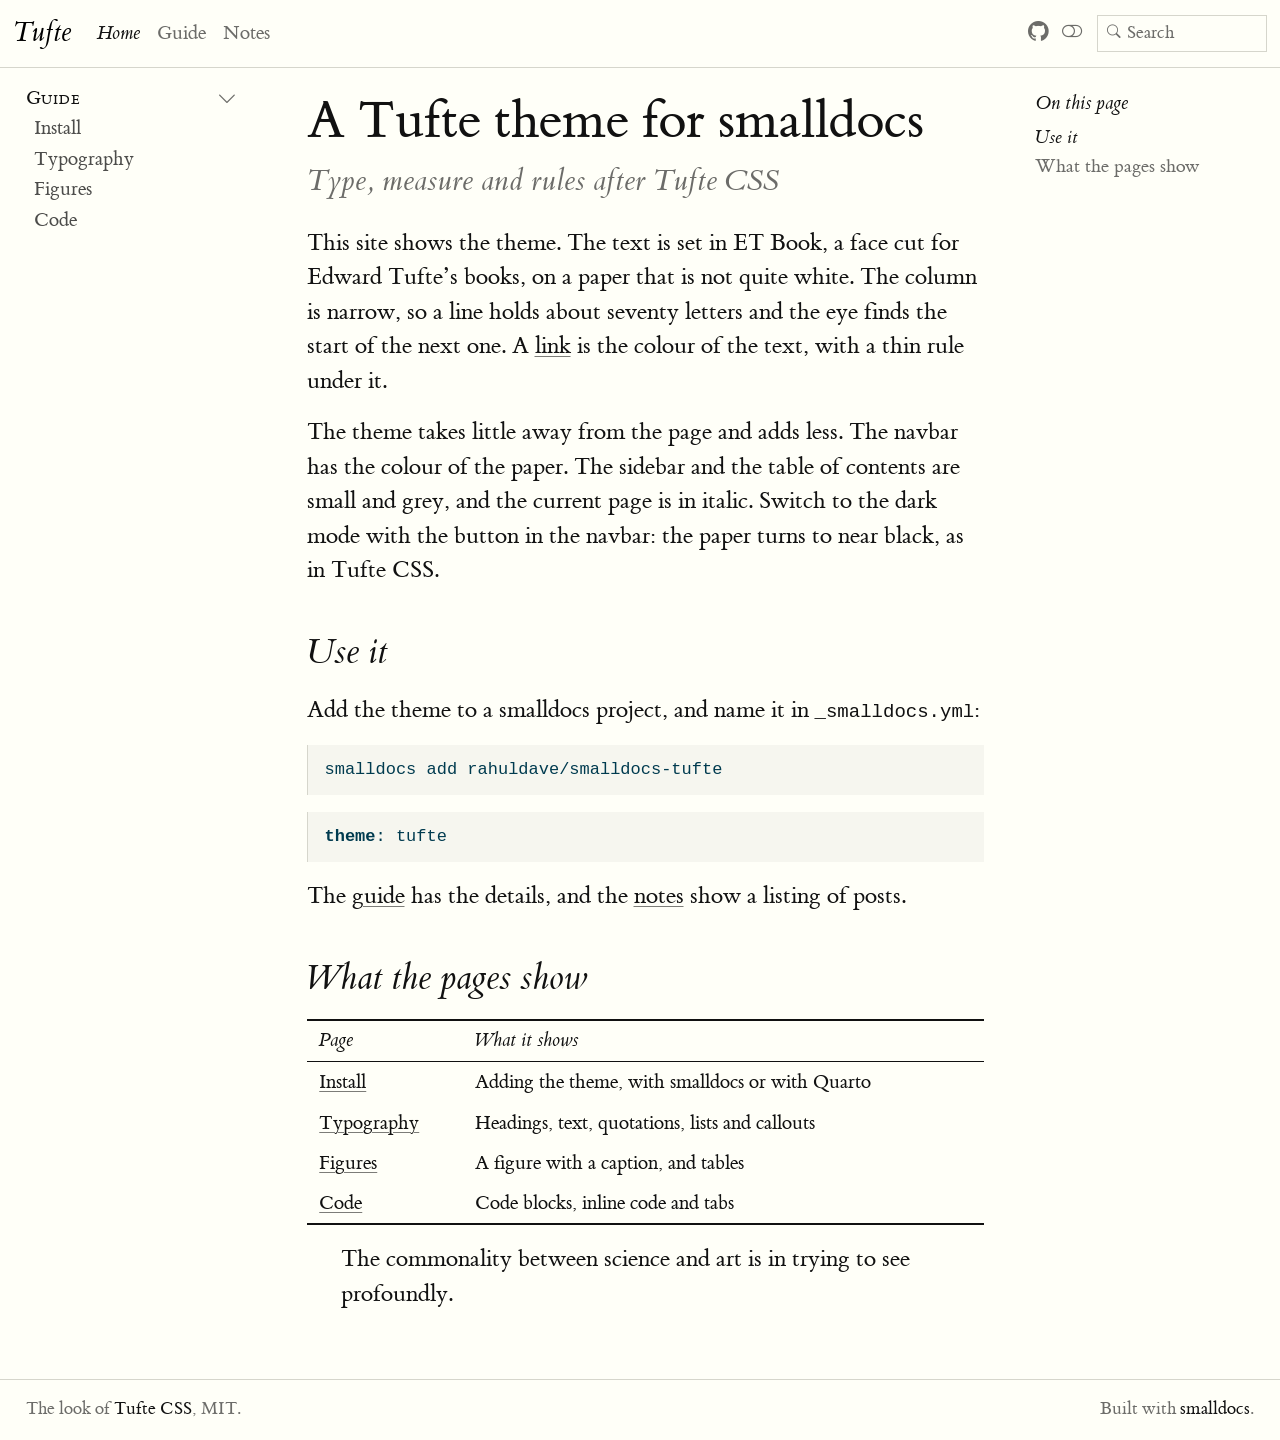
==== index.html @ 2384dd83 "Built site" ====
<!doctype html><html lang="en"><head><meta charset="utf-8"><meta name="generator" content="smalldocs-0.1.5"><meta name="viewport" content="width=device-width, initial-scale=1.0, user-scalable=yes"><meta name="description" content="A demo of the smalldocs-tufte theme"><title>A Tufte theme for smalldocs – Tufte</title><link rel="icon" href="site_libs/themes/tufte/logo.svg"><link rel="stylesheet" href="site_libs/themes/tufte/tufte.css" data-mode="light" class="quarto-color-scheme" id="quarto-bootstrap-light" media="not all and (prefers-color-scheme: dark)"><link rel="stylesheet" href="site_libs/themes/tufte/tufte-dark.css" data-mode="dark" class="quarto-color-scheme quarto-color-alternate" id="quarto-bootstrap-dark" media="(prefers-color-scheme: dark)"><link rel="stylesheet" href="site_libs/bootstrap-icons/bootstrap-icons.min.css"><link rel="stylesheet" href="site_libs/smalldocs.css"><meta name="smalldocs:offset" content="./"><script src="site_libs/bootstrap/bootstrap.bundle.min.js"></script><script src="site_libs/fuse/fuse.min.js"></script><script src="site_libs/smalldocs.js" defer></script><script>(function(){var d=document.documentElement,s=null;try{s=localStorage.getItem('smalldocs-scheme')}catch(e){}var alt=s?s==='alternate':!!(window.matchMedia&&matchMedia('(prefers-color-scheme: dark)').matches);var ls=document.querySelectorAll('link.quarto-color-scheme');if(alt)d.dataset.scheme='alternate';if(s)ls.forEach(function(l){var on=l.classList.contains('quarto-color-alternate')===alt;if(on)l.setAttribute('blocking','render');l.media=on?'all':'not all'});var on=ls[alt?1:0];if(on&&on.dataset.mode==='dark')d.classList.add('quarto-dark')})();</script></head><body class="nav-sidebar floating nav-fixed"><header id="quarto-header" class="headroom sticky-top"><nav class="navbar navbar-expand-lg sd-navbar-default"><div class="navbar-container container-fluid"><div class="navbar-brand-container mx-auto"><a class="navbar-brand" href="index.html"><span class="navbar-title">Tufte</span></a></div><button class="navbar-toggler" type="button" data-bs-toggle="collapse" data-bs-target="#navbarCollapse" aria-controls="navbarCollapse" aria-expanded="false" aria-label="Toggle navigation"><span class="navbar-toggler-icon"></span></button><div class="collapse navbar-collapse" id="navbarCollapse"><ul class="navbar-nav navbar-nav-scroll me-auto"><li class="nav-item"><a class="nav-link active" href="index.html" aria-current="page"><span class="menu-text">Home</span></a></li><li class="nav-item"><a class="nav-link" href="guide/install.html"><span class="menu-text">Guide</span></a></li><li class="nav-item"><a class="nav-link" href="notes/index.html"><span class="menu-text">Notes</span></a></li></ul><ul class="navbar-nav navbar-nav-scroll ms-auto"><li class="nav-item compact"><a class="nav-link" href="https://github.com/rahuldave/smalldocs-tufte" aria-label="github"><i class="bi bi-github" role="img"></i></a></li><li class="nav-item compact"><a class="quarto-color-scheme-toggle nav-link" href="" title="Toggle dark mode" onclick="window.smalldocsToggleScheme(); return false;"><i class="bi"></i></a></li></ul><div class="quarto-navbar-tools"><div class="smalldocs-search" id="quarto-search"><i class="bi bi-search" aria-hidden="true"></i><input type="search" class="form-control form-control-sm" placeholder="Search" aria-label="Search" autocomplete="off"><div class="smalldocs-search-results dropdown-menu"></div></div></div></div></div></nav><nav class="quarto-secondary-nav"><div class="container-fluid d-flex"><button type="button" class="quarto-btn-toggle btn" aria-controls="quarto-sidebar" aria-label="Toggle sidebar navigation"><i class="bi bi-layout-text-sidebar-reverse"></i></button></div></nav></header><div id="quarto-content" class="quarto-container page-columns page-rows-contents page-layout-article has-sidebar has-margin"><nav id="quarto-sidebar" class="sidebar collapse collapse-horizontal quarto-sidebar-collapse-item sidebar-navigation floating overflow-auto"><div class="sidebar-menu-container"><ul class="list-unstyled mt-1"><li class="sidebar-item sidebar-item-section"><div class="sidebar-item-container"><a class="sidebar-item-text sidebar-link text-start" data-bs-toggle="collapse" data-bs-target="#quarto-sidebar-section-1" role="navigation" aria-expanded="true"><span class="menu-text">Guide</span></a><a class="sidebar-item-toggle text-start" data-bs-toggle="collapse" data-bs-target="#quarto-sidebar-section-1" role="navigation" aria-expanded="true" aria-label="Toggle section"><i class="bi bi-chevron-right ms-2"></i></a></div><ul id="quarto-sidebar-section-1" class="collapse list-unstyled sidebar-section depth1 show"><li class="sidebar-item"><div class="sidebar-item-container"><a href="guide/install.html" class="sidebar-item-text sidebar-link"><span class="menu-text">Install</span></a></div></li><li class="sidebar-item"><div class="sidebar-item-container"><a href="guide/typography.html" class="sidebar-item-text sidebar-link"><span class="menu-text">Typography</span></a></div></li><li class="sidebar-item"><div class="sidebar-item-container"><a href="guide/figures.html" class="sidebar-item-text sidebar-link"><span class="menu-text">Figures</span></a></div></li><li class="sidebar-item"><div class="sidebar-item-container"><a href="guide/code.html" class="sidebar-item-text sidebar-link"><span class="menu-text">Code</span></a></div></li></ul></li></ul></div></nav><div id="quarto-sidebar-glass" class="quarto-sidebar-collapse-item"></div><div id="quarto-margin-sidebar" class="sidebar margin-sidebar"><nav id="TOC" role="doc-toc" class="toc-active"><h2 id="toc-title">On this page</h2><ul><li><a href="#use-it" id="toc-use-it" class="nav-link" data-scroll-target="#use-it">Use it</a></li><li><a href="#what-the-pages-show" id="toc-what-the-pages-show" class="nav-link" data-scroll-target="#what-the-pages-show">What the pages show</a></li></ul></nav></div><main class="content" id="quarto-document-content"><header id="title-block-header" class="quarto-title-block default"><div class="quarto-title"><h1 class="title">A Tufte theme for smalldocs</h1><p class="subtitle lead">Type, measure and rules after Tufte CSS</p></div><div class="quarto-title-meta"></div></header><p>This site shows the theme. The text is set in ET Book, a face cut for Edward
Tufte’s books, on a paper that is not quite white. The column is narrow, so a
line holds about seventy letters and the eye finds the start of the next one.
A <a href="https://edwardtufte.github.io/tufte-css/">link</a> is the colour of the text,
with a thin rule under it.</p>
<p>The theme takes little away from the page and adds less. The navbar has the
colour of the paper. The sidebar and the table of contents are small and grey,
and the current page is in italic. Switch to the dark mode with the button in
the navbar: the paper turns to near black, as in Tufte CSS.</p>
<section id="use-it" class="level2">
<h2 class="anchored" data-anchor-id="use-it">Use it</h2>
<p>Add the theme to a smalldocs project, and name it in <code>_smalldocs.yml</code>:</p>
<div class="code-copy-outer-scaffold"><div class="sourceCode" id="cb1"><pre class="sourceCode sh code-with-copy"><code class="sourceCode sh">smalldocs add rahuldave/smalldocs-tufte</code></pre></div><button title="Copy to Clipboard" class="code-copy-button"><i class="bi"></i></button></div>
<div class="code-copy-outer-scaffold"><div class="sourceCode" id="cb2"><pre class="sourceCode yaml code-with-copy"><code class="sourceCode yaml"><span class="kw">theme</span>: tufte</code></pre></div><button title="Copy to Clipboard" class="code-copy-button"><i class="bi"></i></button></div>
<p>The <a href="guide/install.html">guide</a> has the details, and the
<a href="notes/index.html">notes</a> show a listing of posts.</p>
</section>
<section id="what-the-pages-show" class="level2">
<h2 class="anchored" data-anchor-id="what-the-pages-show">What the pages show</h2>
<div class="sd-table">
<table class="caption-top table">
<thead>
<tr>
<th style="text-align:left">Page</th>
<th style="text-align:left">What it shows</th>
</tr>
</thead>
<tbody>
<tr>
<td style="text-align:left"><a href="guide/install.html">Install</a></td>
<td style="text-align:left">Adding the theme, with smalldocs or with Quarto</td>
</tr>
<tr>
<td style="text-align:left"><a href="guide/typography.html">Typography</a></td>
<td style="text-align:left">Headings, text, quotations, lists and callouts</td>
</tr>
<tr>
<td style="text-align:left"><a href="guide/figures.html">Figures</a></td>
<td style="text-align:left">A figure with a caption, and tables</td>
</tr>
<tr>
<td style="text-align:left"><a href="guide/code.html">Code</a></td>
<td style="text-align:left">Code blocks, inline code and tabs</td>
</tr>
</tbody>
</table>
</div>
<blockquote>
<p>The commonality between science and art is in trying to see profoundly.</p>
</blockquote>
</section>
</main></div><footer class="footer"><div class="nav-footer"><div class="nav-footer-left">The look of <a href="https://edwardtufte.github.io/tufte-css/">Tufte CSS</a>, MIT.</div><div class="nav-footer-center"></div><div class="nav-footer-right">Built with <a href="https://github.com/rahuldave/smalldocs">smalldocs</a>.</div></div></footer></body></html>
---- site_libs/themes/tufte/tufte.css ----
@charset "UTF-8";/*!
 * Bootstrap  v5.3.8 (https://getbootstrap.com/)
 * Copyright 2011-2025 The Bootstrap Authors
 * Licensed under MIT (https://github.com/twbs/bootstrap/blob/main/LICENSE)
 */:root,[data-bs-theme=light]{--bs-blue:#0d6efd;--bs-indigo:#6610f2;--bs-purple:#6f42c1;--bs-pink:#d63384;--bs-red:#dc3545;--bs-orange:#fd7e14;--bs-yellow:#ffc107;--bs-green:#198754;--bs-teal:#20c997;--bs-cyan:#0dcaf0;--bs-black:#000;--bs-white:#fff;--bs-gray:#6c757d;--bs-gray-dark:#343a40;--bs-gray-100:#f8f9fa;--bs-gray-200:#e9ecef;--bs-gray-300:#dee2e6;--bs-gray-400:#ced4da;--bs-gray-500:#adb5bd;--bs-gray-600:#6c757d;--bs-gray-700:#495057;--bs-gray-800:#343a40;--bs-gray-900:#212529;--bs-primary:#0d6efd;--bs-secondary:#6c757d;--bs-success:#198754;--bs-info:#0dcaf0;--bs-warning:#ffc107;--bs-danger:#dc3545;--bs-light:#f8f9fa;--bs-dark:#212529;--bs-primary-rgb:13,110,253;--bs-secondary-rgb:108,117,125;--bs-success-rgb:25,135,84;--bs-info-rgb:13,202,240;--bs-warning-rgb:255,193,7;--bs-danger-rgb:220,53,69;--bs-light-rgb:248,249,250;--bs-dark-rgb:33,37,41;--bs-primary-text-emphasis:#052c65;--bs-secondary-text-emphasis:#2b2f32;--bs-success-text-emphasis:#0a3622;--bs-info-text-emphasis:#055160;--bs-warning-text-emphasis:#664d03;--bs-danger-text-emphasis:#58151c;--bs-light-text-emphasis:#495057;--bs-dark-text-emphasis:#495057;--bs-primary-bg-subtle:#cfe2ff;--bs-secondary-bg-subtle:#e2e3e5;--bs-success-bg-subtle:#d1e7dd;--bs-info-bg-subtle:#cff4fc;--bs-warning-bg-subtle:#fff3cd;--bs-danger-bg-subtle:#f8d7da;--bs-light-bg-subtle:#fcfcfd;--bs-dark-bg-subtle:#ced4da;--bs-primary-border-subtle:#9ec5fe;--bs-secondary-border-subtle:#c4c8cb;--bs-success-border-subtle:#a3cfbb;--bs-info-border-subtle:#9eeaf9;--bs-warning-border-subtle:#ffe69c;--bs-danger-border-subtle:#f1aeb5;--bs-light-border-subtle:#e9ecef;--bs-dark-border-subtle:#adb5bd;--bs-white-rgb:255,255,255;--bs-black-rgb:0,0,0;--bs-font-sans-serif:system-ui,-apple-system,"Segoe UI",Roboto,"Helvetica Neue","Noto Sans","Liberation Sans",Arial,sans-serif,"Apple Color Emoji","Segoe UI Emoji","Segoe UI Symbol","Noto Color Emoji";--bs-font-monospace:SFMono-Regular,Menlo,Monaco,Consolas,"Liberation Mono","Courier New",monospace;--bs-gradient:linear-gradient(180deg, rgba(255, 255, 255, 0.15), rgba(255, 255, 255, 0));--bs-body-font-family:var(--bs-font-sans-serif);--bs-body-font-size:1rem;--bs-body-font-weight:400;--bs-body-line-height:1.5;--bs-body-color:#212529;--bs-body-color-rgb:33,37,41;--bs-body-bg:#fff;--bs-body-bg-rgb:255,255,255;--bs-emphasis-color:#000;--bs-emphasis-color-rgb:0,0,0;--bs-secondary-color:rgba(33, 37, 41, 0.75);--bs-secondary-color-rgb:33,37,41;--bs-secondary-bg:#e9ecef;--bs-secondary-bg-rgb:233,236,239;--bs-tertiary-color:rgba(33, 37, 41, 0.5);--bs-tertiary-color-rgb:33,37,41;--bs-tertiary-bg:#f8f9fa;--bs-tertiary-bg-rgb:248,249,250;--bs-heading-color:inherit;--bs-link-color:#0d6efd;--bs-link-color-rgb:13,110,253;--bs-link-decoration:underline;--bs-link-hover-color:#0a58ca;--bs-link-hover-color-rgb:10,88,202;--bs-code-color:#d63384;--bs-highlight-color:#212529;--bs-highlight-bg:#fff3cd;--bs-border-width:1px;--bs-border-style:solid;--bs-border-color:#dee2e6;--bs-border-color-translucent:rgba(0, 0, 0, 0.175);--bs-border-radius:0.375rem;--bs-border-radius-sm:0.25rem;--bs-border-radius-lg:0.5rem;--bs-border-radius-xl:1rem;--bs-border-radius-xxl:2rem;--bs-border-radius-2xl:var(--bs-border-radius-xxl);--bs-border-radius-pill:50rem;--bs-box-shadow:0 0.5rem 1rem rgba(0, 0, 0, 0.15);--bs-box-shadow-sm:0 0.125rem 0.25rem rgba(0, 0, 0, 0.075);--bs-box-shadow-lg:0 1rem 3rem rgba(0, 0, 0, 0.175);--bs-box-shadow-inset:inset 0 1px 2px rgba(0, 0, 0, 0.075);--bs-focus-ring-width:0.25rem;--bs-focus-ring-opacity:0.25;--bs-focus-ring-color:rgba(13, 110, 253, 0.25);--bs-form-valid-color:#198754;--bs-form-valid-border-color:#198754;--bs-form-invalid-color:#dc3545;--bs-form-invalid-border-color:#dc3545}[data-bs-theme=dark]{color-scheme:dark;--bs-body-color:#dee2e6;--bs-body-color-rgb:222,226,230;--bs-body-bg:#212529;--bs-body-bg-rgb:33,37,41;--bs-emphasis-color:#fff;--bs-emphasis-color-rgb:255,255,255;--bs-secondary-color:rgba(222, 226, 230, 0.75);--bs-secondary-color-rgb:222,226,230;--bs-secondary-bg:#343a40;--bs-secondary-bg-rgb:52,58,64;--bs-tertiary-color:rgba(222, 226, 230, 0.5);--bs-tertiary-color-rgb:222,226,230;--bs-tertiary-bg:#2b3035;--bs-tertiary-bg-rgb:43,48,53;--bs-primary-text-emphasis:#6ea8fe;--bs-secondary-text-emphasis:#a7acb1;--bs-success-text-emphasis:#75b798;--bs-info-text-emphasis:#6edff6;--bs-warning-text-emphasis:#ffda6a;--bs-danger-text-emphasis:#ea868f;--bs-light-text-emphasis:#f8f9fa;--bs-dark-text-emphasis:#dee2e6;--bs-primary-bg-subtle:#031633;--bs-secondary-bg-subtle:#161719;--bs-success-bg-subtle:#051b11;--bs-info-bg-subtle:#032830;--bs-warning-bg-subtle:#332701;--bs-danger-bg-subtle:#2c0b0e;--bs-light-bg-subtle:#343a40;--bs-dark-bg-subtle:#1a1d20;--bs-primary-border-subtle:#084298;--bs-secondary-border-subtle:#41464b;--bs-success-border-subtle:#0f5132;--bs-info-border-subtle:#087990;--bs-warning-border-subtle:#997404;--bs-danger-border-subtle:#842029;--bs-light-border-subtle:#495057;--bs-dark-border-subtle:#343a40;--bs-heading-color:inherit;--bs-link-color:#6ea8fe;--bs-link-hover-color:#8bb9fe;--bs-link-color-rgb:110,168,254;--bs-link-hover-color-rgb:139,185,254;--bs-code-color:#e685b5;--bs-highlight-color:#dee2e6;--bs-highlight-bg:#664d03;--bs-border-color:#495057;--bs-border-color-translucent:rgba(255, 255, 255, 0.15);--bs-form-valid-color:#75b798;--bs-form-valid-border-color:#75b798;--bs-form-invalid-color:#ea868f;--bs-form-invalid-border-color:#ea868f}*,::after,::before{box-sizing:border-box}@media (prefers-reduced-motion:no-preference){:root{scroll-behavior:smooth}}body{margin:0;font-family:var(--bs-body-font-family);font-size:var(--bs-body-font-size);font-weight:var(--bs-body-font-weight);line-height:var(--bs-body-line-height);color:var(--bs-body-color);text-align:var(--bs-body-text-align);background-color:var(--bs-body-bg);-webkit-text-size-adjust:100%;-webkit-tap-highlight-color:transparent}hr{margin:1rem 0;color:inherit;border:0;border-top:var(--bs-border-width) solid;opacity:.25}.h1,.h2,.h3,.h4,.h5,.h6,h1,h2,h3,h4,h5,h6{margin-top:0;margin-bottom:.5rem;font-weight:500;line-height:1.2;color:var(--bs-heading-color)}.h1,h1{font-size:calc(1.375rem + 1.5vw)}@media (min-width:1200px){.h1,h1{font-size:2.5rem}}.h2,h2{font-size:calc(1.325rem + .9vw)}@media (min-width:1200px){.h2,h2{font-size:2rem}}.h3,h3{font-size:calc(1.3rem + .6vw)}@media (min-width:1200px){.h3,h3{font-size:1.75rem}}.h4,h4{font-size:calc(1.275rem + .3vw)}@media (min-width:1200px){.h4,h4{font-size:1.5rem}}.h5,h5{font-size:1.25rem}.h6,h6{font-size:1rem}p{margin-top:0;margin-bottom:1rem}abbr[title]{-webkit-text-decoration:underline dotted;text-decoration:underline dotted;cursor:help;-webkit-text-decoration-skip-ink:none;text-decoration-skip-ink:none}address{margin-bottom:1rem;font-style:normal;line-height:inherit}ol,ul{padding-left:2rem}dl,ol,ul{margin-top:0;margin-bottom:1rem}ol ol,ol ul,ul ol,ul ul{margin-bottom:0}dt{font-weight:700}dd{margin-bottom:.5rem;margin-left:0}blockquote{margin:0 0 1rem}b,strong{font-weight:bolder}.small,small{font-size:.875em}.mark,mark{padding:.1875em;color:var(--bs-highlight-color);background-color:var(--bs-highlight-bg)}sub,sup{position:relative;font-size:.75em;line-height:0;vertical-align:baseline}sub{bottom:-.25em}sup{top:-.5em}a{color:rgba(var(--bs-link-color-rgb),var(--bs-link-opacity,1));text-decoration:underline}a:hover{--bs-link-color-rgb:var(--bs-link-hover-color-rgb)}a:not([href]):not([class]),a:not([href]):not([class]):hover{color:inherit;text-decoration:none}code,kbd,pre,samp{font-family:var(--bs-font-monospace);font-size:1em}pre{display:block;margin-top:0;margin-bottom:1rem;overflow:auto;font-size:.875em}pre code{font-size:inherit;color:inherit;word-break:normal}code{font-size:.875em;color:var(--bs-code-color);word-wrap:break-word}a>code{color:inherit}kbd{padding:.1875rem .375rem;font-size:.875em;color:var(--bs-body-bg);background-color:var(--bs-body-color);border-radius:.25rem}kbd kbd{padding:0;font-size:1em}figure{margin:0 0 1rem}img,svg{vertical-align:middle}table{caption-side:bottom;border-collapse:collapse}caption{padding-top:.5rem;padding-bottom:.5rem;color:var(--bs-secondary-color);text-align:left}th{text-align:inherit;text-align:-webkit-match-parent}tbody,td,tfoot,th,thead,tr{border-color:inherit;border-style:solid;border-width:0}label{display:inline-block}button{border-radius:0}button:focus:not(:focus-visible){outline:0}button,input,optgroup,select,textarea{margin:0;font-family:inherit;font-size:inherit;line-height:inherit}button,select{text-transform:none}[role=button]{cursor:pointer}select{word-wrap:normal}select:disabled{opacity:1}[list]:not([type=date]):not([type=datetime-local]):not([type=month]):not([type=week]):not([type=time])::-webkit-calendar-picker-indicator{display:none!important}[type=button],[type=reset],[type=submit],button{-webkit-appearance:button}[type=button]:not(:disabled),[type=reset]:not(:disabled),[type=submit]:not(:disabled),button:not(:disabled){cursor:pointer}::-moz-focus-inner{padding:0;border-style:none}textarea{resize:vertical}fieldset{min-width:0;padding:0;margin:0;border:0}legend{float:left;width:100%;padding:0;margin-bottom:.5rem;line-height:inherit;font-size:calc(1.275rem + .3vw)}@media (min-width:1200px){legend{font-size:1.5rem}}legend+*{clear:left}::-webkit-datetime-edit-day-field,::-webkit-datetime-edit-fields-wrapper,::-webkit-datetime-edit-hour-field,::-webkit-datetime-edit-minute,::-webkit-datetime-edit-month-field,::-webkit-datetime-edit-text,::-webkit-datetime-edit-year-field{padding:0}::-webkit-inner-spin-button{height:auto}[type=search]{-webkit-appearance:textfield;outline-offset:-2px}[type=search]::-webkit-search-cancel-button{cursor:pointer;filter:grayscale(1)}::-webkit-search-decoration{-webkit-appearance:none}::-webkit-color-swatch-wrapper{padding:0}::-webkit-file-upload-button{font:inherit;-webkit-appearance:button}::file-selector-button{font:inherit;-webkit-appearance:button}output{display:inline-block}iframe{border:0}summary{display:list-item;cursor:pointer}progress{vertical-align:baseline}[hidden]{display:none!important}.lead{font-size:1.25rem;font-weight:300}.display-1{font-weight:300;line-height:1.2;font-size:calc(1.625rem + 4.5vw)}@media (min-width:1200px){.display-1{font-size:5rem}}.display-2{font-weight:300;line-height:1.2;font-size:calc(1.575rem + 3.9vw)}@media (min-width:1200px){.display-2{font-size:4.5rem}}.display-3{font-weight:300;line-height:1.2;font-size:calc(1.525rem + 3.3vw)}@media (min-width:1200px){.display-3{font-size:4rem}}.display-4{font-weight:300;line-height:1.2;font-size:calc(1.475rem + 2.7vw)}@media (min-width:1200px){.display-4{font-size:3.5rem}}.display-5{font-weight:300;line-height:1.2;font-size:calc(1.425rem + 2.1vw)}@media (min-width:1200px){.display-5{font-size:3rem}}.display-6{font-weight:300;line-height:1.2;font-size:calc(1.375rem + 1.5vw)}@media (min-width:1200px){.display-6{font-size:2.5rem}}.list-unstyled{padding-left:0;list-style:none}.list-inline{padding-left:0;list-style:none}.list-inline-item{display:inline-block}.list-inline-item:not(:last-child){margin-right:.5rem}.initialism{font-size:.875em;text-transform:uppercase}.blockquote{margin-bottom:1rem;font-size:1.25rem}.blockquote>:last-child{margin-bottom:0}.blockquote-footer{margin-top:-1rem;margin-bottom:1rem;font-size:.875em;color:#6c757d}.blockquote-footer::before{content:"— "}.img-fluid{max-width:100%;height:auto}.img-thumbnail{padding:.25rem;background-color:var(--bs-body-bg);border:var(--bs-border-width) solid var(--bs-border-color);border-radius:var(--bs-border-radius);max-width:100%;height:auto}.figure{display:inline-block}.figure-img{margin-bottom:.5rem;line-height:1}.figure-caption{font-size:.875em;color:var(--bs-secondary-color)}.container,.container-fluid,.container-lg,.container-md,.container-sm,.container-xl,.container-xxl{--bs-gutter-x:1.5rem;--bs-gutter-y:0;width:100%;padding-right:calc(var(--bs-gutter-x) * .5);padding-left:calc(var(--bs-gutter-x) * .5);margin-right:auto;margin-left:auto}@media (min-width:576px){.container,.container-sm{max-width:540px}}@media (min-width:768px){.container,.container-md,.container-sm{max-width:720px}}@media (min-width:992px){.container,.container-lg,.container-md,.container-sm{max-width:960px}}@media (min-width:1200px){.container,.container-lg,.container-md,.container-sm,.container-xl{max-width:1140px}}@media (min-width:1400px){.container,.container-lg,.container-md,.container-sm,.container-xl,.container-xxl{max-width:1320px}}:root{--bs-breakpoint-xs:0;--bs-breakpoint-sm:576px;--bs-breakpoint-md:768px;--bs-breakpoint-lg:992px;--bs-breakpoint-xl:1200px;--bs-breakpoint-xxl:1400px}.row{--bs-gutter-x:1.5rem;--bs-gutter-y:0;display:flex;flex-wrap:wrap;margin-top:calc(-1 * var(--bs-gutter-y));margin-right:calc(-.5 * var(--bs-gutter-x));margin-left:calc(-.5 * var(--bs-gutter-x))}.row>*{flex-shrink:0;width:100%;max-width:100%;padding-right:calc(var(--bs-gutter-x) * .5);padding-left:calc(var(--bs-gutter-x) * .5);margin-top:var(--bs-gutter-y)}.col{flex:1 0 0}.row-cols-auto>*{flex:0 0 auto;width:auto}.row-cols-1>*{flex:0 0 auto;width:100%}.row-cols-2>*{flex:0 0 auto;width:50%}.row-cols-3>*{flex:0 0 auto;width:33.33333333%}.row-cols-4>*{flex:0 0 auto;width:25%}.row-cols-5>*{flex:0 0 auto;width:20%}.row-cols-6>*{flex:0 0 auto;width:16.66666667%}.col-auto{flex:0 0 auto;width:auto}.col-1{flex:0 0 auto;width:8.33333333%}.col-2{flex:0 0 auto;width:16.66666667%}.col-3{flex:0 0 auto;width:25%}.col-4{flex:0 0 auto;width:33.33333333%}.col-5{flex:0 0 auto;width:41.66666667%}.col-6{flex:0 0 auto;width:50%}.col-7{flex:0 0 auto;width:58.33333333%}.col-8{flex:0 0 auto;width:66.66666667%}.col-9{flex:0 0 auto;width:75%}.col-10{flex:0 0 auto;width:83.33333333%}.col-11{flex:0 0 auto;width:91.66666667%}.col-12{flex:0 0 auto;width:100%}.offset-1{margin-left:8.33333333%}.offset-2{margin-left:16.66666667%}.offset-3{margin-left:25%}.offset-4{margin-left:33.33333333%}.offset-5{margin-left:41.66666667%}.offset-6{margin-left:50%}.offset-7{margin-left:58.33333333%}.offset-8{margin-left:66.66666667%}.offset-9{margin-left:75%}.offset-10{margin-left:83.33333333%}.offset-11{margin-left:91.66666667%}.g-0,.gx-0{--bs-gutter-x:0}.g-0,.gy-0{--bs-gutter-y:0}.g-1,.gx-1{--bs-gutter-x:0.25rem}.g-1,.gy-1{--bs-gutter-y:0.25rem}.g-2,.gx-2{--bs-gutter-x:0.5rem}.g-2,.gy-2{--bs-gutter-y:0.5rem}.g-3,.gx-3{--bs-gutter-x:1rem}.g-3,.gy-3{--bs-gutter-y:1rem}.g-4,.gx-4{--bs-gutter-x:1.5rem}.g-4,.gy-4{--bs-gutter-y:1.5rem}.g-5,.gx-5{--bs-gutter-x:3rem}.g-5,.gy-5{--bs-gutter-y:3rem}@media (min-width:576px){.col-sm{flex:1 0 0}.row-cols-sm-auto>*{flex:0 0 auto;width:auto}.row-cols-sm-1>*{flex:0 0 auto;width:100%}.row-cols-sm-2>*{flex:0 0 auto;width:50%}.row-cols-sm-3>*{flex:0 0 auto;width:33.33333333%}.row-cols-sm-4>*{flex:0 0 auto;width:25%}.row-cols-sm-5>*{flex:0 0 auto;width:20%}.row-cols-sm-6>*{flex:0 0 auto;width:16.66666667%}.col-sm-auto{flex:0 0 auto;width:auto}.col-sm-1{flex:0 0 auto;width:8.33333333%}.col-sm-2{flex:0 0 auto;width:16.66666667%}.col-sm-3{flex:0 0 auto;width:25%}.col-sm-4{flex:0 0 auto;width:33.33333333%}.col-sm-5{flex:0 0 auto;width:41.66666667%}.col-sm-6{flex:0 0 auto;width:50%}.col-sm-7{flex:0 0 auto;width:58.33333333%}.col-sm-8{flex:0 0 auto;width:66.66666667%}.col-sm-9{flex:0 0 auto;width:75%}.col-sm-10{flex:0 0 auto;width:83.33333333%}.col-sm-11{flex:0 0 auto;width:91.66666667%}.col-sm-12{flex:0 0 auto;width:100%}.offset-sm-0{margin-left:0}.offset-sm-1{margin-left:8.33333333%}.offset-sm-2{margin-left:16.66666667%}.offset-sm-3{margin-left:25%}.offset-sm-4{margin-left:33.33333333%}.offset-sm-5{margin-left:41.66666667%}.offset-sm-6{margin-left:50%}.offset-sm-7{margin-left:58.33333333%}.offset-sm-8{margin-left:66.66666667%}.offset-sm-9{margin-left:75%}.offset-sm-10{margin-left:83.33333333%}.offset-sm-11{margin-left:91.66666667%}.g-sm-0,.gx-sm-0{--bs-gutter-x:0}.g-sm-0,.gy-sm-0{--bs-gutter-y:0}.g-sm-1,.gx-sm-1{--bs-gutter-x:0.25rem}.g-sm-1,.gy-sm-1{--bs-gutter-y:0.25rem}.g-sm-2,.gx-sm-2{--bs-gutter-x:0.5rem}.g-sm-2,.gy-sm-2{--bs-gutter-y:0.5rem}.g-sm-3,.gx-sm-3{--bs-gutter-x:1rem}.g-sm-3,.gy-sm-3{--bs-gutter-y:1rem}.g-sm-4,.gx-sm-4{--bs-gutter-x:1.5rem}.g-sm-4,.gy-sm-4{--bs-gutter-y:1.5rem}.g-sm-5,.gx-sm-5{--bs-gutter-x:3rem}.g-sm-5,.gy-sm-5{--bs-gutter-y:3rem}}@media (min-width:768px){.col-md{flex:1 0 0}.row-cols-md-auto>*{flex:0 0 auto;width:auto}.row-cols-md-1>*{flex:0 0 auto;width:100%}.row-cols-md-2>*{flex:0 0 auto;width:50%}.row-cols-md-3>*{flex:0 0 auto;width:33.33333333%}.row-cols-md-4>*{flex:0 0 auto;width:25%}.row-cols-md-5>*{flex:0 0 auto;width:20%}.row-cols-md-6>*{flex:0 0 auto;width:16.66666667%}.col-md-auto{flex:0 0 auto;width:auto}.col-md-1{flex:0 0 auto;width:8.33333333%}.col-md-2{flex:0 0 auto;width:16.66666667%}.col-md-3{flex:0 0 auto;width:25%}.col-md-4{flex:0 0 auto;width:33.33333333%}.col-md-5{flex:0 0 auto;width:41.66666667%}.col-md-6{flex:0 0 auto;width:50%}.col-md-7{flex:0 0 auto;width:58.33333333%}.col-md-8{flex:0 0 auto;width:66.66666667%}.col-md-9{flex:0 0 auto;width:75%}.col-md-10{flex:0 0 auto;width:83.33333333%}.col-md-11{flex:0 0 auto;width:91.66666667%}.col-md-12{flex:0 0 auto;width:100%}.offset-md-0{margin-left:0}.offset-md-1{margin-left:8.33333333%}.offset-md-2{margin-left:16.66666667%}.offset-md-3{margin-left:25%}.offset-md-4{margin-left:33.33333333%}.offset-md-5{margin-left:41.66666667%}.offset-md-6{margin-left:50%}.offset-md-7{margin-left:58.33333333%}.offset-md-8{margin-left:66.66666667%}.offset-md-9{margin-left:75%}.offset-md-10{margin-left:83.33333333%}.offset-md-11{margin-left:91.66666667%}.g-md-0,.gx-md-0{--bs-gutter-x:0}.g-md-0,.gy-md-0{--bs-gutter-y:0}.g-md-1,.gx-md-1{--bs-gutter-x:0.25rem}.g-md-1,.gy-md-1{--bs-gutter-y:0.25rem}.g-md-2,.gx-md-2{--bs-gutter-x:0.5rem}.g-md-2,.gy-md-2{--bs-gutter-y:0.5rem}.g-md-3,.gx-md-3{--bs-gutter-x:1rem}.g-md-3,.gy-md-3{--bs-gutter-y:1rem}.g-md-4,.gx-md-4{--bs-gutter-x:1.5rem}.g-md-4,.gy-md-4{--bs-gutter-y:1.5rem}.g-md-5,.gx-md-5{--bs-gutter-x:3rem}.g-md-5,.gy-md-5{--bs-gutter-y:3rem}}@media (min-width:992px){.col-lg{flex:1 0 0}.row-cols-lg-auto>*{flex:0 0 auto;width:auto}.row-cols-lg-1>*{flex:0 0 auto;width:100%}.row-cols-lg-2>*{flex:0 0 auto;width:50%}.row-cols-lg-3>*{flex:0 0 auto;width:33.33333333%}.row-cols-lg-4>*{flex:0 0 auto;width:25%}.row-cols-lg-5>*{flex:0 0 auto;width:20%}.row-cols-lg-6>*{flex:0 0 auto;width:16.66666667%}.col-lg-auto{flex:0 0 auto;width:auto}.col-lg-1{flex:0 0 auto;width:8.33333333%}.col-lg-2{flex:0 0 auto;width:16.66666667%}.col-lg-3{flex:0 0 auto;width:25%}.col-lg-4{flex:0 0 auto;width:33.33333333%}.col-lg-5{flex:0 0 auto;width:41.66666667%}.col-lg-6{flex:0 0 auto;width:50%}.col-lg-7{flex:0 0 auto;width:58.33333333%}.col-lg-8{flex:0 0 auto;width:66.66666667%}.col-lg-9{flex:0 0 auto;width:75%}.col-lg-10{flex:0 0 auto;width:83.33333333%}.col-lg-11{flex:0 0 auto;width:91.66666667%}.col-lg-12{flex:0 0 auto;width:100%}.offset-lg-0{margin-left:0}.offset-lg-1{margin-left:8.33333333%}.offset-lg-2{margin-left:16.66666667%}.offset-lg-3{margin-left:25%}.offset-lg-4{margin-left:33.33333333%}.offset-lg-5{margin-left:41.66666667%}.offset-lg-6{margin-left:50%}.offset-lg-7{margin-left:58.33333333%}.offset-lg-8{margin-left:66.66666667%}.offset-lg-9{margin-left:75%}.offset-lg-10{margin-left:83.33333333%}.offset-lg-11{margin-left:91.66666667%}.g-lg-0,.gx-lg-0{--bs-gutter-x:0}.g-lg-0,.gy-lg-0{--bs-gutter-y:0}.g-lg-1,.gx-lg-1{--bs-gutter-x:0.25rem}.g-lg-1,.gy-lg-1{--bs-gutter-y:0.25rem}.g-lg-2,.gx-lg-2{--bs-gutter-x:0.5rem}.g-lg-2,.gy-lg-2{--bs-gutter-y:0.5rem}.g-lg-3,.gx-lg-3{--bs-gutter-x:1rem}.g-lg-3,.gy-lg-3{--bs-gutter-y:1rem}.g-lg-4,.gx-lg-4{--bs-gutter-x:1.5rem}.g-lg-4,.gy-lg-4{--bs-gutter-y:1.5rem}.g-lg-5,.gx-lg-5{--bs-gutter-x:3rem}.g-lg-5,.gy-lg-5{--bs-gutter-y:3rem}}@media (min-width:1200px){.col-xl{flex:1 0 0}.row-cols-xl-auto>*{flex:0 0 auto;width:auto}.row-cols-xl-1>*{flex:0 0 auto;width:100%}.row-cols-xl-2>*{flex:0 0 auto;width:50%}.row-cols-xl-3>*{flex:0 0 auto;width:33.33333333%}.row-cols-xl-4>*{flex:0 0 auto;width:25%}.row-cols-xl-5>*{flex:0 0 auto;width:20%}.row-cols-xl-6>*{flex:0 0 auto;width:16.66666667%}.col-xl-auto{flex:0 0 auto;width:auto}.col-xl-1{flex:0 0 auto;width:8.33333333%}.col-xl-2{flex:0 0 auto;width:16.66666667%}.col-xl-3{flex:0 0 auto;width:25%}.col-xl-4{flex:0 0 auto;width:33.33333333%}.col-xl-5{flex:0 0 auto;width:41.66666667%}.col-xl-6{flex:0 0 auto;width:50%}.col-xl-7{flex:0 0 auto;width:58.33333333%}.col-xl-8{flex:0 0 auto;width:66.66666667%}.col-xl-9{flex:0 0 auto;width:75%}.col-xl-10{flex:0 0 auto;width:83.33333333%}.col-xl-11{flex:0 0 auto;width:91.66666667%}.col-xl-12{flex:0 0 auto;width:100%}.offset-xl-0{margin-left:0}.offset-xl-1{margin-left:8.33333333%}.offset-xl-2{margin-left:16.66666667%}.offset-xl-3{margin-left:25%}.offset-xl-4{margin-left:33.33333333%}.offset-xl-5{margin-left:41.66666667%}.offset-xl-6{margin-left:50%}.offset-xl-7{margin-left:58.33333333%}.offset-xl-8{margin-left:66.66666667%}.offset-xl-9{margin-left:75%}.offset-xl-10{margin-left:83.33333333%}.offset-xl-11{margin-left:91.66666667%}.g-xl-0,.gx-xl-0{--bs-gutter-x:0}.g-xl-0,.gy-xl-0{--bs-gutter-y:0}.g-xl-1,.gx-xl-1{--bs-gutter-x:0.25rem}.g-xl-1,.gy-xl-1{--bs-gutter-y:0.25rem}.g-xl-2,.gx-xl-2{--bs-gutter-x:0.5rem}.g-xl-2,.gy-xl-2{--bs-gutter-y:0.5rem}.g-xl-3,.gx-xl-3{--bs-gutter-x:1rem}.g-xl-3,.gy-xl-3{--bs-gutter-y:1rem}.g-xl-4,.gx-xl-4{--bs-gutter-x:1.5rem}.g-xl-4,.gy-xl-4{--bs-gutter-y:1.5rem}.g-xl-5,.gx-xl-5{--bs-gutter-x:3rem}.g-xl-5,.gy-xl-5{--bs-gutter-y:3rem}}@media (min-width:1400px){.col-xxl{flex:1 0 0}.row-cols-xxl-auto>*{flex:0 0 auto;width:auto}.row-cols-xxl-1>*{flex:0 0 auto;width:100%}.row-cols-xxl-2>*{flex:0 0 auto;width:50%}.row-cols-xxl-3>*{flex:0 0 auto;width:33.33333333%}.row-cols-xxl-4>*{flex:0 0 auto;width:25%}.row-cols-xxl-5>*{flex:0 0 auto;width:20%}.row-cols-xxl-6>*{flex:0 0 auto;width:16.66666667%}.col-xxl-auto{flex:0 0 auto;width:auto}.col-xxl-1{flex:0 0 auto;width:8.33333333%}.col-xxl-2{flex:0 0 auto;width:16.66666667%}.col-xxl-3{flex:0 0 auto;width:25%}.col-xxl-4{flex:0 0 auto;width:33.33333333%}.col-xxl-5{flex:0 0 auto;width:41.66666667%}.col-xxl-6{flex:0 0 auto;width:50%}.col-xxl-7{flex:0 0 auto;width:58.33333333%}.col-xxl-8{flex:0 0 auto;width:66.66666667%}.col-xxl-9{flex:0 0 auto;width:75%}.col-xxl-10{flex:0 0 auto;width:83.33333333%}.col-xxl-11{flex:0 0 auto;width:91.66666667%}.col-xxl-12{flex:0 0 auto;width:100%}.offset-xxl-0{margin-left:0}.offset-xxl-1{margin-left:8.33333333%}.offset-xxl-2{margin-left:16.66666667%}.offset-xxl-3{margin-left:25%}.offset-xxl-4{margin-left:33.33333333%}.offset-xxl-5{margin-left:41.66666667%}.offset-xxl-6{margin-left:50%}.offset-xxl-7{margin-left:58.33333333%}.offset-xxl-8{margin-left:66.66666667%}.offset-xxl-9{margin-left:75%}.offset-xxl-10{margin-left:83.33333333%}.offset-xxl-11{margin-left:91.66666667%}.g-xxl-0,.gx-xxl-0{--bs-gutter-x:0}.g-xxl-0,.gy-xxl-0{--bs-gutter-y:0}.g-xxl-1,.gx-xxl-1{--bs-gutter-x:0.25rem}.g-xxl-1,.gy-xxl-1{--bs-gutter-y:0.25rem}.g-xxl-2,.gx-xxl-2{--bs-gutter-x:0.5rem}.g-xxl-2,.gy-xxl-2{--bs-gutter-y:0.5rem}.g-xxl-3,.gx-xxl-3{--bs-gutter-x:1rem}.g-xxl-3,.gy-xxl-3{--bs-gutter-y:1rem}.g-xxl-4,.gx-xxl-4{--bs-gutter-x:1.5rem}.g-xxl-4,.gy-xxl-4{--bs-gutter-y:1.5rem}.g-xxl-5,.gx-xxl-5{--bs-gutter-x:3rem}.g-xxl-5,.gy-xxl-5{--bs-gutter-y:3rem}}.table{--bs-table-color-type:initial;--bs-table-bg-type:initial;--bs-table-color-state:initial;--bs-table-bg-state:initial;--bs-table-color:var(--bs-emphasis-color);--bs-table-bg:var(--bs-body-bg);--bs-table-border-color:var(--bs-border-color);--bs-table-accent-bg:transparent;--bs-table-striped-color:var(--bs-emphasis-color);--bs-table-striped-bg:rgba(var(--bs-emphasis-color-rgb), 0.05);--bs-table-active-color:var(--bs-emphasis-color);--bs-table-active-bg:rgba(var(--bs-emphasis-color-rgb), 0.1);--bs-table-hover-color:var(--bs-emphasis-color);--bs-table-hover-bg:rgba(var(--bs-emphasis-color-rgb), 0.075);width:100%;margin-bottom:1rem;vertical-align:top;border-color:var(--bs-table-border-color)}.table>:not(caption)>*>*{padding:.5rem .5rem;color:var(--bs-table-color-state,var(--bs-table-color-type,var(--bs-table-color)));background-color:var(--bs-table-bg);border-bottom-width:var(--bs-border-width);box-shadow:inset 0 0 0 9999px var(--bs-table-bg-state,var(--bs-table-bg-type,var(--bs-table-accent-bg)))}.table>tbody{vertical-align:inherit}.table>thead{vertical-align:bottom}.table-group-divider{border-top:calc(var(--bs-border-width) * 2) solid currentcolor}.caption-top{caption-side:top}.table-sm>:not(caption)>*>*{padding:.25rem .25rem}.table-bordered>:not(caption)>*{border-width:var(--bs-border-width) 0}.table-bordered>:not(caption)>*>*{border-width:0 var(--bs-border-width)}.table-borderless>:not(caption)>*>*{border-bottom-width:0}.table-borderless>:not(:first-child){border-top-width:0}.table-striped>tbody>tr:nth-of-type(odd)>*{--bs-table-color-type:var(--bs-table-striped-color);--bs-table-bg-type:var(--bs-table-striped-bg)}.table-striped-columns>:not(caption)>tr>:nth-child(2n){--bs-table-color-type:var(--bs-table-striped-color);--bs-table-bg-type:var(--bs-table-striped-bg)}.table-active{--bs-table-color-state:var(--bs-table-active-color);--bs-table-bg-state:var(--bs-table-active-bg)}.table-hover>tbody>tr:hover>*{--bs-table-color-state:var(--bs-table-hover-color);--bs-table-bg-state:var(--bs-table-hover-bg)}.table-primary{--bs-table-color:#000;--bs-table-bg:#cfe2ff;--bs-table-border-color:#a6b5cc;--bs-table-striped-bg:#c5d7f2;--bs-table-striped-color:#000;--bs-table-active-bg:#bacbe6;--bs-table-active-color:#000;--bs-table-hover-bg:#bfd1ec;--bs-table-hover-color:#000;color:var(--bs-table-color);border-color:var(--bs-table-border-color)}.table-secondary{--bs-table-color:#000;--bs-table-bg:#e2e3e5;--bs-table-border-color:#b5b6b7;--bs-table-striped-bg:#d7d8da;--bs-table-striped-color:#000;--bs-table-active-bg:#cbccce;--bs-table-active-color:#000;--bs-table-hover-bg:#d1d2d4;--bs-table-hover-color:#000;color:var(--bs-table-color);border-color:var(--bs-table-border-color)}.table-success{--bs-table-color:#000;--bs-table-bg:#d1e7dd;--bs-table-border-color:#a7b9b1;--bs-table-striped-bg:#c7dbd2;--bs-table-striped-color:#000;--bs-table-active-bg:#bcd0c7;--bs-table-active-color:#000;--bs-table-hover-bg:#c1d6cc;--bs-table-hover-color:#000;color:var(--bs-table-color);border-color:var(--bs-table-border-color)}.table-info{--bs-table-color:#000;--bs-table-bg:#cff4fc;--bs-table-border-color:#a6c3ca;--bs-table-striped-bg:#c5e8ef;--bs-table-striped-color:#000;--bs-table-active-bg:#badce3;--bs-table-active-color:#000;--bs-table-hover-bg:#bfe2e9;--bs-table-hover-color:#000;color:var(--bs-table-color);border-color:var(--bs-table-border-color)}.table-warning{--bs-table-color:#000;--bs-table-bg:#fff3cd;--bs-table-border-color:#ccc2a4;--bs-table-striped-bg:#f2e7c3;--bs-table-striped-color:#000;--bs-table-active-bg:#e6dbb9;--bs-table-active-color:#000;--bs-table-hover-bg:#ece1be;--bs-table-hover-color:#000;color:var(--bs-table-color);border-color:var(--bs-table-border-color)}.table-danger{--bs-table-color:#000;--bs-table-bg:#f8d7da;--bs-table-border-color:#c6acae;--bs-table-striped-bg:#eccccf;--bs-table-striped-color:#000;--bs-table-active-bg:#dfc2c4;--bs-table-active-color:#000;--bs-table-hover-bg:#e5c7ca;--bs-table-hover-color:#000;color:var(--bs-table-color);border-color:var(--bs-table-border-color)}.table-light{--bs-table-color:#000;--bs-table-bg:#f8f9fa;--bs-table-border-color:#c6c7c8;--bs-table-striped-bg:#ecedee;--bs-table-striped-color:#000;--bs-table-active-bg:#dfe0e1;--bs-table-active-color:#000;--bs-table-hover-bg:#e5e6e7;--bs-table-hover-color:#000;color:var(--bs-table-color);border-color:var(--bs-table-border-color)}.table-dark{--bs-table-color:#fff;--bs-table-bg:#212529;--bs-table-border-color:#4d5154;--bs-table-striped-bg:#2c3034;--bs-table-striped-color:#fff;--bs-table-active-bg:#373b3e;--bs-table-active-color:#fff;--bs-table-hover-bg:#323539;--bs-table-hover-color:#fff;color:var(--bs-table-color);border-color:var(--bs-table-border-color)}.table-responsive{overflow-x:auto;-webkit-overflow-scrolling:touch}@media (max-width:575.98px){.table-responsive-sm{overflow-x:auto;-webkit-overflow-scrolling:touch}}@media (max-width:767.98px){.table-responsive-md{overflow-x:auto;-webkit-overflow-scrolling:touch}}@media (max-width:991.98px){.table-responsive-lg{overflow-x:auto;-webkit-overflow-scrolling:touch}}@media (max-width:1199.98px){.table-responsive-xl{overflow-x:auto;-webkit-overflow-scrolling:touch}}@media (max-width:1399.98px){.table-responsive-xxl{overflow-x:auto;-webkit-overflow-scrolling:touch}}.form-label{margin-bottom:.5rem}.col-form-label{padding-top:calc(.375rem + var(--bs-border-width));padding-bottom:calc(.375rem + var(--bs-border-width));margin-bottom:0;font-size:inherit;line-height:1.5}.col-form-label-lg{padding-top:calc(.5rem + var(--bs-border-width));padding-bottom:calc(.5rem + var(--bs-border-width));font-size:1.25rem}.col-form-label-sm{padding-top:calc(.25rem + var(--bs-border-width));padding-bottom:calc(.25rem + var(--bs-border-width));font-size:.875rem}.form-text{margin-top:.25rem;font-size:.875em;color:var(--bs-secondary-color)}.form-control{display:block;width:100%;padding:.375rem .75rem;font-size:1rem;font-weight:400;line-height:1.5;color:var(--bs-body-color);-webkit-appearance:none;-moz-appearance:none;appearance:none;background-color:var(--bs-body-bg);background-clip:padding-box;border:var(--bs-border-width) solid var(--bs-border-color);border-radius:var(--bs-border-radius);transition:border-color .15s ease-in-out,box-shadow .15s ease-in-out}@media (prefers-reduced-motion:reduce){.form-control{transition:none}}.form-control[type=file]{overflow:hidden}.form-control[type=file]:not(:disabled):not([readonly]){cursor:pointer}.form-control:focus{color:var(--bs-body-color);background-color:var(--bs-body-bg);border-color:#86b7fe;outline:0;box-shadow:0 0 0 .25rem rgba(13,110,253,.25)}.form-control::-webkit-date-and-time-value{min-width:85px;height:1.5em;margin:0}.form-control::-webkit-datetime-edit{display:block;padding:0}.form-control::placeholder{color:var(--bs-secondary-color);opacity:1}.form-control:disabled{background-color:var(--bs-secondary-bg);opacity:1}.form-control::-webkit-file-upload-button{padding:.375rem .75rem;margin:-.375rem -.75rem;-webkit-margin-end:.75rem;margin-inline-end:.75rem;color:var(--bs-body-color);background-color:var(--bs-tertiary-bg);pointer-events:none;border-color:inherit;border-style:solid;border-width:0;border-inline-end-width:var(--bs-border-width);border-radius:0;-webkit-transition:color .15s ease-in-out,background-color .15s ease-in-out,border-color .15s ease-in-out,box-shadow .15s ease-in-out;transition:color .15s ease-in-out,background-color .15s ease-in-out,border-color .15s ease-in-out,box-shadow .15s ease-in-out}.form-control::file-selector-button{padding:.375rem .75rem;margin:-.375rem -.75rem;-webkit-margin-end:.75rem;margin-inline-end:.75rem;color:var(--bs-body-color);background-color:var(--bs-tertiary-bg);pointer-events:none;border-color:inherit;border-style:solid;border-width:0;border-inline-end-width:var(--bs-border-width);border-radius:0;transition:color .15s ease-in-out,background-color .15s ease-in-out,border-color .15s ease-in-out,box-shadow .15s ease-in-out}@media (prefers-reduced-motion:reduce){.form-control::-webkit-file-upload-button{-webkit-transition:none;transition:none}.form-control::file-selector-button{transition:none}}.form-control:hover:not(:disabled):not([readonly])::-webkit-file-upload-button{background-color:var(--bs-secondary-bg)}.form-control:hover:not(:disabled):not([readonly])::file-selector-button{background-color:var(--bs-secondary-bg)}.form-control-plaintext{display:block;width:100%;padding:.375rem 0;margin-bottom:0;line-height:1.5;color:var(--bs-body-color);background-color:transparent;border:solid transparent;border-width:var(--bs-border-width) 0}.form-control-plaintext:focus{outline:0}.form-control-plaintext.form-control-lg,.form-control-plaintext.form-control-sm{padding-right:0;padding-left:0}.form-control-sm{min-height:calc(1.5em + .5rem + calc(var(--bs-border-width) * 2));padding:.25rem .5rem;font-size:.875rem;border-radius:var(--bs-border-radius-sm)}.form-control-sm::-webkit-file-upload-button{padding:.25rem .5rem;margin:-.25rem -.5rem;-webkit-margin-end:.5rem;margin-inline-end:.5rem}.form-control-sm::file-selector-button{padding:.25rem .5rem;margin:-.25rem -.5rem;-webkit-margin-end:.5rem;margin-inline-end:.5rem}.form-control-lg{min-height:calc(1.5em + 1rem + calc(var(--bs-border-width) * 2));padding:.5rem 1rem;font-size:1.25rem;border-radius:var(--bs-border-radius-lg)}.form-control-lg::-webkit-file-upload-button{padding:.5rem 1rem;margin:-.5rem -1rem;-webkit-margin-end:1rem;margin-inline-end:1rem}.form-control-lg::file-selector-button{padding:.5rem 1rem;margin:-.5rem -1rem;-webkit-margin-end:1rem;margin-inline-end:1rem}textarea.form-control{min-height:calc(1.5em + .75rem + calc(var(--bs-border-width) * 2))}textarea.form-control-sm{min-height:calc(1.5em + .5rem + calc(var(--bs-border-width) * 2))}textarea.form-control-lg{min-height:calc(1.5em + 1rem + calc(var(--bs-border-width) * 2))}.form-control-color{width:3rem;height:calc(1.5em + .75rem + calc(var(--bs-border-width) * 2));padding:.375rem}.form-control-color:not(:disabled):not([readonly]){cursor:pointer}.form-control-color::-moz-color-swatch{border:0!important;border-radius:var(--bs-border-radius)}.form-control-color::-webkit-color-swatch{border:0!important;border-radius:var(--bs-border-radius)}.form-control-color.form-control-sm{height:calc(1.5em + .5rem + calc(var(--bs-border-width) * 2))}.form-control-color.form-control-lg{height:calc(1.5em + 1rem + calc(var(--bs-border-width) * 2))}.form-select{--bs-form-select-bg-img:url("data:image/svg+xml,%3csvg xmlns='http://www.w3.org/2000/svg' viewBox='0 0 16 16'%3e%3cpath fill='none' stroke='%23343a40' stroke-linecap='round' stroke-linejoin='round' stroke-width='2' d='m2 5 6 6 6-6'/%3e%3c/svg%3e");display:block;width:100%;padding:.375rem 2.25rem .375rem .75rem;font-size:1rem;font-weight:400;line-height:1.5;color:var(--bs-body-color);-webkit-appearance:none;-moz-appearance:none;appearance:none;background-color:var(--bs-body-bg);background-image:var(--bs-form-select-bg-img),var(--bs-form-select-bg-icon,none);background-repeat:no-repeat;background-position:right .75rem center;background-size:16px 12px;border:var(--bs-border-width) solid var(--bs-border-color);border-radius:var(--bs-border-radius);transition:border-color .15s ease-in-out,box-shadow .15s ease-in-out}@media (prefers-reduced-motion:reduce){.form-select{transition:none}}.form-select:focus{border-color:#86b7fe;outline:0;box-shadow:0 0 0 .25rem rgba(13,110,253,.25)}.form-select[multiple],.form-select[size]:not([size="1"]){padding-right:.75rem;background-image:none}.form-select:disabled{background-color:var(--bs-secondary-bg)}.form-select:-moz-focusring{color:transparent;text-shadow:0 0 0 var(--bs-body-color)}.form-select-sm{padding-top:.25rem;padding-bottom:.25rem;padding-left:.5rem;font-size:.875rem;border-radius:var(--bs-border-radius-sm)}.form-select-lg{padding-top:.5rem;padding-bottom:.5rem;padding-left:1rem;font-size:1.25rem;border-radius:var(--bs-border-radius-lg)}[data-bs-theme=dark] .form-select{--bs-form-select-bg-img:url("data:image/svg+xml,%3csvg xmlns='http://www.w3.org/2000/svg' viewBox='0 0 16 16'%3e%3cpath fill='none' stroke='%23dee2e6' stroke-linecap='round' stroke-linejoin='round' stroke-width='2' d='m2 5 6 6 6-6'/%3e%3c/svg%3e")}.form-check{display:block;min-height:1.5rem;padding-left:1.5em;margin-bottom:.125rem}.form-check .form-check-input{float:left;margin-left:-1.5em}.form-check-reverse{padding-right:1.5em;padding-left:0;text-align:right}.form-check-reverse .form-check-input{float:right;margin-right:-1.5em;margin-left:0}.form-check-input{--bs-form-check-bg:var(--bs-body-bg);flex-shrink:0;width:1em;height:1em;margin-top:.25em;vertical-align:top;-webkit-appearance:none;-moz-appearance:none;appearance:none;background-color:var(--bs-form-check-bg);background-image:var(--bs-form-check-bg-image);background-repeat:no-repeat;background-position:center;background-size:contain;border:var(--bs-border-width) solid var(--bs-border-color);-webkit-print-color-adjust:exact;color-adjust:exact;print-color-adjust:exact}.form-check-input[type=checkbox]{border-radius:.25em}.form-check-input[type=radio]{border-radius:50%}.form-check-input:active{filter:brightness(90%)}.form-check-input:focus{border-color:#86b7fe;outline:0;box-shadow:0 0 0 .25rem rgba(13,110,253,.25)}.form-check-input:checked{background-color:#0d6efd;border-color:#0d6efd}.form-check-input:checked[type=checkbox]{--bs-form-check-bg-image:url("data:image/svg+xml,%3csvg xmlns='http://www.w3.org/2000/svg' viewBox='0 0 20 20'%3e%3cpath fill='none' stroke='%23fff' stroke-linecap='round' stroke-linejoin='round' stroke-width='3' d='m6 10 3 3 6-6'/%3e%3c/svg%3e")}.form-check-input:checked[type=radio]{--bs-form-check-bg-image:url("data:image/svg+xml,%3csvg xmlns='http://www.w3.org/2000/svg' viewBox='-4 -4 8 8'%3e%3ccircle r='2' fill='%23fff'/%3e%3c/svg%3e")}.form-check-input[type=checkbox]:indeterminate{background-color:#0d6efd;border-color:#0d6efd;--bs-form-check-bg-image:url("data:image/svg+xml,%3csvg xmlns='http://www.w3.org/2000/svg' viewBox='0 0 20 20'%3e%3cpath fill='none' stroke='%23fff' stroke-linecap='round' stroke-linejoin='round' stroke-width='3' d='M6 10h8'/%3e%3c/svg%3e")}.form-check-input:disabled{pointer-events:none;filter:none;opacity:.5}.form-check-input:disabled~.form-check-label,.form-check-input[disabled]~.form-check-label{cursor:default;opacity:.5}.form-switch{padding-left:2.5em}.form-switch .form-check-input{--bs-form-switch-bg:url("data:image/svg+xml,%3csvg xmlns='http://www.w3.org/2000/svg' viewBox='-4 -4 8 8'%3e%3ccircle r='3' fill='rgba%280, 0, 0, 0.25%29'/%3e%3c/svg%3e");width:2em;margin-left:-2.5em;background-image:var(--bs-form-switch-bg);background-position:left center;border-radius:2em;transition:background-position .15s ease-in-out}@media (prefers-reduced-motion:reduce){.form-switch .form-check-input{transition:none}}.form-switch .form-check-input:focus{--bs-form-switch-bg:url("data:image/svg+xml,%3csvg xmlns='http://www.w3.org/2000/svg' viewBox='-4 -4 8 8'%3e%3ccircle r='3' fill='%2386b7fe'/%3e%3c/svg%3e")}.form-switch .form-check-input:checked{background-position:right center;--bs-form-switch-bg:url("data:image/svg+xml,%3csvg xmlns='http://www.w3.org/2000/svg' viewBox='-4 -4 8 8'%3e%3ccircle r='3' fill='%23fff'/%3e%3c/svg%3e")}.form-switch.form-check-reverse{padding-right:2.5em;padding-left:0}.form-switch.form-check-reverse .form-check-input{margin-right:-2.5em;margin-left:0}.form-check-inline{display:inline-block;margin-right:1rem}.btn-check{position:absolute;clip:rect(0,0,0,0);pointer-events:none}.btn-check:disabled+.btn,.btn-check[disabled]+.btn{pointer-events:none;filter:none;opacity:.65}[data-bs-theme=dark] .form-switch .form-check-input:not(:checked):not(:focus){--bs-form-switch-bg:url("data:image/svg+xml,%3csvg xmlns='http://www.w3.org/2000/svg' viewBox='-4 -4 8 8'%3e%3ccircle r='3' fill='rgba%28255, 255, 255, 0.25%29'/%3e%3c/svg%3e")}.form-range{width:100%;height:1.5rem;padding:0;-webkit-appearance:none;-moz-appearance:none;appearance:none;background-color:transparent}.form-range:focus{outline:0}.form-range:focus::-webkit-slider-thumb{box-shadow:0 0 0 1px #fff,0 0 0 .25rem rgba(13,110,253,.25)}.form-range:focus::-moz-range-thumb{box-shadow:0 0 0 1px #fff,0 0 0 .25rem rgba(13,110,253,.25)}.form-range::-moz-focus-outer{border:0}.form-range::-webkit-slider-thumb{width:1rem;height:1rem;margin-top:-.25rem;-webkit-appearance:none;appearance:none;background-color:#0d6efd;border:0;border-radius:1rem;-webkit-transition:background-color .15s ease-in-out,border-color .15s ease-in-out,box-shadow .15s ease-in-out;transition:background-color .15s ease-in-out,border-color .15s ease-in-out,box-shadow .15s ease-in-out}@media (prefers-reduced-motion:reduce){.form-range::-webkit-slider-thumb{-webkit-transition:none;transition:none}}.form-range::-webkit-slider-thumb:active{background-color:#b6d4fe}.form-range::-webkit-slider-runnable-track{width:100%;height:.5rem;color:transparent;cursor:pointer;background-color:var(--bs-secondary-bg);border-color:transparent;border-radius:1rem}.form-range::-moz-range-thumb{width:1rem;height:1rem;-moz-appearance:none;appearance:none;background-color:#0d6efd;border:0;border-radius:1rem;-moz-transition:background-color .15s ease-in-out,border-color .15s ease-in-out,box-shadow .15s ease-in-out;transition:background-color .15s ease-in-out,border-color .15s ease-in-out,box-shadow .15s ease-in-out}@media (prefers-reduced-motion:reduce){.form-range::-moz-range-thumb{-moz-transition:none;transition:none}}.form-range::-moz-range-thumb:active{background-color:#b6d4fe}.form-range::-moz-range-track{width:100%;height:.5rem;color:transparent;cursor:pointer;background-color:var(--bs-secondary-bg);border-color:transparent;border-radius:1rem}.form-range:disabled{pointer-events:none}.form-range:disabled::-webkit-slider-thumb{background-color:var(--bs-secondary-color)}.form-range:disabled::-moz-range-thumb{background-color:var(--bs-secondary-color)}.form-floating{position:relative}.form-floating>.form-control,.form-floating>.form-control-plaintext,.form-floating>.form-select{height:calc(3.5rem + calc(var(--bs-border-width) * 2));min-height:calc(3.5rem + calc(var(--bs-border-width) * 2));line-height:1.25}.form-floating>label{position:absolute;top:0;left:0;z-index:2;max-width:100%;height:100%;padding:1rem .75rem;overflow:hidden;color:rgba(var(--bs-body-color-rgb),.65);text-align:start;text-overflow:ellipsis;white-space:nowrap;pointer-events:none;border:var(--bs-border-width) solid transparent;transform-origin:0 0;transition:opacity .1s ease-in-out,transform .1s ease-in-out}@media (prefers-reduced-motion:reduce){.form-floating>label{transition:none}}.form-floating>.form-control,.form-floating>.form-control-plaintext{padding:1rem .75rem}.form-floating>.form-control-plaintext::placeholder,.form-floating>.form-control::placeholder{color:transparent}.form-floating>.form-control-plaintext:focus,.form-floating>.form-control-plaintext:not(:placeholder-shown),.form-floating>.form-control:focus,.form-floating>.form-control:not(:placeholder-shown){padding-top:1.625rem;padding-bottom:.625rem}.form-floating>.form-control-plaintext:-webkit-autofill,.form-floating>.form-control:-webkit-autofill{padding-top:1.625rem;padding-bottom:.625rem}.form-floating>.form-select{padding-top:1.625rem;padding-bottom:.625rem;padding-left:.75rem}.form-floating>.form-control-plaintext~label,.form-floating>.form-control:focus~label,.form-floating>.form-control:not(:placeholder-shown)~label,.form-floating>.form-select~label{transform:scale(.85) translateY(-.5rem) translateX(.15rem)}.form-floating>.form-control:-webkit-autofill~label{transform:scale(.85) translateY(-.5rem) translateX(.15rem)}.form-floating>textarea:focus~label::after,.form-floating>textarea:not(:placeholder-shown)~label::after{position:absolute;inset:1rem 0.375rem;z-index:-1;height:1.5em;content:"";background-color:var(--bs-body-bg);border-radius:var(--bs-border-radius)}.form-floating>textarea:disabled~label::after{background-color:var(--bs-secondary-bg)}.form-floating>.form-control-plaintext~label{border-width:var(--bs-border-width) 0}.form-floating>.form-control:disabled~label,.form-floating>:disabled~label{color:#6c757d}.input-group{position:relative;display:flex;flex-wrap:wrap;align-items:stretch;width:100%}.input-group>.form-control,.input-group>.form-floating,.input-group>.form-select{position:relative;flex:1 1 auto;width:1%;min-width:0}.input-group>.form-control:focus,.input-group>.form-floating:focus-within,.input-group>.form-select:focus{z-index:5}.input-group .btn{position:relative;z-index:2}.input-group .btn:focus{z-index:5}.input-group-text{display:flex;align-items:center;padding:.375rem .75rem;font-size:1rem;font-weight:400;line-height:1.5;color:var(--bs-body-color);text-align:center;white-space:nowrap;background-color:var(--bs-tertiary-bg);border:var(--bs-border-width) solid var(--bs-border-color);border-radius:var(--bs-border-radius)}.input-group-lg>.btn,.input-group-lg>.form-control,.input-group-lg>.form-select,.input-group-lg>.input-group-text{padding:.5rem 1rem;font-size:1.25rem;border-radius:var(--bs-border-radius-lg)}.input-group-sm>.btn,.input-group-sm>.form-control,.input-group-sm>.form-select,.input-group-sm>.input-group-text{padding:.25rem .5rem;font-size:.875rem;border-radius:var(--bs-border-radius-sm)}.input-group-lg>.form-select,.input-group-sm>.form-select{padding-right:3rem}.input-group:not(.has-validation)>.dropdown-toggle:nth-last-child(n+3),.input-group:not(.has-validation)>.form-floating:not(:last-child)>.form-control,.input-group:not(.has-validation)>.form-floating:not(:last-child)>.form-select,.input-group:not(.has-validation)>:not(:last-child):not(.dropdown-toggle):not(.dropdown-menu):not(.form-floating){border-top-right-radius:0;border-bottom-right-radius:0}.input-group.has-validation>.dropdown-toggle:nth-last-child(n+4),.input-group.has-validation>.form-floating:nth-last-child(n+3)>.form-control,.input-group.has-validation>.form-floating:nth-last-child(n+3)>.form-select,.input-group.has-validation>:nth-last-child(n+3):not(.dropdown-toggle):not(.dropdown-menu):not(.form-floating){border-top-right-radius:0;border-bottom-right-radius:0}.input-group>:not(:first-child):not(.dropdown-menu):not(.valid-tooltip):not(.valid-feedback):not(.invalid-tooltip):not(.invalid-feedback){margin-left:calc(-1 * var(--bs-border-width));border-top-left-radius:0;border-bottom-left-radius:0}.input-group>.form-floating:not(:first-child)>.form-control,.input-group>.form-floating:not(:first-child)>.form-select{border-top-left-radius:0;border-bottom-left-radius:0}.valid-feedback{display:none;width:100%;margin-top:.25rem;font-size:.875em;color:var(--bs-form-valid-color)}.valid-tooltip{position:absolute;top:100%;z-index:5;display:none;max-width:100%;padding:.25rem .5rem;margin-top:.1rem;font-size:.875rem;color:#fff;background-color:var(--bs-success);border-radius:var(--bs-border-radius)}.is-valid~.valid-feedback,.is-valid~.valid-tooltip,.was-validated :valid~.valid-feedback,.was-validated :valid~.valid-tooltip{display:block}.form-control.is-valid,.was-validated .form-control:valid{border-color:var(--bs-form-valid-border-color);padding-right:calc(1.5em + .75rem);background-image:url("data:image/svg+xml,%3csvg xmlns='http://www.w3.org/2000/svg' viewBox='0 0 8 8'%3e%3cpath fill='%23198754' d='M2.3 6.73.6 4.53c-.4-1.04.46-1.4 1.1-.8l1.1 1.4 3.4-3.8c.6-.63 1.6-.27 1.2.7l-4 4.6c-.43.5-.8.4-1.1.1'/%3e%3c/svg%3e");background-repeat:no-repeat;background-position:right calc(.375em + .1875rem) center;background-size:calc(.75em + .375rem) calc(.75em + .375rem)}.form-control.is-valid:focus,.was-validated .form-control:valid:focus{border-color:var(--bs-form-valid-border-color);box-shadow:0 0 0 .25rem rgba(var(--bs-success-rgb),.25)}.was-validated textarea.form-control:valid,textarea.form-control.is-valid{padding-right:calc(1.5em + .75rem);background-position:top calc(.375em + .1875rem) right calc(.375em + .1875rem)}.form-select.is-valid,.was-validated .form-select:valid{border-color:var(--bs-form-valid-border-color)}.form-select.is-valid:not([multiple]):not([size]),.form-select.is-valid:not([multiple])[size="1"],.was-validated .form-select:valid:not([multiple]):not([size]),.was-validated .form-select:valid:not([multiple])[size="1"]{--bs-form-select-bg-icon:url("data:image/svg+xml,%3csvg xmlns='http://www.w3.org/2000/svg' viewBox='0 0 8 8'%3e%3cpath fill='%23198754' d='M2.3 6.73.6 4.53c-.4-1.04.46-1.4 1.1-.8l1.1 1.4 3.4-3.8c.6-.63 1.6-.27 1.2.7l-4 4.6c-.43.5-.8.4-1.1.1'/%3e%3c/svg%3e");padding-right:4.125rem;background-position:right .75rem center,center right 2.25rem;background-size:16px 12px,calc(.75em + .375rem) calc(.75em + .375rem)}.form-select.is-valid:focus,.was-validated .form-select:valid:focus{border-color:var(--bs-form-valid-border-color);box-shadow:0 0 0 .25rem rgba(var(--bs-success-rgb),.25)}.form-control-color.is-valid,.was-validated .form-control-color:valid{width:calc(3rem + calc(1.5em + .75rem))}.form-check-input.is-valid,.was-validated .form-check-input:valid{border-color:var(--bs-form-valid-border-color)}.form-check-input.is-valid:checked,.was-validated .form-check-input:valid:checked{background-color:var(--bs-form-valid-color)}.form-check-input.is-valid:focus,.was-validated .form-check-input:valid:focus{box-shadow:0 0 0 .25rem rgba(var(--bs-success-rgb),.25)}.form-check-input.is-valid~.form-check-label,.was-validated .form-check-input:valid~.form-check-label{color:var(--bs-form-valid-color)}.form-check-inline .form-check-input~.valid-feedback{margin-left:.5em}.input-group>.form-control:not(:focus).is-valid,.input-group>.form-floating:not(:focus-within).is-valid,.input-group>.form-select:not(:focus).is-valid,.was-validated .input-group>.form-control:not(:focus):valid,.was-validated .input-group>.form-floating:not(:focus-within):valid,.was-validated .input-group>.form-select:not(:focus):valid{z-index:3}.invalid-feedback{display:none;width:100%;margin-top:.25rem;font-size:.875em;color:var(--bs-form-invalid-color)}.invalid-tooltip{position:absolute;top:100%;z-index:5;display:none;max-width:100%;padding:.25rem .5rem;margin-top:.1rem;font-size:.875rem;color:#fff;background-color:var(--bs-danger);border-radius:var(--bs-border-radius)}.is-invalid~.invalid-feedback,.is-invalid~.invalid-tooltip,.was-validated :invalid~.invalid-feedback,.was-validated :invalid~.invalid-tooltip{display:block}.form-control.is-invalid,.was-validated .form-control:invalid{border-color:var(--bs-form-invalid-border-color);padding-right:calc(1.5em + .75rem);background-image:url("data:image/svg+xml,%3csvg xmlns='http://www.w3.org/2000/svg' viewBox='0 0 12 12' width='12' height='12' fill='none' stroke='%23dc3545'%3e%3ccircle cx='6' cy='6' r='4.5'/%3e%3cpath stroke-linejoin='round' d='M5.8 3.6h.4L6 6.5z'/%3e%3ccircle cx='6' cy='8.2' r='.6' fill='%23dc3545' stroke='none'/%3e%3c/svg%3e");background-repeat:no-repeat;background-position:right calc(.375em + .1875rem) center;background-size:calc(.75em + .375rem) calc(.75em + .375rem)}.form-control.is-invalid:focus,.was-validated .form-control:invalid:focus{border-color:var(--bs-form-invalid-border-color);box-shadow:0 0 0 .25rem rgba(var(--bs-danger-rgb),.25)}.was-validated textarea.form-control:invalid,textarea.form-control.is-invalid{padding-right:calc(1.5em + .75rem);background-position:top calc(.375em + .1875rem) right calc(.375em + .1875rem)}.form-select.is-invalid,.was-validated .form-select:invalid{border-color:var(--bs-form-invalid-border-color)}.form-select.is-invalid:not([multiple]):not([size]),.form-select.is-invalid:not([multiple])[size="1"],.was-validated .form-select:invalid:not([multiple]):not([size]),.was-validated .form-select:invalid:not([multiple])[size="1"]{--bs-form-select-bg-icon:url("data:image/svg+xml,%3csvg xmlns='http://www.w3.org/2000/svg' viewBox='0 0 12 12' width='12' height='12' fill='none' stroke='%23dc3545'%3e%3ccircle cx='6' cy='6' r='4.5'/%3e%3cpath stroke-linejoin='round' d='M5.8 3.6h.4L6 6.5z'/%3e%3ccircle cx='6' cy='8.2' r='.6' fill='%23dc3545' stroke='none'/%3e%3c/svg%3e");padding-right:4.125rem;background-position:right .75rem center,center right 2.25rem;background-size:16px 12px,calc(.75em + .375rem) calc(.75em + .375rem)}.form-select.is-invalid:focus,.was-validated .form-select:invalid:focus{border-color:var(--bs-form-invalid-border-color);box-shadow:0 0 0 .25rem rgba(var(--bs-danger-rgb),.25)}.form-control-color.is-invalid,.was-validated .form-control-color:invalid{width:calc(3rem + calc(1.5em + .75rem))}.form-check-input.is-invalid,.was-validated .form-check-input:invalid{border-color:var(--bs-form-invalid-border-color)}.form-check-input.is-invalid:checked,.was-validated .form-check-input:invalid:checked{background-color:var(--bs-form-invalid-color)}.form-check-input.is-invalid:focus,.was-validated .form-check-input:invalid:focus{box-shadow:0 0 0 .25rem rgba(var(--bs-danger-rgb),.25)}.form-check-input.is-invalid~.form-check-label,.was-validated .form-check-input:invalid~.form-check-label{color:var(--bs-form-invalid-color)}.form-check-inline .form-check-input~.invalid-feedback{margin-left:.5em}.input-group>.form-control:not(:focus).is-invalid,.input-group>.form-floating:not(:focus-within).is-invalid,.input-group>.form-select:not(:focus).is-invalid,.was-validated .input-group>.form-control:not(:focus):invalid,.was-validated .input-group>.form-floating:not(:focus-within):invalid,.was-validated .input-group>.form-select:not(:focus):invalid{z-index:4}.btn{--bs-btn-padding-x:0.75rem;--bs-btn-padding-y:0.375rem;--bs-btn-font-family: ;--bs-btn-font-size:1rem;--bs-btn-font-weight:400;--bs-btn-line-height:1.5;--bs-btn-color:var(--bs-body-color);--bs-btn-bg:transparent;--bs-btn-border-width:var(--bs-border-width);--bs-btn-border-color:transparent;--bs-btn-border-radius:var(--bs-border-radius);--bs-btn-hover-border-color:transparent;--bs-btn-box-shadow:inset 0 1px 0 rgba(255, 255, 255, 0.15),0 1px 1px rgba(0, 0, 0, 0.075);--bs-btn-disabled-opacity:0.65;--bs-btn-focus-box-shadow:0 0 0 0.25rem rgba(var(--bs-btn-focus-shadow-rgb), .5);display:inline-block;padding:var(--bs-btn-padding-y) var(--bs-btn-padding-x);font-family:var(--bs-btn-font-family);font-size:var(--bs-btn-font-size);font-weight:var(--bs-btn-font-weight);line-height:var(--bs-btn-line-height);color:var(--bs-btn-color);text-align:center;text-decoration:none;vertical-align:middle;cursor:pointer;-webkit-user-select:none;-moz-user-select:none;user-select:none;border:var(--bs-btn-border-width) solid var(--bs-btn-border-color);border-radius:var(--bs-btn-border-radius);background-color:var(--bs-btn-bg);transition:color .15s ease-in-out,background-color .15s ease-in-out,border-color .15s ease-in-out,box-shadow .15s ease-in-out}@media (prefers-reduced-motion:reduce){.btn{transition:none}}.btn:hover{color:var(--bs-btn-hover-color);background-color:var(--bs-btn-hover-bg);border-color:var(--bs-btn-hover-border-color)}.btn-check+.btn:hover{color:var(--bs-btn-color);background-color:var(--bs-btn-bg);border-color:var(--bs-btn-border-color)}.btn:focus-visible{color:var(--bs-btn-hover-color);background-color:var(--bs-btn-hover-bg);border-color:var(--bs-btn-hover-border-color);outline:0;box-shadow:var(--bs-btn-focus-box-shadow)}.btn-check:focus-visible+.btn{border-color:var(--bs-btn-hover-border-color);outline:0;box-shadow:var(--bs-btn-focus-box-shadow)}.btn-check:checked+.btn,.btn.active,.btn.show,.btn:first-child:active,:not(.btn-check)+.btn:active{color:var(--bs-btn-active-color);background-color:var(--bs-btn-active-bg);border-color:var(--bs-btn-active-border-color)}.btn-check:checked+.btn:focus-visible,.btn.active:focus-visible,.btn.show:focus-visible,.btn:first-child:active:focus-visible,:not(.btn-check)+.btn:active:focus-visible{box-shadow:var(--bs-btn-focus-box-shadow)}.btn-check:checked:focus-visible+.btn{box-shadow:var(--bs-btn-focus-box-shadow)}.btn.disabled,.btn:disabled,fieldset:disabled .btn{color:var(--bs-btn-disabled-color);pointer-events:none;background-color:var(--bs-btn-disabled-bg);border-color:var(--bs-btn-disabled-border-color);opacity:var(--bs-btn-disabled-opacity)}.btn-primary{--bs-btn-color:#fff;--bs-btn-bg:#0d6efd;--bs-btn-border-color:#0d6efd;--bs-btn-hover-color:#fff;--bs-btn-hover-bg:#0b5ed7;--bs-btn-hover-border-color:#0a58ca;--bs-btn-focus-shadow-rgb:49,132,253;--bs-btn-active-color:#fff;--bs-btn-active-bg:#0a58ca;--bs-btn-active-border-color:#0a53be;--bs-btn-active-shadow:inset 0 3px 5px rgba(0, 0, 0, 0.125);--bs-btn-disabled-color:#fff;--bs-btn-disabled-bg:#0d6efd;--bs-btn-disabled-border-color:#0d6efd}.btn-secondary{--bs-btn-color:#fff;--bs-btn-bg:#6c757d;--bs-btn-border-color:#6c757d;--bs-btn-hover-color:#fff;--bs-btn-hover-bg:#5c636a;--bs-btn-hover-border-color:#565e64;--bs-btn-focus-shadow-rgb:130,138,145;--bs-btn-active-color:#fff;--bs-btn-active-bg:#565e64;--bs-btn-active-border-color:#51585e;--bs-btn-active-shadow:inset 0 3px 5px rgba(0, 0, 0, 0.125);--bs-btn-disabled-color:#fff;--bs-btn-disabled-bg:#6c757d;--bs-btn-disabled-border-color:#6c757d}.btn-success{--bs-btn-color:#fff;--bs-btn-bg:#198754;--bs-btn-border-color:#198754;--bs-btn-hover-color:#fff;--bs-btn-hover-bg:#157347;--bs-btn-hover-border-color:#146c43;--bs-btn-focus-shadow-rgb:60,153,110;--bs-btn-active-color:#fff;--bs-btn-active-bg:#146c43;--bs-btn-active-border-color:#13653f;--bs-btn-active-shadow:inset 0 3px 5px rgba(0, 0, 0, 0.125);--bs-btn-disabled-color:#fff;--bs-btn-disabled-bg:#198754;--bs-btn-disabled-border-color:#198754}.btn-info{--bs-btn-color:#000;--bs-btn-bg:#0dcaf0;--bs-btn-border-color:#0dcaf0;--bs-btn-hover-color:#000;--bs-btn-hover-bg:#31d2f2;--bs-btn-hover-border-color:#25cff2;--bs-btn-focus-shadow-rgb:11,172,204;--bs-btn-active-color:#000;--bs-btn-active-bg:#3dd5f3;--bs-btn-active-border-color:#25cff2;--bs-btn-active-shadow:inset 0 3px 5px rgba(0, 0, 0, 0.125);--bs-btn-disabled-color:#000;--bs-btn-disabled-bg:#0dcaf0;--bs-btn-disabled-border-color:#0dcaf0}.btn-warning{--bs-btn-color:#000;--bs-btn-bg:#ffc107;--bs-btn-border-color:#ffc107;--bs-btn-hover-color:#000;--bs-btn-hover-bg:#ffca2c;--bs-btn-hover-border-color:#ffc720;--bs-btn-focus-shadow-rgb:217,164,6;--bs-btn-active-color:#000;--bs-btn-active-bg:#ffcd39;--bs-btn-active-border-color:#ffc720;--bs-btn-active-shadow:inset 0 3px 5px rgba(0, 0, 0, 0.125);--bs-btn-disabled-color:#000;--bs-btn-disabled-bg:#ffc107;--bs-btn-disabled-border-color:#ffc107}.btn-danger{--bs-btn-color:#fff;--bs-btn-bg:#dc3545;--bs-btn-border-color:#dc3545;--bs-btn-hover-color:#fff;--bs-btn-hover-bg:#bb2d3b;--bs-btn-hover-border-color:#b02a37;--bs-btn-focus-shadow-rgb:225,83,97;--bs-btn-active-color:#fff;--bs-btn-active-bg:#b02a37;--bs-btn-active-border-color:#a52834;--bs-btn-active-shadow:inset 0 3px 5px rgba(0, 0, 0, 0.125);--bs-btn-disabled-color:#fff;--bs-btn-disabled-bg:#dc3545;--bs-btn-disabled-border-color:#dc3545}.btn-light{--bs-btn-color:#000;--bs-btn-bg:#f8f9fa;--bs-btn-border-color:#f8f9fa;--bs-btn-hover-color:#000;--bs-btn-hover-bg:#d3d4d5;--bs-btn-hover-border-color:#c6c7c8;--bs-btn-focus-shadow-rgb:211,212,213;--bs-btn-active-color:#000;--bs-btn-active-bg:#c6c7c8;--bs-btn-active-border-color:#babbbc;--bs-btn-active-shadow:inset 0 3px 5px rgba(0, 0, 0, 0.125);--bs-btn-disabled-color:#000;--bs-btn-disabled-bg:#f8f9fa;--bs-btn-disabled-border-color:#f8f9fa}.btn-dark{--bs-btn-color:#fff;--bs-btn-bg:#212529;--bs-btn-border-color:#212529;--bs-btn-hover-color:#fff;--bs-btn-hover-bg:#424649;--bs-btn-hover-border-color:#373b3e;--bs-btn-focus-shadow-rgb:66,70,73;--bs-btn-active-color:#fff;--bs-btn-active-bg:#4d5154;--bs-btn-active-border-color:#373b3e;--bs-btn-active-shadow:inset 0 3px 5px rgba(0, 0, 0, 0.125);--bs-btn-disabled-color:#fff;--bs-btn-disabled-bg:#212529;--bs-btn-disabled-border-color:#212529}.btn-outline-primary{--bs-btn-color:#0d6efd;--bs-btn-border-color:#0d6efd;--bs-btn-hover-color:#fff;--bs-btn-hover-bg:#0d6efd;--bs-btn-hover-border-color:#0d6efd;--bs-btn-focus-shadow-rgb:13,110,253;--bs-btn-active-color:#fff;--bs-btn-active-bg:#0d6efd;--bs-btn-active-border-color:#0d6efd;--bs-btn-active-shadow:inset 0 3px 5px rgba(0, 0, 0, 0.125);--bs-btn-disabled-color:#0d6efd;--bs-btn-disabled-bg:transparent;--bs-btn-disabled-border-color:#0d6efd;--bs-gradient:none}.btn-outline-secondary{--bs-btn-color:#6c757d;--bs-btn-border-color:#6c757d;--bs-btn-hover-color:#fff;--bs-btn-hover-bg:#6c757d;--bs-btn-hover-border-color:#6c757d;--bs-btn-focus-shadow-rgb:108,117,125;--bs-btn-active-color:#fff;--bs-btn-active-bg:#6c757d;--bs-btn-active-border-color:#6c757d;--bs-btn-active-shadow:inset 0 3px 5px rgba(0, 0, 0, 0.125);--bs-btn-disabled-color:#6c757d;--bs-btn-disabled-bg:transparent;--bs-btn-disabled-border-color:#6c757d;--bs-gradient:none}.btn-outline-success{--bs-btn-color:#198754;--bs-btn-border-color:#198754;--bs-btn-hover-color:#fff;--bs-btn-hover-bg:#198754;--bs-btn-hover-border-color:#198754;--bs-btn-focus-shadow-rgb:25,135,84;--bs-btn-active-color:#fff;--bs-btn-active-bg:#198754;--bs-btn-active-border-color:#198754;--bs-btn-active-shadow:inset 0 3px 5px rgba(0, 0, 0, 0.125);--bs-btn-disabled-color:#198754;--bs-btn-disabled-bg:transparent;--bs-btn-disabled-border-color:#198754;--bs-gradient:none}.btn-outline-info{--bs-btn-color:#0dcaf0;--bs-btn-border-color:#0dcaf0;--bs-btn-hover-color:#000;--bs-btn-hover-bg:#0dcaf0;--bs-btn-hover-border-color:#0dcaf0;--bs-btn-focus-shadow-rgb:13,202,240;--bs-btn-active-color:#000;--bs-btn-active-bg:#0dcaf0;--bs-btn-active-border-color:#0dcaf0;--bs-btn-active-shadow:inset 0 3px 5px rgba(0, 0, 0, 0.125);--bs-btn-disabled-color:#0dcaf0;--bs-btn-disabled-bg:transparent;--bs-btn-disabled-border-color:#0dcaf0;--bs-gradient:none}.btn-outline-warning{--bs-btn-color:#ffc107;--bs-btn-border-color:#ffc107;--bs-btn-hover-color:#000;--bs-btn-hover-bg:#ffc107;--bs-btn-hover-border-color:#ffc107;--bs-btn-focus-shadow-rgb:255,193,7;--bs-btn-active-color:#000;--bs-btn-active-bg:#ffc107;--bs-btn-active-border-color:#ffc107;--bs-btn-active-shadow:inset 0 3px 5px rgba(0, 0, 0, 0.125);--bs-btn-disabled-color:#ffc107;--bs-btn-disabled-bg:transparent;--bs-btn-disabled-border-color:#ffc107;--bs-gradient:none}.btn-outline-danger{--bs-btn-color:#dc3545;--bs-btn-border-color:#dc3545;--bs-btn-hover-color:#fff;--bs-btn-hover-bg:#dc3545;--bs-btn-hover-border-color:#dc3545;--bs-btn-focus-shadow-rgb:220,53,69;--bs-btn-active-color:#fff;--bs-btn-active-bg:#dc3545;--bs-btn-active-border-color:#dc3545;--bs-btn-active-shadow:inset 0 3px 5px rgba(0, 0, 0, 0.125);--bs-btn-disabled-color:#dc3545;--bs-btn-disabled-bg:transparent;--bs-btn-disabled-border-color:#dc3545;--bs-gradient:none}.btn-outline-light{--bs-btn-color:#f8f9fa;--bs-btn-border-color:#f8f9fa;--bs-btn-hover-color:#000;--bs-btn-hover-bg:#f8f9fa;--bs-btn-hover-border-color:#f8f9fa;--bs-btn-focus-shadow-rgb:248,249,250;--bs-btn-active-color:#000;--bs-btn-active-bg:#f8f9fa;--bs-btn-active-border-color:#f8f9fa;--bs-btn-active-shadow:inset 0 3px 5px rgba(0, 0, 0, 0.125);--bs-btn-disabled-color:#f8f9fa;--bs-btn-disabled-bg:transparent;--bs-btn-disabled-border-color:#f8f9fa;--bs-gradient:none}.btn-outline-dark{--bs-btn-color:#212529;--bs-btn-border-color:#212529;--bs-btn-hover-color:#fff;--bs-btn-hover-bg:#212529;--bs-btn-hover-border-color:#212529;--bs-btn-focus-shadow-rgb:33,37,41;--bs-btn-active-color:#fff;--bs-btn-active-bg:#212529;--bs-btn-active-border-color:#212529;--bs-btn-active-shadow:inset 0 3px 5px rgba(0, 0, 0, 0.125);--bs-btn-disabled-color:#212529;--bs-btn-disabled-bg:transparent;--bs-btn-disabled-border-color:#212529;--bs-gradient:none}.btn-link{--bs-btn-font-weight:400;--bs-btn-color:var(--bs-link-color);--bs-btn-bg:transparent;--bs-btn-border-color:transparent;--bs-btn-hover-color:var(--bs-link-hover-color);--bs-btn-hover-border-color:transparent;--bs-btn-active-color:var(--bs-link-hover-color);--bs-btn-active-border-color:transparent;--bs-btn-disabled-color:#6c757d;--bs-btn-disabled-border-color:transparent;--bs-btn-box-shadow:0 0 0 #000;--bs-btn-focus-shadow-rgb:49,132,253;text-decoration:underline}.btn-link:focus-visible{color:var(--bs-btn-color)}.btn-link:hover{color:var(--bs-btn-hover-color)}.btn-group-lg>.btn,.btn-lg{--bs-btn-padding-y:0.5rem;--bs-btn-padding-x:1rem;--bs-btn-font-size:1.25rem;--bs-btn-border-radius:var(--bs-border-radius-lg)}.btn-group-sm>.btn,.btn-sm{--bs-btn-padding-y:0.25rem;--bs-btn-padding-x:0.5rem;--bs-btn-font-size:0.875rem;--bs-btn-border-radius:var(--bs-border-radius-sm)}.fade{transition:opacity .15s linear}@media (prefers-reduced-motion:reduce){.fade{transition:none}}.fade:not(.show){opacity:0}.collapse:not(.show){display:none}.collapsing{height:0;overflow:hidden;transition:height .35s ease}@media (prefers-reduced-motion:reduce){.collapsing{transition:none}}.collapsing.collapse-horizontal{width:0;height:auto;transition:width .35s ease}@media (prefers-reduced-motion:reduce){.collapsing.collapse-horizontal{transition:none}}.dropdown,.dropdown-center,.dropend,.dropstart,.dropup,.dropup-center{position:relative}.dropdown-toggle{white-space:nowrap}.dropdown-toggle::after{display:inline-block;margin-left:.255em;vertical-align:.255em;content:"";border-top:.3em solid;border-right:.3em solid transparent;border-bottom:0;border-left:.3em solid transparent}.dropdown-toggle:empty::after{margin-left:0}.dropdown-menu{--bs-dropdown-zindex:1000;--bs-dropdown-min-width:10rem;--bs-dropdown-padding-x:0;--bs-dropdown-padding-y:0.5rem;--bs-dropdown-spacer:0.125rem;--bs-dropdown-font-size:1rem;--bs-dropdown-color:var(--bs-body-color);--bs-dropdown-bg:var(--bs-body-bg);--bs-dropdown-border-color:var(--bs-border-color-translucent);--bs-dropdown-border-radius:var(--bs-border-radius);--bs-dropdown-border-width:var(--bs-border-width);--bs-dropdown-inner-border-radius:calc(var(--bs-border-radius) - var(--bs-border-width));--bs-dropdown-divider-bg:var(--bs-border-color-translucent);--bs-dropdown-divider-margin-y:0.5rem;--bs-dropdown-box-shadow:var(--bs-box-shadow);--bs-dropdown-link-color:var(--bs-body-color);--bs-dropdown-link-hover-color:var(--bs-body-color);--bs-dropdown-link-hover-bg:var(--bs-tertiary-bg);--bs-dropdown-link-active-color:#fff;--bs-dropdown-link-active-bg:#0d6efd;--bs-dropdown-link-disabled-color:var(--bs-tertiary-color);--bs-dropdown-item-padding-x:1rem;--bs-dropdown-item-padding-y:0.25rem;--bs-dropdown-header-color:#6c757d;--bs-dropdown-header-padding-x:1rem;--bs-dropdown-header-padding-y:0.5rem;position:absolute;z-index:var(--bs-dropdown-zindex);display:none;min-width:var(--bs-dropdown-min-width);padding:var(--bs-dropdown-padding-y) var(--bs-dropdown-padding-x);margin:0;font-size:var(--bs-dropdown-font-size);color:var(--bs-dropdown-color);text-align:left;list-style:none;background-color:var(--bs-dropdown-bg);background-clip:padding-box;border:var(--bs-dropdown-border-width) solid var(--bs-dropdown-border-color);border-radius:var(--bs-dropdown-border-radius)}.dropdown-menu[data-bs-popper]{top:100%;left:0;margin-top:var(--bs-dropdown-spacer)}.dropdown-menu-start{--bs-position:start}.dropdown-menu-start[data-bs-popper]{right:auto;left:0}.dropdown-menu-end{--bs-position:end}.dropdown-menu-end[data-bs-popper]{right:0;left:auto}@media (min-width:576px){.dropdown-menu-sm-start{--bs-position:start}.dropdown-menu-sm-start[data-bs-popper]{right:auto;left:0}.dropdown-menu-sm-end{--bs-position:end}.dropdown-menu-sm-end[data-bs-popper]{right:0;left:auto}}@media (min-width:768px){.dropdown-menu-md-start{--bs-position:start}.dropdown-menu-md-start[data-bs-popper]{right:auto;left:0}.dropdown-menu-md-end{--bs-position:end}.dropdown-menu-md-end[data-bs-popper]{right:0;left:auto}}@media (min-width:992px){.dropdown-menu-lg-start{--bs-position:start}.dropdown-menu-lg-start[data-bs-popper]{right:auto;left:0}.dropdown-menu-lg-end{--bs-position:end}.dropdown-menu-lg-end[data-bs-popper]{right:0;left:auto}}@media (min-width:1200px){.dropdown-menu-xl-start{--bs-position:start}.dropdown-menu-xl-start[data-bs-popper]{right:auto;left:0}.dropdown-menu-xl-end{--bs-position:end}.dropdown-menu-xl-end[data-bs-popper]{right:0;left:auto}}@media (min-width:1400px){.dropdown-menu-xxl-start{--bs-position:start}.dropdown-menu-xxl-start[data-bs-popper]{right:auto;left:0}.dropdown-menu-xxl-end{--bs-position:end}.dropdown-menu-xxl-end[data-bs-popper]{right:0;left:auto}}.dropup .dropdown-menu[data-bs-popper]{top:auto;bottom:100%;margin-top:0;margin-bottom:var(--bs-dropdown-spacer)}.dropup .dropdown-toggle::after{display:inline-block;margin-left:.255em;vertical-align:.255em;content:"";border-top:0;border-right:.3em solid transparent;border-bottom:.3em solid;border-left:.3em solid transparent}.dropup .dropdown-toggle:empty::after{margin-left:0}.dropend .dropdown-menu[data-bs-popper]{top:0;right:auto;left:100%;margin-top:0;margin-left:var(--bs-dropdown-spacer)}.dropend .dropdown-toggle::after{display:inline-block;margin-left:.255em;vertical-align:.255em;content:"";border-top:.3em solid transparent;border-right:0;border-bottom:.3em solid transparent;border-left:.3em solid}.dropend .dropdown-toggle:empty::after{margin-left:0}.dropend .dropdown-toggle::after{vertical-align:0}.dropstart .dropdown-menu[data-bs-popper]{top:0;right:100%;left:auto;margin-top:0;margin-right:var(--bs-dropdown-spacer)}.dropstart .dropdown-toggle::after{display:inline-block;margin-left:.255em;vertical-align:.255em;content:""}.dropstart .dropdown-toggle::after{display:none}.dropstart .dropdown-toggle::before{display:inline-block;margin-right:.255em;vertical-align:.255em;content:"";border-top:.3em solid transparent;border-right:.3em solid;border-bottom:.3em solid transparent}.dropstart .dropdown-toggle:empty::after{margin-left:0}.dropstart .dropdown-toggle::before{vertical-align:0}.dropdown-divider{height:0;margin:var(--bs-dropdown-divider-margin-y) 0;overflow:hidden;border-top:1px solid var(--bs-dropdown-divider-bg);opacity:1}.dropdown-item{display:block;width:100%;padding:var(--bs-dropdown-item-padding-y) var(--bs-dropdown-item-padding-x);clear:both;font-weight:400;color:var(--bs-dropdown-link-color);text-align:inherit;text-decoration:none;white-space:nowrap;background-color:transparent;border:0;border-radius:var(--bs-dropdown-item-border-radius,0)}.dropdown-item:focus,.dropdown-item:hover{color:var(--bs-dropdown-link-hover-color);background-color:var(--bs-dropdown-link-hover-bg)}.dropdown-item.active,.dropdown-item:active{color:var(--bs-dropdown-link-active-color);text-decoration:none;background-color:var(--bs-dropdown-link-active-bg)}.dropdown-item.disabled,.dropdown-item:disabled{color:var(--bs-dropdown-link-disabled-color);pointer-events:none;background-color:transparent}.dropdown-menu.show{display:block}.dropdown-header{display:block;padding:var(--bs-dropdown-header-padding-y) var(--bs-dropdown-header-padding-x);margin-bottom:0;font-size:.875rem;color:var(--bs-dropdown-header-color);white-space:nowrap}.dropdown-item-text{display:block;padding:var(--bs-dropdown-item-padding-y) var(--bs-dropdown-item-padding-x);color:var(--bs-dropdown-link-color)}.dropdown-menu-dark{--bs-dropdown-color:#dee2e6;--bs-dropdown-bg:#343a40;--bs-dropdown-border-color:var(--bs-border-color-translucent);--bs-dropdown-box-shadow: ;--bs-dropdown-link-color:#dee2e6;--bs-dropdown-link-hover-color:#fff;--bs-dropdown-divider-bg:var(--bs-border-color-translucent);--bs-dropdown-link-hover-bg:rgba(255, 255, 255, 0.15);--bs-dropdown-link-active-color:#fff;--bs-dropdown-link-active-bg:#0d6efd;--bs-dropdown-link-disabled-color:#adb5bd;--bs-dropdown-header-color:#adb5bd}.btn-group,.btn-group-vertical{position:relative;display:inline-flex;vertical-align:middle}.btn-group-vertical>.btn,.btn-group>.btn{position:relative;flex:1 1 auto}.btn-group-vertical>.btn-check:checked+.btn,.btn-group-vertical>.btn-check:focus+.btn,.btn-group-vertical>.btn.active,.btn-group-vertical>.btn:active,.btn-group-vertical>.btn:focus,.btn-group-vertical>.btn:hover,.btn-group>.btn-check:checked+.btn,.btn-group>.btn-check:focus+.btn,.btn-group>.btn.active,.btn-group>.btn:active,.btn-group>.btn:focus,.btn-group>.btn:hover{z-index:1}.btn-toolbar{display:flex;flex-wrap:wrap;justify-content:flex-start}.btn-toolbar .input-group{width:auto}.btn-group{border-radius:var(--bs-border-radius)}.btn-group>.btn-group:not(:first-child),.btn-group>:not(.btn-check:first-child)+.btn{margin-left:calc(-1 * var(--bs-border-width))}.btn-group>.btn-group:not(:last-child)>.btn,.btn-group>.btn.dropdown-toggle-split:first-child,.btn-group>.btn:not(:last-child):not(.dropdown-toggle){border-top-right-radius:0;border-bottom-right-radius:0}.btn-group>.btn-group:not(:first-child)>.btn,.btn-group>.btn:nth-child(n+3),.btn-group>:not(.btn-check)+.btn{border-top-left-radius:0;border-bottom-left-radius:0}.dropdown-toggle-split{padding-right:.5625rem;padding-left:.5625rem}.dropdown-toggle-split::after,.dropend .dropdown-toggle-split::after,.dropup .dropdown-toggle-split::after{margin-left:0}.dropstart .dropdown-toggle-split::before{margin-right:0}.btn-group-sm>.btn+.dropdown-toggle-split,.btn-sm+.dropdown-toggle-split{padding-right:.375rem;padding-left:.375rem}.btn-group-lg>.btn+.dropdown-toggle-split,.btn-lg+.dropdown-toggle-split{padding-right:.75rem;padding-left:.75rem}.btn-group-vertical{flex-direction:column;align-items:flex-start;justify-content:center}.btn-group-vertical>.btn,.btn-group-vertical>.btn-group{width:100%}.btn-group-vertical>.btn-group:not(:first-child),.btn-group-vertical>.btn:not(:first-child){margin-top:calc(-1 * var(--bs-border-width))}.btn-group-vertical>.btn-group:not(:last-child)>.btn,.btn-group-vertical>.btn:not(:last-child):not(.dropdown-toggle){border-bottom-right-radius:0;border-bottom-left-radius:0}.btn-group-vertical>.btn-group:not(:first-child)>.btn,.btn-group-vertical>.btn:nth-child(n+3),.btn-group-vertical>:not(.btn-check)+.btn{border-top-left-radius:0;border-top-right-radius:0}.nav{--bs-nav-link-padding-x:1rem;--bs-nav-link-padding-y:0.5rem;--bs-nav-link-font-weight: ;--bs-nav-link-color:var(--bs-link-color);--bs-nav-link-hover-color:var(--bs-link-hover-color);--bs-nav-link-disabled-color:var(--bs-secondary-color);display:flex;flex-wrap:wrap;padding-left:0;margin-bottom:0;list-style:none}.nav-link{display:block;padding:var(--bs-nav-link-padding-y) var(--bs-nav-link-padding-x);font-size:var(--bs-nav-link-font-size);font-weight:var(--bs-nav-link-font-weight);color:var(--bs-nav-link-color);text-decoration:none;background:0 0;border:0;transition:color .15s ease-in-out,background-color .15s ease-in-out,border-color .15s ease-in-out}@media (prefers-reduced-motion:reduce){.nav-link{transition:none}}.nav-link:focus,.nav-link:hover{color:var(--bs-nav-link-hover-color)}.nav-link:focus-visible{outline:0;box-shadow:0 0 0 .25rem rgba(13,110,253,.25)}.nav-link.disabled,.nav-link:disabled{color:var(--bs-nav-link-disabled-color);pointer-events:none;cursor:default}.nav-tabs{--bs-nav-tabs-border-width:var(--bs-border-width);--bs-nav-tabs-border-color:var(--bs-border-color);--bs-nav-tabs-border-radius:var(--bs-border-radius);--bs-nav-tabs-link-hover-border-color:var(--bs-secondary-bg) var(--bs-secondary-bg) var(--bs-border-color);--bs-nav-tabs-link-active-color:var(--bs-emphasis-color);--bs-nav-tabs-link-active-bg:var(--bs-body-bg);--bs-nav-tabs-link-active-border-color:var(--bs-border-color) var(--bs-border-color) var(--bs-body-bg);border-bottom:var(--bs-nav-tabs-border-width) solid var(--bs-nav-tabs-border-color)}.nav-tabs .nav-link{margin-bottom:calc(-1 * var(--bs-nav-tabs-border-width));border:var(--bs-nav-tabs-border-width) solid transparent;border-top-left-radius:var(--bs-nav-tabs-border-radius);border-top-right-radius:var(--bs-nav-tabs-border-radius)}.nav-tabs .nav-link:focus,.nav-tabs .nav-link:hover{isolation:isolate;border-color:var(--bs-nav-tabs-link-hover-border-color)}.nav-tabs .nav-item.show .nav-link,.nav-tabs .nav-link.active{color:var(--bs-nav-tabs-link-active-color);background-color:var(--bs-nav-tabs-link-active-bg);border-color:var(--bs-nav-tabs-link-active-border-color)}.nav-tabs .dropdown-menu{margin-top:calc(-1 * var(--bs-nav-tabs-border-width));border-top-left-radius:0;border-top-right-radius:0}.nav-pills{--bs-nav-pills-border-radius:var(--bs-border-radius);--bs-nav-pills-link-active-color:#fff;--bs-nav-pills-link-active-bg:#0d6efd}.nav-pills .nav-link{border-radius:var(--bs-nav-pills-border-radius)}.nav-pills .nav-link.active,.nav-pills .show>.nav-link{color:var(--bs-nav-pills-link-active-color);background-color:var(--bs-nav-pills-link-active-bg)}.nav-underline{--bs-nav-underline-gap:1rem;--bs-nav-underline-border-width:0.125rem;--bs-nav-underline-link-active-color:var(--bs-emphasis-color);gap:var(--bs-nav-underline-gap)}.nav-underline .nav-link{padding-right:0;padding-left:0;border-bottom:var(--bs-nav-underline-border-width) solid transparent}.nav-underline .nav-link:focus,.nav-underline .nav-link:hover{border-bottom-color:currentcolor}.nav-underline .nav-link.active,.nav-underline .show>.nav-link{font-weight:700;color:var(--bs-nav-underline-link-active-color);border-bottom-color:currentcolor}.nav-fill .nav-item,.nav-fill>.nav-link{flex:1 1 auto;text-align:center}.nav-justified .nav-item,.nav-justified>.nav-link{flex-grow:1;flex-basis:0;text-align:center}.nav-fill .nav-item .nav-link,.nav-justified .nav-item .nav-link{width:100%}.tab-content>.tab-pane{display:none}.tab-content>.active{display:block}.navbar{--bs-navbar-padding-x:0;--bs-navbar-padding-y:0.5rem;--bs-navbar-color:rgba(var(--bs-emphasis-color-rgb), 0.65);--bs-navbar-hover-color:rgba(var(--bs-emphasis-color-rgb), 0.8);--bs-navbar-disabled-color:rgba(var(--bs-emphasis-color-rgb), 0.3);--bs-navbar-active-color:rgba(var(--bs-emphasis-color-rgb), 1);--bs-navbar-brand-padding-y:0.3125rem;--bs-navbar-brand-margin-end:1rem;--bs-navbar-brand-font-size:1.25rem;--bs-navbar-brand-color:rgba(var(--bs-emphasis-color-rgb), 1);--bs-navbar-brand-hover-color:rgba(var(--bs-emphasis-color-rgb), 1);--bs-navbar-nav-link-padding-x:0.5rem;--bs-navbar-toggler-padding-y:0.25rem;--bs-navbar-toggler-padding-x:0.75rem;--bs-navbar-toggler-font-size:1.25rem;--bs-navbar-toggler-icon-bg:url("data:image/svg+xml,%3csvg xmlns='http://www.w3.org/2000/svg' viewBox='0 0 30 30'%3e%3cpath stroke='rgba%2833, 37, 41, 0.75%29' stroke-linecap='round' stroke-miterlimit='10' stroke-width='2' d='M4 7h22M4 15h22M4 23h22'/%3e%3c/svg%3e");--bs-navbar-toggler-border-color:rgba(var(--bs-emphasis-color-rgb), 0.15);--bs-navbar-toggler-border-radius:var(--bs-border-radius);--bs-navbar-toggler-focus-width:0.25rem;--bs-navbar-toggler-transition:box-shadow 0.15s ease-in-out;position:relative;display:flex;flex-wrap:wrap;align-items:center;justify-content:space-between;padding:var(--bs-navbar-padding-y) var(--bs-navbar-padding-x)}.navbar>.container,.navbar>.container-fluid,.navbar>.container-lg,.navbar>.container-md,.navbar>.container-sm,.navbar>.container-xl,.navbar>.container-xxl{display:flex;flex-wrap:inherit;align-items:center;justify-content:space-between}.navbar-brand{padding-top:var(--bs-navbar-brand-padding-y);padding-bottom:var(--bs-navbar-brand-padding-y);margin-right:var(--bs-navbar-brand-margin-end);font-size:var(--bs-navbar-brand-font-size);color:var(--bs-navbar-brand-color);text-decoration:none;white-space:nowrap}.navbar-brand:focus,.navbar-brand:hover{color:var(--bs-navbar-brand-hover-color)}.navbar-nav{--bs-nav-link-padding-x:0;--bs-nav-link-padding-y:0.5rem;--bs-nav-link-font-weight: ;--bs-nav-link-color:var(--bs-navbar-color);--bs-nav-link-hover-color:var(--bs-navbar-hover-color);--bs-nav-link-disabled-color:var(--bs-navbar-disabled-color);display:flex;flex-direction:column;padding-left:0;margin-bottom:0;list-style:none}.navbar-nav .nav-link.active,.navbar-nav .nav-link.show{color:var(--bs-navbar-active-color)}.navbar-nav .dropdown-menu{position:static}.navbar-text{padding-top:.5rem;padding-bottom:.5rem;color:var(--bs-navbar-color)}.navbar-text a,.navbar-text a:focus,.navbar-text a:hover{color:var(--bs-navbar-active-color)}.navbar-collapse{flex-grow:1;flex-basis:100%;align-items:center}.navbar-toggler{padding:var(--bs-navbar-toggler-padding-y) var(--bs-navbar-toggler-padding-x);font-size:var(--bs-navbar-toggler-font-size);line-height:1;color:var(--bs-navbar-color);background-color:transparent;border:var(--bs-border-width) solid var(--bs-navbar-toggler-border-color);border-radius:var(--bs-navbar-toggler-border-radius);transition:var(--bs-navbar-toggler-transition)}@media (prefers-reduced-motion:reduce){.navbar-toggler{transition:none}}.navbar-toggler:hover{text-decoration:none}.navbar-toggler:focus{text-decoration:none;outline:0;box-shadow:0 0 0 var(--bs-navbar-toggler-focus-width)}.navbar-toggler-icon{display:inline-block;width:1.5em;height:1.5em;vertical-align:middle;background-image:var(--bs-navbar-toggler-icon-bg);background-repeat:no-repeat;background-position:center;background-size:100%}.navbar-nav-scroll{max-height:var(--bs-scroll-height,75vh);overflow-y:auto}@media (min-width:576px){.navbar-expand-sm{flex-wrap:nowrap;justify-content:flex-start}.navbar-expand-sm .navbar-nav{flex-direction:row}.navbar-expand-sm .navbar-nav .dropdown-menu{position:absolute}.navbar-expand-sm .navbar-nav .nav-link{padding-right:var(--bs-navbar-nav-link-padding-x);padding-left:var(--bs-navbar-nav-link-padding-x)}.navbar-expand-sm .navbar-nav-scroll{overflow:visible}.navbar-expand-sm .navbar-collapse{display:flex!important;flex-basis:auto}.navbar-expand-sm .navbar-toggler{display:none}.navbar-expand-sm .offcanvas{position:static;z-index:auto;flex-grow:1;width:auto!important;height:auto!important;visibility:visible!important;background-color:transparent!important;border:0!important;transform:none!important;transition:none}.navbar-expand-sm .offcanvas .offcanvas-header{display:none}.navbar-expand-sm .offcanvas .offcanvas-body{display:flex;flex-grow:0;padding:0;overflow-y:visible}}@media (min-width:768px){.navbar-expand-md{flex-wrap:nowrap;justify-content:flex-start}.navbar-expand-md .navbar-nav{flex-direction:row}.navbar-expand-md .navbar-nav .dropdown-menu{position:absolute}.navbar-expand-md .navbar-nav .nav-link{padding-right:var(--bs-navbar-nav-link-padding-x);padding-left:var(--bs-navbar-nav-link-padding-x)}.navbar-expand-md .navbar-nav-scroll{overflow:visible}.navbar-expand-md .navbar-collapse{display:flex!important;flex-basis:auto}.navbar-expand-md .navbar-toggler{display:none}.navbar-expand-md .offcanvas{position:static;z-index:auto;flex-grow:1;width:auto!important;height:auto!important;visibility:visible!important;background-color:transparent!important;border:0!important;transform:none!important;transition:none}.navbar-expand-md .offcanvas .offcanvas-header{display:none}.navbar-expand-md .offcanvas .offcanvas-body{display:flex;flex-grow:0;padding:0;overflow-y:visible}}@media (min-width:992px){.navbar-expand-lg{flex-wrap:nowrap;justify-content:flex-start}.navbar-expand-lg .navbar-nav{flex-direction:row}.navbar-expand-lg .navbar-nav .dropdown-menu{position:absolute}.navbar-expand-lg .navbar-nav .nav-link{padding-right:var(--bs-navbar-nav-link-padding-x);padding-left:var(--bs-navbar-nav-link-padding-x)}.navbar-expand-lg .navbar-nav-scroll{overflow:visible}.navbar-expand-lg .navbar-collapse{display:flex!important;flex-basis:auto}.navbar-expand-lg .navbar-toggler{display:none}.navbar-expand-lg .offcanvas{position:static;z-index:auto;flex-grow:1;width:auto!important;height:auto!important;visibility:visible!important;background-color:transparent!important;border:0!important;transform:none!important;transition:none}.navbar-expand-lg .offcanvas .offcanvas-header{display:none}.navbar-expand-lg .offcanvas .offcanvas-body{display:flex;flex-grow:0;padding:0;overflow-y:visible}}@media (min-width:1200px){.navbar-expand-xl{flex-wrap:nowrap;justify-content:flex-start}.navbar-expand-xl .navbar-nav{flex-direction:row}.navbar-expand-xl .navbar-nav .dropdown-menu{position:absolute}.navbar-expand-xl .navbar-nav .nav-link{padding-right:var(--bs-navbar-nav-link-padding-x);padding-left:var(--bs-navbar-nav-link-padding-x)}.navbar-expand-xl .navbar-nav-scroll{overflow:visible}.navbar-expand-xl .navbar-collapse{display:flex!important;flex-basis:auto}.navbar-expand-xl .navbar-toggler{display:none}.navbar-expand-xl .offcanvas{position:static;z-index:auto;flex-grow:1;width:auto!important;height:auto!important;visibility:visible!important;background-color:transparent!important;border:0!important;transform:none!important;transition:none}.navbar-expand-xl .offcanvas .offcanvas-header{display:none}.navbar-expand-xl .offcanvas .offcanvas-body{display:flex;flex-grow:0;padding:0;overflow-y:visible}}@media (min-width:1400px){.navbar-expand-xxl{flex-wrap:nowrap;justify-content:flex-start}.navbar-expand-xxl .navbar-nav{flex-direction:row}.navbar-expand-xxl .navbar-nav .dropdown-menu{position:absolute}.navbar-expand-xxl .navbar-nav .nav-link{padding-right:var(--bs-navbar-nav-link-padding-x);padding-left:var(--bs-navbar-nav-link-padding-x)}.navbar-expand-xxl .navbar-nav-scroll{overflow:visible}.navbar-expand-xxl .navbar-collapse{display:flex!important;flex-basis:auto}.navbar-expand-xxl .navbar-toggler{display:none}.navbar-expand-xxl .offcanvas{position:static;z-index:auto;flex-grow:1;width:auto!important;height:auto!important;visibility:visible!important;background-color:transparent!important;border:0!important;transform:none!important;transition:none}.navbar-expand-xxl .offcanvas .offcanvas-header{display:none}.navbar-expand-xxl .offcanvas .offcanvas-body{display:flex;flex-grow:0;padding:0;overflow-y:visible}}.navbar-expand{flex-wrap:nowrap;justify-content:flex-start}.navbar-expand .navbar-nav{flex-direction:row}.navbar-expand .navbar-nav .dropdown-menu{position:absolute}.navbar-expand .navbar-nav .nav-link{padding-right:var(--bs-navbar-nav-link-padding-x);padding-left:var(--bs-navbar-nav-link-padding-x)}.navbar-expand .navbar-nav-scroll{overflow:visible}.navbar-expand .navbar-collapse{display:flex!important;flex-basis:auto}.navbar-expand .navbar-toggler{display:none}.navbar-expand .offcanvas{position:static;z-index:auto;flex-grow:1;width:auto!important;height:auto!important;visibility:visible!important;background-color:transparent!important;border:0!important;transform:none!important;transition:none}.navbar-expand .offcanvas .offcanvas-header{display:none}.navbar-expand .offcanvas .offcanvas-body{display:flex;flex-grow:0;padding:0;overflow-y:visible}.navbar-dark,.navbar[data-bs-theme=dark]{--bs-navbar-color:rgba(255, 255, 255, 0.55);--bs-navbar-hover-color:rgba(255, 255, 255, 0.75);--bs-navbar-disabled-color:rgba(255, 255, 255, 0.25);--bs-navbar-active-color:#fff;--bs-navbar-brand-color:#fff;--bs-navbar-brand-hover-color:#fff;--bs-navbar-toggler-border-color:rgba(255, 255, 255, 0.1);--bs-navbar-toggler-icon-bg:url("data:image/svg+xml,%3csvg xmlns='http://www.w3.org/2000/svg' viewBox='0 0 30 30'%3e%3cpath stroke='rgba%28255, 255, 255, 0.55%29' stroke-linecap='round' stroke-miterlimit='10' stroke-width='2' d='M4 7h22M4 15h22M4 23h22'/%3e%3c/svg%3e")}[data-bs-theme=dark] .navbar-toggler-icon{--bs-navbar-toggler-icon-bg:url("data:image/svg+xml,%3csvg xmlns='http://www.w3.org/2000/svg' viewBox='0 0 30 30'%3e%3cpath stroke='rgba%28255, 255, 255, 0.55%29' stroke-linecap='round' stroke-miterlimit='10' stroke-width='2' d='M4 7h22M4 15h22M4 23h22'/%3e%3c/svg%3e")}.card{--bs-card-spacer-y:1rem;--bs-card-spacer-x:1rem;--bs-card-title-spacer-y:0.5rem;--bs-card-title-color: ;--bs-card-subtitle-color: ;--bs-card-border-width:var(--bs-border-width);--bs-card-border-color:var(--bs-border-color-translucent);--bs-card-border-radius:var(--bs-border-radius);--bs-card-box-shadow: ;--bs-card-inner-border-radius:calc(var(--bs-border-radius) - (var(--bs-border-width)));--bs-card-cap-padding-y:0.5rem;--bs-card-cap-padding-x:1rem;--bs-card-cap-bg:rgba(var(--bs-body-color-rgb), 0.03);--bs-card-cap-color: ;--bs-card-height: ;--bs-card-color: ;--bs-card-bg:var(--bs-body-bg);--bs-card-img-overlay-padding:1rem;--bs-card-group-margin:0.75rem;position:relative;display:flex;flex-direction:column;min-width:0;height:var(--bs-card-height);color:var(--bs-body-color);word-wrap:break-word;background-color:var(--bs-card-bg);background-clip:border-box;border:var(--bs-card-border-width) solid var(--bs-card-border-color);border-radius:var(--bs-card-border-radius)}.card>hr{margin-right:0;margin-left:0}.card>.list-group{border-top:inherit;border-bottom:inherit}.card>.list-group:first-child{border-top-width:0;border-top-left-radius:var(--bs-card-inner-border-radius);border-top-right-radius:var(--bs-card-inner-border-radius)}.card>.list-group:last-child{border-bottom-width:0;border-bottom-right-radius:var(--bs-card-inner-border-radius);border-bottom-left-radius:var(--bs-card-inner-border-radius)}.card>.card-header+.list-group,.card>.list-group+.card-footer{border-top:0}.card-body{flex:1 1 auto;padding:var(--bs-card-spacer-y) var(--bs-card-spacer-x);color:var(--bs-card-color)}.card-title{margin-bottom:var(--bs-card-title-spacer-y);color:var(--bs-card-title-color)}.card-subtitle{margin-top:calc(-.5 * var(--bs-card-title-spacer-y));margin-bottom:0;color:var(--bs-card-subtitle-color)}.card-text:last-child{margin-bottom:0}.card-link+.card-link{margin-left:var(--bs-card-spacer-x)}.card-header{padding:var(--bs-card-cap-padding-y) var(--bs-card-cap-padding-x);margin-bottom:0;color:var(--bs-card-cap-color);background-color:var(--bs-card-cap-bg);border-bottom:var(--bs-card-border-width) solid var(--bs-card-border-color)}.card-header:first-child{border-radius:var(--bs-card-inner-border-radius) var(--bs-card-inner-border-radius) 0 0}.card-footer{padding:var(--bs-card-cap-padding-y) var(--bs-card-cap-padding-x);color:var(--bs-card-cap-color);background-color:var(--bs-card-cap-bg);border-top:var(--bs-card-border-width) solid var(--bs-card-border-color)}.card-footer:last-child{border-radius:0 0 var(--bs-card-inner-border-radius) var(--bs-card-inner-border-radius)}.card-header-tabs{margin-right:calc(-.5 * var(--bs-card-cap-padding-x));margin-bottom:calc(-1 * var(--bs-card-cap-padding-y));margin-left:calc(-.5 * var(--bs-card-cap-padding-x));border-bottom:0}.card-header-tabs .nav-link.active{background-color:var(--bs-card-bg);border-bottom-color:var(--bs-card-bg)}.card-header-pills{margin-right:calc(-.5 * var(--bs-card-cap-padding-x));margin-left:calc(-.5 * var(--bs-card-cap-padding-x))}.card-img-overlay{position:absolute;top:0;right:0;bottom:0;left:0;padding:var(--bs-card-img-overlay-padding);border-radius:var(--bs-card-inner-border-radius)}.card-img,.card-img-bottom,.card-img-top{width:100%}.card-img,.card-img-top{border-top-left-radius:var(--bs-card-inner-border-radius);border-top-right-radius:var(--bs-card-inner-border-radius)}.card-img,.card-img-bottom{border-bottom-right-radius:var(--bs-card-inner-border-radius);border-bottom-left-radius:var(--bs-card-inner-border-radius)}.card-group>.card{margin-bottom:var(--bs-card-group-margin)}@media (min-width:576px){.card-group{display:flex;flex-flow:row wrap}.card-group>.card{flex:1 0 0;margin-bottom:0}.card-group>.card+.card{margin-left:0;border-left:0}.card-group>.card:not(:last-child){border-top-right-radius:0;border-bottom-right-radius:0}.card-group>.card:not(:last-child)>.card-header,.card-group>.card:not(:last-child)>.card-img-top{border-top-right-radius:0}.card-group>.card:not(:last-child)>.card-footer,.card-group>.card:not(:last-child)>.card-img-bottom{border-bottom-right-radius:0}.card-group>.card:not(:first-child){border-top-left-radius:0;border-bottom-left-radius:0}.card-group>.card:not(:first-child)>.card-header,.card-group>.card:not(:first-child)>.card-img-top{border-top-left-radius:0}.card-group>.card:not(:first-child)>.card-footer,.card-group>.card:not(:first-child)>.card-img-bottom{border-bottom-left-radius:0}}.accordion{--bs-accordion-color:var(--bs-body-color);--bs-accordion-bg:var(--bs-body-bg);--bs-accordion-transition:color 0.15s ease-in-out,background-color 0.15s ease-in-out,border-color 0.15s ease-in-out,box-shadow 0.15s ease-in-out,border-radius 0.15s ease;--bs-accordion-border-color:var(--bs-border-color);--bs-accordion-border-width:var(--bs-border-width);--bs-accordion-border-radius:var(--bs-border-radius);--bs-accordion-inner-border-radius:calc(var(--bs-border-radius) - (var(--bs-border-width)));--bs-accordion-btn-padding-x:1.25rem;--bs-accordion-btn-padding-y:1rem;--bs-accordion-btn-color:var(--bs-body-color);--bs-accordion-btn-bg:var(--bs-accordion-bg);--bs-accordion-btn-icon:url("data:image/svg+xml,%3csvg xmlns='http://www.w3.org/2000/svg' viewBox='0 0 16 16' fill='none' stroke='%23212529' stroke-linecap='round' stroke-linejoin='round'%3e%3cpath d='m2 5 6 6 6-6'/%3e%3c/svg%3e");--bs-accordion-btn-icon-width:1.25rem;--bs-accordion-btn-icon-transform:rotate(-180deg);--bs-accordion-btn-icon-transition:transform 0.2s ease-in-out;--bs-accordion-btn-active-icon:url("data:image/svg+xml,%3csvg xmlns='http://www.w3.org/2000/svg' viewBox='0 0 16 16' fill='none' stroke='%23052c65' stroke-linecap='round' stroke-linejoin='round'%3e%3cpath d='m2 5 6 6 6-6'/%3e%3c/svg%3e");--bs-accordion-btn-focus-box-shadow:0 0 0 0.25rem rgba(13, 110, 253, 0.25);--bs-accordion-body-padding-x:1.25rem;--bs-accordion-body-padding-y:1rem;--bs-accordion-active-color:var(--bs-primary-text-emphasis);--bs-accordion-active-bg:var(--bs-primary-bg-subtle)}.accordion-button{position:relative;display:flex;align-items:center;width:100%;padding:var(--bs-accordion-btn-padding-y) var(--bs-accordion-btn-padding-x);font-size:1rem;color:var(--bs-accordion-btn-color);text-align:left;background-color:var(--bs-accordion-btn-bg);border:0;border-radius:0;overflow-anchor:none;transition:var(--bs-accordion-transition)}@media (prefers-reduced-motion:reduce){.accordion-button{transition:none}}.accordion-button:not(.collapsed){color:var(--bs-accordion-active-color);background-color:var(--bs-accordion-active-bg);box-shadow:inset 0 calc(-1 * var(--bs-accordion-border-width)) 0 var(--bs-accordion-border-color)}.accordion-button:not(.collapsed)::after{background-image:var(--bs-accordion-btn-active-icon);transform:var(--bs-accordion-btn-icon-transform)}.accordion-button::after{flex-shrink:0;width:var(--bs-accordion-btn-icon-width);height:var(--bs-accordion-btn-icon-width);margin-left:auto;content:"";background-image:var(--bs-accordion-btn-icon);background-repeat:no-repeat;background-size:var(--bs-accordion-btn-icon-width);transition:var(--bs-accordion-btn-icon-transition)}@media (prefers-reduced-motion:reduce){.accordion-button::after{transition:none}}.accordion-button:hover{z-index:2}.accordion-button:focus{z-index:3;outline:0;box-shadow:var(--bs-accordion-btn-focus-box-shadow)}.accordion-header{margin-bottom:0}.accordion-item{color:var(--bs-accordion-color);background-color:var(--bs-accordion-bg);border:var(--bs-accordion-border-width) solid var(--bs-accordion-border-color)}.accordion-item:first-of-type{border-top-left-radius:var(--bs-accordion-border-radius);border-top-right-radius:var(--bs-accordion-border-radius)}.accordion-item:first-of-type>.accordion-header .accordion-button{border-top-left-radius:var(--bs-accordion-inner-border-radius);border-top-right-radius:var(--bs-accordion-inner-border-radius)}.accordion-item:not(:first-of-type){border-top:0}.accordion-item:last-of-type{border-bottom-right-radius:var(--bs-accordion-border-radius);border-bottom-left-radius:var(--bs-accordion-border-radius)}.accordion-item:last-of-type>.accordion-header .accordion-button.collapsed{border-bottom-right-radius:var(--bs-accordion-inner-border-radius);border-bottom-left-radius:var(--bs-accordion-inner-border-radius)}.accordion-item:last-of-type>.accordion-collapse{border-bottom-right-radius:var(--bs-accordion-border-radius);border-bottom-left-radius:var(--bs-accordion-border-radius)}.accordion-body{padding:var(--bs-accordion-body-padding-y) var(--bs-accordion-body-padding-x)}.accordion-flush>.accordion-item{border-right:0;border-left:0;border-radius:0}.accordion-flush>.accordion-item:first-child{border-top:0}.accordion-flush>.accordion-item:last-child{border-bottom:0}.accordion-flush>.accordion-item>.accordion-collapse,.accordion-flush>.accordion-item>.accordion-header .accordion-button,.accordion-flush>.accordion-item>.accordion-header .accordion-button.collapsed{border-radius:0}[data-bs-theme=dark] .accordion-button::after{--bs-accordion-btn-icon:url("data:image/svg+xml,%3csvg xmlns='http://www.w3.org/2000/svg' viewBox='0 0 16 16' fill='%236ea8fe'%3e%3cpath fill-rule='evenodd' d='M1.646 4.646a.5.5 0 0 1 .708 0L8 10.293l5.646-5.647a.5.5 0 0 1 .708.708l-6 6a.5.5 0 0 1-.708 0l-6-6a.5.5 0 0 1 0-.708'/%3e%3c/svg%3e");--bs-accordion-btn-active-icon:url("data:image/svg+xml,%3csvg xmlns='http://www.w3.org/2000/svg' viewBox='0 0 16 16' fill='%236ea8fe'%3e%3cpath fill-rule='evenodd' d='M1.646 4.646a.5.5 0 0 1 .708 0L8 10.293l5.646-5.647a.5.5 0 0 1 .708.708l-6 6a.5.5 0 0 1-.708 0l-6-6a.5.5 0 0 1 0-.708'/%3e%3c/svg%3e")}.breadcrumb{--bs-breadcrumb-padding-x:0;--bs-breadcrumb-padding-y:0;--bs-breadcrumb-margin-bottom:1rem;--bs-breadcrumb-bg: ;--bs-breadcrumb-border-radius: ;--bs-breadcrumb-divider-color:var(--bs-secondary-color);--bs-breadcrumb-item-padding-x:0.5rem;--bs-breadcrumb-item-active-color:var(--bs-secondary-color);display:flex;flex-wrap:wrap;padding:var(--bs-breadcrumb-padding-y) var(--bs-breadcrumb-padding-x);margin-bottom:var(--bs-breadcrumb-margin-bottom);font-size:var(--bs-breadcrumb-font-size);list-style:none;background-color:var(--bs-breadcrumb-bg);border-radius:var(--bs-breadcrumb-border-radius)}.breadcrumb-item+.breadcrumb-item{padding-left:var(--bs-breadcrumb-item-padding-x)}.breadcrumb-item+.breadcrumb-item::before{float:left;padding-right:var(--bs-breadcrumb-item-padding-x);color:var(--bs-breadcrumb-divider-color);content:var(--bs-breadcrumb-divider, "/")}.breadcrumb-item.active{color:var(--bs-breadcrumb-item-active-color)}.pagination{--bs-pagination-padding-x:0.75rem;--bs-pagination-padding-y:0.375rem;--bs-pagination-font-size:1rem;--bs-pagination-color:var(--bs-link-color);--bs-pagination-bg:var(--bs-body-bg);--bs-pagination-border-width:var(--bs-border-width);--bs-pagination-border-color:var(--bs-border-color);--bs-pagination-border-radius:var(--bs-border-radius);--bs-pagination-hover-color:var(--bs-link-hover-color);--bs-pagination-hover-bg:var(--bs-tertiary-bg);--bs-pagination-hover-border-color:var(--bs-border-color);--bs-pagination-focus-color:var(--bs-link-hover-color);--bs-pagination-focus-bg:var(--bs-secondary-bg);--bs-pagination-focus-box-shadow:0 0 0 0.25rem rgba(13, 110, 253, 0.25);--bs-pagination-active-color:#fff;--bs-pagination-active-bg:#0d6efd;--bs-pagination-active-border-color:#0d6efd;--bs-pagination-disabled-color:var(--bs-secondary-color);--bs-pagination-disabled-bg:var(--bs-secondary-bg);--bs-pagination-disabled-border-color:var(--bs-border-color);display:flex;padding-left:0;list-style:none}.page-link{position:relative;display:block;padding:var(--bs-pagination-padding-y) var(--bs-pagination-padding-x);font-size:var(--bs-pagination-font-size);color:var(--bs-pagination-color);text-decoration:none;background-color:var(--bs-pagination-bg);border:var(--bs-pagination-border-width) solid var(--bs-pagination-border-color);transition:color .15s ease-in-out,background-color .15s ease-in-out,border-color .15s ease-in-out,box-shadow .15s ease-in-out}@media (prefers-reduced-motion:reduce){.page-link{transition:none}}.page-link:hover{z-index:2;color:var(--bs-pagination-hover-color);background-color:var(--bs-pagination-hover-bg);border-color:var(--bs-pagination-hover-border-color)}.page-link:focus{z-index:3;color:var(--bs-pagination-focus-color);background-color:var(--bs-pagination-focus-bg);outline:0;box-shadow:var(--bs-pagination-focus-box-shadow)}.active>.page-link,.page-link.active{z-index:3;color:var(--bs-pagination-active-color);background-color:var(--bs-pagination-active-bg);border-color:var(--bs-pagination-active-border-color)}.disabled>.page-link,.page-link.disabled{color:var(--bs-pagination-disabled-color);pointer-events:none;background-color:var(--bs-pagination-disabled-bg);border-color:var(--bs-pagination-disabled-border-color)}.page-item:not(:first-child) .page-link{margin-left:calc(-1 * var(--bs-border-width))}.page-item:first-child .page-link{border-top-left-radius:var(--bs-pagination-border-radius);border-bottom-left-radius:var(--bs-pagination-border-radius)}.page-item:last-child .page-link{border-top-right-radius:var(--bs-pagination-border-radius);border-bottom-right-radius:var(--bs-pagination-border-radius)}.pagination-lg{--bs-pagination-padding-x:1.5rem;--bs-pagination-padding-y:0.75rem;--bs-pagination-font-size:1.25rem;--bs-pagination-border-radius:var(--bs-border-radius-lg)}.pagination-sm{--bs-pagination-padding-x:0.5rem;--bs-pagination-padding-y:0.25rem;--bs-pagination-font-size:0.875rem;--bs-pagination-border-radius:var(--bs-border-radius-sm)}.badge{--bs-badge-padding-x:0.65em;--bs-badge-padding-y:0.35em;--bs-badge-font-size:0.75em;--bs-badge-font-weight:700;--bs-badge-color:#fff;--bs-badge-border-radius:var(--bs-border-radius);display:inline-block;padding:var(--bs-badge-padding-y) var(--bs-badge-padding-x);font-size:var(--bs-badge-font-size);font-weight:var(--bs-badge-font-weight);line-height:1;color:var(--bs-badge-color);text-align:center;white-space:nowrap;vertical-align:baseline;border-radius:var(--bs-badge-border-radius)}.badge:empty{display:none}.btn .badge{position:relative;top:-1px}.alert{--bs-alert-bg:transparent;--bs-alert-padding-x:1rem;--bs-alert-padding-y:1rem;--bs-alert-margin-bottom:1rem;--bs-alert-color:inherit;--bs-alert-border-color:transparent;--bs-alert-border:var(--bs-border-width) solid var(--bs-alert-border-color);--bs-alert-border-radius:var(--bs-border-radius);--bs-alert-link-color:inherit;position:relative;padding:var(--bs-alert-padding-y) var(--bs-alert-padding-x);margin-bottom:var(--bs-alert-margin-bottom);color:var(--bs-alert-color);background-color:var(--bs-alert-bg);border:var(--bs-alert-border);border-radius:var(--bs-alert-border-radius)}.alert-heading{color:inherit}.alert-link{font-weight:700;color:var(--bs-alert-link-color)}.alert-dismissible{padding-right:3rem}.alert-dismissible .btn-close{position:absolute;top:0;right:0;z-index:2;padding:1.25rem 1rem}.alert-primary{--bs-alert-color:var(--bs-primary-text-emphasis);--bs-alert-bg:var(--bs-primary-bg-subtle);--bs-alert-border-color:var(--bs-primary-border-subtle);--bs-alert-link-color:var(--bs-primary-text-emphasis)}.alert-secondary{--bs-alert-color:var(--bs-secondary-text-emphasis);--bs-alert-bg:var(--bs-secondary-bg-subtle);--bs-alert-border-color:var(--bs-secondary-border-subtle);--bs-alert-link-color:var(--bs-secondary-text-emphasis)}.alert-success{--bs-alert-color:var(--bs-success-text-emphasis);--bs-alert-bg:var(--bs-success-bg-subtle);--bs-alert-border-color:var(--bs-success-border-subtle);--bs-alert-link-color:var(--bs-success-text-emphasis)}.alert-info{--bs-alert-color:var(--bs-info-text-emphasis);--bs-alert-bg:var(--bs-info-bg-subtle);--bs-alert-border-color:var(--bs-info-border-subtle);--bs-alert-link-color:var(--bs-info-text-emphasis)}.alert-warning{--bs-alert-color:var(--bs-warning-text-emphasis);--bs-alert-bg:var(--bs-warning-bg-subtle);--bs-alert-border-color:var(--bs-warning-border-subtle);--bs-alert-link-color:var(--bs-warning-text-emphasis)}.alert-danger{--bs-alert-color:var(--bs-danger-text-emphasis);--bs-alert-bg:var(--bs-danger-bg-subtle);--bs-alert-border-color:var(--bs-danger-border-subtle);--bs-alert-link-color:var(--bs-danger-text-emphasis)}.alert-light{--bs-alert-color:var(--bs-light-text-emphasis);--bs-alert-bg:var(--bs-light-bg-subtle);--bs-alert-border-color:var(--bs-light-border-subtle);--bs-alert-link-color:var(--bs-light-text-emphasis)}.alert-dark{--bs-alert-color:var(--bs-dark-text-emphasis);--bs-alert-bg:var(--bs-dark-bg-subtle);--bs-alert-border-color:var(--bs-dark-border-subtle);--bs-alert-link-color:var(--bs-dark-text-emphasis)}@keyframes progress-bar-stripes{0%{background-position-x:var(--bs-progress-height)}}.progress,.progress-stacked{--bs-progress-height:1rem;--bs-progress-font-size:0.75rem;--bs-progress-bg:var(--bs-secondary-bg);--bs-progress-border-radius:var(--bs-border-radius);--bs-progress-box-shadow:var(--bs-box-shadow-inset);--bs-progress-bar-color:#fff;--bs-progress-bar-bg:#0d6efd;--bs-progress-bar-transition:width 0.6s ease;display:flex;height:var(--bs-progress-height);overflow:hidden;font-size:var(--bs-progress-font-size);background-color:var(--bs-progress-bg);border-radius:var(--bs-progress-border-radius)}.progress-bar{display:flex;flex-direction:column;justify-content:center;overflow:hidden;color:var(--bs-progress-bar-color);text-align:center;white-space:nowrap;background-color:var(--bs-progress-bar-bg);transition:var(--bs-progress-bar-transition)}@media (prefers-reduced-motion:reduce){.progress-bar{transition:none}}.progress-bar-striped{background-image:linear-gradient(45deg,rgba(255,255,255,.15) 25%,transparent 25%,transparent 50%,rgba(255,255,255,.15) 50%,rgba(255,255,255,.15) 75%,transparent 75%,transparent);background-size:var(--bs-progress-height) var(--bs-progress-height)}.progress-stacked>.progress{overflow:visible}.progress-stacked>.progress>.progress-bar{width:100%}.progress-bar-animated{animation:1s linear infinite progress-bar-stripes}@media (prefers-reduced-motion:reduce){.progress-bar-animated{animation:none}}.list-group{--bs-list-group-color:var(--bs-body-color);--bs-list-group-bg:var(--bs-body-bg);--bs-list-group-border-color:var(--bs-border-color);--bs-list-group-border-width:var(--bs-border-width);--bs-list-group-border-radius:var(--bs-border-radius);--bs-list-group-item-padding-x:1rem;--bs-list-group-item-padding-y:0.5rem;--bs-list-group-action-color:var(--bs-secondary-color);--bs-list-group-action-hover-color:var(--bs-emphasis-color);--bs-list-group-action-hover-bg:var(--bs-tertiary-bg);--bs-list-group-action-active-color:var(--bs-body-color);--bs-list-group-action-active-bg:var(--bs-secondary-bg);--bs-list-group-disabled-color:var(--bs-secondary-color);--bs-list-group-disabled-bg:var(--bs-body-bg);--bs-list-group-active-color:#fff;--bs-list-group-active-bg:#0d6efd;--bs-list-group-active-border-color:#0d6efd;display:flex;flex-direction:column;padding-left:0;margin-bottom:0;border-radius:var(--bs-list-group-border-radius)}.list-group-numbered{list-style-type:none;counter-reset:section}.list-group-numbered>.list-group-item::before{content:counters(section, ".") ". ";counter-increment:section}.list-group-item{position:relative;display:block;padding:var(--bs-list-group-item-padding-y) var(--bs-list-group-item-padding-x);color:var(--bs-list-group-color);text-decoration:none;background-color:var(--bs-list-group-bg);border:var(--bs-list-group-border-width) solid var(--bs-list-group-border-color)}.list-group-item:first-child{border-top-left-radius:inherit;border-top-right-radius:inherit}.list-group-item:last-child{border-bottom-right-radius:inherit;border-bottom-left-radius:inherit}.list-group-item.disabled,.list-group-item:disabled{color:var(--bs-list-group-disabled-color);pointer-events:none;background-color:var(--bs-list-group-disabled-bg)}.list-group-item.active{z-index:2;color:var(--bs-list-group-active-color);background-color:var(--bs-list-group-active-bg);border-color:var(--bs-list-group-active-border-color)}.list-group-item+.list-group-item{border-top-width:0}.list-group-item+.list-group-item.active{margin-top:calc(-1 * var(--bs-list-group-border-width));border-top-width:var(--bs-list-group-border-width)}.list-group-item-action{width:100%;color:var(--bs-list-group-action-color);text-align:inherit}.list-group-item-action:not(.active):focus,.list-group-item-action:not(.active):hover{z-index:1;color:var(--bs-list-group-action-hover-color);text-decoration:none;background-color:var(--bs-list-group-action-hover-bg)}.list-group-item-action:not(.active):active{color:var(--bs-list-group-action-active-color);background-color:var(--bs-list-group-action-active-bg)}.list-group-horizontal{flex-direction:row}.list-group-horizontal>.list-group-item:first-child:not(:last-child){border-bottom-left-radius:var(--bs-list-group-border-radius);border-top-right-radius:0}.list-group-horizontal>.list-group-item:last-child:not(:first-child){border-top-right-radius:var(--bs-list-group-border-radius);border-bottom-left-radius:0}.list-group-horizontal>.list-group-item.active{margin-top:0}.list-group-horizontal>.list-group-item+.list-group-item{border-top-width:var(--bs-list-group-border-width);border-left-width:0}.list-group-horizontal>.list-group-item+.list-group-item.active{margin-left:calc(-1 * var(--bs-list-group-border-width));border-left-width:var(--bs-list-group-border-width)}@media (min-width:576px){.list-group-horizontal-sm{flex-direction:row}.list-group-horizontal-sm>.list-group-item:first-child:not(:last-child){border-bottom-left-radius:var(--bs-list-group-border-radius);border-top-right-radius:0}.list-group-horizontal-sm>.list-group-item:last-child:not(:first-child){border-top-right-radius:var(--bs-list-group-border-radius);border-bottom-left-radius:0}.list-group-horizontal-sm>.list-group-item.active{margin-top:0}.list-group-horizontal-sm>.list-group-item+.list-group-item{border-top-width:var(--bs-list-group-border-width);border-left-width:0}.list-group-horizontal-sm>.list-group-item+.list-group-item.active{margin-left:calc(-1 * var(--bs-list-group-border-width));border-left-width:var(--bs-list-group-border-width)}}@media (min-width:768px){.list-group-horizontal-md{flex-direction:row}.list-group-horizontal-md>.list-group-item:first-child:not(:last-child){border-bottom-left-radius:var(--bs-list-group-border-radius);border-top-right-radius:0}.list-group-horizontal-md>.list-group-item:last-child:not(:first-child){border-top-right-radius:var(--bs-list-group-border-radius);border-bottom-left-radius:0}.list-group-horizontal-md>.list-group-item.active{margin-top:0}.list-group-horizontal-md>.list-group-item+.list-group-item{border-top-width:var(--bs-list-group-border-width);border-left-width:0}.list-group-horizontal-md>.list-group-item+.list-group-item.active{margin-left:calc(-1 * var(--bs-list-group-border-width));border-left-width:var(--bs-list-group-border-width)}}@media (min-width:992px){.list-group-horizontal-lg{flex-direction:row}.list-group-horizontal-lg>.list-group-item:first-child:not(:last-child){border-bottom-left-radius:var(--bs-list-group-border-radius);border-top-right-radius:0}.list-group-horizontal-lg>.list-group-item:last-child:not(:first-child){border-top-right-radius:var(--bs-list-group-border-radius);border-bottom-left-radius:0}.list-group-horizontal-lg>.list-group-item.active{margin-top:0}.list-group-horizontal-lg>.list-group-item+.list-group-item{border-top-width:var(--bs-list-group-border-width);border-left-width:0}.list-group-horizontal-lg>.list-group-item+.list-group-item.active{margin-left:calc(-1 * var(--bs-list-group-border-width));border-left-width:var(--bs-list-group-border-width)}}@media (min-width:1200px){.list-group-horizontal-xl{flex-direction:row}.list-group-horizontal-xl>.list-group-item:first-child:not(:last-child){border-bottom-left-radius:var(--bs-list-group-border-radius);border-top-right-radius:0}.list-group-horizontal-xl>.list-group-item:last-child:not(:first-child){border-top-right-radius:var(--bs-list-group-border-radius);border-bottom-left-radius:0}.list-group-horizontal-xl>.list-group-item.active{margin-top:0}.list-group-horizontal-xl>.list-group-item+.list-group-item{border-top-width:var(--bs-list-group-border-width);border-left-width:0}.list-group-horizontal-xl>.list-group-item+.list-group-item.active{margin-left:calc(-1 * var(--bs-list-group-border-width));border-left-width:var(--bs-list-group-border-width)}}@media (min-width:1400px){.list-group-horizontal-xxl{flex-direction:row}.list-group-horizontal-xxl>.list-group-item:first-child:not(:last-child){border-bottom-left-radius:var(--bs-list-group-border-radius);border-top-right-radius:0}.list-group-horizontal-xxl>.list-group-item:last-child:not(:first-child){border-top-right-radius:var(--bs-list-group-border-radius);border-bottom-left-radius:0}.list-group-horizontal-xxl>.list-group-item.active{margin-top:0}.list-group-horizontal-xxl>.list-group-item+.list-group-item{border-top-width:var(--bs-list-group-border-width);border-left-width:0}.list-group-horizontal-xxl>.list-group-item+.list-group-item.active{margin-left:calc(-1 * var(--bs-list-group-border-width));border-left-width:var(--bs-list-group-border-width)}}.list-group-flush{border-radius:0}.list-group-flush>.list-group-item{border-width:0 0 var(--bs-list-group-border-width)}.list-group-flush>.list-group-item:last-child{border-bottom-width:0}.list-group-item-primary{--bs-list-group-color:var(--bs-primary-text-emphasis);--bs-list-group-bg:var(--bs-primary-bg-subtle);--bs-list-group-border-color:var(--bs-primary-border-subtle);--bs-list-group-action-hover-color:var(--bs-emphasis-color);--bs-list-group-action-hover-bg:var(--bs-primary-border-subtle);--bs-list-group-action-active-color:var(--bs-emphasis-color);--bs-list-group-action-active-bg:var(--bs-primary-border-subtle);--bs-list-group-active-color:var(--bs-primary-bg-subtle);--bs-list-group-active-bg:var(--bs-primary-text-emphasis);--bs-list-group-active-border-color:var(--bs-primary-text-emphasis)}.list-group-item-secondary{--bs-list-group-color:var(--bs-secondary-text-emphasis);--bs-list-group-bg:var(--bs-secondary-bg-subtle);--bs-list-group-border-color:var(--bs-secondary-border-subtle);--bs-list-group-action-hover-color:var(--bs-emphasis-color);--bs-list-group-action-hover-bg:var(--bs-secondary-border-subtle);--bs-list-group-action-active-color:var(--bs-emphasis-color);--bs-list-group-action-active-bg:var(--bs-secondary-border-subtle);--bs-list-group-active-color:var(--bs-secondary-bg-subtle);--bs-list-group-active-bg:var(--bs-secondary-text-emphasis);--bs-list-group-active-border-color:var(--bs-secondary-text-emphasis)}.list-group-item-success{--bs-list-group-color:var(--bs-success-text-emphasis);--bs-list-group-bg:var(--bs-success-bg-subtle);--bs-list-group-border-color:var(--bs-success-border-subtle);--bs-list-group-action-hover-color:var(--bs-emphasis-color);--bs-list-group-action-hover-bg:var(--bs-success-border-subtle);--bs-list-group-action-active-color:var(--bs-emphasis-color);--bs-list-group-action-active-bg:var(--bs-success-border-subtle);--bs-list-group-active-color:var(--bs-success-bg-subtle);--bs-list-group-active-bg:var(--bs-success-text-emphasis);--bs-list-group-active-border-color:var(--bs-success-text-emphasis)}.list-group-item-info{--bs-list-group-color:var(--bs-info-text-emphasis);--bs-list-group-bg:var(--bs-info-bg-subtle);--bs-list-group-border-color:var(--bs-info-border-subtle);--bs-list-group-action-hover-color:var(--bs-emphasis-color);--bs-list-group-action-hover-bg:var(--bs-info-border-subtle);--bs-list-group-action-active-color:var(--bs-emphasis-color);--bs-list-group-action-active-bg:var(--bs-info-border-subtle);--bs-list-group-active-color:var(--bs-info-bg-subtle);--bs-list-group-active-bg:var(--bs-info-text-emphasis);--bs-list-group-active-border-color:var(--bs-info-text-emphasis)}.list-group-item-warning{--bs-list-group-color:var(--bs-warning-text-emphasis);--bs-list-group-bg:var(--bs-warning-bg-subtle);--bs-list-group-border-color:var(--bs-warning-border-subtle);--bs-list-group-action-hover-color:var(--bs-emphasis-color);--bs-list-group-action-hover-bg:var(--bs-warning-border-subtle);--bs-list-group-action-active-color:var(--bs-emphasis-color);--bs-list-group-action-active-bg:var(--bs-warning-border-subtle);--bs-list-group-active-color:var(--bs-warning-bg-subtle);--bs-list-group-active-bg:var(--bs-warning-text-emphasis);--bs-list-group-active-border-color:var(--bs-warning-text-emphasis)}.list-group-item-danger{--bs-list-group-color:var(--bs-danger-text-emphasis);--bs-list-group-bg:var(--bs-danger-bg-subtle);--bs-list-group-border-color:var(--bs-danger-border-subtle);--bs-list-group-action-hover-color:var(--bs-emphasis-color);--bs-list-group-action-hover-bg:var(--bs-danger-border-subtle);--bs-list-group-action-active-color:var(--bs-emphasis-color);--bs-list-group-action-active-bg:var(--bs-danger-border-subtle);--bs-list-group-active-color:var(--bs-danger-bg-subtle);--bs-list-group-active-bg:var(--bs-danger-text-emphasis);--bs-list-group-active-border-color:var(--bs-danger-text-emphasis)}.list-group-item-light{--bs-list-group-color:var(--bs-light-text-emphasis);--bs-list-group-bg:var(--bs-light-bg-subtle);--bs-list-group-border-color:var(--bs-light-border-subtle);--bs-list-group-action-hover-color:var(--bs-emphasis-color);--bs-list-group-action-hover-bg:var(--bs-light-border-subtle);--bs-list-group-action-active-color:var(--bs-emphasis-color);--bs-list-group-action-active-bg:var(--bs-light-border-subtle);--bs-list-group-active-color:var(--bs-light-bg-subtle);--bs-list-group-active-bg:var(--bs-light-text-emphasis);--bs-list-group-active-border-color:var(--bs-light-text-emphasis)}.list-group-item-dark{--bs-list-group-color:var(--bs-dark-text-emphasis);--bs-list-group-bg:var(--bs-dark-bg-subtle);--bs-list-group-border-color:var(--bs-dark-border-subtle);--bs-list-group-action-hover-color:var(--bs-emphasis-color);--bs-list-group-action-hover-bg:var(--bs-dark-border-subtle);--bs-list-group-action-active-color:var(--bs-emphasis-color);--bs-list-group-action-active-bg:var(--bs-dark-border-subtle);--bs-list-group-active-color:var(--bs-dark-bg-subtle);--bs-list-group-active-bg:var(--bs-dark-text-emphasis);--bs-list-group-active-border-color:var(--bs-dark-text-emphasis)}.btn-close{--bs-btn-close-color:#000;--bs-btn-close-bg:url("data:image/svg+xml,%3csvg xmlns='http://www.w3.org/2000/svg' viewBox='0 0 16 16' fill='%23000'%3e%3cpath d='M.293.293a1 1 0 0 1 1.414 0L8 6.586 14.293.293a1 1 0 1 1 1.414 1.414L9.414 8l6.293 6.293a1 1 0 0 1-1.414 1.414L8 9.414l-6.293 6.293a1 1 0 0 1-1.414-1.414L6.586 8 .293 1.707a1 1 0 0 1 0-1.414'/%3e%3c/svg%3e");--bs-btn-close-opacity:0.5;--bs-btn-close-hover-opacity:0.75;--bs-btn-close-focus-shadow:0 0 0 0.25rem rgba(13, 110, 253, 0.25);--bs-btn-close-focus-opacity:1;--bs-btn-close-disabled-opacity:0.25;box-sizing:content-box;width:1em;height:1em;padding:.25em .25em;color:var(--bs-btn-close-color);background:transparent var(--bs-btn-close-bg) center/1em auto no-repeat;filter:var(--bs-btn-close-filter);border:0;border-radius:.375rem;opacity:var(--bs-btn-close-opacity)}.btn-close:hover{color:var(--bs-btn-close-color);text-decoration:none;opacity:var(--bs-btn-close-hover-opacity)}.btn-close:focus{outline:0;box-shadow:var(--bs-btn-close-focus-shadow);opacity:var(--bs-btn-close-focus-opacity)}.btn-close.disabled,.btn-close:disabled{pointer-events:none;-webkit-user-select:none;-moz-user-select:none;user-select:none;opacity:var(--bs-btn-close-disabled-opacity)}.btn-close-white{--bs-btn-close-filter:invert(1) grayscale(100%) brightness(200%)}:root,[data-bs-theme=light]{--bs-btn-close-filter: }[data-bs-theme=dark]{--bs-btn-close-filter:invert(1) grayscale(100%) brightness(200%)}.toast{--bs-toast-zindex:1090;--bs-toast-padding-x:0.75rem;--bs-toast-padding-y:0.5rem;--bs-toast-spacing:1.5rem;--bs-toast-max-width:350px;--bs-toast-font-size:0.875rem;--bs-toast-color: ;--bs-toast-bg:rgba(var(--bs-body-bg-rgb), 0.85);--bs-toast-border-width:var(--bs-border-width);--bs-toast-border-color:var(--bs-border-color-translucent);--bs-toast-border-radius:var(--bs-border-radius);--bs-toast-box-shadow:var(--bs-box-shadow);--bs-toast-header-color:var(--bs-secondary-color);--bs-toast-header-bg:rgba(var(--bs-body-bg-rgb), 0.85);--bs-toast-header-border-color:var(--bs-border-color-translucent);width:var(--bs-toast-max-width);max-width:100%;font-size:var(--bs-toast-font-size);color:var(--bs-toast-color);pointer-events:auto;background-color:var(--bs-toast-bg);background-clip:padding-box;border:var(--bs-toast-border-width) solid var(--bs-toast-border-color);box-shadow:var(--bs-toast-box-shadow);border-radius:var(--bs-toast-border-radius)}.toast.showing{opacity:0}.toast:not(.show){display:none}.toast-container{--bs-toast-zindex:1090;position:absolute;z-index:var(--bs-toast-zindex);width:-webkit-max-content;width:-moz-max-content;width:max-content;max-width:100%;pointer-events:none}.toast-container>:not(:last-child){margin-bottom:var(--bs-toast-spacing)}.toast-header{display:flex;align-items:center;padding:var(--bs-toast-padding-y) var(--bs-toast-padding-x);color:var(--bs-toast-header-color);background-color:var(--bs-toast-header-bg);background-clip:padding-box;border-bottom:var(--bs-toast-border-width) solid var(--bs-toast-header-border-color);border-top-left-radius:calc(var(--bs-toast-border-radius) - var(--bs-toast-border-width));border-top-right-radius:calc(var(--bs-toast-border-radius) - var(--bs-toast-border-width))}.toast-header .btn-close{margin-right:calc(-.5 * var(--bs-toast-padding-x));margin-left:var(--bs-toast-padding-x)}.toast-body{padding:var(--bs-toast-padding-x);word-wrap:break-word}.modal{--bs-modal-zindex:1055;--bs-modal-width:500px;--bs-modal-padding:1rem;--bs-modal-margin:0.5rem;--bs-modal-color:var(--bs-body-color);--bs-modal-bg:var(--bs-body-bg);--bs-modal-border-color:var(--bs-border-color-translucent);--bs-modal-border-width:var(--bs-border-width);--bs-modal-border-radius:var(--bs-border-radius-lg);--bs-modal-box-shadow:var(--bs-box-shadow-sm);--bs-modal-inner-border-radius:calc(var(--bs-border-radius-lg) - (var(--bs-border-width)));--bs-modal-header-padding-x:1rem;--bs-modal-header-padding-y:1rem;--bs-modal-header-padding:1rem 1rem;--bs-modal-header-border-color:var(--bs-border-color);--bs-modal-header-border-width:var(--bs-border-width);--bs-modal-title-line-height:1.5;--bs-modal-footer-gap:0.5rem;--bs-modal-footer-bg: ;--bs-modal-footer-border-color:var(--bs-border-color);--bs-modal-footer-border-width:var(--bs-border-width);position:fixed;top:0;left:0;z-index:var(--bs-modal-zindex);display:none;width:100%;height:100%;overflow-x:hidden;overflow-y:auto;outline:0}.modal-dialog{position:relative;width:auto;margin:var(--bs-modal-margin);pointer-events:none}.modal.fade .modal-dialog{transform:translate(0,-50px);transition:transform .3s ease-out}@media (prefers-reduced-motion:reduce){.modal.fade .modal-dialog{transition:none}}.modal.show .modal-dialog{transform:none}.modal.modal-static .modal-dialog{transform:scale(1.02)}.modal-dialog-scrollable{height:calc(100% - var(--bs-modal-margin) * 2)}.modal-dialog-scrollable .modal-content{max-height:100%;overflow:hidden}.modal-dialog-scrollable .modal-body{overflow-y:auto}.modal-dialog-centered{display:flex;align-items:center;min-height:calc(100% - var(--bs-modal-margin) * 2)}.modal-content{position:relative;display:flex;flex-direction:column;width:100%;color:var(--bs-modal-color);pointer-events:auto;background-color:var(--bs-modal-bg);background-clip:padding-box;border:var(--bs-modal-border-width) solid var(--bs-modal-border-color);border-radius:var(--bs-modal-border-radius);outline:0}.modal-backdrop{--bs-backdrop-zindex:1050;--bs-backdrop-bg:#000;--bs-backdrop-opacity:0.5;position:fixed;top:0;left:0;z-index:var(--bs-backdrop-zindex);width:100vw;height:100vh;background-color:var(--bs-backdrop-bg)}.modal-backdrop.fade{opacity:0}.modal-backdrop.show{opacity:var(--bs-backdrop-opacity)}.modal-header{display:flex;flex-shrink:0;align-items:center;padding:var(--bs-modal-header-padding);border-bottom:var(--bs-modal-header-border-width) solid var(--bs-modal-header-border-color);border-top-left-radius:var(--bs-modal-inner-border-radius);border-top-right-radius:var(--bs-modal-inner-border-radius)}.modal-header .btn-close{padding:calc(var(--bs-modal-header-padding-y) * .5) calc(var(--bs-modal-header-padding-x) * .5);margin-top:calc(-.5 * var(--bs-modal-header-padding-y));margin-right:calc(-.5 * var(--bs-modal-header-padding-x));margin-bottom:calc(-.5 * var(--bs-modal-header-padding-y));margin-left:auto}.modal-title{margin-bottom:0;line-height:var(--bs-modal-title-line-height)}.modal-body{position:relative;flex:1 1 auto;padding:var(--bs-modal-padding)}.modal-footer{display:flex;flex-shrink:0;flex-wrap:wrap;align-items:center;justify-content:flex-end;padding:calc(var(--bs-modal-padding) - var(--bs-modal-footer-gap) * .5);background-color:var(--bs-modal-footer-bg);border-top:var(--bs-modal-footer-border-width) solid var(--bs-modal-footer-border-color);border-bottom-right-radius:var(--bs-modal-inner-border-radius);border-bottom-left-radius:var(--bs-modal-inner-border-radius)}.modal-footer>*{margin:calc(var(--bs-modal-footer-gap) * .5)}@media (min-width:576px){.modal{--bs-modal-margin:1.75rem;--bs-modal-box-shadow:var(--bs-box-shadow)}.modal-dialog{max-width:var(--bs-modal-width);margin-right:auto;margin-left:auto}.modal-sm{--bs-modal-width:300px}}@media (min-width:992px){.modal-lg,.modal-xl{--bs-modal-width:800px}}@media (min-width:1200px){.modal-xl{--bs-modal-width:1140px}}.modal-fullscreen{width:100vw;max-width:none;height:100%;margin:0}.modal-fullscreen .modal-content{height:100%;border:0;border-radius:0}.modal-fullscreen .modal-footer,.modal-fullscreen .modal-header{border-radius:0}.modal-fullscreen .modal-body{overflow-y:auto}@media (max-width:575.98px){.modal-fullscreen-sm-down{width:100vw;max-width:none;height:100%;margin:0}.modal-fullscreen-sm-down .modal-content{height:100%;border:0;border-radius:0}.modal-fullscreen-sm-down .modal-footer,.modal-fullscreen-sm-down .modal-header{border-radius:0}.modal-fullscreen-sm-down .modal-body{overflow-y:auto}}@media (max-width:767.98px){.modal-fullscreen-md-down{width:100vw;max-width:none;height:100%;margin:0}.modal-fullscreen-md-down .modal-content{height:100%;border:0;border-radius:0}.modal-fullscreen-md-down .modal-footer,.modal-fullscreen-md-down .modal-header{border-radius:0}.modal-fullscreen-md-down .modal-body{overflow-y:auto}}@media (max-width:991.98px){.modal-fullscreen-lg-down{width:100vw;max-width:none;height:100%;margin:0}.modal-fullscreen-lg-down .modal-content{height:100%;border:0;border-radius:0}.modal-fullscreen-lg-down .modal-footer,.modal-fullscreen-lg-down .modal-header{border-radius:0}.modal-fullscreen-lg-down .modal-body{overflow-y:auto}}@media (max-width:1199.98px){.modal-fullscreen-xl-down{width:100vw;max-width:none;height:100%;margin:0}.modal-fullscreen-xl-down .modal-content{height:100%;border:0;border-radius:0}.modal-fullscreen-xl-down .modal-footer,.modal-fullscreen-xl-down .modal-header{border-radius:0}.modal-fullscreen-xl-down .modal-body{overflow-y:auto}}@media (max-width:1399.98px){.modal-fullscreen-xxl-down{width:100vw;max-width:none;height:100%;margin:0}.modal-fullscreen-xxl-down .modal-content{height:100%;border:0;border-radius:0}.modal-fullscreen-xxl-down .modal-footer,.modal-fullscreen-xxl-down .modal-header{border-radius:0}.modal-fullscreen-xxl-down .modal-body{overflow-y:auto}}.tooltip{--bs-tooltip-zindex:1080;--bs-tooltip-max-width:200px;--bs-tooltip-padding-x:0.5rem;--bs-tooltip-padding-y:0.25rem;--bs-tooltip-margin: ;--bs-tooltip-font-size:0.875rem;--bs-tooltip-color:var(--bs-body-bg);--bs-tooltip-bg:var(--bs-emphasis-color);--bs-tooltip-border-radius:var(--bs-border-radius);--bs-tooltip-opacity:0.9;--bs-tooltip-arrow-width:0.8rem;--bs-tooltip-arrow-height:0.4rem;z-index:var(--bs-tooltip-zindex);display:block;margin:var(--bs-tooltip-margin);font-family:var(--bs-font-sans-serif);font-style:normal;font-weight:400;line-height:1.5;text-align:left;text-align:start;text-decoration:none;text-shadow:none;text-transform:none;letter-spacing:normal;word-break:normal;white-space:normal;word-spacing:normal;line-break:auto;font-size:var(--bs-tooltip-font-size);word-wrap:break-word;opacity:0}.tooltip.show{opacity:var(--bs-tooltip-opacity)}.tooltip .tooltip-arrow{display:block;width:var(--bs-tooltip-arrow-width);height:var(--bs-tooltip-arrow-height)}.tooltip .tooltip-arrow::before{position:absolute;content:"";border-color:transparent;border-style:solid}.bs-tooltip-auto[data-popper-placement^=top] .tooltip-arrow,.bs-tooltip-top .tooltip-arrow{bottom:calc(-1 * var(--bs-tooltip-arrow-height))}.bs-tooltip-auto[data-popper-placement^=top] .tooltip-arrow::before,.bs-tooltip-top .tooltip-arrow::before{top:-1px;border-width:var(--bs-tooltip-arrow-height) calc(var(--bs-tooltip-arrow-width) * .5) 0;border-top-color:var(--bs-tooltip-bg)}.bs-tooltip-auto[data-popper-placement^=right] .tooltip-arrow,.bs-tooltip-end .tooltip-arrow{left:calc(-1 * var(--bs-tooltip-arrow-height));width:var(--bs-tooltip-arrow-height);height:var(--bs-tooltip-arrow-width)}.bs-tooltip-auto[data-popper-placement^=right] .tooltip-arrow::before,.bs-tooltip-end .tooltip-arrow::before{right:-1px;border-width:calc(var(--bs-tooltip-arrow-width) * .5) var(--bs-tooltip-arrow-height) calc(var(--bs-tooltip-arrow-width) * .5) 0;border-right-color:var(--bs-tooltip-bg)}.bs-tooltip-auto[data-popper-placement^=bottom] .tooltip-arrow,.bs-tooltip-bottom .tooltip-arrow{top:calc(-1 * var(--bs-tooltip-arrow-height))}.bs-tooltip-auto[data-popper-placement^=bottom] .tooltip-arrow::before,.bs-tooltip-bottom .tooltip-arrow::before{bottom:-1px;border-width:0 calc(var(--bs-tooltip-arrow-width) * .5) var(--bs-tooltip-arrow-height);border-bottom-color:var(--bs-tooltip-bg)}.bs-tooltip-auto[data-popper-placement^=left] .tooltip-arrow,.bs-tooltip-start .tooltip-arrow{right:calc(-1 * var(--bs-tooltip-arrow-height));width:var(--bs-tooltip-arrow-height);height:var(--bs-tooltip-arrow-width)}.bs-tooltip-auto[data-popper-placement^=left] .tooltip-arrow::before,.bs-tooltip-start .tooltip-arrow::before{left:-1px;border-width:calc(var(--bs-tooltip-arrow-width) * .5) 0 calc(var(--bs-tooltip-arrow-width) * .5) var(--bs-tooltip-arrow-height);border-left-color:var(--bs-tooltip-bg)}.tooltip-inner{max-width:var(--bs-tooltip-max-width);padding:var(--bs-tooltip-padding-y) var(--bs-tooltip-padding-x);color:var(--bs-tooltip-color);text-align:center;background-color:var(--bs-tooltip-bg);border-radius:var(--bs-tooltip-border-radius)}.popover{--bs-popover-zindex:1070;--bs-popover-max-width:276px;--bs-popover-font-size:0.875rem;--bs-popover-bg:var(--bs-body-bg);--bs-popover-border-width:var(--bs-border-width);--bs-popover-border-color:var(--bs-border-color-translucent);--bs-popover-border-radius:var(--bs-border-radius-lg);--bs-popover-inner-border-radius:calc(var(--bs-border-radius-lg) - var(--bs-border-width));--bs-popover-box-shadow:var(--bs-box-shadow);--bs-popover-header-padding-x:1rem;--bs-popover-header-padding-y:0.5rem;--bs-popover-header-font-size:1rem;--bs-popover-header-color:inherit;--bs-popover-header-bg:var(--bs-secondary-bg);--bs-popover-body-padding-x:1rem;--bs-popover-body-padding-y:1rem;--bs-popover-body-color:var(--bs-body-color);--bs-popover-arrow-width:1rem;--bs-popover-arrow-height:0.5rem;--bs-popover-arrow-border:var(--bs-popover-border-color);z-index:var(--bs-popover-zindex);display:block;max-width:var(--bs-popover-max-width);font-family:var(--bs-font-sans-serif);font-style:normal;font-weight:400;line-height:1.5;text-align:left;text-align:start;text-decoration:none;text-shadow:none;text-transform:none;letter-spacing:normal;word-break:normal;white-space:normal;word-spacing:normal;line-break:auto;font-size:var(--bs-popover-font-size);word-wrap:break-word;background-color:var(--bs-popover-bg);background-clip:padding-box;border:var(--bs-popover-border-width) solid var(--bs-popover-border-color);border-radius:var(--bs-popover-border-radius)}.popover .popover-arrow{display:block;width:var(--bs-popover-arrow-width);height:var(--bs-popover-arrow-height)}.popover .popover-arrow::after,.popover .popover-arrow::before{position:absolute;display:block;content:"";border-color:transparent;border-style:solid;border-width:0}.bs-popover-auto[data-popper-placement^=top]>.popover-arrow,.bs-popover-top>.popover-arrow{bottom:calc(-1 * (var(--bs-popover-arrow-height)) - var(--bs-popover-border-width))}.bs-popover-auto[data-popper-placement^=top]>.popover-arrow::after,.bs-popover-auto[data-popper-placement^=top]>.popover-arrow::before,.bs-popover-top>.popover-arrow::after,.bs-popover-top>.popover-arrow::before{border-width:var(--bs-popover-arrow-height) calc(var(--bs-popover-arrow-width) * .5) 0}.bs-popover-auto[data-popper-placement^=top]>.popover-arrow::before,.bs-popover-top>.popover-arrow::before{bottom:0;border-top-color:var(--bs-popover-arrow-border)}.bs-popover-auto[data-popper-placement^=top]>.popover-arrow::after,.bs-popover-top>.popover-arrow::after{bottom:var(--bs-popover-border-width);border-top-color:var(--bs-popover-bg)}.bs-popover-auto[data-popper-placement^=right]>.popover-arrow,.bs-popover-end>.popover-arrow{left:calc(-1 * (var(--bs-popover-arrow-height)) - var(--bs-popover-border-width));width:var(--bs-popover-arrow-height);height:var(--bs-popover-arrow-width)}.bs-popover-auto[data-popper-placement^=right]>.popover-arrow::after,.bs-popover-auto[data-popper-placement^=right]>.popover-arrow::before,.bs-popover-end>.popover-arrow::after,.bs-popover-end>.popover-arrow::before{border-width:calc(var(--bs-popover-arrow-width) * .5) var(--bs-popover-arrow-height) calc(var(--bs-popover-arrow-width) * .5) 0}.bs-popover-auto[data-popper-placement^=right]>.popover-arrow::before,.bs-popover-end>.popover-arrow::before{left:0;border-right-color:var(--bs-popover-arrow-border)}.bs-popover-auto[data-popper-placement^=right]>.popover-arrow::after,.bs-popover-end>.popover-arrow::after{left:var(--bs-popover-border-width);border-right-color:var(--bs-popover-bg)}.bs-popover-auto[data-popper-placement^=bottom]>.popover-arrow,.bs-popover-bottom>.popover-arrow{top:calc(-1 * (var(--bs-popover-arrow-height)) - var(--bs-popover-border-width))}.bs-popover-auto[data-popper-placement^=bottom]>.popover-arrow::after,.bs-popover-auto[data-popper-placement^=bottom]>.popover-arrow::before,.bs-popover-bottom>.popover-arrow::after,.bs-popover-bottom>.popover-arrow::before{border-width:0 calc(var(--bs-popover-arrow-width) * .5) var(--bs-popover-arrow-height)}.bs-popover-auto[data-popper-placement^=bottom]>.popover-arrow::before,.bs-popover-bottom>.popover-arrow::before{top:0;border-bottom-color:var(--bs-popover-arrow-border)}.bs-popover-auto[data-popper-placement^=bottom]>.popover-arrow::after,.bs-popover-bottom>.popover-arrow::after{top:var(--bs-popover-border-width);border-bottom-color:var(--bs-popover-bg)}.bs-popover-auto[data-popper-placement^=bottom] .popover-header::before,.bs-popover-bottom .popover-header::before{position:absolute;top:0;left:50%;display:block;width:var(--bs-popover-arrow-width);margin-left:calc(-.5 * var(--bs-popover-arrow-width));content:"";border-bottom:var(--bs-popover-border-width) solid var(--bs-popover-header-bg)}.bs-popover-auto[data-popper-placement^=left]>.popover-arrow,.bs-popover-start>.popover-arrow{right:calc(-1 * (var(--bs-popover-arrow-height)) - var(--bs-popover-border-width));width:var(--bs-popover-arrow-height);height:var(--bs-popover-arrow-width)}.bs-popover-auto[data-popper-placement^=left]>.popover-arrow::after,.bs-popover-auto[data-popper-placement^=left]>.popover-arrow::before,.bs-popover-start>.popover-arrow::after,.bs-popover-start>.popover-arrow::before{border-width:calc(var(--bs-popover-arrow-width) * .5) 0 calc(var(--bs-popover-arrow-width) * .5) var(--bs-popover-arrow-height)}.bs-popover-auto[data-popper-placement^=left]>.popover-arrow::before,.bs-popover-start>.popover-arrow::before{right:0;border-left-color:var(--bs-popover-arrow-border)}.bs-popover-auto[data-popper-placement^=left]>.popover-arrow::after,.bs-popover-start>.popover-arrow::after{right:var(--bs-popover-border-width);border-left-color:var(--bs-popover-bg)}.popover-header{padding:var(--bs-popover-header-padding-y) var(--bs-popover-header-padding-x);margin-bottom:0;font-size:var(--bs-popover-header-font-size);color:var(--bs-popover-header-color);background-color:var(--bs-popover-header-bg);border-bottom:var(--bs-popover-border-width) solid var(--bs-popover-border-color);border-top-left-radius:var(--bs-popover-inner-border-radius);border-top-right-radius:var(--bs-popover-inner-border-radius)}.popover-header:empty{display:none}.popover-body{padding:var(--bs-popover-body-padding-y) var(--bs-popover-body-padding-x);color:var(--bs-popover-body-color)}.carousel{position:relative}.carousel.pointer-event{touch-action:pan-y}.carousel-inner{position:relative;width:100%;overflow:hidden}.carousel-inner::after{display:block;clear:both;content:""}.carousel-item{position:relative;display:none;float:left;width:100%;margin-right:-100%;-webkit-backface-visibility:hidden;backface-visibility:hidden;transition:transform .6s ease-in-out}@media (prefers-reduced-motion:reduce){.carousel-item{transition:none}}.carousel-item-next,.carousel-item-prev,.carousel-item.active{display:block}.active.carousel-item-end,.carousel-item-next:not(.carousel-item-start){transform:translateX(100%)}.active.carousel-item-start,.carousel-item-prev:not(.carousel-item-end){transform:translateX(-100%)}.carousel-fade .carousel-item{opacity:0;transition-property:opacity;transform:none}.carousel-fade .carousel-item-next.carousel-item-start,.carousel-fade .carousel-item-prev.carousel-item-end,.carousel-fade .carousel-item.active{z-index:1;opacity:1}.carousel-fade .active.carousel-item-end,.carousel-fade .active.carousel-item-start{z-index:0;opacity:0;transition:opacity 0s .6s}@media (prefers-reduced-motion:reduce){.carousel-fade .active.carousel-item-end,.carousel-fade .active.carousel-item-start{transition:none}}.carousel-control-next,.carousel-control-prev{position:absolute;top:0;bottom:0;z-index:1;display:flex;align-items:center;justify-content:center;width:15%;padding:0;color:#fff;text-align:center;background:0 0;filter:var(--bs-carousel-control-icon-filter);border:0;opacity:.5;transition:opacity .15s ease}@media (prefers-reduced-motion:reduce){.carousel-control-next,.carousel-control-prev{transition:none}}.carousel-control-next:focus,.carousel-control-next:hover,.carousel-control-prev:focus,.carousel-control-prev:hover{color:#fff;text-decoration:none;outline:0;opacity:.9}.carousel-control-prev{left:0}.carousel-control-next{right:0}.carousel-control-next-icon,.carousel-control-prev-icon{display:inline-block;width:2rem;height:2rem;background-repeat:no-repeat;background-position:50%;background-size:100% 100%}.carousel-control-prev-icon{background-image:url("data:image/svg+xml,%3csvg xmlns='http://www.w3.org/2000/svg' viewBox='0 0 16 16' fill='%23fff'%3e%3cpath d='M11.354 1.646a.5.5 0 0 1 0 .708L5.707 8l5.647 5.646a.5.5 0 0 1-.708.708l-6-6a.5.5 0 0 1 0-.708l6-6a.5.5 0 0 1 .708 0'/%3e%3c/svg%3e")}.carousel-control-next-icon{background-image:url("data:image/svg+xml,%3csvg xmlns='http://www.w3.org/2000/svg' viewBox='0 0 16 16' fill='%23fff'%3e%3cpath d='M4.646 1.646a.5.5 0 0 1 .708 0l6 6a.5.5 0 0 1 0 .708l-6 6a.5.5 0 0 1-.708-.708L10.293 8 4.646 2.354a.5.5 0 0 1 0-.708'/%3e%3c/svg%3e")}.carousel-indicators{position:absolute;right:0;bottom:0;left:0;z-index:2;display:flex;justify-content:center;padding:0;margin-right:15%;margin-bottom:1rem;margin-left:15%}.carousel-indicators [data-bs-target]{box-sizing:content-box;flex:0 1 auto;width:30px;height:3px;padding:0;margin-right:3px;margin-left:3px;text-indent:-999px;cursor:pointer;background-color:var(--bs-carousel-indicator-active-bg);background-clip:padding-box;border:0;border-top:10px solid transparent;border-bottom:10px solid transparent;opacity:.5;transition:opacity .6s ease}@media (prefers-reduced-motion:reduce){.carousel-indicators [data-bs-target]{transition:none}}.carousel-indicators .active{opacity:1}.carousel-caption{position:absolute;right:15%;bottom:1.25rem;left:15%;padding-top:1.25rem;padding-bottom:1.25rem;color:var(--bs-carousel-caption-color);text-align:center}.carousel-dark{--bs-carousel-indicator-active-bg:#000;--bs-carousel-caption-color:#000;--bs-carousel-control-icon-filter:invert(1) grayscale(100)}:root,[data-bs-theme=light]{--bs-carousel-indicator-active-bg:#fff;--bs-carousel-caption-color:#fff;--bs-carousel-control-icon-filter: }[data-bs-theme=dark]{--bs-carousel-indicator-active-bg:#000;--bs-carousel-caption-color:#000;--bs-carousel-control-icon-filter:invert(1) grayscale(100)}.spinner-border,.spinner-grow{display:inline-block;flex-shrink:0;width:var(--bs-spinner-width);height:var(--bs-spinner-height);vertical-align:var(--bs-spinner-vertical-align);border-radius:50%;animation:var(--bs-spinner-animation-speed) linear infinite var(--bs-spinner-animation-name)}@keyframes spinner-border{to{transform:rotate(360deg)}}.spinner-border{--bs-spinner-width:2rem;--bs-spinner-height:2rem;--bs-spinner-vertical-align:-0.125em;--bs-spinner-border-width:0.25em;--bs-spinner-animation-speed:0.75s;--bs-spinner-animation-name:spinner-border;border:var(--bs-spinner-border-width) solid currentcolor;border-right-color:transparent}.spinner-border-sm{--bs-spinner-width:1rem;--bs-spinner-height:1rem;--bs-spinner-border-width:0.2em}@keyframes spinner-grow{0%{transform:scale(0)}50%{opacity:1;transform:none}}.spinner-grow{--bs-spinner-width:2rem;--bs-spinner-height:2rem;--bs-spinner-vertical-align:-0.125em;--bs-spinner-animation-speed:0.75s;--bs-spinner-animation-name:spinner-grow;background-color:currentcolor;opacity:0}.spinner-grow-sm{--bs-spinner-width:1rem;--bs-spinner-height:1rem}@media (prefers-reduced-motion:reduce){.spinner-border,.spinner-grow{--bs-spinner-animation-speed:1.5s}}.offcanvas,.offcanvas-lg,.offcanvas-md,.offcanvas-sm,.offcanvas-xl,.offcanvas-xxl{--bs-offcanvas-zindex:1045;--bs-offcanvas-width:400px;--bs-offcanvas-height:30vh;--bs-offcanvas-padding-x:1rem;--bs-offcanvas-padding-y:1rem;--bs-offcanvas-color:var(--bs-body-color);--bs-offcanvas-bg:var(--bs-body-bg);--bs-offcanvas-border-width:var(--bs-border-width);--bs-offcanvas-border-color:var(--bs-border-color-translucent);--bs-offcanvas-box-shadow:var(--bs-box-shadow-sm);--bs-offcanvas-transition:transform 0.3s ease-in-out;--bs-offcanvas-title-line-height:1.5}@media (max-width:575.98px){.offcanvas-sm{position:fixed;bottom:0;z-index:var(--bs-offcanvas-zindex);display:flex;flex-direction:column;max-width:100%;color:var(--bs-offcanvas-color);visibility:hidden;background-color:var(--bs-offcanvas-bg);background-clip:padding-box;outline:0;transition:var(--bs-offcanvas-transition)}}@media (max-width:575.98px) and (prefers-reduced-motion:reduce){.offcanvas-sm{transition:none}}@media (max-width:575.98px){.offcanvas-sm.offcanvas-start{top:0;left:0;width:var(--bs-offcanvas-width);border-right:var(--bs-offcanvas-border-width) solid var(--bs-offcanvas-border-color);transform:translateX(-100%)}.offcanvas-sm.offcanvas-end{top:0;right:0;width:var(--bs-offcanvas-width);border-left:var(--bs-offcanvas-border-width) solid var(--bs-offcanvas-border-color);transform:translateX(100%)}.offcanvas-sm.offcanvas-top{top:0;right:0;left:0;height:var(--bs-offcanvas-height);max-height:100%;border-bottom:var(--bs-offcanvas-border-width) solid var(--bs-offcanvas-border-color);transform:translateY(-100%)}.offcanvas-sm.offcanvas-bottom{right:0;left:0;height:var(--bs-offcanvas-height);max-height:100%;border-top:var(--bs-offcanvas-border-width) solid var(--bs-offcanvas-border-color);transform:translateY(100%)}.offcanvas-sm.show:not(.hiding),.offcanvas-sm.showing{transform:none}.offcanvas-sm.hiding,.offcanvas-sm.show,.offcanvas-sm.showing{visibility:visible}}@media (min-width:576px){.offcanvas-sm{--bs-offcanvas-height:auto;--bs-offcanvas-border-width:0;background-color:transparent!important}.offcanvas-sm .offcanvas-header{display:none}.offcanvas-sm .offcanvas-body{display:flex;flex-grow:0;padding:0;overflow-y:visible;background-color:transparent!important}}@media (max-width:767.98px){.offcanvas-md{position:fixed;bottom:0;z-index:var(--bs-offcanvas-zindex);display:flex;flex-direction:column;max-width:100%;color:var(--bs-offcanvas-color);visibility:hidden;background-color:var(--bs-offcanvas-bg);background-clip:padding-box;outline:0;transition:var(--bs-offcanvas-transition)}}@media (max-width:767.98px) and (prefers-reduced-motion:reduce){.offcanvas-md{transition:none}}@media (max-width:767.98px){.offcanvas-md.offcanvas-start{top:0;left:0;width:var(--bs-offcanvas-width);border-right:var(--bs-offcanvas-border-width) solid var(--bs-offcanvas-border-color);transform:translateX(-100%)}.offcanvas-md.offcanvas-end{top:0;right:0;width:var(--bs-offcanvas-width);border-left:var(--bs-offcanvas-border-width) solid var(--bs-offcanvas-border-color);transform:translateX(100%)}.offcanvas-md.offcanvas-top{top:0;right:0;left:0;height:var(--bs-offcanvas-height);max-height:100%;border-bottom:var(--bs-offcanvas-border-width) solid var(--bs-offcanvas-border-color);transform:translateY(-100%)}.offcanvas-md.offcanvas-bottom{right:0;left:0;height:var(--bs-offcanvas-height);max-height:100%;border-top:var(--bs-offcanvas-border-width) solid var(--bs-offcanvas-border-color);transform:translateY(100%)}.offcanvas-md.show:not(.hiding),.offcanvas-md.showing{transform:none}.offcanvas-md.hiding,.offcanvas-md.show,.offcanvas-md.showing{visibility:visible}}@media (min-width:768px){.offcanvas-md{--bs-offcanvas-height:auto;--bs-offcanvas-border-width:0;background-color:transparent!important}.offcanvas-md .offcanvas-header{display:none}.offcanvas-md .offcanvas-body{display:flex;flex-grow:0;padding:0;overflow-y:visible;background-color:transparent!important}}@media (max-width:991.98px){.offcanvas-lg{position:fixed;bottom:0;z-index:var(--bs-offcanvas-zindex);display:flex;flex-direction:column;max-width:100%;color:var(--bs-offcanvas-color);visibility:hidden;background-color:var(--bs-offcanvas-bg);background-clip:padding-box;outline:0;transition:var(--bs-offcanvas-transition)}}@media (max-width:991.98px) and (prefers-reduced-motion:reduce){.offcanvas-lg{transition:none}}@media (max-width:991.98px){.offcanvas-lg.offcanvas-start{top:0;left:0;width:var(--bs-offcanvas-width);border-right:var(--bs-offcanvas-border-width) solid var(--bs-offcanvas-border-color);transform:translateX(-100%)}.offcanvas-lg.offcanvas-end{top:0;right:0;width:var(--bs-offcanvas-width);border-left:var(--bs-offcanvas-border-width) solid var(--bs-offcanvas-border-color);transform:translateX(100%)}.offcanvas-lg.offcanvas-top{top:0;right:0;left:0;height:var(--bs-offcanvas-height);max-height:100%;border-bottom:var(--bs-offcanvas-border-width) solid var(--bs-offcanvas-border-color);transform:translateY(-100%)}.offcanvas-lg.offcanvas-bottom{right:0;left:0;height:var(--bs-offcanvas-height);max-height:100%;border-top:var(--bs-offcanvas-border-width) solid var(--bs-offcanvas-border-color);transform:translateY(100%)}.offcanvas-lg.show:not(.hiding),.offcanvas-lg.showing{transform:none}.offcanvas-lg.hiding,.offcanvas-lg.show,.offcanvas-lg.showing{visibility:visible}}@media (min-width:992px){.offcanvas-lg{--bs-offcanvas-height:auto;--bs-offcanvas-border-width:0;background-color:transparent!important}.offcanvas-lg .offcanvas-header{display:none}.offcanvas-lg .offcanvas-body{display:flex;flex-grow:0;padding:0;overflow-y:visible;background-color:transparent!important}}@media (max-width:1199.98px){.offcanvas-xl{position:fixed;bottom:0;z-index:var(--bs-offcanvas-zindex);display:flex;flex-direction:column;max-width:100%;color:var(--bs-offcanvas-color);visibility:hidden;background-color:var(--bs-offcanvas-bg);background-clip:padding-box;outline:0;transition:var(--bs-offcanvas-transition)}}@media (max-width:1199.98px) and (prefers-reduced-motion:reduce){.offcanvas-xl{transition:none}}@media (max-width:1199.98px){.offcanvas-xl.offcanvas-start{top:0;left:0;width:var(--bs-offcanvas-width);border-right:var(--bs-offcanvas-border-width) solid var(--bs-offcanvas-border-color);transform:translateX(-100%)}.offcanvas-xl.offcanvas-end{top:0;right:0;width:var(--bs-offcanvas-width);border-left:var(--bs-offcanvas-border-width) solid var(--bs-offcanvas-border-color);transform:translateX(100%)}.offcanvas-xl.offcanvas-top{top:0;right:0;left:0;height:var(--bs-offcanvas-height);max-height:100%;border-bottom:var(--bs-offcanvas-border-width) solid var(--bs-offcanvas-border-color);transform:translateY(-100%)}.offcanvas-xl.offcanvas-bottom{right:0;left:0;height:var(--bs-offcanvas-height);max-height:100%;border-top:var(--bs-offcanvas-border-width) solid var(--bs-offcanvas-border-color);transform:translateY(100%)}.offcanvas-xl.show:not(.hiding),.offcanvas-xl.showing{transform:none}.offcanvas-xl.hiding,.offcanvas-xl.show,.offcanvas-xl.showing{visibility:visible}}@media (min-width:1200px){.offcanvas-xl{--bs-offcanvas-height:auto;--bs-offcanvas-border-width:0;background-color:transparent!important}.offcanvas-xl .offcanvas-header{display:none}.offcanvas-xl .offcanvas-body{display:flex;flex-grow:0;padding:0;overflow-y:visible;background-color:transparent!important}}@media (max-width:1399.98px){.offcanvas-xxl{position:fixed;bottom:0;z-index:var(--bs-offcanvas-zindex);display:flex;flex-direction:column;max-width:100%;color:var(--bs-offcanvas-color);visibility:hidden;background-color:var(--bs-offcanvas-bg);background-clip:padding-box;outline:0;transition:var(--bs-offcanvas-transition)}}@media (max-width:1399.98px) and (prefers-reduced-motion:reduce){.offcanvas-xxl{transition:none}}@media (max-width:1399.98px){.offcanvas-xxl.offcanvas-start{top:0;left:0;width:var(--bs-offcanvas-width);border-right:var(--bs-offcanvas-border-width) solid var(--bs-offcanvas-border-color);transform:translateX(-100%)}.offcanvas-xxl.offcanvas-end{top:0;right:0;width:var(--bs-offcanvas-width);border-left:var(--bs-offcanvas-border-width) solid var(--bs-offcanvas-border-color);transform:translateX(100%)}.offcanvas-xxl.offcanvas-top{top:0;right:0;left:0;height:var(--bs-offcanvas-height);max-height:100%;border-bottom:var(--bs-offcanvas-border-width) solid var(--bs-offcanvas-border-color);transform:translateY(-100%)}.offcanvas-xxl.offcanvas-bottom{right:0;left:0;height:var(--bs-offcanvas-height);max-height:100%;border-top:var(--bs-offcanvas-border-width) solid var(--bs-offcanvas-border-color);transform:translateY(100%)}.offcanvas-xxl.show:not(.hiding),.offcanvas-xxl.showing{transform:none}.offcanvas-xxl.hiding,.offcanvas-xxl.show,.offcanvas-xxl.showing{visibility:visible}}@media (min-width:1400px){.offcanvas-xxl{--bs-offcanvas-height:auto;--bs-offcanvas-border-width:0;background-color:transparent!important}.offcanvas-xxl .offcanvas-header{display:none}.offcanvas-xxl .offcanvas-body{display:flex;flex-grow:0;padding:0;overflow-y:visible;background-color:transparent!important}}.offcanvas{position:fixed;bottom:0;z-index:var(--bs-offcanvas-zindex);display:flex;flex-direction:column;max-width:100%;color:var(--bs-offcanvas-color);visibility:hidden;background-color:var(--bs-offcanvas-bg);background-clip:padding-box;outline:0;transition:var(--bs-offcanvas-transition)}@media (prefers-reduced-motion:reduce){.offcanvas{transition:none}}.offcanvas.offcanvas-start{top:0;left:0;width:var(--bs-offcanvas-width);border-right:var(--bs-offcanvas-border-width) solid var(--bs-offcanvas-border-color);transform:translateX(-100%)}.offcanvas.offcanvas-end{top:0;right:0;width:var(--bs-offcanvas-width);border-left:var(--bs-offcanvas-border-width) solid var(--bs-offcanvas-border-color);transform:translateX(100%)}.offcanvas.offcanvas-top{top:0;right:0;left:0;height:var(--bs-offcanvas-height);max-height:100%;border-bottom:var(--bs-offcanvas-border-width) solid var(--bs-offcanvas-border-color);transform:translateY(-100%)}.offcanvas.offcanvas-bottom{right:0;left:0;height:var(--bs-offcanvas-height);max-height:100%;border-top:var(--bs-offcanvas-border-width) solid var(--bs-offcanvas-border-color);transform:translateY(100%)}.offcanvas.show:not(.hiding),.offcanvas.showing{transform:none}.offcanvas.hiding,.offcanvas.show,.offcanvas.showing{visibility:visible}.offcanvas-backdrop{position:fixed;top:0;left:0;z-index:1040;width:100vw;height:100vh;background-color:#000}.offcanvas-backdrop.fade{opacity:0}.offcanvas-backdrop.show{opacity:.5}.offcanvas-header{display:flex;align-items:center;padding:var(--bs-offcanvas-padding-y) var(--bs-offcanvas-padding-x)}.offcanvas-header .btn-close{padding:calc(var(--bs-offcanvas-padding-y) * .5) calc(var(--bs-offcanvas-padding-x) * .5);margin-top:calc(-.5 * var(--bs-offcanvas-padding-y));margin-right:calc(-.5 * var(--bs-offcanvas-padding-x));margin-bottom:calc(-.5 * var(--bs-offcanvas-padding-y));margin-left:auto}.offcanvas-title{margin-bottom:0;line-height:var(--bs-offcanvas-title-line-height)}.offcanvas-body{flex-grow:1;padding:var(--bs-offcanvas-padding-y) var(--bs-offcanvas-padding-x);overflow-y:auto}.placeholder{display:inline-block;min-height:1em;vertical-align:middle;cursor:wait;background-color:currentcolor;opacity:.5}.placeholder.btn::before{display:inline-block;content:""}.placeholder-xs{min-height:.6em}.placeholder-sm{min-height:.8em}.placeholder-lg{min-height:1.2em}.placeholder-glow .placeholder{animation:placeholder-glow 2s ease-in-out infinite}@keyframes placeholder-glow{50%{opacity:.2}}.placeholder-wave{-webkit-mask-image:linear-gradient(130deg,#000 55%,rgba(0,0,0,0.8) 75%,#000 95%);mask-image:linear-gradient(130deg,#000 55%,rgba(0,0,0,0.8) 75%,#000 95%);-webkit-mask-size:200% 100%;mask-size:200% 100%;animation:placeholder-wave 2s linear infinite}@keyframes placeholder-wave{100%{-webkit-mask-position:-200% 0%;mask-position:-200% 0%}}.clearfix::after{display:block;clear:both;content:""}.text-bg-primary{color:#fff!important;background-color:RGBA(var(--bs-primary-rgb),var(--bs-bg-opacity,1))!important}.text-bg-secondary{color:#fff!important;background-color:RGBA(var(--bs-secondary-rgb),var(--bs-bg-opacity,1))!important}.text-bg-success{color:#fff!important;background-color:RGBA(var(--bs-success-rgb),var(--bs-bg-opacity,1))!important}.text-bg-info{color:#000!important;background-color:RGBA(var(--bs-info-rgb),var(--bs-bg-opacity,1))!important}.text-bg-warning{color:#000!important;background-color:RGBA(var(--bs-warning-rgb),var(--bs-bg-opacity,1))!important}.text-bg-danger{color:#fff!important;background-color:RGBA(var(--bs-danger-rgb),var(--bs-bg-opacity,1))!important}.text-bg-light{color:#000!important;background-color:RGBA(var(--bs-light-rgb),var(--bs-bg-opacity,1))!important}.text-bg-dark{color:#fff!important;background-color:RGBA(var(--bs-dark-rgb),var(--bs-bg-opacity,1))!important}.link-primary{color:RGBA(var(--bs-primary-rgb),var(--bs-link-opacity,1))!important;-webkit-text-decoration-color:RGBA(var(--bs-primary-rgb),var(--bs-link-underline-opacity,1))!important;text-decoration-color:RGBA(var(--bs-primary-rgb),var(--bs-link-underline-opacity,1))!important}.link-primary:focus,.link-primary:hover{color:RGBA(10,88,202,var(--bs-link-opacity,1))!important;-webkit-text-decoration-color:RGBA(10,88,202,var(--bs-link-underline-opacity,1))!important;text-decoration-color:RGBA(10,88,202,var(--bs-link-underline-opacity,1))!important}.link-secondary{color:RGBA(var(--bs-secondary-rgb),var(--bs-link-opacity,1))!important;-webkit-text-decoration-color:RGBA(var(--bs-secondary-rgb),var(--bs-link-underline-opacity,1))!important;text-decoration-color:RGBA(var(--bs-secondary-rgb),var(--bs-link-underline-opacity,1))!important}.link-secondary:focus,.link-secondary:hover{color:RGBA(86,94,100,var(--bs-link-opacity,1))!important;-webkit-text-decoration-color:RGBA(86,94,100,var(--bs-link-underline-opacity,1))!important;text-decoration-color:RGBA(86,94,100,var(--bs-link-underline-opacity,1))!important}.link-success{color:RGBA(var(--bs-success-rgb),var(--bs-link-opacity,1))!important;-webkit-text-decoration-color:RGBA(var(--bs-success-rgb),var(--bs-link-underline-opacity,1))!important;text-decoration-color:RGBA(var(--bs-success-rgb),var(--bs-link-underline-opacity,1))!important}.link-success:focus,.link-success:hover{color:RGBA(20,108,67,var(--bs-link-opacity,1))!important;-webkit-text-decoration-color:RGBA(20,108,67,var(--bs-link-underline-opacity,1))!important;text-decoration-color:RGBA(20,108,67,var(--bs-link-underline-opacity,1))!important}.link-info{color:RGBA(var(--bs-info-rgb),var(--bs-link-opacity,1))!important;-webkit-text-decoration-color:RGBA(var(--bs-info-rgb),var(--bs-link-underline-opacity,1))!important;text-decoration-color:RGBA(var(--bs-info-rgb),var(--bs-link-underline-opacity,1))!important}.link-info:focus,.link-info:hover{color:RGBA(61,213,243,var(--bs-link-opacity,1))!important;-webkit-text-decoration-color:RGBA(61,213,243,var(--bs-link-underline-opacity,1))!important;text-decoration-color:RGBA(61,213,243,var(--bs-link-underline-opacity,1))!important}.link-warning{color:RGBA(var(--bs-warning-rgb),var(--bs-link-opacity,1))!important;-webkit-text-decoration-color:RGBA(var(--bs-warning-rgb),var(--bs-link-underline-opacity,1))!important;text-decoration-color:RGBA(var(--bs-warning-rgb),var(--bs-link-underline-opacity,1))!important}.link-warning:focus,.link-warning:hover{color:RGBA(255,205,57,var(--bs-link-opacity,1))!important;-webkit-text-decoration-color:RGBA(255,205,57,var(--bs-link-underline-opacity,1))!important;text-decoration-color:RGBA(255,205,57,var(--bs-link-underline-opacity,1))!important}.link-danger{color:RGBA(var(--bs-danger-rgb),var(--bs-link-opacity,1))!important;-webkit-text-decoration-color:RGBA(var(--bs-danger-rgb),var(--bs-link-underline-opacity,1))!important;text-decoration-color:RGBA(var(--bs-danger-rgb),var(--bs-link-underline-opacity,1))!important}.link-danger:focus,.link-danger:hover{color:RGBA(176,42,55,var(--bs-link-opacity,1))!important;-webkit-text-decoration-color:RGBA(176,42,55,var(--bs-link-underline-opacity,1))!important;text-decoration-color:RGBA(176,42,55,var(--bs-link-underline-opacity,1))!important}.link-light{color:RGBA(var(--bs-light-rgb),var(--bs-link-opacity,1))!important;-webkit-text-decoration-color:RGBA(var(--bs-light-rgb),var(--bs-link-underline-opacity,1))!important;text-decoration-color:RGBA(var(--bs-light-rgb),var(--bs-link-underline-opacity,1))!important}.link-light:focus,.link-light:hover{color:RGBA(249,250,251,var(--bs-link-opacity,1))!important;-webkit-text-decoration-color:RGBA(249,250,251,var(--bs-link-underline-opacity,1))!important;text-decoration-color:RGBA(249,250,251,var(--bs-link-underline-opacity,1))!important}.link-dark{color:RGBA(var(--bs-dark-rgb),var(--bs-link-opacity,1))!important;-webkit-text-decoration-color:RGBA(var(--bs-dark-rgb),var(--bs-link-underline-opacity,1))!important;text-decoration-color:RGBA(var(--bs-dark-rgb),var(--bs-link-underline-opacity,1))!important}.link-dark:focus,.link-dark:hover{color:RGBA(26,30,33,var(--bs-link-opacity,1))!important;-webkit-text-decoration-color:RGBA(26,30,33,var(--bs-link-underline-opacity,1))!important;text-decoration-color:RGBA(26,30,33,var(--bs-link-underline-opacity,1))!important}.link-body-emphasis{color:RGBA(var(--bs-emphasis-color-rgb),var(--bs-link-opacity,1))!important;-webkit-text-decoration-color:RGBA(var(--bs-emphasis-color-rgb),var(--bs-link-underline-opacity,1))!important;text-decoration-color:RGBA(var(--bs-emphasis-color-rgb),var(--bs-link-underline-opacity,1))!important}.link-body-emphasis:focus,.link-body-emphasis:hover{color:RGBA(var(--bs-emphasis-color-rgb),var(--bs-link-opacity,.75))!important;-webkit-text-decoration-color:RGBA(var(--bs-emphasis-color-rgb),var(--bs-link-underline-opacity,0.75))!important;text-decoration-color:RGBA(var(--bs-emphasis-color-rgb),var(--bs-link-underline-opacity,0.75))!important}.focus-ring:focus{outline:0;box-shadow:var(--bs-focus-ring-x,0) var(--bs-focus-ring-y,0) var(--bs-focus-ring-blur,0) var(--bs-focus-ring-width) var(--bs-focus-ring-color)}.icon-link{display:inline-flex;gap:.375rem;align-items:center;-webkit-text-decoration-color:rgba(var(--bs-link-color-rgb),var(--bs-link-opacity,0.5));text-decoration-color:rgba(var(--bs-link-color-rgb),var(--bs-link-opacity,0.5));text-underline-offset:0.25em;-webkit-backface-visibility:hidden;backface-visibility:hidden}.icon-link>.bi{flex-shrink:0;width:1em;height:1em;fill:currentcolor;transition:.2s ease-in-out transform}@media (prefers-reduced-motion:reduce){.icon-link>.bi{transition:none}}.icon-link-hover:focus-visible>.bi,.icon-link-hover:hover>.bi{transform:var(--bs-icon-link-transform,translate3d(.25em,0,0))}.ratio{position:relative;width:100%}.ratio::before{display:block;padding-top:var(--bs-aspect-ratio);content:""}.ratio>*{position:absolute;top:0;left:0;width:100%;height:100%}.ratio-1x1{--bs-aspect-ratio:100%}.ratio-4x3{--bs-aspect-ratio:75%}.ratio-16x9{--bs-aspect-ratio:56.25%}.ratio-21x9{--bs-aspect-ratio:42.8571428571%}.fixed-top{position:fixed;top:0;right:0;left:0;z-index:1030}.fixed-bottom{position:fixed;right:0;bottom:0;left:0;z-index:1030}.sticky-top{position:-webkit-sticky;position:sticky;top:0;z-index:1020}.sticky-bottom{position:-webkit-sticky;position:sticky;bottom:0;z-index:1020}@media (min-width:576px){.sticky-sm-top{position:-webkit-sticky;position:sticky;top:0;z-index:1020}.sticky-sm-bottom{position:-webkit-sticky;position:sticky;bottom:0;z-index:1020}}@media (min-width:768px){.sticky-md-top{position:-webkit-sticky;position:sticky;top:0;z-index:1020}.sticky-md-bottom{position:-webkit-sticky;position:sticky;bottom:0;z-index:1020}}@media (min-width:992px){.sticky-lg-top{position:-webkit-sticky;position:sticky;top:0;z-index:1020}.sticky-lg-bottom{position:-webkit-sticky;position:sticky;bottom:0;z-index:1020}}@media (min-width:1200px){.sticky-xl-top{position:-webkit-sticky;position:sticky;top:0;z-index:1020}.sticky-xl-bottom{position:-webkit-sticky;position:sticky;bottom:0;z-index:1020}}@media (min-width:1400px){.sticky-xxl-top{position:-webkit-sticky;position:sticky;top:0;z-index:1020}.sticky-xxl-bottom{position:-webkit-sticky;position:sticky;bottom:0;z-index:1020}}.hstack{display:flex;flex-direction:row;align-items:center;align-self:stretch}.vstack{display:flex;flex:1 1 auto;flex-direction:column;align-self:stretch}.visually-hidden,.visually-hidden-focusable:not(:focus):not(:focus-within){width:1px!important;height:1px!important;padding:0!important;margin:-1px!important;overflow:hidden!important;clip:rect(0,0,0,0)!important;white-space:nowrap!important;border:0!important}.visually-hidden-focusable:not(:focus):not(:focus-within):not(caption),.visually-hidden:not(caption){position:absolute!important}.visually-hidden *,.visually-hidden-focusable:not(:focus):not(:focus-within) *{overflow:hidden!important}.stretched-link::after{position:absolute;top:0;right:0;bottom:0;left:0;z-index:1;content:""}.text-truncate{overflow:hidden;text-overflow:ellipsis;white-space:nowrap}.vr{display:inline-block;align-self:stretch;width:var(--bs-border-width);min-height:1em;background-color:currentcolor;opacity:.25}.align-baseline{vertical-align:baseline!important}.align-top{vertical-align:top!important}.align-middle{vertical-align:middle!important}.align-bottom{vertical-align:bottom!important}.align-text-bottom{vertical-align:text-bottom!important}.align-text-top{vertical-align:text-top!important}.float-start{float:left!important}.float-end{float:right!important}.float-none{float:none!important}.object-fit-contain{-o-object-fit:contain!important;object-fit:contain!important}.object-fit-cover{-o-object-fit:cover!important;object-fit:cover!important}.object-fit-fill{-o-object-fit:fill!important;object-fit:fill!important}.object-fit-scale{-o-object-fit:scale-down!important;object-fit:scale-down!important}.object-fit-none{-o-object-fit:none!important;object-fit:none!important}.opacity-0{opacity:0!important}.opacity-25{opacity:.25!important}.opacity-50{opacity:.5!important}.opacity-75{opacity:.75!important}.opacity-100{opacity:1!important}.overflow-auto{overflow:auto!important}.overflow-hidden{overflow:hidden!important}.overflow-visible{overflow:visible!important}.overflow-scroll{overflow:scroll!important}.overflow-x-auto{overflow-x:auto!important}.overflow-x-hidden{overflow-x:hidden!important}.overflow-x-visible{overflow-x:visible!important}.overflow-x-scroll{overflow-x:scroll!important}.overflow-y-auto{overflow-y:auto!important}.overflow-y-hidden{overflow-y:hidden!important}.overflow-y-visible{overflow-y:visible!important}.overflow-y-scroll{overflow-y:scroll!important}.d-inline{display:inline!important}.d-inline-block{display:inline-block!important}.d-block{display:block!important}.d-grid{display:grid!important}.d-inline-grid{display:inline-grid!important}.d-table{display:table!important}.d-table-row{display:table-row!important}.d-table-cell{display:table-cell!important}.d-flex{display:flex!important}.d-inline-flex{display:inline-flex!important}.d-none{display:none!important}.shadow{box-shadow:var(--bs-box-shadow)!important}.shadow-sm{box-shadow:var(--bs-box-shadow-sm)!important}.shadow-lg{box-shadow:var(--bs-box-shadow-lg)!important}.shadow-none{box-shadow:none!important}.focus-ring-primary{--bs-focus-ring-color:rgba(var(--bs-primary-rgb), var(--bs-focus-ring-opacity))}.focus-ring-secondary{--bs-focus-ring-color:rgba(var(--bs-secondary-rgb), var(--bs-focus-ring-opacity))}.focus-ring-success{--bs-focus-ring-color:rgba(var(--bs-success-rgb), var(--bs-focus-ring-opacity))}.focus-ring-info{--bs-focus-ring-color:rgba(var(--bs-info-rgb), var(--bs-focus-ring-opacity))}.focus-ring-warning{--bs-focus-ring-color:rgba(var(--bs-warning-rgb), var(--bs-focus-ring-opacity))}.focus-ring-danger{--bs-focus-ring-color:rgba(var(--bs-danger-rgb), var(--bs-focus-ring-opacity))}.focus-ring-light{--bs-focus-ring-color:rgba(var(--bs-light-rgb), var(--bs-focus-ring-opacity))}.focus-ring-dark{--bs-focus-ring-color:rgba(var(--bs-dark-rgb), var(--bs-focus-ring-opacity))}.position-static{position:static!important}.position-relative{position:relative!important}.position-absolute{position:absolute!important}.position-fixed{position:fixed!important}.position-sticky{position:-webkit-sticky!important;position:sticky!important}.top-0{top:0!important}.top-50{top:50%!important}.top-100{top:100%!important}.bottom-0{bottom:0!important}.bottom-50{bottom:50%!important}.bottom-100{bottom:100%!important}.start-0{left:0!important}.start-50{left:50%!important}.start-100{left:100%!important}.end-0{right:0!important}.end-50{right:50%!important}.end-100{right:100%!important}.translate-middle{transform:translate(-50%,-50%)!important}.translate-middle-x{transform:translateX(-50%)!important}.translate-middle-y{transform:translateY(-50%)!important}.border{border:var(--bs-border-width) var(--bs-border-style) var(--bs-border-color)!important}.border-0{border:0!important}.border-top{border-top:var(--bs-border-width) var(--bs-border-style) var(--bs-border-color)!important}.border-top-0{border-top:0!important}.border-end{border-right:var(--bs-border-width) var(--bs-border-style) var(--bs-border-color)!important}.border-end-0{border-right:0!important}.border-bottom{border-bottom:var(--bs-border-width) var(--bs-border-style) var(--bs-border-color)!important}.border-bottom-0{border-bottom:0!important}.border-start{border-left:var(--bs-border-width) var(--bs-border-style) var(--bs-border-color)!important}.border-start-0{border-left:0!important}.border-primary{--bs-border-opacity:1;border-color:rgba(var(--bs-primary-rgb),var(--bs-border-opacity))!important}.border-secondary{--bs-border-opacity:1;border-color:rgba(var(--bs-secondary-rgb),var(--bs-border-opacity))!important}.border-success{--bs-border-opacity:1;border-color:rgba(var(--bs-success-rgb),var(--bs-border-opacity))!important}.border-info{--bs-border-opacity:1;border-color:rgba(var(--bs-info-rgb),var(--bs-border-opacity))!important}.border-warning{--bs-border-opacity:1;border-color:rgba(var(--bs-warning-rgb),var(--bs-border-opacity))!important}.border-danger{--bs-border-opacity:1;border-color:rgba(var(--bs-danger-rgb),var(--bs-border-opacity))!important}.border-light{--bs-border-opacity:1;border-color:rgba(var(--bs-light-rgb),var(--bs-border-opacity))!important}.border-dark{--bs-border-opacity:1;border-color:rgba(var(--bs-dark-rgb),var(--bs-border-opacity))!important}.border-black{--bs-border-opacity:1;border-color:rgba(var(--bs-black-rgb),var(--bs-border-opacity))!important}.border-white{--bs-border-opacity:1;border-color:rgba(var(--bs-white-rgb),var(--bs-border-opacity))!important}.border-primary-subtle{border-color:var(--bs-primary-border-subtle)!important}.border-secondary-subtle{border-color:var(--bs-secondary-border-subtle)!important}.border-success-subtle{border-color:var(--bs-success-border-subtle)!important}.border-info-subtle{border-color:var(--bs-info-border-subtle)!important}.border-warning-subtle{border-color:var(--bs-warning-border-subtle)!important}.border-danger-subtle{border-color:var(--bs-danger-border-subtle)!important}.border-light-subtle{border-color:var(--bs-light-border-subtle)!important}.border-dark-subtle{border-color:var(--bs-dark-border-subtle)!important}.border-1{border-width:1px!important}.border-2{border-width:2px!important}.border-3{border-width:3px!important}.border-4{border-width:4px!important}.border-5{border-width:5px!important}.border-opacity-10{--bs-border-opacity:0.1}.border-opacity-25{--bs-border-opacity:0.25}.border-opacity-50{--bs-border-opacity:0.5}.border-opacity-75{--bs-border-opacity:0.75}.border-opacity-100{--bs-border-opacity:1}.w-25{width:25%!important}.w-50{width:50%!important}.w-75{width:75%!important}.w-100{width:100%!important}.w-auto{width:auto!important}.mw-100{max-width:100%!important}.vw-100{width:100vw!important}.min-vw-100{min-width:100vw!important}.h-25{height:25%!important}.h-50{height:50%!important}.h-75{height:75%!important}.h-100{height:100%!important}.h-auto{height:auto!important}.mh-100{max-height:100%!important}.vh-100{height:100vh!important}.min-vh-100{min-height:100vh!important}.flex-fill{flex:1 1 auto!important}.flex-row{flex-direction:row!important}.flex-column{flex-direction:column!important}.flex-row-reverse{flex-direction:row-reverse!important}.flex-column-reverse{flex-direction:column-reverse!important}.flex-grow-0{flex-grow:0!important}.flex-grow-1{flex-grow:1!important}.flex-shrink-0{flex-shrink:0!important}.flex-shrink-1{flex-shrink:1!important}.flex-wrap{flex-wrap:wrap!important}.flex-nowrap{flex-wrap:nowrap!important}.flex-wrap-reverse{flex-wrap:wrap-reverse!important}.justify-content-start{justify-content:flex-start!important}.justify-content-end{justify-content:flex-end!important}.justify-content-center{justify-content:center!important}.justify-content-between{justify-content:space-between!important}.justify-content-around{justify-content:space-around!important}.justify-content-evenly{justify-content:space-evenly!important}.align-items-start{align-items:flex-start!important}.align-items-end{align-items:flex-end!important}.align-items-center{align-items:center!important}.align-items-baseline{align-items:baseline!important}.align-items-stretch{align-items:stretch!important}.align-content-start{align-content:flex-start!important}.align-content-end{align-content:flex-end!important}.align-content-center{align-content:center!important}.align-content-between{align-content:space-between!important}.align-content-around{align-content:space-around!important}.align-content-stretch{align-content:stretch!important}.align-self-auto{align-self:auto!important}.align-self-start{align-self:flex-start!important}.align-self-end{align-self:flex-end!important}.align-self-center{align-self:center!important}.align-self-baseline{align-self:baseline!important}.align-self-stretch{align-self:stretch!important}.order-first{order:-1!important}.order-0{order:0!important}.order-1{order:1!important}.order-2{order:2!important}.order-3{order:3!important}.order-4{order:4!important}.order-5{order:5!important}.order-last{order:6!important}.m-0{margin:0!important}.m-1{margin:.25rem!important}.m-2{margin:.5rem!important}.m-3{margin:1rem!important}.m-4{margin:1.5rem!important}.m-5{margin:3rem!important}.m-auto{margin:auto!important}.mx-0{margin-right:0!important;margin-left:0!important}.mx-1{margin-right:.25rem!important;margin-left:.25rem!important}.mx-2{margin-right:.5rem!important;margin-left:.5rem!important}.mx-3{margin-right:1rem!important;margin-left:1rem!important}.mx-4{margin-right:1.5rem!important;margin-left:1.5rem!important}.mx-5{margin-right:3rem!important;margin-left:3rem!important}.mx-auto{margin-right:auto!important;margin-left:auto!important}.my-0{margin-top:0!important;margin-bottom:0!important}.my-1{margin-top:.25rem!important;margin-bottom:.25rem!important}.my-2{margin-top:.5rem!important;margin-bottom:.5rem!important}.my-3{margin-top:1rem!important;margin-bottom:1rem!important}.my-4{margin-top:1.5rem!important;margin-bottom:1.5rem!important}.my-5{margin-top:3rem!important;margin-bottom:3rem!important}.my-auto{margin-top:auto!important;margin-bottom:auto!important}.mt-0{margin-top:0!important}.mt-1{margin-top:.25rem!important}.mt-2{margin-top:.5rem!important}.mt-3{margin-top:1rem!important}.mt-4{margin-top:1.5rem!important}.mt-5{margin-top:3rem!important}.mt-auto{margin-top:auto!important}.me-0{margin-right:0!important}.me-1{margin-right:.25rem!important}.me-2{margin-right:.5rem!important}.me-3{margin-right:1rem!important}.me-4{margin-right:1.5rem!important}.me-5{margin-right:3rem!important}.me-auto{margin-right:auto!important}.mb-0{margin-bottom:0!important}.mb-1{margin-bottom:.25rem!important}.mb-2{margin-bottom:.5rem!important}.mb-3{margin-bottom:1rem!important}.mb-4{margin-bottom:1.5rem!important}.mb-5{margin-bottom:3rem!important}.mb-auto{margin-bottom:auto!important}.ms-0{margin-left:0!important}.ms-1{margin-left:.25rem!important}.ms-2{margin-left:.5rem!important}.ms-3{margin-left:1rem!important}.ms-4{margin-left:1.5rem!important}.ms-5{margin-left:3rem!important}.ms-auto{margin-left:auto!important}.p-0{padding:0!important}.p-1{padding:.25rem!important}.p-2{padding:.5rem!important}.p-3{padding:1rem!important}.p-4{padding:1.5rem!important}.p-5{padding:3rem!important}.px-0{padding-right:0!important;padding-left:0!important}.px-1{padding-right:.25rem!important;padding-left:.25rem!important}.px-2{padding-right:.5rem!important;padding-left:.5rem!important}.px-3{padding-right:1rem!important;padding-left:1rem!important}.px-4{padding-right:1.5rem!important;padding-left:1.5rem!important}.px-5{padding-right:3rem!important;padding-left:3rem!important}.py-0{padding-top:0!important;padding-bottom:0!important}.py-1{padding-top:.25rem!important;padding-bottom:.25rem!important}.py-2{padding-top:.5rem!important;padding-bottom:.5rem!important}.py-3{padding-top:1rem!important;padding-bottom:1rem!important}.py-4{padding-top:1.5rem!important;padding-bottom:1.5rem!important}.py-5{padding-top:3rem!important;padding-bottom:3rem!important}.pt-0{padding-top:0!important}.pt-1{padding-top:.25rem!important}.pt-2{padding-top:.5rem!important}.pt-3{padding-top:1rem!important}.pt-4{padding-top:1.5rem!important}.pt-5{padding-top:3rem!important}.pe-0{padding-right:0!important}.pe-1{padding-right:.25rem!important}.pe-2{padding-right:.5rem!important}.pe-3{padding-right:1rem!important}.pe-4{padding-right:1.5rem!important}.pe-5{padding-right:3rem!important}.pb-0{padding-bottom:0!important}.pb-1{padding-bottom:.25rem!important}.pb-2{padding-bottom:.5rem!important}.pb-3{padding-bottom:1rem!important}.pb-4{padding-bottom:1.5rem!important}.pb-5{padding-bottom:3rem!important}.ps-0{padding-left:0!important}.ps-1{padding-left:.25rem!important}.ps-2{padding-left:.5rem!important}.ps-3{padding-left:1rem!important}.ps-4{padding-left:1.5rem!important}.ps-5{padding-left:3rem!important}.gap-0{gap:0!important}.gap-1{gap:.25rem!important}.gap-2{gap:.5rem!important}.gap-3{gap:1rem!important}.gap-4{gap:1.5rem!important}.gap-5{gap:3rem!important}.row-gap-0{row-gap:0!important}.row-gap-1{row-gap:.25rem!important}.row-gap-2{row-gap:.5rem!important}.row-gap-3{row-gap:1rem!important}.row-gap-4{row-gap:1.5rem!important}.row-gap-5{row-gap:3rem!important}.column-gap-0{-moz-column-gap:0!important;column-gap:0!important}.column-gap-1{-moz-column-gap:0.25rem!important;column-gap:.25rem!important}.column-gap-2{-moz-column-gap:0.5rem!important;column-gap:.5rem!important}.column-gap-3{-moz-column-gap:1rem!important;column-gap:1rem!important}.column-gap-4{-moz-column-gap:1.5rem!important;column-gap:1.5rem!important}.column-gap-5{-moz-column-gap:3rem!important;column-gap:3rem!important}.font-monospace{font-family:var(--bs-font-monospace)!important}.fs-1{font-size:calc(1.375rem + 1.5vw)!important}.fs-2{font-size:calc(1.325rem + .9vw)!important}.fs-3{font-size:calc(1.3rem + .6vw)!important}.fs-4{font-size:calc(1.275rem + .3vw)!important}.fs-5{font-size:1.25rem!important}.fs-6{font-size:1rem!important}.fst-italic{font-style:italic!important}.fst-normal{font-style:normal!important}.fw-lighter{font-weight:lighter!important}.fw-light{font-weight:300!important}.fw-normal{font-weight:400!important}.fw-medium{font-weight:500!important}.fw-semibold{font-weight:600!important}.fw-bold{font-weight:700!important}.fw-bolder{font-weight:bolder!important}.lh-1{line-height:1!important}.lh-sm{line-height:1.25!important}.lh-base{line-height:1.5!important}.lh-lg{line-height:2!important}.text-start{text-align:left!important}.text-end{text-align:right!important}.text-center{text-align:center!important}.text-decoration-none{text-decoration:none!important}.text-decoration-underline{text-decoration:underline!important}.text-decoration-line-through{text-decoration:line-through!important}.text-lowercase{text-transform:lowercase!important}.text-uppercase{text-transform:uppercase!important}.text-capitalize{text-transform:capitalize!important}.text-wrap{white-space:normal!important}.text-nowrap{white-space:nowrap!important}.text-break{word-wrap:break-word!important;word-break:break-word!important}.text-primary{--bs-text-opacity:1;color:rgba(var(--bs-primary-rgb),var(--bs-text-opacity))!important}.text-secondary{--bs-text-opacity:1;color:rgba(var(--bs-secondary-rgb),var(--bs-text-opacity))!important}.text-success{--bs-text-opacity:1;color:rgba(var(--bs-success-rgb),var(--bs-text-opacity))!important}.text-info{--bs-text-opacity:1;color:rgba(var(--bs-info-rgb),var(--bs-text-opacity))!important}.text-warning{--bs-text-opacity:1;color:rgba(var(--bs-warning-rgb),var(--bs-text-opacity))!important}.text-danger{--bs-text-opacity:1;color:rgba(var(--bs-danger-rgb),var(--bs-text-opacity))!important}.text-light{--bs-text-opacity:1;color:rgba(var(--bs-light-rgb),var(--bs-text-opacity))!important}.text-dark{--bs-text-opacity:1;color:rgba(var(--bs-dark-rgb),var(--bs-text-opacity))!important}.text-black{--bs-text-opacity:1;color:rgba(var(--bs-black-rgb),var(--bs-text-opacity))!important}.text-white{--bs-text-opacity:1;color:rgba(var(--bs-white-rgb),var(--bs-text-opacity))!important}.text-body{--bs-text-opacity:1;color:rgba(var(--bs-body-color-rgb),var(--bs-text-opacity))!important}.text-muted{--bs-text-opacity:1;color:var(--bs-secondary-color)!important}.text-black-50{--bs-text-opacity:1;color:rgba(0,0,0,.5)!important}.text-white-50{--bs-text-opacity:1;color:rgba(255,255,255,.5)!important}.text-body-secondary{--bs-text-opacity:1;color:var(--bs-secondary-color)!important}.text-body-tertiary{--bs-text-opacity:1;color:var(--bs-tertiary-color)!important}.text-body-emphasis{--bs-text-opacity:1;color:var(--bs-emphasis-color)!important}.text-reset{--bs-text-opacity:1;color:inherit!important}.text-opacity-25{--bs-text-opacity:0.25}.text-opacity-50{--bs-text-opacity:0.5}.text-opacity-75{--bs-text-opacity:0.75}.text-opacity-100{--bs-text-opacity:1}.text-primary-emphasis{color:var(--bs-primary-text-emphasis)!important}.text-secondary-emphasis{color:var(--bs-secondary-text-emphasis)!important}.text-success-emphasis{color:var(--bs-success-text-emphasis)!important}.text-info-emphasis{color:var(--bs-info-text-emphasis)!important}.text-warning-emphasis{color:var(--bs-warning-text-emphasis)!important}.text-danger-emphasis{color:var(--bs-danger-text-emphasis)!important}.text-light-emphasis{color:var(--bs-light-text-emphasis)!important}.text-dark-emphasis{color:var(--bs-dark-text-emphasis)!important}.link-opacity-10{--bs-link-opacity:0.1}.link-opacity-10-hover:hover{--bs-link-opacity:0.1}.link-opacity-25{--bs-link-opacity:0.25}.link-opacity-25-hover:hover{--bs-link-opacity:0.25}.link-opacity-50{--bs-link-opacity:0.5}.link-opacity-50-hover:hover{--bs-link-opacity:0.5}.link-opacity-75{--bs-link-opacity:0.75}.link-opacity-75-hover:hover{--bs-link-opacity:0.75}.link-opacity-100{--bs-link-opacity:1}.link-opacity-100-hover:hover{--bs-link-opacity:1}.link-offset-1{text-underline-offset:0.125em!important}.link-offset-1-hover:hover{text-underline-offset:0.125em!important}.link-offset-2{text-underline-offset:0.25em!important}.link-offset-2-hover:hover{text-underline-offset:0.25em!important}.link-offset-3{text-underline-offset:0.375em!important}.link-offset-3-hover:hover{text-underline-offset:0.375em!important}.link-underline-primary{--bs-link-underline-opacity:1;-webkit-text-decoration-color:rgba(var(--bs-primary-rgb),var(--bs-link-underline-opacity))!important;text-decoration-color:rgba(var(--bs-primary-rgb),var(--bs-link-underline-opacity))!important}.link-underline-secondary{--bs-link-underline-opacity:1;-webkit-text-decoration-color:rgba(var(--bs-secondary-rgb),var(--bs-link-underline-opacity))!important;text-decoration-color:rgba(var(--bs-secondary-rgb),var(--bs-link-underline-opacity))!important}.link-underline-success{--bs-link-underline-opacity:1;-webkit-text-decoration-color:rgba(var(--bs-success-rgb),var(--bs-link-underline-opacity))!important;text-decoration-color:rgba(var(--bs-success-rgb),var(--bs-link-underline-opacity))!important}.link-underline-info{--bs-link-underline-opacity:1;-webkit-text-decoration-color:rgba(var(--bs-info-rgb),var(--bs-link-underline-opacity))!important;text-decoration-color:rgba(var(--bs-info-rgb),var(--bs-link-underline-opacity))!important}.link-underline-warning{--bs-link-underline-opacity:1;-webkit-text-decoration-color:rgba(var(--bs-warning-rgb),var(--bs-link-underline-opacity))!important;text-decoration-color:rgba(var(--bs-warning-rgb),var(--bs-link-underline-opacity))!important}.link-underline-danger{--bs-link-underline-opacity:1;-webkit-text-decoration-color:rgba(var(--bs-danger-rgb),var(--bs-link-underline-opacity))!important;text-decoration-color:rgba(var(--bs-danger-rgb),var(--bs-link-underline-opacity))!important}.link-underline-light{--bs-link-underline-opacity:1;-webkit-text-decoration-color:rgba(var(--bs-light-rgb),var(--bs-link-underline-opacity))!important;text-decoration-color:rgba(var(--bs-light-rgb),var(--bs-link-underline-opacity))!important}.link-underline-dark{--bs-link-underline-opacity:1;-webkit-text-decoration-color:rgba(var(--bs-dark-rgb),var(--bs-link-underline-opacity))!important;text-decoration-color:rgba(var(--bs-dark-rgb),var(--bs-link-underline-opacity))!important}.link-underline{--bs-link-underline-opacity:1;-webkit-text-decoration-color:rgba(var(--bs-link-color-rgb),var(--bs-link-underline-opacity,1))!important;text-decoration-color:rgba(var(--bs-link-color-rgb),var(--bs-link-underline-opacity,1))!important}.link-underline-opacity-0{--bs-link-underline-opacity:0}.link-underline-opacity-0-hover:hover{--bs-link-underline-opacity:0}.link-underline-opacity-10{--bs-link-underline-opacity:0.1}.link-underline-opacity-10-hover:hover{--bs-link-underline-opacity:0.1}.link-underline-opacity-25{--bs-link-underline-opacity:0.25}.link-underline-opacity-25-hover:hover{--bs-link-underline-opacity:0.25}.link-underline-opacity-50{--bs-link-underline-opacity:0.5}.link-underline-opacity-50-hover:hover{--bs-link-underline-opacity:0.5}.link-underline-opacity-75{--bs-link-underline-opacity:0.75}.link-underline-opacity-75-hover:hover{--bs-link-underline-opacity:0.75}.link-underline-opacity-100{--bs-link-underline-opacity:1}.link-underline-opacity-100-hover:hover{--bs-link-underline-opacity:1}.bg-primary{--bs-bg-opacity:1;background-color:rgba(var(--bs-primary-rgb),var(--bs-bg-opacity))!important}.bg-secondary{--bs-bg-opacity:1;background-color:rgba(var(--bs-secondary-rgb),var(--bs-bg-opacity))!important}.bg-success{--bs-bg-opacity:1;background-color:rgba(var(--bs-success-rgb),var(--bs-bg-opacity))!important}.bg-info{--bs-bg-opacity:1;background-color:rgba(var(--bs-info-rgb),var(--bs-bg-opacity))!important}.bg-warning{--bs-bg-opacity:1;background-color:rgba(var(--bs-warning-rgb),var(--bs-bg-opacity))!important}.bg-danger{--bs-bg-opacity:1;background-color:rgba(var(--bs-danger-rgb),var(--bs-bg-opacity))!important}.bg-light{--bs-bg-opacity:1;background-color:rgba(var(--bs-light-rgb),var(--bs-bg-opacity))!important}.bg-dark{--bs-bg-opacity:1;background-color:rgba(var(--bs-dark-rgb),var(--bs-bg-opacity))!important}.bg-black{--bs-bg-opacity:1;background-color:rgba(var(--bs-black-rgb),var(--bs-bg-opacity))!important}.bg-white{--bs-bg-opacity:1;background-color:rgba(var(--bs-white-rgb),var(--bs-bg-opacity))!important}.bg-body{--bs-bg-opacity:1;background-color:rgba(var(--bs-body-bg-rgb),var(--bs-bg-opacity))!important}.bg-transparent{--bs-bg-opacity:1;background-color:transparent!important}.bg-body-secondary{--bs-bg-opacity:1;background-color:rgba(var(--bs-secondary-bg-rgb),var(--bs-bg-opacity))!important}.bg-body-tertiary{--bs-bg-opacity:1;background-color:rgba(var(--bs-tertiary-bg-rgb),var(--bs-bg-opacity))!important}.bg-opacity-10{--bs-bg-opacity:0.1}.bg-opacity-25{--bs-bg-opacity:0.25}.bg-opacity-50{--bs-bg-opacity:0.5}.bg-opacity-75{--bs-bg-opacity:0.75}.bg-opacity-100{--bs-bg-opacity:1}.bg-primary-subtle{background-color:var(--bs-primary-bg-subtle)!important}.bg-secondary-subtle{background-color:var(--bs-secondary-bg-subtle)!important}.bg-success-subtle{background-color:var(--bs-success-bg-subtle)!important}.bg-info-subtle{background-color:var(--bs-info-bg-subtle)!important}.bg-warning-subtle{background-color:var(--bs-warning-bg-subtle)!important}.bg-danger-subtle{background-color:var(--bs-danger-bg-subtle)!important}.bg-light-subtle{background-color:var(--bs-light-bg-subtle)!important}.bg-dark-subtle{background-color:var(--bs-dark-bg-subtle)!important}.bg-gradient{background-image:var(--bs-gradient)!important}.user-select-all{-webkit-user-select:all!important;-moz-user-select:all!important;user-select:all!important}.user-select-auto{-webkit-user-select:auto!important;-moz-user-select:auto!important;user-select:auto!important}.user-select-none{-webkit-user-select:none!important;-moz-user-select:none!important;user-select:none!important}.pe-none{pointer-events:none!important}.pe-auto{pointer-events:auto!important}.rounded{border-radius:var(--bs-border-radius)!important}.rounded-0{border-radius:0!important}.rounded-1{border-radius:var(--bs-border-radius-sm)!important}.rounded-2{border-radius:var(--bs-border-radius)!important}.rounded-3{border-radius:var(--bs-border-radius-lg)!important}.rounded-4{border-radius:var(--bs-border-radius-xl)!important}.rounded-5{border-radius:var(--bs-border-radius-xxl)!important}.rounded-circle{border-radius:50%!important}.rounded-pill{border-radius:var(--bs-border-radius-pill)!important}.rounded-top{border-top-left-radius:var(--bs-border-radius)!important;border-top-right-radius:var(--bs-border-radius)!important}.rounded-top-0{border-top-left-radius:0!important;border-top-right-radius:0!important}.rounded-top-1{border-top-left-radius:var(--bs-border-radius-sm)!important;border-top-right-radius:var(--bs-border-radius-sm)!important}.rounded-top-2{border-top-left-radius:var(--bs-border-radius)!important;border-top-right-radius:var(--bs-border-radius)!important}.rounded-top-3{border-top-left-radius:var(--bs-border-radius-lg)!important;border-top-right-radius:var(--bs-border-radius-lg)!important}.rounded-top-4{border-top-left-radius:var(--bs-border-radius-xl)!important;border-top-right-radius:var(--bs-border-radius-xl)!important}.rounded-top-5{border-top-left-radius:var(--bs-border-radius-xxl)!important;border-top-right-radius:var(--bs-border-radius-xxl)!important}.rounded-top-circle{border-top-left-radius:50%!important;border-top-right-radius:50%!important}.rounded-top-pill{border-top-left-radius:var(--bs-border-radius-pill)!important;border-top-right-radius:var(--bs-border-radius-pill)!important}.rounded-end{border-top-right-radius:var(--bs-border-radius)!important;border-bottom-right-radius:var(--bs-border-radius)!important}.rounded-end-0{border-top-right-radius:0!important;border-bottom-right-radius:0!important}.rounded-end-1{border-top-right-radius:var(--bs-border-radius-sm)!important;border-bottom-right-radius:var(--bs-border-radius-sm)!important}.rounded-end-2{border-top-right-radius:var(--bs-border-radius)!important;border-bottom-right-radius:var(--bs-border-radius)!important}.rounded-end-3{border-top-right-radius:var(--bs-border-radius-lg)!important;border-bottom-right-radius:var(--bs-border-radius-lg)!important}.rounded-end-4{border-top-right-radius:var(--bs-border-radius-xl)!important;border-bottom-right-radius:var(--bs-border-radius-xl)!important}.rounded-end-5{border-top-right-radius:var(--bs-border-radius-xxl)!important;border-bottom-right-radius:var(--bs-border-radius-xxl)!important}.rounded-end-circle{border-top-right-radius:50%!important;border-bottom-right-radius:50%!important}.rounded-end-pill{border-top-right-radius:var(--bs-border-radius-pill)!important;border-bottom-right-radius:var(--bs-border-radius-pill)!important}.rounded-bottom{border-bottom-right-radius:var(--bs-border-radius)!important;border-bottom-left-radius:var(--bs-border-radius)!important}.rounded-bottom-0{border-bottom-right-radius:0!important;border-bottom-left-radius:0!important}.rounded-bottom-1{border-bottom-right-radius:var(--bs-border-radius-sm)!important;border-bottom-left-radius:var(--bs-border-radius-sm)!important}.rounded-bottom-2{border-bottom-right-radius:var(--bs-border-radius)!important;border-bottom-left-radius:var(--bs-border-radius)!important}.rounded-bottom-3{border-bottom-right-radius:var(--bs-border-radius-lg)!important;border-bottom-left-radius:var(--bs-border-radius-lg)!important}.rounded-bottom-4{border-bottom-right-radius:var(--bs-border-radius-xl)!important;border-bottom-left-radius:var(--bs-border-radius-xl)!important}.rounded-bottom-5{border-bottom-right-radius:var(--bs-border-radius-xxl)!important;border-bottom-left-radius:var(--bs-border-radius-xxl)!important}.rounded-bottom-circle{border-bottom-right-radius:50%!important;border-bottom-left-radius:50%!important}.rounded-bottom-pill{border-bottom-right-radius:var(--bs-border-radius-pill)!important;border-bottom-left-radius:var(--bs-border-radius-pill)!important}.rounded-start{border-bottom-left-radius:var(--bs-border-radius)!important;border-top-left-radius:var(--bs-border-radius)!important}.rounded-start-0{border-bottom-left-radius:0!important;border-top-left-radius:0!important}.rounded-start-1{border-bottom-left-radius:var(--bs-border-radius-sm)!important;border-top-left-radius:var(--bs-border-radius-sm)!important}.rounded-start-2{border-bottom-left-radius:var(--bs-border-radius)!important;border-top-left-radius:var(--bs-border-radius)!important}.rounded-start-3{border-bottom-left-radius:var(--bs-border-radius-lg)!important;border-top-left-radius:var(--bs-border-radius-lg)!important}.rounded-start-4{border-bottom-left-radius:var(--bs-border-radius-xl)!important;border-top-left-radius:var(--bs-border-radius-xl)!important}.rounded-start-5{border-bottom-left-radius:var(--bs-border-radius-xxl)!important;border-top-left-radius:var(--bs-border-radius-xxl)!important}.rounded-start-circle{border-bottom-left-radius:50%!important;border-top-left-radius:50%!important}.rounded-start-pill{border-bottom-left-radius:var(--bs-border-radius-pill)!important;border-top-left-radius:var(--bs-border-radius-pill)!important}.visible{visibility:visible!important}.invisible{visibility:hidden!important}.z-n1{z-index:-1!important}.z-0{z-index:0!important}.z-1{z-index:1!important}.z-2{z-index:2!important}.z-3{z-index:3!important}@media (min-width:576px){.float-sm-start{float:left!important}.float-sm-end{float:right!important}.float-sm-none{float:none!important}.object-fit-sm-contain{-o-object-fit:contain!important;object-fit:contain!important}.object-fit-sm-cover{-o-object-fit:cover!important;object-fit:cover!important}.object-fit-sm-fill{-o-object-fit:fill!important;object-fit:fill!important}.object-fit-sm-scale{-o-object-fit:scale-down!important;object-fit:scale-down!important}.object-fit-sm-none{-o-object-fit:none!important;object-fit:none!important}.d-sm-inline{display:inline!important}.d-sm-inline-block{display:inline-block!important}.d-sm-block{display:block!important}.d-sm-grid{display:grid!important}.d-sm-inline-grid{display:inline-grid!important}.d-sm-table{display:table!important}.d-sm-table-row{display:table-row!important}.d-sm-table-cell{display:table-cell!important}.d-sm-flex{display:flex!important}.d-sm-inline-flex{display:inline-flex!important}.d-sm-none{display:none!important}.flex-sm-fill{flex:1 1 auto!important}.flex-sm-row{flex-direction:row!important}.flex-sm-column{flex-direction:column!important}.flex-sm-row-reverse{flex-direction:row-reverse!important}.flex-sm-column-reverse{flex-direction:column-reverse!important}.flex-sm-grow-0{flex-grow:0!important}.flex-sm-grow-1{flex-grow:1!important}.flex-sm-shrink-0{flex-shrink:0!important}.flex-sm-shrink-1{flex-shrink:1!important}.flex-sm-wrap{flex-wrap:wrap!important}.flex-sm-nowrap{flex-wrap:nowrap!important}.flex-sm-wrap-reverse{flex-wrap:wrap-reverse!important}.justify-content-sm-start{justify-content:flex-start!important}.justify-content-sm-end{justify-content:flex-end!important}.justify-content-sm-center{justify-content:center!important}.justify-content-sm-between{justify-content:space-between!important}.justify-content-sm-around{justify-content:space-around!important}.justify-content-sm-evenly{justify-content:space-evenly!important}.align-items-sm-start{align-items:flex-start!important}.align-items-sm-end{align-items:flex-end!important}.align-items-sm-center{align-items:center!important}.align-items-sm-baseline{align-items:baseline!important}.align-items-sm-stretch{align-items:stretch!important}.align-content-sm-start{align-content:flex-start!important}.align-content-sm-end{align-content:flex-end!important}.align-content-sm-center{align-content:center!important}.align-content-sm-between{align-content:space-between!important}.align-content-sm-around{align-content:space-around!important}.align-content-sm-stretch{align-content:stretch!important}.align-self-sm-auto{align-self:auto!important}.align-self-sm-start{align-self:flex-start!important}.align-self-sm-end{align-self:flex-end!important}.align-self-sm-center{align-self:center!important}.align-self-sm-baseline{align-self:baseline!important}.align-self-sm-stretch{align-self:stretch!important}.order-sm-first{order:-1!important}.order-sm-0{order:0!important}.order-sm-1{order:1!important}.order-sm-2{order:2!important}.order-sm-3{order:3!important}.order-sm-4{order:4!important}.order-sm-5{order:5!important}.order-sm-last{order:6!important}.m-sm-0{margin:0!important}.m-sm-1{margin:.25rem!important}.m-sm-2{margin:.5rem!important}.m-sm-3{margin:1rem!important}.m-sm-4{margin:1.5rem!important}.m-sm-5{margin:3rem!important}.m-sm-auto{margin:auto!important}.mx-sm-0{margin-right:0!important;margin-left:0!important}.mx-sm-1{margin-right:.25rem!important;margin-left:.25rem!important}.mx-sm-2{margin-right:.5rem!important;margin-left:.5rem!important}.mx-sm-3{margin-right:1rem!important;margin-left:1rem!important}.mx-sm-4{margin-right:1.5rem!important;margin-left:1.5rem!important}.mx-sm-5{margin-right:3rem!important;margin-left:3rem!important}.mx-sm-auto{margin-right:auto!important;margin-left:auto!important}.my-sm-0{margin-top:0!important;margin-bottom:0!important}.my-sm-1{margin-top:.25rem!important;margin-bottom:.25rem!important}.my-sm-2{margin-top:.5rem!important;margin-bottom:.5rem!important}.my-sm-3{margin-top:1rem!important;margin-bottom:1rem!important}.my-sm-4{margin-top:1.5rem!important;margin-bottom:1.5rem!important}.my-sm-5{margin-top:3rem!important;margin-bottom:3rem!important}.my-sm-auto{margin-top:auto!important;margin-bottom:auto!important}.mt-sm-0{margin-top:0!important}.mt-sm-1{margin-top:.25rem!important}.mt-sm-2{margin-top:.5rem!important}.mt-sm-3{margin-top:1rem!important}.mt-sm-4{margin-top:1.5rem!important}.mt-sm-5{margin-top:3rem!important}.mt-sm-auto{margin-top:auto!important}.me-sm-0{margin-right:0!important}.me-sm-1{margin-right:.25rem!important}.me-sm-2{margin-right:.5rem!important}.me-sm-3{margin-right:1rem!important}.me-sm-4{margin-right:1.5rem!important}.me-sm-5{margin-right:3rem!important}.me-sm-auto{margin-right:auto!important}.mb-sm-0{margin-bottom:0!important}.mb-sm-1{margin-bottom:.25rem!important}.mb-sm-2{margin-bottom:.5rem!important}.mb-sm-3{margin-bottom:1rem!important}.mb-sm-4{margin-bottom:1.5rem!important}.mb-sm-5{margin-bottom:3rem!important}.mb-sm-auto{margin-bottom:auto!important}.ms-sm-0{margin-left:0!important}.ms-sm-1{margin-left:.25rem!important}.ms-sm-2{margin-left:.5rem!important}.ms-sm-3{margin-left:1rem!important}.ms-sm-4{margin-left:1.5rem!important}.ms-sm-5{margin-left:3rem!important}.ms-sm-auto{margin-left:auto!important}.p-sm-0{padding:0!important}.p-sm-1{padding:.25rem!important}.p-sm-2{padding:.5rem!important}.p-sm-3{padding:1rem!important}.p-sm-4{padding:1.5rem!important}.p-sm-5{padding:3rem!important}.px-sm-0{padding-right:0!important;padding-left:0!important}.px-sm-1{padding-right:.25rem!important;padding-left:.25rem!important}.px-sm-2{padding-right:.5rem!important;padding-left:.5rem!important}.px-sm-3{padding-right:1rem!important;padding-left:1rem!important}.px-sm-4{padding-right:1.5rem!important;padding-left:1.5rem!important}.px-sm-5{padding-right:3rem!important;padding-left:3rem!important}.py-sm-0{padding-top:0!important;padding-bottom:0!important}.py-sm-1{padding-top:.25rem!important;padding-bottom:.25rem!important}.py-sm-2{padding-top:.5rem!important;padding-bottom:.5rem!important}.py-sm-3{padding-top:1rem!important;padding-bottom:1rem!important}.py-sm-4{padding-top:1.5rem!important;padding-bottom:1.5rem!important}.py-sm-5{padding-top:3rem!important;padding-bottom:3rem!important}.pt-sm-0{padding-top:0!important}.pt-sm-1{padding-top:.25rem!important}.pt-sm-2{padding-top:.5rem!important}.pt-sm-3{padding-top:1rem!important}.pt-sm-4{padding-top:1.5rem!important}.pt-sm-5{padding-top:3rem!important}.pe-sm-0{padding-right:0!important}.pe-sm-1{padding-right:.25rem!important}.pe-sm-2{padding-right:.5rem!important}.pe-sm-3{padding-right:1rem!important}.pe-sm-4{padding-right:1.5rem!important}.pe-sm-5{padding-right:3rem!important}.pb-sm-0{padding-bottom:0!important}.pb-sm-1{padding-bottom:.25rem!important}.pb-sm-2{padding-bottom:.5rem!important}.pb-sm-3{padding-bottom:1rem!important}.pb-sm-4{padding-bottom:1.5rem!important}.pb-sm-5{padding-bottom:3rem!important}.ps-sm-0{padding-left:0!important}.ps-sm-1{padding-left:.25rem!important}.ps-sm-2{padding-left:.5rem!important}.ps-sm-3{padding-left:1rem!important}.ps-sm-4{padding-left:1.5rem!important}.ps-sm-5{padding-left:3rem!important}.gap-sm-0{gap:0!important}.gap-sm-1{gap:.25rem!important}.gap-sm-2{gap:.5rem!important}.gap-sm-3{gap:1rem!important}.gap-sm-4{gap:1.5rem!important}.gap-sm-5{gap:3rem!important}.row-gap-sm-0{row-gap:0!important}.row-gap-sm-1{row-gap:.25rem!important}.row-gap-sm-2{row-gap:.5rem!important}.row-gap-sm-3{row-gap:1rem!important}.row-gap-sm-4{row-gap:1.5rem!important}.row-gap-sm-5{row-gap:3rem!important}.column-gap-sm-0{-moz-column-gap:0!important;column-gap:0!important}.column-gap-sm-1{-moz-column-gap:0.25rem!important;column-gap:.25rem!important}.column-gap-sm-2{-moz-column-gap:0.5rem!important;column-gap:.5rem!important}.column-gap-sm-3{-moz-column-gap:1rem!important;column-gap:1rem!important}.column-gap-sm-4{-moz-column-gap:1.5rem!important;column-gap:1.5rem!important}.column-gap-sm-5{-moz-column-gap:3rem!important;column-gap:3rem!important}.text-sm-start{text-align:left!important}.text-sm-end{text-align:right!important}.text-sm-center{text-align:center!important}}@media (min-width:768px){.float-md-start{float:left!important}.float-md-end{float:right!important}.float-md-none{float:none!important}.object-fit-md-contain{-o-object-fit:contain!important;object-fit:contain!important}.object-fit-md-cover{-o-object-fit:cover!important;object-fit:cover!important}.object-fit-md-fill{-o-object-fit:fill!important;object-fit:fill!important}.object-fit-md-scale{-o-object-fit:scale-down!important;object-fit:scale-down!important}.object-fit-md-none{-o-object-fit:none!important;object-fit:none!important}.d-md-inline{display:inline!important}.d-md-inline-block{display:inline-block!important}.d-md-block{display:block!important}.d-md-grid{display:grid!important}.d-md-inline-grid{display:inline-grid!important}.d-md-table{display:table!important}.d-md-table-row{display:table-row!important}.d-md-table-cell{display:table-cell!important}.d-md-flex{display:flex!important}.d-md-inline-flex{display:inline-flex!important}.d-md-none{display:none!important}.flex-md-fill{flex:1 1 auto!important}.flex-md-row{flex-direction:row!important}.flex-md-column{flex-direction:column!important}.flex-md-row-reverse{flex-direction:row-reverse!important}.flex-md-column-reverse{flex-direction:column-reverse!important}.flex-md-grow-0{flex-grow:0!important}.flex-md-grow-1{flex-grow:1!important}.flex-md-shrink-0{flex-shrink:0!important}.flex-md-shrink-1{flex-shrink:1!important}.flex-md-wrap{flex-wrap:wrap!important}.flex-md-nowrap{flex-wrap:nowrap!important}.flex-md-wrap-reverse{flex-wrap:wrap-reverse!important}.justify-content-md-start{justify-content:flex-start!important}.justify-content-md-end{justify-content:flex-end!important}.justify-content-md-center{justify-content:center!important}.justify-content-md-between{justify-content:space-between!important}.justify-content-md-around{justify-content:space-around!important}.justify-content-md-evenly{justify-content:space-evenly!important}.align-items-md-start{align-items:flex-start!important}.align-items-md-end{align-items:flex-end!important}.align-items-md-center{align-items:center!important}.align-items-md-baseline{align-items:baseline!important}.align-items-md-stretch{align-items:stretch!important}.align-content-md-start{align-content:flex-start!important}.align-content-md-end{align-content:flex-end!important}.align-content-md-center{align-content:center!important}.align-content-md-between{align-content:space-between!important}.align-content-md-around{align-content:space-around!important}.align-content-md-stretch{align-content:stretch!important}.align-self-md-auto{align-self:auto!important}.align-self-md-start{align-self:flex-start!important}.align-self-md-end{align-self:flex-end!important}.align-self-md-center{align-self:center!important}.align-self-md-baseline{align-self:baseline!important}.align-self-md-stretch{align-self:stretch!important}.order-md-first{order:-1!important}.order-md-0{order:0!important}.order-md-1{order:1!important}.order-md-2{order:2!important}.order-md-3{order:3!important}.order-md-4{order:4!important}.order-md-5{order:5!important}.order-md-last{order:6!important}.m-md-0{margin:0!important}.m-md-1{margin:.25rem!important}.m-md-2{margin:.5rem!important}.m-md-3{margin:1rem!important}.m-md-4{margin:1.5rem!important}.m-md-5{margin:3rem!important}.m-md-auto{margin:auto!important}.mx-md-0{margin-right:0!important;margin-left:0!important}.mx-md-1{margin-right:.25rem!important;margin-left:.25rem!important}.mx-md-2{margin-right:.5rem!important;margin-left:.5rem!important}.mx-md-3{margin-right:1rem!important;margin-left:1rem!important}.mx-md-4{margin-right:1.5rem!important;margin-left:1.5rem!important}.mx-md-5{margin-right:3rem!important;margin-left:3rem!important}.mx-md-auto{margin-right:auto!important;margin-left:auto!important}.my-md-0{margin-top:0!important;margin-bottom:0!important}.my-md-1{margin-top:.25rem!important;margin-bottom:.25rem!important}.my-md-2{margin-top:.5rem!important;margin-bottom:.5rem!important}.my-md-3{margin-top:1rem!important;margin-bottom:1rem!important}.my-md-4{margin-top:1.5rem!important;margin-bottom:1.5rem!important}.my-md-5{margin-top:3rem!important;margin-bottom:3rem!important}.my-md-auto{margin-top:auto!important;margin-bottom:auto!important}.mt-md-0{margin-top:0!important}.mt-md-1{margin-top:.25rem!important}.mt-md-2{margin-top:.5rem!important}.mt-md-3{margin-top:1rem!important}.mt-md-4{margin-top:1.5rem!important}.mt-md-5{margin-top:3rem!important}.mt-md-auto{margin-top:auto!important}.me-md-0{margin-right:0!important}.me-md-1{margin-right:.25rem!important}.me-md-2{margin-right:.5rem!important}.me-md-3{margin-right:1rem!important}.me-md-4{margin-right:1.5rem!important}.me-md-5{margin-right:3rem!important}.me-md-auto{margin-right:auto!important}.mb-md-0{margin-bottom:0!important}.mb-md-1{margin-bottom:.25rem!important}.mb-md-2{margin-bottom:.5rem!important}.mb-md-3{margin-bottom:1rem!important}.mb-md-4{margin-bottom:1.5rem!important}.mb-md-5{margin-bottom:3rem!important}.mb-md-auto{margin-bottom:auto!important}.ms-md-0{margin-left:0!important}.ms-md-1{margin-left:.25rem!important}.ms-md-2{margin-left:.5rem!important}.ms-md-3{margin-left:1rem!important}.ms-md-4{margin-left:1.5rem!important}.ms-md-5{margin-left:3rem!important}.ms-md-auto{margin-left:auto!important}.p-md-0{padding:0!important}.p-md-1{padding:.25rem!important}.p-md-2{padding:.5rem!important}.p-md-3{padding:1rem!important}.p-md-4{padding:1.5rem!important}.p-md-5{padding:3rem!important}.px-md-0{padding-right:0!important;padding-left:0!important}.px-md-1{padding-right:.25rem!important;padding-left:.25rem!important}.px-md-2{padding-right:.5rem!important;padding-left:.5rem!important}.px-md-3{padding-right:1rem!important;padding-left:1rem!important}.px-md-4{padding-right:1.5rem!important;padding-left:1.5rem!important}.px-md-5{padding-right:3rem!important;padding-left:3rem!important}.py-md-0{padding-top:0!important;padding-bottom:0!important}.py-md-1{padding-top:.25rem!important;padding-bottom:.25rem!important}.py-md-2{padding-top:.5rem!important;padding-bottom:.5rem!important}.py-md-3{padding-top:1rem!important;padding-bottom:1rem!important}.py-md-4{padding-top:1.5rem!important;padding-bottom:1.5rem!important}.py-md-5{padding-top:3rem!important;padding-bottom:3rem!important}.pt-md-0{padding-top:0!important}.pt-md-1{padding-top:.25rem!important}.pt-md-2{padding-top:.5rem!important}.pt-md-3{padding-top:1rem!important}.pt-md-4{padding-top:1.5rem!important}.pt-md-5{padding-top:3rem!important}.pe-md-0{padding-right:0!important}.pe-md-1{padding-right:.25rem!important}.pe-md-2{padding-right:.5rem!important}.pe-md-3{padding-right:1rem!important}.pe-md-4{padding-right:1.5rem!important}.pe-md-5{padding-right:3rem!important}.pb-md-0{padding-bottom:0!important}.pb-md-1{padding-bottom:.25rem!important}.pb-md-2{padding-bottom:.5rem!important}.pb-md-3{padding-bottom:1rem!important}.pb-md-4{padding-bottom:1.5rem!important}.pb-md-5{padding-bottom:3rem!important}.ps-md-0{padding-left:0!important}.ps-md-1{padding-left:.25rem!important}.ps-md-2{padding-left:.5rem!important}.ps-md-3{padding-left:1rem!important}.ps-md-4{padding-left:1.5rem!important}.ps-md-5{padding-left:3rem!important}.gap-md-0{gap:0!important}.gap-md-1{gap:.25rem!important}.gap-md-2{gap:.5rem!important}.gap-md-3{gap:1rem!important}.gap-md-4{gap:1.5rem!important}.gap-md-5{gap:3rem!important}.row-gap-md-0{row-gap:0!important}.row-gap-md-1{row-gap:.25rem!important}.row-gap-md-2{row-gap:.5rem!important}.row-gap-md-3{row-gap:1rem!important}.row-gap-md-4{row-gap:1.5rem!important}.row-gap-md-5{row-gap:3rem!important}.column-gap-md-0{-moz-column-gap:0!important;column-gap:0!important}.column-gap-md-1{-moz-column-gap:0.25rem!important;column-gap:.25rem!important}.column-gap-md-2{-moz-column-gap:0.5rem!important;column-gap:.5rem!important}.column-gap-md-3{-moz-column-gap:1rem!important;column-gap:1rem!important}.column-gap-md-4{-moz-column-gap:1.5rem!important;column-gap:1.5rem!important}.column-gap-md-5{-moz-column-gap:3rem!important;column-gap:3rem!important}.text-md-start{text-align:left!important}.text-md-end{text-align:right!important}.text-md-center{text-align:center!important}}@media (min-width:992px){.float-lg-start{float:left!important}.float-lg-end{float:right!important}.float-lg-none{float:none!important}.object-fit-lg-contain{-o-object-fit:contain!important;object-fit:contain!important}.object-fit-lg-cover{-o-object-fit:cover!important;object-fit:cover!important}.object-fit-lg-fill{-o-object-fit:fill!important;object-fit:fill!important}.object-fit-lg-scale{-o-object-fit:scale-down!important;object-fit:scale-down!important}.object-fit-lg-none{-o-object-fit:none!important;object-fit:none!important}.d-lg-inline{display:inline!important}.d-lg-inline-block{display:inline-block!important}.d-lg-block{display:block!important}.d-lg-grid{display:grid!important}.d-lg-inline-grid{display:inline-grid!important}.d-lg-table{display:table!important}.d-lg-table-row{display:table-row!important}.d-lg-table-cell{display:table-cell!important}.d-lg-flex{display:flex!important}.d-lg-inline-flex{display:inline-flex!important}.d-lg-none{display:none!important}.flex-lg-fill{flex:1 1 auto!important}.flex-lg-row{flex-direction:row!important}.flex-lg-column{flex-direction:column!important}.flex-lg-row-reverse{flex-direction:row-reverse!important}.flex-lg-column-reverse{flex-direction:column-reverse!important}.flex-lg-grow-0{flex-grow:0!important}.flex-lg-grow-1{flex-grow:1!important}.flex-lg-shrink-0{flex-shrink:0!important}.flex-lg-shrink-1{flex-shrink:1!important}.flex-lg-wrap{flex-wrap:wrap!important}.flex-lg-nowrap{flex-wrap:nowrap!important}.flex-lg-wrap-reverse{flex-wrap:wrap-reverse!important}.justify-content-lg-start{justify-content:flex-start!important}.justify-content-lg-end{justify-content:flex-end!important}.justify-content-lg-center{justify-content:center!important}.justify-content-lg-between{justify-content:space-between!important}.justify-content-lg-around{justify-content:space-around!important}.justify-content-lg-evenly{justify-content:space-evenly!important}.align-items-lg-start{align-items:flex-start!important}.align-items-lg-end{align-items:flex-end!important}.align-items-lg-center{align-items:center!important}.align-items-lg-baseline{align-items:baseline!important}.align-items-lg-stretch{align-items:stretch!important}.align-content-lg-start{align-content:flex-start!important}.align-content-lg-end{align-content:flex-end!important}.align-content-lg-center{align-content:center!important}.align-content-lg-between{align-content:space-between!important}.align-content-lg-around{align-content:space-around!important}.align-content-lg-stretch{align-content:stretch!important}.align-self-lg-auto{align-self:auto!important}.align-self-lg-start{align-self:flex-start!important}.align-self-lg-end{align-self:flex-end!important}.align-self-lg-center{align-self:center!important}.align-self-lg-baseline{align-self:baseline!important}.align-self-lg-stretch{align-self:stretch!important}.order-lg-first{order:-1!important}.order-lg-0{order:0!important}.order-lg-1{order:1!important}.order-lg-2{order:2!important}.order-lg-3{order:3!important}.order-lg-4{order:4!important}.order-lg-5{order:5!important}.order-lg-last{order:6!important}.m-lg-0{margin:0!important}.m-lg-1{margin:.25rem!important}.m-lg-2{margin:.5rem!important}.m-lg-3{margin:1rem!important}.m-lg-4{margin:1.5rem!important}.m-lg-5{margin:3rem!important}.m-lg-auto{margin:auto!important}.mx-lg-0{margin-right:0!important;margin-left:0!important}.mx-lg-1{margin-right:.25rem!important;margin-left:.25rem!important}.mx-lg-2{margin-right:.5rem!important;margin-left:.5rem!important}.mx-lg-3{margin-right:1rem!important;margin-left:1rem!important}.mx-lg-4{margin-right:1.5rem!important;margin-left:1.5rem!important}.mx-lg-5{margin-right:3rem!important;margin-left:3rem!important}.mx-lg-auto{margin-right:auto!important;margin-left:auto!important}.my-lg-0{margin-top:0!important;margin-bottom:0!important}.my-lg-1{margin-top:.25rem!important;margin-bottom:.25rem!important}.my-lg-2{margin-top:.5rem!important;margin-bottom:.5rem!important}.my-lg-3{margin-top:1rem!important;margin-bottom:1rem!important}.my-lg-4{margin-top:1.5rem!important;margin-bottom:1.5rem!important}.my-lg-5{margin-top:3rem!important;margin-bottom:3rem!important}.my-lg-auto{margin-top:auto!important;margin-bottom:auto!important}.mt-lg-0{margin-top:0!important}.mt-lg-1{margin-top:.25rem!important}.mt-lg-2{margin-top:.5rem!important}.mt-lg-3{margin-top:1rem!important}.mt-lg-4{margin-top:1.5rem!important}.mt-lg-5{margin-top:3rem!important}.mt-lg-auto{margin-top:auto!important}.me-lg-0{margin-right:0!important}.me-lg-1{margin-right:.25rem!important}.me-lg-2{margin-right:.5rem!important}.me-lg-3{margin-right:1rem!important}.me-lg-4{margin-right:1.5rem!important}.me-lg-5{margin-right:3rem!important}.me-lg-auto{margin-right:auto!important}.mb-lg-0{margin-bottom:0!important}.mb-lg-1{margin-bottom:.25rem!important}.mb-lg-2{margin-bottom:.5rem!important}.mb-lg-3{margin-bottom:1rem!important}.mb-lg-4{margin-bottom:1.5rem!important}.mb-lg-5{margin-bottom:3rem!important}.mb-lg-auto{margin-bottom:auto!important}.ms-lg-0{margin-left:0!important}.ms-lg-1{margin-left:.25rem!important}.ms-lg-2{margin-left:.5rem!important}.ms-lg-3{margin-left:1rem!important}.ms-lg-4{margin-left:1.5rem!important}.ms-lg-5{margin-left:3rem!important}.ms-lg-auto{margin-left:auto!important}.p-lg-0{padding:0!important}.p-lg-1{padding:.25rem!important}.p-lg-2{padding:.5rem!important}.p-lg-3{padding:1rem!important}.p-lg-4{padding:1.5rem!important}.p-lg-5{padding:3rem!important}.px-lg-0{padding-right:0!important;padding-left:0!important}.px-lg-1{padding-right:.25rem!important;padding-left:.25rem!important}.px-lg-2{padding-right:.5rem!important;padding-left:.5rem!important}.px-lg-3{padding-right:1rem!important;padding-left:1rem!important}.px-lg-4{padding-right:1.5rem!important;padding-left:1.5rem!important}.px-lg-5{padding-right:3rem!important;padding-left:3rem!important}.py-lg-0{padding-top:0!important;padding-bottom:0!important}.py-lg-1{padding-top:.25rem!important;padding-bottom:.25rem!important}.py-lg-2{padding-top:.5rem!important;padding-bottom:.5rem!important}.py-lg-3{padding-top:1rem!important;padding-bottom:1rem!important}.py-lg-4{padding-top:1.5rem!important;padding-bottom:1.5rem!important}.py-lg-5{padding-top:3rem!important;padding-bottom:3rem!important}.pt-lg-0{padding-top:0!important}.pt-lg-1{padding-top:.25rem!important}.pt-lg-2{padding-top:.5rem!important}.pt-lg-3{padding-top:1rem!important}.pt-lg-4{padding-top:1.5rem!important}.pt-lg-5{padding-top:3rem!important}.pe-lg-0{padding-right:0!important}.pe-lg-1{padding-right:.25rem!important}.pe-lg-2{padding-right:.5rem!important}.pe-lg-3{padding-right:1rem!important}.pe-lg-4{padding-right:1.5rem!important}.pe-lg-5{padding-right:3rem!important}.pb-lg-0{padding-bottom:0!important}.pb-lg-1{padding-bottom:.25rem!important}.pb-lg-2{padding-bottom:.5rem!important}.pb-lg-3{padding-bottom:1rem!important}.pb-lg-4{padding-bottom:1.5rem!important}.pb-lg-5{padding-bottom:3rem!important}.ps-lg-0{padding-left:0!important}.ps-lg-1{padding-left:.25rem!important}.ps-lg-2{padding-left:.5rem!important}.ps-lg-3{padding-left:1rem!important}.ps-lg-4{padding-left:1.5rem!important}.ps-lg-5{padding-left:3rem!important}.gap-lg-0{gap:0!important}.gap-lg-1{gap:.25rem!important}.gap-lg-2{gap:.5rem!important}.gap-lg-3{gap:1rem!important}.gap-lg-4{gap:1.5rem!important}.gap-lg-5{gap:3rem!important}.row-gap-lg-0{row-gap:0!important}.row-gap-lg-1{row-gap:.25rem!important}.row-gap-lg-2{row-gap:.5rem!important}.row-gap-lg-3{row-gap:1rem!important}.row-gap-lg-4{row-gap:1.5rem!important}.row-gap-lg-5{row-gap:3rem!important}.column-gap-lg-0{-moz-column-gap:0!important;column-gap:0!important}.column-gap-lg-1{-moz-column-gap:0.25rem!important;column-gap:.25rem!important}.column-gap-lg-2{-moz-column-gap:0.5rem!important;column-gap:.5rem!important}.column-gap-lg-3{-moz-column-gap:1rem!important;column-gap:1rem!important}.column-gap-lg-4{-moz-column-gap:1.5rem!important;column-gap:1.5rem!important}.column-gap-lg-5{-moz-column-gap:3rem!important;column-gap:3rem!important}.text-lg-start{text-align:left!important}.text-lg-end{text-align:right!important}.text-lg-center{text-align:center!important}}@media (min-width:1200px){.float-xl-start{float:left!important}.float-xl-end{float:right!important}.float-xl-none{float:none!important}.object-fit-xl-contain{-o-object-fit:contain!important;object-fit:contain!important}.object-fit-xl-cover{-o-object-fit:cover!important;object-fit:cover!important}.object-fit-xl-fill{-o-object-fit:fill!important;object-fit:fill!important}.object-fit-xl-scale{-o-object-fit:scale-down!important;object-fit:scale-down!important}.object-fit-xl-none{-o-object-fit:none!important;object-fit:none!important}.d-xl-inline{display:inline!important}.d-xl-inline-block{display:inline-block!important}.d-xl-block{display:block!important}.d-xl-grid{display:grid!important}.d-xl-inline-grid{display:inline-grid!important}.d-xl-table{display:table!important}.d-xl-table-row{display:table-row!important}.d-xl-table-cell{display:table-cell!important}.d-xl-flex{display:flex!important}.d-xl-inline-flex{display:inline-flex!important}.d-xl-none{display:none!important}.flex-xl-fill{flex:1 1 auto!important}.flex-xl-row{flex-direction:row!important}.flex-xl-column{flex-direction:column!important}.flex-xl-row-reverse{flex-direction:row-reverse!important}.flex-xl-column-reverse{flex-direction:column-reverse!important}.flex-xl-grow-0{flex-grow:0!important}.flex-xl-grow-1{flex-grow:1!important}.flex-xl-shrink-0{flex-shrink:0!important}.flex-xl-shrink-1{flex-shrink:1!important}.flex-xl-wrap{flex-wrap:wrap!important}.flex-xl-nowrap{flex-wrap:nowrap!important}.flex-xl-wrap-reverse{flex-wrap:wrap-reverse!important}.justify-content-xl-start{justify-content:flex-start!important}.justify-content-xl-end{justify-content:flex-end!important}.justify-content-xl-center{justify-content:center!important}.justify-content-xl-between{justify-content:space-between!important}.justify-content-xl-around{justify-content:space-around!important}.justify-content-xl-evenly{justify-content:space-evenly!important}.align-items-xl-start{align-items:flex-start!important}.align-items-xl-end{align-items:flex-end!important}.align-items-xl-center{align-items:center!important}.align-items-xl-baseline{align-items:baseline!important}.align-items-xl-stretch{align-items:stretch!important}.align-content-xl-start{align-content:flex-start!important}.align-content-xl-end{align-content:flex-end!important}.align-content-xl-center{align-content:center!important}.align-content-xl-between{align-content:space-between!important}.align-content-xl-around{align-content:space-around!important}.align-content-xl-stretch{align-content:stretch!important}.align-self-xl-auto{align-self:auto!important}.align-self-xl-start{align-self:flex-start!important}.align-self-xl-end{align-self:flex-end!important}.align-self-xl-center{align-self:center!important}.align-self-xl-baseline{align-self:baseline!important}.align-self-xl-stretch{align-self:stretch!important}.order-xl-first{order:-1!important}.order-xl-0{order:0!important}.order-xl-1{order:1!important}.order-xl-2{order:2!important}.order-xl-3{order:3!important}.order-xl-4{order:4!important}.order-xl-5{order:5!important}.order-xl-last{order:6!important}.m-xl-0{margin:0!important}.m-xl-1{margin:.25rem!important}.m-xl-2{margin:.5rem!important}.m-xl-3{margin:1rem!important}.m-xl-4{margin:1.5rem!important}.m-xl-5{margin:3rem!important}.m-xl-auto{margin:auto!important}.mx-xl-0{margin-right:0!important;margin-left:0!important}.mx-xl-1{margin-right:.25rem!important;margin-left:.25rem!important}.mx-xl-2{margin-right:.5rem!important;margin-left:.5rem!important}.mx-xl-3{margin-right:1rem!important;margin-left:1rem!important}.mx-xl-4{margin-right:1.5rem!important;margin-left:1.5rem!important}.mx-xl-5{margin-right:3rem!important;margin-left:3rem!important}.mx-xl-auto{margin-right:auto!important;margin-left:auto!important}.my-xl-0{margin-top:0!important;margin-bottom:0!important}.my-xl-1{margin-top:.25rem!important;margin-bottom:.25rem!important}.my-xl-2{margin-top:.5rem!important;margin-bottom:.5rem!important}.my-xl-3{margin-top:1rem!important;margin-bottom:1rem!important}.my-xl-4{margin-top:1.5rem!important;margin-bottom:1.5rem!important}.my-xl-5{margin-top:3rem!important;margin-bottom:3rem!important}.my-xl-auto{margin-top:auto!important;margin-bottom:auto!important}.mt-xl-0{margin-top:0!important}.mt-xl-1{margin-top:.25rem!important}.mt-xl-2{margin-top:.5rem!important}.mt-xl-3{margin-top:1rem!important}.mt-xl-4{margin-top:1.5rem!important}.mt-xl-5{margin-top:3rem!important}.mt-xl-auto{margin-top:auto!important}.me-xl-0{margin-right:0!important}.me-xl-1{margin-right:.25rem!important}.me-xl-2{margin-right:.5rem!important}.me-xl-3{margin-right:1rem!important}.me-xl-4{margin-right:1.5rem!important}.me-xl-5{margin-right:3rem!important}.me-xl-auto{margin-right:auto!important}.mb-xl-0{margin-bottom:0!important}.mb-xl-1{margin-bottom:.25rem!important}.mb-xl-2{margin-bottom:.5rem!important}.mb-xl-3{margin-bottom:1rem!important}.mb-xl-4{margin-bottom:1.5rem!important}.mb-xl-5{margin-bottom:3rem!important}.mb-xl-auto{margin-bottom:auto!important}.ms-xl-0{margin-left:0!important}.ms-xl-1{margin-left:.25rem!important}.ms-xl-2{margin-left:.5rem!important}.ms-xl-3{margin-left:1rem!important}.ms-xl-4{margin-left:1.5rem!important}.ms-xl-5{margin-left:3rem!important}.ms-xl-auto{margin-left:auto!important}.p-xl-0{padding:0!important}.p-xl-1{padding:.25rem!important}.p-xl-2{padding:.5rem!important}.p-xl-3{padding:1rem!important}.p-xl-4{padding:1.5rem!important}.p-xl-5{padding:3rem!important}.px-xl-0{padding-right:0!important;padding-left:0!important}.px-xl-1{padding-right:.25rem!important;padding-left:.25rem!important}.px-xl-2{padding-right:.5rem!important;padding-left:.5rem!important}.px-xl-3{padding-right:1rem!important;padding-left:1rem!important}.px-xl-4{padding-right:1.5rem!important;padding-left:1.5rem!important}.px-xl-5{padding-right:3rem!important;padding-left:3rem!important}.py-xl-0{padding-top:0!important;padding-bottom:0!important}.py-xl-1{padding-top:.25rem!important;padding-bottom:.25rem!important}.py-xl-2{padding-top:.5rem!important;padding-bottom:.5rem!important}.py-xl-3{padding-top:1rem!important;padding-bottom:1rem!important}.py-xl-4{padding-top:1.5rem!important;padding-bottom:1.5rem!important}.py-xl-5{padding-top:3rem!important;padding-bottom:3rem!important}.pt-xl-0{padding-top:0!important}.pt-xl-1{padding-top:.25rem!important}.pt-xl-2{padding-top:.5rem!important}.pt-xl-3{padding-top:1rem!important}.pt-xl-4{padding-top:1.5rem!important}.pt-xl-5{padding-top:3rem!important}.pe-xl-0{padding-right:0!important}.pe-xl-1{padding-right:.25rem!important}.pe-xl-2{padding-right:.5rem!important}.pe-xl-3{padding-right:1rem!important}.pe-xl-4{padding-right:1.5rem!important}.pe-xl-5{padding-right:3rem!important}.pb-xl-0{padding-bottom:0!important}.pb-xl-1{padding-bottom:.25rem!important}.pb-xl-2{padding-bottom:.5rem!important}.pb-xl-3{padding-bottom:1rem!important}.pb-xl-4{padding-bottom:1.5rem!important}.pb-xl-5{padding-bottom:3rem!important}.ps-xl-0{padding-left:0!important}.ps-xl-1{padding-left:.25rem!important}.ps-xl-2{padding-left:.5rem!important}.ps-xl-3{padding-left:1rem!important}.ps-xl-4{padding-left:1.5rem!important}.ps-xl-5{padding-left:3rem!important}.gap-xl-0{gap:0!important}.gap-xl-1{gap:.25rem!important}.gap-xl-2{gap:.5rem!important}.gap-xl-3{gap:1rem!important}.gap-xl-4{gap:1.5rem!important}.gap-xl-5{gap:3rem!important}.row-gap-xl-0{row-gap:0!important}.row-gap-xl-1{row-gap:.25rem!important}.row-gap-xl-2{row-gap:.5rem!important}.row-gap-xl-3{row-gap:1rem!important}.row-gap-xl-4{row-gap:1.5rem!important}.row-gap-xl-5{row-gap:3rem!important}.column-gap-xl-0{-moz-column-gap:0!important;column-gap:0!important}.column-gap-xl-1{-moz-column-gap:0.25rem!important;column-gap:.25rem!important}.column-gap-xl-2{-moz-column-gap:0.5rem!important;column-gap:.5rem!important}.column-gap-xl-3{-moz-column-gap:1rem!important;column-gap:1rem!important}.column-gap-xl-4{-moz-column-gap:1.5rem!important;column-gap:1.5rem!important}.column-gap-xl-5{-moz-column-gap:3rem!important;column-gap:3rem!important}.text-xl-start{text-align:left!important}.text-xl-end{text-align:right!important}.text-xl-center{text-align:center!important}}@media (min-width:1400px){.float-xxl-start{float:left!important}.float-xxl-end{float:right!important}.float-xxl-none{float:none!important}.object-fit-xxl-contain{-o-object-fit:contain!important;object-fit:contain!important}.object-fit-xxl-cover{-o-object-fit:cover!important;object-fit:cover!important}.object-fit-xxl-fill{-o-object-fit:fill!important;object-fit:fill!important}.object-fit-xxl-scale{-o-object-fit:scale-down!important;object-fit:scale-down!important}.object-fit-xxl-none{-o-object-fit:none!important;object-fit:none!important}.d-xxl-inline{display:inline!important}.d-xxl-inline-block{display:inline-block!important}.d-xxl-block{display:block!important}.d-xxl-grid{display:grid!important}.d-xxl-inline-grid{display:inline-grid!important}.d-xxl-table{display:table!important}.d-xxl-table-row{display:table-row!important}.d-xxl-table-cell{display:table-cell!important}.d-xxl-flex{display:flex!important}.d-xxl-inline-flex{display:inline-flex!important}.d-xxl-none{display:none!important}.flex-xxl-fill{flex:1 1 auto!important}.flex-xxl-row{flex-direction:row!important}.flex-xxl-column{flex-direction:column!important}.flex-xxl-row-reverse{flex-direction:row-reverse!important}.flex-xxl-column-reverse{flex-direction:column-reverse!important}.flex-xxl-grow-0{flex-grow:0!important}.flex-xxl-grow-1{flex-grow:1!important}.flex-xxl-shrink-0{flex-shrink:0!important}.flex-xxl-shrink-1{flex-shrink:1!important}.flex-xxl-wrap{flex-wrap:wrap!important}.flex-xxl-nowrap{flex-wrap:nowrap!important}.flex-xxl-wrap-reverse{flex-wrap:wrap-reverse!important}.justify-content-xxl-start{justify-content:flex-start!important}.justify-content-xxl-end{justify-content:flex-end!important}.justify-content-xxl-center{justify-content:center!important}.justify-content-xxl-between{justify-content:space-between!important}.justify-content-xxl-around{justify-content:space-around!important}.justify-content-xxl-evenly{justify-content:space-evenly!important}.align-items-xxl-start{align-items:flex-start!important}.align-items-xxl-end{align-items:flex-end!important}.align-items-xxl-center{align-items:center!important}.align-items-xxl-baseline{align-items:baseline!important}.align-items-xxl-stretch{align-items:stretch!important}.align-content-xxl-start{align-content:flex-start!important}.align-content-xxl-end{align-content:flex-end!important}.align-content-xxl-center{align-content:center!important}.align-content-xxl-between{align-content:space-between!important}.align-content-xxl-around{align-content:space-around!important}.align-content-xxl-stretch{align-content:stretch!important}.align-self-xxl-auto{align-self:auto!important}.align-self-xxl-start{align-self:flex-start!important}.align-self-xxl-end{align-self:flex-end!important}.align-self-xxl-center{align-self:center!important}.align-self-xxl-baseline{align-self:baseline!important}.align-self-xxl-stretch{align-self:stretch!important}.order-xxl-first{order:-1!important}.order-xxl-0{order:0!important}.order-xxl-1{order:1!important}.order-xxl-2{order:2!important}.order-xxl-3{order:3!important}.order-xxl-4{order:4!important}.order-xxl-5{order:5!important}.order-xxl-last{order:6!important}.m-xxl-0{margin:0!important}.m-xxl-1{margin:.25rem!important}.m-xxl-2{margin:.5rem!important}.m-xxl-3{margin:1rem!important}.m-xxl-4{margin:1.5rem!important}.m-xxl-5{margin:3rem!important}.m-xxl-auto{margin:auto!important}.mx-xxl-0{margin-right:0!important;margin-left:0!important}.mx-xxl-1{margin-right:.25rem!important;margin-left:.25rem!important}.mx-xxl-2{margin-right:.5rem!important;margin-left:.5rem!important}.mx-xxl-3{margin-right:1rem!important;margin-left:1rem!important}.mx-xxl-4{margin-right:1.5rem!important;margin-left:1.5rem!important}.mx-xxl-5{margin-right:3rem!important;margin-left:3rem!important}.mx-xxl-auto{margin-right:auto!important;margin-left:auto!important}.my-xxl-0{margin-top:0!important;margin-bottom:0!important}.my-xxl-1{margin-top:.25rem!important;margin-bottom:.25rem!important}.my-xxl-2{margin-top:.5rem!important;margin-bottom:.5rem!important}.my-xxl-3{margin-top:1rem!important;margin-bottom:1rem!important}.my-xxl-4{margin-top:1.5rem!important;margin-bottom:1.5rem!important}.my-xxl-5{margin-top:3rem!important;margin-bottom:3rem!important}.my-xxl-auto{margin-top:auto!important;margin-bottom:auto!important}.mt-xxl-0{margin-top:0!important}.mt-xxl-1{margin-top:.25rem!important}.mt-xxl-2{margin-top:.5rem!important}.mt-xxl-3{margin-top:1rem!important}.mt-xxl-4{margin-top:1.5rem!important}.mt-xxl-5{margin-top:3rem!important}.mt-xxl-auto{margin-top:auto!important}.me-xxl-0{margin-right:0!important}.me-xxl-1{margin-right:.25rem!important}.me-xxl-2{margin-right:.5rem!important}.me-xxl-3{margin-right:1rem!important}.me-xxl-4{margin-right:1.5rem!important}.me-xxl-5{margin-right:3rem!important}.me-xxl-auto{margin-right:auto!important}.mb-xxl-0{margin-bottom:0!important}.mb-xxl-1{margin-bottom:.25rem!important}.mb-xxl-2{margin-bottom:.5rem!important}.mb-xxl-3{margin-bottom:1rem!important}.mb-xxl-4{margin-bottom:1.5rem!important}.mb-xxl-5{margin-bottom:3rem!important}.mb-xxl-auto{margin-bottom:auto!important}.ms-xxl-0{margin-left:0!important}.ms-xxl-1{margin-left:.25rem!important}.ms-xxl-2{margin-left:.5rem!important}.ms-xxl-3{margin-left:1rem!important}.ms-xxl-4{margin-left:1.5rem!important}.ms-xxl-5{margin-left:3rem!important}.ms-xxl-auto{margin-left:auto!important}.p-xxl-0{padding:0!important}.p-xxl-1{padding:.25rem!important}.p-xxl-2{padding:.5rem!important}.p-xxl-3{padding:1rem!important}.p-xxl-4{padding:1.5rem!important}.p-xxl-5{padding:3rem!important}.px-xxl-0{padding-right:0!important;padding-left:0!important}.px-xxl-1{padding-right:.25rem!important;padding-left:.25rem!important}.px-xxl-2{padding-right:.5rem!important;padding-left:.5rem!important}.px-xxl-3{padding-right:1rem!important;padding-left:1rem!important}.px-xxl-4{padding-right:1.5rem!important;padding-left:1.5rem!important}.px-xxl-5{padding-right:3rem!important;padding-left:3rem!important}.py-xxl-0{padding-top:0!important;padding-bottom:0!important}.py-xxl-1{padding-top:.25rem!important;padding-bottom:.25rem!important}.py-xxl-2{padding-top:.5rem!important;padding-bottom:.5rem!important}.py-xxl-3{padding-top:1rem!important;padding-bottom:1rem!important}.py-xxl-4{padding-top:1.5rem!important;padding-bottom:1.5rem!important}.py-xxl-5{padding-top:3rem!important;padding-bottom:3rem!important}.pt-xxl-0{padding-top:0!important}.pt-xxl-1{padding-top:.25rem!important}.pt-xxl-2{padding-top:.5rem!important}.pt-xxl-3{padding-top:1rem!important}.pt-xxl-4{padding-top:1.5rem!important}.pt-xxl-5{padding-top:3rem!important}.pe-xxl-0{padding-right:0!important}.pe-xxl-1{padding-right:.25rem!important}.pe-xxl-2{padding-right:.5rem!important}.pe-xxl-3{padding-right:1rem!important}.pe-xxl-4{padding-right:1.5rem!important}.pe-xxl-5{padding-right:3rem!important}.pb-xxl-0{padding-bottom:0!important}.pb-xxl-1{padding-bottom:.25rem!important}.pb-xxl-2{padding-bottom:.5rem!important}.pb-xxl-3{padding-bottom:1rem!important}.pb-xxl-4{padding-bottom:1.5rem!important}.pb-xxl-5{padding-bottom:3rem!important}.ps-xxl-0{padding-left:0!important}.ps-xxl-1{padding-left:.25rem!important}.ps-xxl-2{padding-left:.5rem!important}.ps-xxl-3{padding-left:1rem!important}.ps-xxl-4{padding-left:1.5rem!important}.ps-xxl-5{padding-left:3rem!important}.gap-xxl-0{gap:0!important}.gap-xxl-1{gap:.25rem!important}.gap-xxl-2{gap:.5rem!important}.gap-xxl-3{gap:1rem!important}.gap-xxl-4{gap:1.5rem!important}.gap-xxl-5{gap:3rem!important}.row-gap-xxl-0{row-gap:0!important}.row-gap-xxl-1{row-gap:.25rem!important}.row-gap-xxl-2{row-gap:.5rem!important}.row-gap-xxl-3{row-gap:1rem!important}.row-gap-xxl-4{row-gap:1.5rem!important}.row-gap-xxl-5{row-gap:3rem!important}.column-gap-xxl-0{-moz-column-gap:0!important;column-gap:0!important}.column-gap-xxl-1{-moz-column-gap:0.25rem!important;column-gap:.25rem!important}.column-gap-xxl-2{-moz-column-gap:0.5rem!important;column-gap:.5rem!important}.column-gap-xxl-3{-moz-column-gap:1rem!important;column-gap:1rem!important}.column-gap-xxl-4{-moz-column-gap:1.5rem!important;column-gap:1.5rem!important}.column-gap-xxl-5{-moz-column-gap:3rem!important;column-gap:3rem!important}.text-xxl-start{text-align:left!important}.text-xxl-end{text-align:right!important}.text-xxl-center{text-align:center!important}}@media (min-width:1200px){.fs-1{font-size:2.5rem!important}.fs-2{font-size:2rem!important}.fs-3{font-size:1.75rem!important}.fs-4{font-size:1.5rem!important}}@media print{.d-print-inline{display:inline!important}.d-print-inline-block{display:inline-block!important}.d-print-block{display:block!important}.d-print-grid{display:grid!important}.d-print-inline-grid{display:inline-grid!important}.d-print-table{display:table!important}.d-print-table-row{display:table-row!important}.d-print-table-cell{display:table-cell!important}.d-print-flex{display:flex!important}.d-print-inline-flex{display:inline-flex!important}.d-print-none{display:none!important}}

/*!
 * smalldocs-tufte: a Tufte CSS theme for smalldocs and Quarto. https://github.com/rahuldave/smalldocs-tufte
 * The look follows Tufte CSS, Copyright (c) 2014 Dave Liepmann, MIT (https://github.com/edwardtufte/tufte-css).
 * ET Book, Copyright (c) 2015 Dmitry Krasny, Bonnie Scranton, Edward Tufte, MIT (https://github.com/edwardtufte/et-book).
 * This file is Bootstrap 5.3.8 (above) followed by the Tufte rules (below).
 */
@font-face { font-family: "et-book"; src: url("et-book/et-book-roman-line-figures/et-book-roman-line-figures.woff") format("woff"); font-weight: normal; font-style: normal; font-display: swap; }
@font-face { font-family: "et-book"; src: url("et-book/et-book-display-italic-old-style-figures/et-book-display-italic-old-style-figures.woff") format("woff"); font-weight: normal; font-style: italic; font-display: swap; }
@font-face { font-family: "et-book"; src: url("et-book/et-book-bold-line-figures/et-book-bold-line-figures.woff") format("woff"); font-weight: bold; font-style: normal; font-display: swap; }
@font-face { font-family: "et-book-roman-old-style"; src: url("et-book/et-book-roman-old-style-figures/et-book-roman-old-style-figures.woff") format("woff"); font-weight: normal; font-style: normal; font-display: swap; }

/* ---------------------------------------------------------------- Tufte: the light colours */

:root, [data-bs-theme=light] {
  color-scheme: light;
  --bs-body-bg: #fffff8; --bs-body-bg-rgb: 255, 255, 248;
  --bs-body-color: #111; --bs-body-color-rgb: 17, 17, 17;
  --bs-emphasis-color: #000; --bs-emphasis-color-rgb: 0, 0, 0;
  --bs-heading-color: #111;
  --bs-secondary-color: rgba(17, 17, 17, .62); --bs-secondary-color-rgb: 17, 17, 17;
  --bs-tertiary-color: rgba(17, 17, 17, .45);
  --bs-secondary-bg: #f2f2e8; --bs-secondary-bg-rgb: 242, 242, 232;
  --bs-tertiary-bg: #f8f8ee; --bs-tertiary-bg-rgb: 248, 248, 238;
  --bs-border-color: #d6d6cc; --bs-border-color-translucent: rgba(17, 17, 17, .14);
  --bs-link-color: #111; --bs-link-color-rgb: 17, 17, 17;
  --bs-link-hover-color: #7a1c1c; --bs-link-hover-color-rgb: 122, 28, 28;
  --bs-code-color: #111;
  --bs-primary: #111; --bs-primary-rgb: 17, 17, 17;
  --bs-highlight-bg: #f5ecc4; --bs-highlight-color: #111;
  /* Tufte's few colours, muted, for the callouts */
  --tufte-note: #3b5b7a; --tufte-tip: #3d6b3d; --tufte-warning: #9a7400; --tufte-important: #8b1a1a; --tufte-caution: #a0522d;
}

/* A part with data-bs-theme="dark", such as a dark navbar, gets the Tufte dark colours */
[data-bs-theme=dark] {
  color-scheme: dark;
  --bs-body-bg: #151515; --bs-body-bg-rgb: 21, 21, 21;
  --bs-body-color: #ddd; --bs-body-color-rgb: 221, 221, 221;
  --bs-emphasis-color: #fff; --bs-emphasis-color-rgb: 255, 255, 255;
  --bs-heading-color: #ddd;
  --bs-secondary-color: rgba(221, 221, 221, .62); --bs-secondary-color-rgb: 221, 221, 221;
  --bs-tertiary-color: rgba(221, 221, 221, .45);
  --bs-secondary-bg: #262624; --bs-secondary-bg-rgb: 38, 38, 36;
  --bs-tertiary-bg: #1d1d1c; --bs-tertiary-bg-rgb: 29, 29, 28;
  --bs-border-color: #3a3a37; --bs-border-color-translucent: rgba(221, 221, 221, .15);
  --bs-link-color: #ddd; --bs-link-color-rgb: 221, 221, 221;
  --bs-link-hover-color: #e8b4a0; --bs-link-hover-color-rgb: 232, 180, 160;
  --bs-code-color: #ddd;
  --bs-primary: #ddd; --bs-primary-rgb: 221, 221, 221;
  --bs-highlight-bg: #4a4024; --bs-highlight-color: #eee;
  --tufte-note: #8fb0d0; --tufte-tip: #93c093; --tufte-warning: #d8b65a; --tufte-important: #e08a8a; --tufte-caution: #d99a6c;
}

/* ---------------------------------------------------------------- Tufte: type, measure and rules, the same in both modes */
/* smalldocs.css loads after this file, so a rule that must win over one of its rules starts with `html`. */

:root, [data-bs-theme] {
  --bs-body-font-family: et-book, Palatino, "Palatino Linotype", "Palatino LT STD", "Book Antiqua", Georgia, serif;
  --bs-font-sans-serif: et-book, Palatino, "Palatino Linotype", "Palatino LT STD", "Book Antiqua", Georgia, serif;
  --bs-font-monospace: Consolas, "Liberation Mono", Menlo, Courier, monospace;
  --bs-body-font-size: 1.4rem;
  --bs-body-line-height: 1.45;
  --bs-border-radius: 0; --bs-border-radius-sm: 0; --bs-border-radius-lg: 0;
  --bs-link-decoration: underline;
}
html:root {
  --sd-body-width: 720px;
  --sd-sidebar-width: 230px;
  --sd-margin-width: 220px;
  --sd-gap: 3rem;
  --sd-inline-code: var(--bs-body-color);
  --sd-code-bg: rgba(var(--bs-emphasis-color-rgb), .035);
}
html.quarto-dark:root { --sd-inline-code: var(--bs-body-color); --sd-code-bg: rgba(255, 255, 255, .05); }
html { font-size: 15px; }
body { -webkit-font-smoothing: antialiased; font-variant-ligatures: common-ligatures; }
html body.listing #quarto-content { --sd-body-width: 900px; }
html body.docked #quarto-content { --sd-body-width: 760px; --sd-sidebar-width: 230px; }

/* Links: the text's own colour, underlined with a thin rule, as in Tufte CSS */
a { text-decoration-thickness: 1px; text-underline-offset: .14em; text-decoration-color: rgba(var(--bs-body-color-rgb), .55); }
a:hover { text-decoration-color: currentColor; }
.navbar a, .sidebar-navigation a, #TOC a, .breadcrumb a, .page-navigation a, .footer a, .search-result, .quarto-post a, .quarto-grid-link, .listing-category { text-decoration: none; }

/* Headings: normal weight, h2 and h3 in italic */
h1, h2, h3, h4, h5, h6, .h1, .h2, .h3, .h4, .h5, .h6 { font-weight: 400; line-height: 1.1; }
html main.content h1, html main.content h2, html main.content h3, html main.content h4, html main.content h5, html main.content h6 { font-weight: 400; }
html .quarto-title h1.title { font-size: 3.2rem; font-weight: 400; line-height: 1.05; margin-bottom: .75rem; }
html .quarto-title .subtitle { font-style: italic; font-size: 1.8rem; line-height: 1.2; margin-top: .5rem; }
html main.content h1:not(.title) { font-size: 2.6rem; margin-top: 3rem; }
html main.content h2 { font-size: 2.2rem; font-style: italic; border-bottom: 0; padding-bottom: 0; margin-top: 2.6rem; margin-bottom: 1.2rem; }
html main.content h3 { font-size: 1.7rem; font-style: italic; margin-top: 2rem; margin-bottom: 1rem; }
html main.content h4 { font-size: 1.4rem; font-style: italic; margin-top: 1.6rem; margin-bottom: .8rem; }
html main.content h5, html main.content h6 { font-size: 1.4rem; font-variant: small-caps; letter-spacing: .03em; }
html .header-section-number { font-style: normal; }
.quarto-title-meta-heading { letter-spacing: .06em; }

/* The text */
p, ul, ol, dl { line-height: 1.45; }
main.content p, main.content li { hyphens: auto; -webkit-hyphens: auto; }
html code, html a { hyphens: manual; -webkit-hyphens: manual; }
main.content > p:first-of-type, .quarto-title-block + p { margin-top: 0; }
html dt { font-weight: 400; font-style: italic; }
b, strong { font-weight: bold; }
hr { opacity: 1; border-top: 1px solid var(--bs-border-color); width: 55%; }
html main.content blockquote { border-left: 0; padding: 0 0 0 2rem; font-style: normal; color: var(--bs-body-color); }
html main.content blockquote footer { text-align: right; font-size: 1.1rem; }
html .footnotes { font-size: 1.1rem; }
.numeral { font-family: et-book-roman-old-style; }
::selection { background: rgba(var(--bs-body-color-rgb), .15); }
mark, .mark { padding: 0 .1em; }

/* Figures and tables */
html .quarto-figure figcaption, figcaption { font-size: 1.1rem; font-style: italic; color: var(--bs-secondary-color); line-height: 1.4; }
html main.content table { font-size: 1.15rem; }
.table { --bs-table-bg: transparent; --bs-table-color: var(--bs-body-color); --bs-table-striped-bg: rgba(var(--bs-body-color-rgb), .03); --bs-table-hover-bg: rgba(var(--bs-body-color-rgb), .05); --bs-table-border-color: var(--bs-border-color); font-variant-numeric: tabular-nums; }
/* Booktabs: a heavy rule above and below, a light one under the header, none between rows */
main.content table.table { border-top: 2px solid var(--bs-body-color); border-bottom: 2px solid var(--bs-body-color); }
main.content table.table > :not(caption) > * > * { border-bottom-width: 0; padding: .35rem .75rem; }
main.content table.table > thead > tr > * { border-bottom: 1px solid var(--bs-body-color); font-weight: 400; font-style: italic; }
caption { font-style: italic; font-size: 1.1rem; color: var(--bs-secondary-color); }

/* Code: Consolas, no box, a little smaller than the text */
code, kbd, pre, samp { font-family: var(--bs-font-monospace); }
html code { font-size: .8em; }
html pre { font-size: 1rem; line-height: 1.45; }
html :not(pre) > code { background: none; padding: 0; }
html pre, html div.sourceCode { border-radius: 0; }
html div.sourceCode { background: var(--sd-code-bg); border-left: 1px solid var(--bs-border-color); }
html pre code { font-size: inherit; }
html .code-with-filename-file { border-radius: 0; }
html .code-with-filename-file pre { font-size: .9rem; font-style: italic; }

/* Callouts: a thin rule in a muted colour, a title in italic, no tinted box */
html .callout { border: 0; border-left: 2px solid var(--sd-callout); border-radius: 0; margin: 1.8rem 0; padding-left: .25rem; }
html .callout-note { --sd-callout: var(--tufte-note); }
html .callout-tip { --sd-callout: var(--tufte-tip); }
html .callout-warning { --sd-callout: var(--tufte-warning); }
html .callout-important { --sd-callout: var(--tufte-important); }
html .callout-caution { --sd-callout: var(--tufte-caution); }
html .callout-header { background: none; font-weight: 400; font-style: italic; font-size: 1.3rem; padding: 0 .9rem; }
html .callout-body { padding: .2rem .9rem; font-size: 1.25rem; }
html .callout:not(.callout-titled) .callout-body { padding-top: .2rem; }
html .callout-body > :first-child { margin-top: 0; }

/* Tabsets */
.nav-tabs { --bs-nav-tabs-border-radius: 0; --bs-nav-tabs-link-active-bg: var(--bs-body-bg); }
.nav-tabs .nav-link { font-style: italic; font-size: 1.15rem; color: var(--bs-secondary-color); }
.nav-tabs .nav-link.active { color: var(--bs-body-color); }
html .panel-tabset .tab-content { border-radius: 0; }

/* The navbar: the same paper as the page, a hairline below, the title in italic */
html .sd-navbar-default { background: var(--bs-body-bg); border-bottom: 1px solid var(--bs-border-color); --bs-navbar-color: var(--bs-secondary-color); --bs-navbar-active-color: var(--bs-body-color); --bs-navbar-hover-color: var(--bs-body-color); }
html #quarto-header .navbar { padding-top: .6rem; padding-bottom: .6rem; }
html .navbar-title { font-weight: 400; font-style: italic; font-size: 1.7rem; }
.navbar { font-size: 1.2rem; }
.navbar .nav-link.active { font-style: italic; }
.navbar-toggler { border: 0; }
.form-control, .form-select { font-size: 1.05rem; border-radius: 0; background-color: var(--bs-body-bg); }
.form-control:focus, .form-select:focus { border-color: var(--bs-body-color); box-shadow: none; }
.dropdown-menu { --bs-dropdown-font-size: 1.1rem; --bs-dropdown-bg: var(--bs-body-bg); --bs-dropdown-link-active-bg: var(--bs-secondary-bg); --bs-dropdown-link-active-color: var(--bs-body-color); border-radius: 0; }
html .search-result-title { font-weight: 400; font-style: italic; font-size: 1.15rem; }
html .search-result-section, html .search-result-text { font-size: 1rem; }

/* The sidebar and the table of contents: small, quiet, the current page in italic */
html .sidebar-navigation { font-size: 1.15rem; }
html .sidebar-title { font-style: italic; font-size: 1.6rem; }
html .sidebar-link { opacity: .75; }
html .sidebar-link.active { color: var(--bs-body-color); opacity: 1; font-style: italic; }
html .sidebar-item-section > .sidebar-item-container .sidebar-link { opacity: 1; font-variant: small-caps; letter-spacing: .04em; }
html body.docked .sidebar-navigation { background: var(--bs-body-bg); }
html .margin-sidebar { font-size: 1.1rem; }
html #TOC #toc-title { font-size: 1.15rem; font-style: italic; }
html #TOC .nav-link { border-left: 0; padding-left: 0; }
html #TOC .nav-link.active { color: var(--bs-body-color); font-style: italic; }
html .toc-action { font-size: 1rem; }
html .breadcrumb { font-size: 1.05rem; font-style: italic; }

/* Margin notes: as Tufte's, in the right margin, smaller */
html main.content .column-margin, html main.content aside { font-size: 1.1rem; line-height: 1.35; color: var(--bs-body-color); }
@media (min-width: 992px) { html main.content .column-margin { width: 40%; margin-right: -45%; } }

/* Listings and cards */
html .quarto-post .listing-title { font-style: italic; font-size: 1.7rem; }
html .quarto-post .metadata, html .quarto-post .listing-subtitle { font-size: 1.1rem; }
html .quarto-category, html .listing-category { text-transform: none; font-style: italic; font-size: 1rem; border: 0; padding: 0 .3rem 0 0; }
.card { --bs-card-bg: var(--bs-body-bg); --bs-card-border-radius: 0; --bs-card-inner-border-radius: 0; }
html .quarto-grid-item .card-title { font-style: italic; font-size: 1.4rem; font-variant: normal; letter-spacing: 0; }
html .quarto-grid-item .listing-description, html .quarto-grid-item .card-subtitle { font-size: 1.1rem; }
html .quarto-post .listing-description { font-size: 1.25rem; }
html .quarto-post .thumbnail-image { border-radius: 0; }
html .listing-actions-group { flex-wrap: wrap; }
html .quarto-listing-category-title { font-weight: 400; font-style: italic; font-size: 1.15rem; }
html .quarto-grid-item:hover { box-shadow: none; border-color: var(--bs-body-color); }

/* Page navigation and footer */
html .pagination-link { font-weight: 400; font-style: italic; }
html .footer { font-size: 1.05rem; }
.btn { border-radius: 0; }
.btn-primary { --bs-btn-bg: var(--bs-body-color); --bs-btn-border-color: var(--bs-body-color); --bs-btn-color: var(--bs-body-bg); --bs-btn-hover-bg: var(--bs-emphasis-color); --bs-btn-hover-border-color: var(--bs-emphasis-color); --bs-btn-hover-color: var(--bs-body-bg); }

@media (max-width: 991.98px) {
  html .quarto-title h1.title { font-size: 2.4rem; }
  html main.content h2 { font-size: 1.9rem; }
  html main.content h3 { font-size: 1.5rem; }
  html .navbar-title { font-size: 1.4rem; }
}
@media (max-width: 575.98px) {
  :root, [data-bs-theme] { --bs-body-font-size: 1.3rem; }
  html .quarto-title h1.title { font-size: 2.1rem; }
}
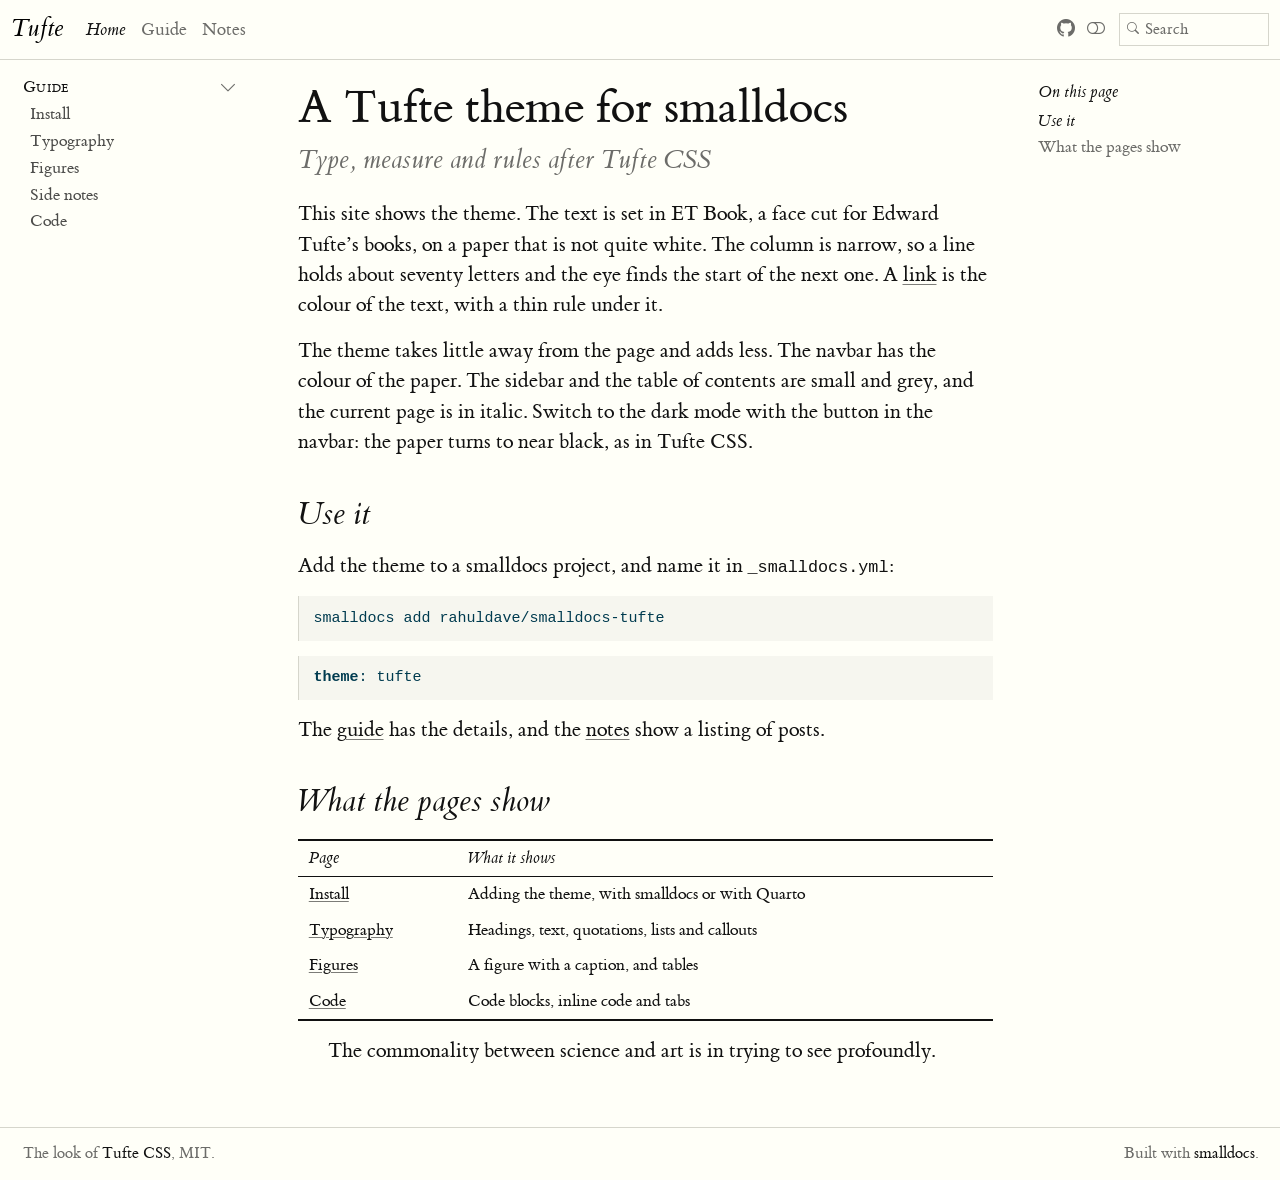
==== commit 324efd87: "Built site: v0.2.0 with side notes, smalldocs 0.2.0 from PyPI" ====
--- a/index.html
+++ b/index.html
@@ -1,4 +1,4 @@
-<!doctype html><html lang="en"><head><meta charset="utf-8"><meta name="generator" content="smalldocs-0.1.5"><meta name="viewport" content="width=device-width, initial-scale=1.0, user-scalable=yes"><meta name="description" content="A demo of the smalldocs-tufte theme"><title>A Tufte theme for smalldocs – Tufte</title><link rel="icon" href="site_libs/themes/tufte/logo.svg"><link rel="stylesheet" href="site_libs/themes/tufte/tufte.css" data-mode="light" class="quarto-color-scheme" id="quarto-bootstrap-light" media="not all and (prefers-color-scheme: dark)"><link rel="stylesheet" href="site_libs/themes/tufte/tufte-dark.css" data-mode="dark" class="quarto-color-scheme quarto-color-alternate" id="quarto-bootstrap-dark" media="(prefers-color-scheme: dark)"><link rel="stylesheet" href="site_libs/bootstrap-icons/bootstrap-icons.min.css"><link rel="stylesheet" href="site_libs/smalldocs.css"><meta name="smalldocs:offset" content="./"><script src="site_libs/bootstrap/bootstrap.bundle.min.js"></script><script src="site_libs/fuse/fuse.min.js"></script><script src="site_libs/smalldocs.js" defer></script><script>(function(){var d=document.documentElement,s=null;try{s=localStorage.getItem('smalldocs-scheme')}catch(e){}var alt=s?s==='alternate':!!(window.matchMedia&&matchMedia('(prefers-color-scheme: dark)').matches);var ls=document.querySelectorAll('link.quarto-color-scheme');if(alt)d.dataset.scheme='alternate';if(s)ls.forEach(function(l){var on=l.classList.contains('quarto-color-alternate')===alt;if(on)l.setAttribute('blocking','render');l.media=on?'all':'not all'});var on=ls[alt?1:0];if(on&&on.dataset.mode==='dark')d.classList.add('quarto-dark')})();</script></head><body class="nav-sidebar floating nav-fixed"><header id="quarto-header" class="headroom sticky-top"><nav class="navbar navbar-expand-lg sd-navbar-default"><div class="navbar-container container-fluid"><div class="navbar-brand-container mx-auto"><a class="navbar-brand" href="index.html"><span class="navbar-title">Tufte</span></a></div><button class="navbar-toggler" type="button" data-bs-toggle="collapse" data-bs-target="#navbarCollapse" aria-controls="navbarCollapse" aria-expanded="false" aria-label="Toggle navigation"><span class="navbar-toggler-icon"></span></button><div class="collapse navbar-collapse" id="navbarCollapse"><ul class="navbar-nav navbar-nav-scroll me-auto"><li class="nav-item"><a class="nav-link active" href="index.html" aria-current="page"><span class="menu-text">Home</span></a></li><li class="nav-item"><a class="nav-link" href="guide/install.html"><span class="menu-text">Guide</span></a></li><li class="nav-item"><a class="nav-link" href="notes/index.html"><span class="menu-text">Notes</span></a></li></ul><ul class="navbar-nav navbar-nav-scroll ms-auto"><li class="nav-item compact"><a class="nav-link" href="https://github.com/rahuldave/smalldocs-tufte" aria-label="github"><i class="bi bi-github" role="img"></i></a></li><li class="nav-item compact"><a class="quarto-color-scheme-toggle nav-link" href="" title="Toggle dark mode" onclick="window.smalldocsToggleScheme(); return false;"><i class="bi"></i></a></li></ul><div class="quarto-navbar-tools"><div class="smalldocs-search" id="quarto-search"><i class="bi bi-search" aria-hidden="true"></i><input type="search" class="form-control form-control-sm" placeholder="Search" aria-label="Search" autocomplete="off"><div class="smalldocs-search-results dropdown-menu"></div></div></div></div></div></nav><nav class="quarto-secondary-nav"><div class="container-fluid d-flex"><button type="button" class="quarto-btn-toggle btn" aria-controls="quarto-sidebar" aria-label="Toggle sidebar navigation"><i class="bi bi-layout-text-sidebar-reverse"></i></button></div></nav></header><div id="quarto-content" class="quarto-container page-columns page-rows-contents page-layout-article has-sidebar has-margin"><nav id="quarto-sidebar" class="sidebar collapse collapse-horizontal quarto-sidebar-collapse-item sidebar-navigation floating overflow-auto"><div class="sidebar-menu-container"><ul class="list-unstyled mt-1"><li class="sidebar-item sidebar-item-section"><div class="sidebar-item-container"><a class="sidebar-item-text sidebar-link text-start" data-bs-toggle="collapse" data-bs-target="#quarto-sidebar-section-1" role="navigation" aria-expanded="true"><span class="menu-text">Guide</span></a><a class="sidebar-item-toggle text-start" data-bs-toggle="collapse" data-bs-target="#quarto-sidebar-section-1" role="navigation" aria-expanded="true" aria-label="Toggle section"><i class="bi bi-chevron-right ms-2"></i></a></div><ul id="quarto-sidebar-section-1" class="collapse list-unstyled sidebar-section depth1 show"><li class="sidebar-item"><div class="sidebar-item-container"><a href="guide/install.html" class="sidebar-item-text sidebar-link"><span class="menu-text">Install</span></a></div></li><li class="sidebar-item"><div class="sidebar-item-container"><a href="guide/typography.html" class="sidebar-item-text sidebar-link"><span class="menu-text">Typography</span></a></div></li><li class="sidebar-item"><div class="sidebar-item-container"><a href="guide/figures.html" class="sidebar-item-text sidebar-link"><span class="menu-text">Figures</span></a></div></li><li class="sidebar-item"><div class="sidebar-item-container"><a href="guide/code.html" class="sidebar-item-text sidebar-link"><span class="menu-text">Code</span></a></div></li></ul></li></ul></div></nav><div id="quarto-sidebar-glass" class="quarto-sidebar-collapse-item"></div><div id="quarto-margin-sidebar" class="sidebar margin-sidebar"><nav id="TOC" role="doc-toc" class="toc-active"><h2 id="toc-title">On this page</h2><ul><li><a href="#use-it" id="toc-use-it" class="nav-link" data-scroll-target="#use-it">Use it</a></li><li><a href="#what-the-pages-show" id="toc-what-the-pages-show" class="nav-link" data-scroll-target="#what-the-pages-show">What the pages show</a></li></ul></nav></div><main class="content" id="quarto-document-content"><header id="title-block-header" class="quarto-title-block default"><div class="quarto-title"><h1 class="title">A Tufte theme for smalldocs</h1><p class="subtitle lead">Type, measure and rules after Tufte CSS</p></div><div class="quarto-title-meta"></div></header><p>This site shows the theme. The text is set in ET Book, a face cut for Edward
+<!doctype html><html lang="en"><head><meta charset="utf-8"><meta name="generator" content="smalldocs-0.2.0"><meta name="viewport" content="width=device-width, initial-scale=1.0, user-scalable=yes"><meta name="description" content="A demo of the smalldocs-tufte theme"><title>A Tufte theme for smalldocs – Tufte</title><link rel="icon" href="site_libs/themes/tufte/logo.svg"><link rel="stylesheet" href="site_libs/themes/tufte/tufte.css" data-mode="light" class="quarto-color-scheme" id="quarto-bootstrap-light" media="not all and (prefers-color-scheme: dark)"><link rel="stylesheet" href="site_libs/themes/tufte/tufte-dark.css" data-mode="dark" class="quarto-color-scheme quarto-color-alternate" id="quarto-bootstrap-dark" media="(prefers-color-scheme: dark)"><link rel="stylesheet" href="site_libs/bootstrap-icons/bootstrap-icons.min.css"><link rel="stylesheet" href="site_libs/smalldocs.css"><meta name="smalldocs:offset" content="./"><script src="site_libs/bootstrap/bootstrap.bundle.min.js"></script><script src="site_libs/fuse/fuse.min.js"></script><script src="site_libs/smalldocs.js" defer></script><script>(function(){var d=document.documentElement,s=null;try{s=localStorage.getItem('smalldocs-scheme')}catch(e){}var alt=s?s==='alternate':!!(window.matchMedia&&matchMedia('(prefers-color-scheme: dark)').matches);var ls=document.querySelectorAll('link.quarto-color-scheme');if(alt)d.dataset.scheme='alternate';if(s)ls.forEach(function(l){var on=l.classList.contains('quarto-color-alternate')===alt;if(on)l.setAttribute('blocking','render');l.media=on?'all':'not all'});var on=ls[alt?1:0];if(on&&on.dataset.mode==='dark')d.classList.add('quarto-dark')})();</script></head><body class="nav-sidebar floating nav-fixed"><header id="quarto-header" class="headroom sticky-top"><nav class="navbar navbar-expand-lg sd-navbar-default"><div class="navbar-container container-fluid"><div class="navbar-brand-container mx-auto"><a class="navbar-brand" href="index.html"><span class="navbar-title">Tufte</span></a></div><button class="navbar-toggler" type="button" data-bs-toggle="collapse" data-bs-target="#navbarCollapse" aria-controls="navbarCollapse" aria-expanded="false" aria-label="Toggle navigation"><span class="navbar-toggler-icon"></span></button><div class="collapse navbar-collapse" id="navbarCollapse"><ul class="navbar-nav navbar-nav-scroll me-auto"><li class="nav-item"><a class="nav-link active" href="index.html" aria-current="page"><span class="menu-text">Home</span></a></li><li class="nav-item"><a class="nav-link" href="guide/install.html"><span class="menu-text">Guide</span></a></li><li class="nav-item"><a class="nav-link" href="notes/index.html"><span class="menu-text">Notes</span></a></li></ul><ul class="navbar-nav navbar-nav-scroll ms-auto"><li class="nav-item compact"><a class="nav-link" href="https://github.com/rahuldave/smalldocs-tufte" aria-label="github"><i class="bi bi-github" role="img"></i></a></li><li class="nav-item compact"><a class="quarto-color-scheme-toggle nav-link" href="" title="Toggle dark mode" onclick="window.smalldocsToggleScheme(); return false;"><i class="bi"></i></a></li></ul><div class="quarto-navbar-tools"><div class="smalldocs-search" id="quarto-search"><i class="bi bi-search" aria-hidden="true"></i><input type="search" class="form-control form-control-sm" placeholder="Search" aria-label="Search" autocomplete="off"><div class="smalldocs-search-results dropdown-menu"></div></div></div></div></div></nav><nav class="quarto-secondary-nav"><div class="container-fluid d-flex"><button type="button" class="quarto-btn-toggle btn" aria-controls="quarto-sidebar" aria-label="Toggle sidebar navigation"><i class="bi bi-layout-text-sidebar-reverse"></i></button></div></nav></header><div id="quarto-content" class="quarto-container page-columns page-rows-contents page-layout-article has-sidebar has-margin"><nav id="quarto-sidebar" class="sidebar collapse collapse-horizontal quarto-sidebar-collapse-item sidebar-navigation floating overflow-auto"><div class="sidebar-menu-container"><ul class="list-unstyled mt-1"><li class="sidebar-item sidebar-item-section"><div class="sidebar-item-container"><a class="sidebar-item-text sidebar-link text-start" data-bs-toggle="collapse" data-bs-target="#quarto-sidebar-section-1" role="navigation" aria-expanded="true"><span class="menu-text">Guide</span></a><a class="sidebar-item-toggle text-start" data-bs-toggle="collapse" data-bs-target="#quarto-sidebar-section-1" role="navigation" aria-expanded="true" aria-label="Toggle section"><i class="bi bi-chevron-right ms-2"></i></a></div><ul id="quarto-sidebar-section-1" class="collapse list-unstyled sidebar-section depth1 show"><li class="sidebar-item"><div class="sidebar-item-container"><a href="guide/install.html" class="sidebar-item-text sidebar-link"><span class="menu-text">Install</span></a></div></li><li class="sidebar-item"><div class="sidebar-item-container"><a href="guide/typography.html" class="sidebar-item-text sidebar-link"><span class="menu-text">Typography</span></a></div></li><li class="sidebar-item"><div class="sidebar-item-container"><a href="guide/figures.html" class="sidebar-item-text sidebar-link"><span class="menu-text">Figures</span></a></div></li><li class="sidebar-item"><div class="sidebar-item-container"><a href="guide/side-notes.html" class="sidebar-item-text sidebar-link"><span class="menu-text">Side notes</span></a></div></li><li class="sidebar-item"><div class="sidebar-item-container"><a href="guide/code.html" class="sidebar-item-text sidebar-link"><span class="menu-text">Code</span></a></div></li></ul></li></ul></div></nav><div id="quarto-sidebar-glass" class="quarto-sidebar-collapse-item"></div><div id="quarto-margin-sidebar" class="sidebar margin-sidebar"><nav id="TOC" role="doc-toc" class="toc-active"><h2 id="toc-title">On this page</h2><ul><li><a href="#use-it" id="toc-use-it" class="nav-link" data-scroll-target="#use-it">Use it</a></li><li><a href="#what-the-pages-show" id="toc-what-the-pages-show" class="nav-link" data-scroll-target="#what-the-pages-show">What the pages show</a></li></ul></nav></div><main class="content" id="quarto-document-content"><header id="title-block-header" class="quarto-title-block default"><div class="quarto-title"><h1 class="title">A Tufte theme for smalldocs</h1><p class="subtitle lead">Type, measure and rules after Tufte CSS</p></div><div class="quarto-title-meta"></div></header><p>This site shows the theme. The text is set in ET Book, a face cut for Edward
 Tufte’s books, on a paper that is not quite white. The column is narrow, so a
 line holds about seventy letters and the eye finds the start of the next one.
 A <a href="https://edwardtufte.github.io/tufte-css/">link</a> is the colour of the text,
--- a/site_libs/themes/tufte/tufte.css
+++ b/site_libs/themes/tufte/tufte.css
@@ -33,6 +33,8 @@
   --bs-code-color: #111;
   --bs-primary: #111; --bs-primary-rgb: 17, 17, 17;
   --bs-highlight-bg: #f5ecc4; --bs-highlight-color: #111;
+  --bs-primary-bg-subtle: #ecece2; --bs-primary-border-subtle: #cfcfc4; --bs-primary-text-emphasis: #111;
+  --bs-focus-ring-color: rgba(17, 17, 17, .2);
   /* Tufte's few colours, muted, for the callouts */
   --tufte-note: #3b5b7a; --tufte-tip: #3d6b3d; --tufte-warning: #9a7400; --tufte-important: #8b1a1a; --tufte-caution: #a0522d;
 }
@@ -54,6 +56,8 @@
   --bs-code-color: #ddd;
   --bs-primary: #ddd; --bs-primary-rgb: 221, 221, 221;
   --bs-highlight-bg: #4a4024; --bs-highlight-color: #eee;
+  --bs-primary-bg-subtle: #262624; --bs-primary-border-subtle: #3a3a37; --bs-primary-text-emphasis: #ddd;
+  --bs-focus-ring-color: rgba(221, 221, 221, .2);
   --tufte-note: #8fb0d0; --tufte-tip: #93c093; --tufte-warning: #d8b65a; --tufte-important: #e08a8a; --tufte-caution: #d99a6c;
 }
 
@@ -78,7 +82,8 @@
   --sd-code-bg: rgba(var(--bs-emphasis-color-rgb), .035);
 }
 html.quarto-dark:root { --sd-inline-code: var(--bs-body-color); --sd-code-bg: rgba(255, 255, 255, .05); }
-html { font-size: 15px; }
+/* the size of 1rem, as in Tufte CSS. smalldocs sets 17px; html:root wins over it, and --sd-root-font-size is how a newer smalldocs reads it */
+html:root { font-size: 15px; --sd-root-font-size: 15px; }
 body { -webkit-font-smoothing: antialiased; font-variant-ligatures: common-ligatures; }
 html body.listing #quarto-content { --sd-body-width: 900px; }
 html body.docked #quarto-content { --sd-body-width: 760px; --sd-sidebar-width: 230px; }
@@ -90,6 +95,7 @@
 
 /* Headings: normal weight, h2 and h3 in italic */
 h1, h2, h3, h4, h5, h6, .h1, .h2, .h3, .h4, .h5, .h6 { font-weight: 400; line-height: 1.1; }
+h2, h3, .h2, .h3 { font-style: italic; }
 html main.content h1, html main.content h2, html main.content h3, html main.content h4, html main.content h5, html main.content h6 { font-weight: 400; }
 html .quarto-title h1.title { font-size: 3.2rem; font-weight: 400; line-height: 1.05; margin-bottom: .75rem; }
 html .quarto-title .subtitle { font-style: italic; font-size: 1.8rem; line-height: 1.2; margin-top: .5rem; }
@@ -121,9 +127,9 @@
 html main.content table { font-size: 1.15rem; }
 .table { --bs-table-bg: transparent; --bs-table-color: var(--bs-body-color); --bs-table-striped-bg: rgba(var(--bs-body-color-rgb), .03); --bs-table-hover-bg: rgba(var(--bs-body-color-rgb), .05); --bs-table-border-color: var(--bs-border-color); font-variant-numeric: tabular-nums; }
 /* Booktabs: a heavy rule above and below, a light one under the header, none between rows */
-main.content table.table { border-top: 2px solid var(--bs-body-color); border-bottom: 2px solid var(--bs-body-color); }
-main.content table.table > :not(caption) > * > * { border-bottom-width: 0; padding: .35rem .75rem; }
-main.content table.table > thead > tr > * { border-bottom: 1px solid var(--bs-body-color); font-weight: 400; font-style: italic; }
+table.table { border-top: 2px solid var(--bs-body-color); border-bottom: 2px solid var(--bs-body-color); }
+table.table > :not(caption) > * > * { border-bottom-width: 0; padding: .35rem .75rem; }
+table.table > thead > tr > * { border-bottom: 1px solid var(--bs-body-color); font-weight: 400; font-style: italic; }
 caption { font-style: italic; font-size: 1.1rem; color: var(--bs-secondary-color); }
 
 /* Code: Consolas, no box, a little smaller than the text */
@@ -182,9 +188,14 @@
 html .toc-action { font-size: 1rem; }
 html .breadcrumb { font-size: 1.05rem; font-style: italic; }
 
-/* Margin notes: as Tufte's, in the right margin, smaller */
-html main.content .column-margin, html main.content aside { font-size: 1.1rem; line-height: 1.35; color: var(--bs-body-color); }
-@media (min-width: 992px) { html main.content .column-margin { width: 40%; margin-right: -45%; } }
+/* Side notes and margin notes, as Tufte's: smalldocs puts them in the margin; here they get the type of a small text */
+html main.content .column-margin, html main.content .margin-aside, html main.content div.aside {
+  font-size: 1.1rem; line-height: 1.35; color: var(--bs-body-color);
+}
+html main.content .margin-caption { font-size: 1.1rem; line-height: 1.35; font-style: italic; color: var(--bs-secondary-color); }
+html main.content .column-container sup, html main.content .footnote-ref sup { font-size: .7em; line-height: 0; }
+html main.content .footnote-ref { color: inherit; text-decoration: none; }
+html main.content .column-margin .figure-img { margin-bottom: .4rem; }
 
 /* Listings and cards */
 html .quarto-post .listing-title { font-style: italic; font-size: 1.7rem; }
@@ -203,7 +214,22 @@
 html .pagination-link { font-weight: 400; font-style: italic; }
 html .footer { font-size: 1.05rem; }
 .btn { border-radius: 0; }
-.btn-primary { --bs-btn-bg: var(--bs-body-color); --bs-btn-border-color: var(--bs-body-color); --bs-btn-color: var(--bs-body-bg); --bs-btn-hover-bg: var(--bs-emphasis-color); --bs-btn-hover-border-color: var(--bs-emphasis-color); --bs-btn-hover-color: var(--bs-body-bg); }
+.btn-primary { --bs-btn-bg: var(--bs-body-color); --bs-btn-border-color: var(--bs-body-color); --bs-btn-color: var(--bs-body-bg); --bs-btn-hover-bg: var(--bs-emphasis-color); --bs-btn-hover-border-color: var(--bs-emphasis-color); --bs-btn-hover-color: var(--bs-body-bg); --bs-btn-active-bg: var(--bs-emphasis-color); --bs-btn-active-border-color: var(--bs-emphasis-color); --bs-btn-active-color: var(--bs-body-bg); --bs-btn-disabled-bg: var(--bs-body-color); --bs-btn-disabled-border-color: var(--bs-body-color); --bs-btn-disabled-color: var(--bs-body-bg); }
+
+/* Bootstrap's components, on any page: ink in place of Bootstrap's blue */
+.btn-outline-primary { --bs-btn-color: var(--bs-body-color); --bs-btn-border-color: var(--bs-body-color); --bs-btn-hover-color: var(--bs-body-bg); --bs-btn-hover-bg: var(--bs-body-color); --bs-btn-hover-border-color: var(--bs-body-color); --bs-btn-active-color: var(--bs-body-bg); --bs-btn-active-bg: var(--bs-body-color); --bs-btn-active-border-color: var(--bs-body-color); --bs-btn-disabled-color: var(--bs-body-color); --bs-btn-disabled-border-color: var(--bs-body-color); }
+.btn-link { --bs-btn-color: var(--bs-link-color); --bs-btn-hover-color: var(--bs-link-hover-color); }
+.text-bg-primary { color: var(--bs-body-bg) !important; }
+.list-group { --bs-list-group-bg: transparent; --bs-list-group-active-bg: var(--bs-body-color); --bs-list-group-active-border-color: var(--bs-body-color); --bs-list-group-active-color: var(--bs-body-bg); }
+.pagination { --bs-pagination-bg: transparent; --bs-pagination-color: var(--bs-body-color); --bs-pagination-hover-color: var(--bs-body-color); --bs-pagination-focus-color: var(--bs-body-color); --bs-pagination-focus-box-shadow: none; --bs-pagination-active-bg: var(--bs-body-color); --bs-pagination-active-border-color: var(--bs-body-color); --bs-pagination-active-color: var(--bs-body-bg); --bs-pagination-border-radius: 0; }
+.progress, .progress-stacked { --bs-progress-bar-bg: var(--bs-body-color); --bs-progress-bar-color: var(--bs-body-bg); --bs-progress-bg: var(--bs-secondary-bg); --bs-progress-border-radius: 0; }
+.nav-pills { --bs-nav-pills-link-active-bg: var(--bs-body-color); --bs-nav-pills-link-active-color: var(--bs-body-bg); --bs-nav-pills-border-radius: 0; }
+.form-check-input:checked, .form-check-input[type=checkbox]:indeterminate { background-color: #5a5a55; border-color: #5a5a55; }
+.form-check-input:focus, .form-range:focus::-webkit-slider-thumb { box-shadow: 0 0 0 .2rem var(--bs-focus-ring-color); border-color: var(--bs-body-color); }
+.form-range::-webkit-slider-thumb { background-color: var(--bs-body-color); }
+.form-range::-moz-range-thumb { background-color: var(--bs-body-color); }
+.accordion { --bs-accordion-btn-focus-box-shadow: 0 0 0 .2rem var(--bs-focus-ring-color); --bs-accordion-active-color: var(--bs-body-color); }
+.badge { --bs-badge-font-weight: 400; }
 
 @media (max-width: 991.98px) {
   html .quarto-title h1.title { font-size: 2.4rem; }
--- a/site_libs/themes/tufte/tufte-dark.css
+++ b/site_libs/themes/tufte/tufte-dark.css
@@ -4,6 +4,13 @@
  * Licensed under MIT (https://github.com/twbs/bootstrap/blob/main/LICENSE)
  */:root,[data-bs-theme=light]{--bs-blue:#0d6efd;--bs-indigo:#6610f2;--bs-purple:#6f42c1;--bs-pink:#d63384;--bs-red:#dc3545;--bs-orange:#fd7e14;--bs-yellow:#ffc107;--bs-green:#198754;--bs-teal:#20c997;--bs-cyan:#0dcaf0;--bs-black:#000;--bs-white:#fff;--bs-gray:#6c757d;--bs-gray-dark:#343a40;--bs-gray-100:#f8f9fa;--bs-gray-200:#e9ecef;--bs-gray-300:#dee2e6;--bs-gray-400:#ced4da;--bs-gray-500:#adb5bd;--bs-gray-600:#6c757d;--bs-gray-700:#495057;--bs-gray-800:#343a40;--bs-gray-900:#212529;--bs-primary:#0d6efd;--bs-secondary:#6c757d;--bs-success:#198754;--bs-info:#0dcaf0;--bs-warning:#ffc107;--bs-danger:#dc3545;--bs-light:#f8f9fa;--bs-dark:#212529;--bs-primary-rgb:13,110,253;--bs-secondary-rgb:108,117,125;--bs-success-rgb:25,135,84;--bs-info-rgb:13,202,240;--bs-warning-rgb:255,193,7;--bs-danger-rgb:220,53,69;--bs-light-rgb:248,249,250;--bs-dark-rgb:33,37,41;--bs-primary-text-emphasis:#052c65;--bs-secondary-text-emphasis:#2b2f32;--bs-success-text-emphasis:#0a3622;--bs-info-text-emphasis:#055160;--bs-warning-text-emphasis:#664d03;--bs-danger-text-emphasis:#58151c;--bs-light-text-emphasis:#495057;--bs-dark-text-emphasis:#495057;--bs-primary-bg-subtle:#cfe2ff;--bs-secondary-bg-subtle:#e2e3e5;--bs-success-bg-subtle:#d1e7dd;--bs-info-bg-subtle:#cff4fc;--bs-warning-bg-subtle:#fff3cd;--bs-danger-bg-subtle:#f8d7da;--bs-light-bg-subtle:#fcfcfd;--bs-dark-bg-subtle:#ced4da;--bs-primary-border-subtle:#9ec5fe;--bs-secondary-border-subtle:#c4c8cb;--bs-success-border-subtle:#a3cfbb;--bs-info-border-subtle:#9eeaf9;--bs-warning-border-subtle:#ffe69c;--bs-danger-border-subtle:#f1aeb5;--bs-light-border-subtle:#e9ecef;--bs-dark-border-subtle:#adb5bd;--bs-white-rgb:255,255,255;--bs-black-rgb:0,0,0;--bs-font-sans-serif:system-ui,-apple-system,"Segoe UI",Roboto,"Helvetica Neue","Noto Sans","Liberation Sans",Arial,sans-serif,"Apple Color Emoji","Segoe UI Emoji","Segoe UI Symbol","Noto Color Emoji";--bs-font-monospace:SFMono-Regular,Menlo,Monaco,Consolas,"Liberation Mono","Courier New",monospace;--bs-gradient:linear-gradient(180deg, rgba(255, 255, 255, 0.15), rgba(255, 255, 255, 0));--bs-body-font-family:var(--bs-font-sans-serif);--bs-body-font-size:1rem;--bs-body-font-weight:400;--bs-body-line-height:1.5;--bs-body-color:#212529;--bs-body-color-rgb:33,37,41;--bs-body-bg:#fff;--bs-body-bg-rgb:255,255,255;--bs-emphasis-color:#000;--bs-emphasis-color-rgb:0,0,0;--bs-secondary-color:rgba(33, 37, 41, 0.75);--bs-secondary-color-rgb:33,37,41;--bs-secondary-bg:#e9ecef;--bs-secondary-bg-rgb:233,236,239;--bs-tertiary-color:rgba(33, 37, 41, 0.5);--bs-tertiary-color-rgb:33,37,41;--bs-tertiary-bg:#f8f9fa;--bs-tertiary-bg-rgb:248,249,250;--bs-heading-color:inherit;--bs-link-color:#0d6efd;--bs-link-color-rgb:13,110,253;--bs-link-decoration:underline;--bs-link-hover-color:#0a58ca;--bs-link-hover-color-rgb:10,88,202;--bs-code-color:#d63384;--bs-highlight-color:#212529;--bs-highlight-bg:#fff3cd;--bs-border-width:1px;--bs-border-style:solid;--bs-border-color:#dee2e6;--bs-border-color-translucent:rgba(0, 0, 0, 0.175);--bs-border-radius:0.375rem;--bs-border-radius-sm:0.25rem;--bs-border-radius-lg:0.5rem;--bs-border-radius-xl:1rem;--bs-border-radius-xxl:2rem;--bs-border-radius-2xl:var(--bs-border-radius-xxl);--bs-border-radius-pill:50rem;--bs-box-shadow:0 0.5rem 1rem rgba(0, 0, 0, 0.15);--bs-box-shadow-sm:0 0.125rem 0.25rem rgba(0, 0, 0, 0.075);--bs-box-shadow-lg:0 1rem 3rem rgba(0, 0, 0, 0.175);--bs-box-shadow-inset:inset 0 1px 2px rgba(0, 0, 0, 0.075);--bs-focus-ring-width:0.25rem;--bs-focus-ring-opacity:0.25;--bs-focus-ring-color:rgba(13, 110, 253, 0.25);--bs-form-valid-color:#198754;--bs-form-valid-border-color:#198754;--bs-form-invalid-color:#dc3545;--bs-form-invalid-border-color:#dc3545}[data-bs-theme=dark]{color-scheme:dark;--bs-body-color:#dee2e6;--bs-body-color-rgb:222,226,230;--bs-body-bg:#212529;--bs-body-bg-rgb:33,37,41;--bs-emphasis-color:#fff;--bs-emphasis-color-rgb:255,255,255;--bs-secondary-color:rgba(222, 226, 230, 0.75);--bs-secondary-color-rgb:222,226,230;--bs-secondary-bg:#343a40;--bs-secondary-bg-rgb:52,58,64;--bs-tertiary-color:rgba(222, 226, 230, 0.5);--bs-tertiary-color-rgb:222,226,230;--bs-tertiary-bg:#2b3035;--bs-tertiary-bg-rgb:43,48,53;--bs-primary-text-emphasis:#6ea8fe;--bs-secondary-text-emphasis:#a7acb1;--bs-success-text-emphasis:#75b798;--bs-info-text-emphasis:#6edff6;--bs-warning-text-emphasis:#ffda6a;--bs-danger-text-emphasis:#ea868f;--bs-light-text-emphasis:#f8f9fa;--bs-dark-text-emphasis:#dee2e6;--bs-primary-bg-subtle:#031633;--bs-secondary-bg-subtle:#161719;--bs-success-bg-subtle:#051b11;--bs-info-bg-subtle:#032830;--bs-warning-bg-subtle:#332701;--bs-danger-bg-subtle:#2c0b0e;--bs-light-bg-subtle:#343a40;--bs-dark-bg-subtle:#1a1d20;--bs-primary-border-subtle:#084298;--bs-secondary-border-subtle:#41464b;--bs-success-border-subtle:#0f5132;--bs-info-border-subtle:#087990;--bs-warning-border-subtle:#997404;--bs-danger-border-subtle:#842029;--bs-light-border-subtle:#495057;--bs-dark-border-subtle:#343a40;--bs-heading-color:inherit;--bs-link-color:#6ea8fe;--bs-link-hover-color:#8bb9fe;--bs-link-color-rgb:110,168,254;--bs-link-hover-color-rgb:139,185,254;--bs-code-color:#e685b5;--bs-highlight-color:#dee2e6;--bs-highlight-bg:#664d03;--bs-border-color:#495057;--bs-border-color-translucent:rgba(255, 255, 255, 0.15);--bs-form-valid-color:#75b798;--bs-form-valid-border-color:#75b798;--bs-form-invalid-color:#ea868f;--bs-form-invalid-border-color:#ea868f}*,::after,::before{box-sizing:border-box}@media (prefers-reduced-motion:no-preference){:root{scroll-behavior:smooth}}body{margin:0;font-family:var(--bs-body-font-family);font-size:var(--bs-body-font-size);font-weight:var(--bs-body-font-weight);line-height:var(--bs-body-line-height);color:var(--bs-body-color);text-align:var(--bs-body-text-align);background-color:var(--bs-body-bg);-webkit-text-size-adjust:100%;-webkit-tap-highlight-color:transparent}hr{margin:1rem 0;color:inherit;border:0;border-top:var(--bs-border-width) solid;opacity:.25}.h1,.h2,.h3,.h4,.h5,.h6,h1,h2,h3,h4,h5,h6{margin-top:0;margin-bottom:.5rem;font-weight:500;line-height:1.2;color:var(--bs-heading-color)}.h1,h1{font-size:calc(1.375rem + 1.5vw)}@media (min-width:1200px){.h1,h1{font-size:2.5rem}}.h2,h2{font-size:calc(1.325rem + .9vw)}@media (min-width:1200px){.h2,h2{font-size:2rem}}.h3,h3{font-size:calc(1.3rem + .6vw)}@media (min-width:1200px){.h3,h3{font-size:1.75rem}}.h4,h4{font-size:calc(1.275rem + .3vw)}@media (min-width:1200px){.h4,h4{font-size:1.5rem}}.h5,h5{font-size:1.25rem}.h6,h6{font-size:1rem}p{margin-top:0;margin-bottom:1rem}abbr[title]{-webkit-text-decoration:underline dotted;text-decoration:underline dotted;cursor:help;-webkit-text-decoration-skip-ink:none;text-decoration-skip-ink:none}address{margin-bottom:1rem;font-style:normal;line-height:inherit}ol,ul{padding-left:2rem}dl,ol,ul{margin-top:0;margin-bottom:1rem}ol ol,ol ul,ul ol,ul ul{margin-bottom:0}dt{font-weight:700}dd{margin-bottom:.5rem;margin-left:0}blockquote{margin:0 0 1rem}b,strong{font-weight:bolder}.small,small{font-size:.875em}.mark,mark{padding:.1875em;color:var(--bs-highlight-color);background-color:var(--bs-highlight-bg)}sub,sup{position:relative;font-size:.75em;line-height:0;vertical-align:baseline}sub{bottom:-.25em}sup{top:-.5em}a{color:rgba(var(--bs-link-color-rgb),var(--bs-link-opacity,1));text-decoration:underline}a:hover{--bs-link-color-rgb:var(--bs-link-hover-color-rgb)}a:not([href]):not([class]),a:not([href]):not([class]):hover{color:inherit;text-decoration:none}code,kbd,pre,samp{font-family:var(--bs-font-monospace);font-size:1em}pre{display:block;margin-top:0;margin-bottom:1rem;overflow:auto;font-size:.875em}pre code{font-size:inherit;color:inherit;word-break:normal}code{font-size:.875em;color:var(--bs-code-color);word-wrap:break-word}a>code{color:inherit}kbd{padding:.1875rem .375rem;font-size:.875em;color:var(--bs-body-bg);background-color:var(--bs-body-color);border-radius:.25rem}kbd kbd{padding:0;font-size:1em}figure{margin:0 0 1rem}img,svg{vertical-align:middle}table{caption-side:bottom;border-collapse:collapse}caption{padding-top:.5rem;padding-bottom:.5rem;color:var(--bs-secondary-color);text-align:left}th{text-align:inherit;text-align:-webkit-match-parent}tbody,td,tfoot,th,thead,tr{border-color:inherit;border-style:solid;border-width:0}label{display:inline-block}button{border-radius:0}button:focus:not(:focus-visible){outline:0}button,input,optgroup,select,textarea{margin:0;font-family:inherit;font-size:inherit;line-height:inherit}button,select{text-transform:none}[role=button]{cursor:pointer}select{word-wrap:normal}select:disabled{opacity:1}[list]:not([type=date]):not([type=datetime-local]):not([type=month]):not([type=week]):not([type=time])::-webkit-calendar-picker-indicator{display:none!important}[type=button],[type=reset],[type=submit],button{-webkit-appearance:button}[type=button]:not(:disabled),[type=reset]:not(:disabled),[type=submit]:not(:disabled),button:not(:disabled){cursor:pointer}::-moz-focus-inner{padding:0;border-style:none}textarea{resize:vertical}fieldset{min-width:0;padding:0;margin:0;border:0}legend{float:left;width:100%;padding:0;margin-bottom:.5rem;line-height:inherit;font-size:calc(1.275rem + .3vw)}@media (min-width:1200px){legend{font-size:1.5rem}}legend+*{clear:left}::-webkit-datetime-edit-day-field,::-webkit-datetime-edit-fields-wrapper,::-webkit-datetime-edit-hour-field,::-webkit-datetime-edit-minute,::-webkit-datetime-edit-month-field,::-webkit-datetime-edit-text,::-webkit-datetime-edit-year-field{padding:0}::-webkit-inner-spin-button{height:auto}[type=search]{-webkit-appearance:textfield;outline-offset:-2px}[type=search]::-webkit-search-cancel-button{cursor:pointer;filter:grayscale(1)}::-webkit-search-decoration{-webkit-appearance:none}::-webkit-color-swatch-wrapper{padding:0}::-webkit-file-upload-button{font:inherit;-webkit-appearance:button}::file-selector-button{font:inherit;-webkit-appearance:button}output{display:inline-block}iframe{border:0}summary{display:list-item;cursor:pointer}progress{vertical-align:baseline}[hidden]{display:none!important}.lead{font-size:1.25rem;font-weight:300}.display-1{font-weight:300;line-height:1.2;font-size:calc(1.625rem + 4.5vw)}@media (min-width:1200px){.display-1{font-size:5rem}}.display-2{font-weight:300;line-height:1.2;font-size:calc(1.575rem + 3.9vw)}@media (min-width:1200px){.display-2{font-size:4.5rem}}.display-3{font-weight:300;line-height:1.2;font-size:calc(1.525rem + 3.3vw)}@media (min-width:1200px){.display-3{font-size:4rem}}.display-4{font-weight:300;line-height:1.2;font-size:calc(1.475rem + 2.7vw)}@media (min-width:1200px){.display-4{font-size:3.5rem}}.display-5{font-weight:300;line-height:1.2;font-size:calc(1.425rem + 2.1vw)}@media (min-width:1200px){.display-5{font-size:3rem}}.display-6{font-weight:300;line-height:1.2;font-size:calc(1.375rem + 1.5vw)}@media (min-width:1200px){.display-6{font-size:2.5rem}}.list-unstyled{padding-left:0;list-style:none}.list-inline{padding-left:0;list-style:none}.list-inline-item{display:inline-block}.list-inline-item:not(:last-child){margin-right:.5rem}.initialism{font-size:.875em;text-transform:uppercase}.blockquote{margin-bottom:1rem;font-size:1.25rem}.blockquote>:last-child{margin-bottom:0}.blockquote-footer{margin-top:-1rem;margin-bottom:1rem;font-size:.875em;color:#6c757d}.blockquote-footer::before{content:"— "}.img-fluid{max-width:100%;height:auto}.img-thumbnail{padding:.25rem;background-color:var(--bs-body-bg);border:var(--bs-border-width) solid var(--bs-border-color);border-radius:var(--bs-border-radius);max-width:100%;height:auto}.figure{display:inline-block}.figure-img{margin-bottom:.5rem;line-height:1}.figure-caption{font-size:.875em;color:var(--bs-secondary-color)}.container,.container-fluid,.container-lg,.container-md,.container-sm,.container-xl,.container-xxl{--bs-gutter-x:1.5rem;--bs-gutter-y:0;width:100%;padding-right:calc(var(--bs-gutter-x) * .5);padding-left:calc(var(--bs-gutter-x) * .5);margin-right:auto;margin-left:auto}@media (min-width:576px){.container,.container-sm{max-width:540px}}@media (min-width:768px){.container,.container-md,.container-sm{max-width:720px}}@media (min-width:992px){.container,.container-lg,.container-md,.container-sm{max-width:960px}}@media (min-width:1200px){.container,.container-lg,.container-md,.container-sm,.container-xl{max-width:1140px}}@media (min-width:1400px){.container,.container-lg,.container-md,.container-sm,.container-xl,.container-xxl{max-width:1320px}}:root{--bs-breakpoint-xs:0;--bs-breakpoint-sm:576px;--bs-breakpoint-md:768px;--bs-breakpoint-lg:992px;--bs-breakpoint-xl:1200px;--bs-breakpoint-xxl:1400px}.row{--bs-gutter-x:1.5rem;--bs-gutter-y:0;display:flex;flex-wrap:wrap;margin-top:calc(-1 * var(--bs-gutter-y));margin-right:calc(-.5 * var(--bs-gutter-x));margin-left:calc(-.5 * var(--bs-gutter-x))}.row>*{flex-shrink:0;width:100%;max-width:100%;padding-right:calc(var(--bs-gutter-x) * .5);padding-left:calc(var(--bs-gutter-x) * .5);margin-top:var(--bs-gutter-y)}.col{flex:1 0 0}.row-cols-auto>*{flex:0 0 auto;width:auto}.row-cols-1>*{flex:0 0 auto;width:100%}.row-cols-2>*{flex:0 0 auto;width:50%}.row-cols-3>*{flex:0 0 auto;width:33.33333333%}.row-cols-4>*{flex:0 0 auto;width:25%}.row-cols-5>*{flex:0 0 auto;width:20%}.row-cols-6>*{flex:0 0 auto;width:16.66666667%}.col-auto{flex:0 0 auto;width:auto}.col-1{flex:0 0 auto;width:8.33333333%}.col-2{flex:0 0 auto;width:16.66666667%}.col-3{flex:0 0 auto;width:25%}.col-4{flex:0 0 auto;width:33.33333333%}.col-5{flex:0 0 auto;width:41.66666667%}.col-6{flex:0 0 auto;width:50%}.col-7{flex:0 0 auto;width:58.33333333%}.col-8{flex:0 0 auto;width:66.66666667%}.col-9{flex:0 0 auto;width:75%}.col-10{flex:0 0 auto;width:83.33333333%}.col-11{flex:0 0 auto;width:91.66666667%}.col-12{flex:0 0 auto;width:100%}.offset-1{margin-left:8.33333333%}.offset-2{margin-left:16.66666667%}.offset-3{margin-left:25%}.offset-4{margin-left:33.33333333%}.offset-5{margin-left:41.66666667%}.offset-6{margin-left:50%}.offset-7{margin-left:58.33333333%}.offset-8{margin-left:66.66666667%}.offset-9{margin-left:75%}.offset-10{margin-left:83.33333333%}.offset-11{margin-left:91.66666667%}.g-0,.gx-0{--bs-gutter-x:0}.g-0,.gy-0{--bs-gutter-y:0}.g-1,.gx-1{--bs-gutter-x:0.25rem}.g-1,.gy-1{--bs-gutter-y:0.25rem}.g-2,.gx-2{--bs-gutter-x:0.5rem}.g-2,.gy-2{--bs-gutter-y:0.5rem}.g-3,.gx-3{--bs-gutter-x:1rem}.g-3,.gy-3{--bs-gutter-y:1rem}.g-4,.gx-4{--bs-gutter-x:1.5rem}.g-4,.gy-4{--bs-gutter-y:1.5rem}.g-5,.gx-5{--bs-gutter-x:3rem}.g-5,.gy-5{--bs-gutter-y:3rem}@media (min-width:576px){.col-sm{flex:1 0 0}.row-cols-sm-auto>*{flex:0 0 auto;width:auto}.row-cols-sm-1>*{flex:0 0 auto;width:100%}.row-cols-sm-2>*{flex:0 0 auto;width:50%}.row-cols-sm-3>*{flex:0 0 auto;width:33.33333333%}.row-cols-sm-4>*{flex:0 0 auto;width:25%}.row-cols-sm-5>*{flex:0 0 auto;width:20%}.row-cols-sm-6>*{flex:0 0 auto;width:16.66666667%}.col-sm-auto{flex:0 0 auto;width:auto}.col-sm-1{flex:0 0 auto;width:8.33333333%}.col-sm-2{flex:0 0 auto;width:16.66666667%}.col-sm-3{flex:0 0 auto;width:25%}.col-sm-4{flex:0 0 auto;width:33.33333333%}.col-sm-5{flex:0 0 auto;width:41.66666667%}.col-sm-6{flex:0 0 auto;width:50%}.col-sm-7{flex:0 0 auto;width:58.33333333%}.col-sm-8{flex:0 0 auto;width:66.66666667%}.col-sm-9{flex:0 0 auto;width:75%}.col-sm-10{flex:0 0 auto;width:83.33333333%}.col-sm-11{flex:0 0 auto;width:91.66666667%}.col-sm-12{flex:0 0 auto;width:100%}.offset-sm-0{margin-left:0}.offset-sm-1{margin-left:8.33333333%}.offset-sm-2{margin-left:16.66666667%}.offset-sm-3{margin-left:25%}.offset-sm-4{margin-left:33.33333333%}.offset-sm-5{margin-left:41.66666667%}.offset-sm-6{margin-left:50%}.offset-sm-7{margin-left:58.33333333%}.offset-sm-8{margin-left:66.66666667%}.offset-sm-9{margin-left:75%}.offset-sm-10{margin-left:83.33333333%}.offset-sm-11{margin-left:91.66666667%}.g-sm-0,.gx-sm-0{--bs-gutter-x:0}.g-sm-0,.gy-sm-0{--bs-gutter-y:0}.g-sm-1,.gx-sm-1{--bs-gutter-x:0.25rem}.g-sm-1,.gy-sm-1{--bs-gutter-y:0.25rem}.g-sm-2,.gx-sm-2{--bs-gutter-x:0.5rem}.g-sm-2,.gy-sm-2{--bs-gutter-y:0.5rem}.g-sm-3,.gx-sm-3{--bs-gutter-x:1rem}.g-sm-3,.gy-sm-3{--bs-gutter-y:1rem}.g-sm-4,.gx-sm-4{--bs-gutter-x:1.5rem}.g-sm-4,.gy-sm-4{--bs-gutter-y:1.5rem}.g-sm-5,.gx-sm-5{--bs-gutter-x:3rem}.g-sm-5,.gy-sm-5{--bs-gutter-y:3rem}}@media (min-width:768px){.col-md{flex:1 0 0}.row-cols-md-auto>*{flex:0 0 auto;width:auto}.row-cols-md-1>*{flex:0 0 auto;width:100%}.row-cols-md-2>*{flex:0 0 auto;width:50%}.row-cols-md-3>*{flex:0 0 auto;width:33.33333333%}.row-cols-md-4>*{flex:0 0 auto;width:25%}.row-cols-md-5>*{flex:0 0 auto;width:20%}.row-cols-md-6>*{flex:0 0 auto;width:16.66666667%}.col-md-auto{flex:0 0 auto;width:auto}.col-md-1{flex:0 0 auto;width:8.33333333%}.col-md-2{flex:0 0 auto;width:16.66666667%}.col-md-3{flex:0 0 auto;width:25%}.col-md-4{flex:0 0 auto;width:33.33333333%}.col-md-5{flex:0 0 auto;width:41.66666667%}.col-md-6{flex:0 0 auto;width:50%}.col-md-7{flex:0 0 auto;width:58.33333333%}.col-md-8{flex:0 0 auto;width:66.66666667%}.col-md-9{flex:0 0 auto;width:75%}.col-md-10{flex:0 0 auto;width:83.33333333%}.col-md-11{flex:0 0 auto;width:91.66666667%}.col-md-12{flex:0 0 auto;width:100%}.offset-md-0{margin-left:0}.offset-md-1{margin-left:8.33333333%}.offset-md-2{margin-left:16.66666667%}.offset-md-3{margin-left:25%}.offset-md-4{margin-left:33.33333333%}.offset-md-5{margin-left:41.66666667%}.offset-md-6{margin-left:50%}.offset-md-7{margin-left:58.33333333%}.offset-md-8{margin-left:66.66666667%}.offset-md-9{margin-left:75%}.offset-md-10{margin-left:83.33333333%}.offset-md-11{margin-left:91.66666667%}.g-md-0,.gx-md-0{--bs-gutter-x:0}.g-md-0,.gy-md-0{--bs-gutter-y:0}.g-md-1,.gx-md-1{--bs-gutter-x:0.25rem}.g-md-1,.gy-md-1{--bs-gutter-y:0.25rem}.g-md-2,.gx-md-2{--bs-gutter-x:0.5rem}.g-md-2,.gy-md-2{--bs-gutter-y:0.5rem}.g-md-3,.gx-md-3{--bs-gutter-x:1rem}.g-md-3,.gy-md-3{--bs-gutter-y:1rem}.g-md-4,.gx-md-4{--bs-gutter-x:1.5rem}.g-md-4,.gy-md-4{--bs-gutter-y:1.5rem}.g-md-5,.gx-md-5{--bs-gutter-x:3rem}.g-md-5,.gy-md-5{--bs-gutter-y:3rem}}@media (min-width:992px){.col-lg{flex:1 0 0}.row-cols-lg-auto>*{flex:0 0 auto;width:auto}.row-cols-lg-1>*{flex:0 0 auto;width:100%}.row-cols-lg-2>*{flex:0 0 auto;width:50%}.row-cols-lg-3>*{flex:0 0 auto;width:33.33333333%}.row-cols-lg-4>*{flex:0 0 auto;width:25%}.row-cols-lg-5>*{flex:0 0 auto;width:20%}.row-cols-lg-6>*{flex:0 0 auto;width:16.66666667%}.col-lg-auto{flex:0 0 auto;width:auto}.col-lg-1{flex:0 0 auto;width:8.33333333%}.col-lg-2{flex:0 0 auto;width:16.66666667%}.col-lg-3{flex:0 0 auto;width:25%}.col-lg-4{flex:0 0 auto;width:33.33333333%}.col-lg-5{flex:0 0 auto;width:41.66666667%}.col-lg-6{flex:0 0 auto;width:50%}.col-lg-7{flex:0 0 auto;width:58.33333333%}.col-lg-8{flex:0 0 auto;width:66.66666667%}.col-lg-9{flex:0 0 auto;width:75%}.col-lg-10{flex:0 0 auto;width:83.33333333%}.col-lg-11{flex:0 0 auto;width:91.66666667%}.col-lg-12{flex:0 0 auto;width:100%}.offset-lg-0{margin-left:0}.offset-lg-1{margin-left:8.33333333%}.offset-lg-2{margin-left:16.66666667%}.offset-lg-3{margin-left:25%}.offset-lg-4{margin-left:33.33333333%}.offset-lg-5{margin-left:41.66666667%}.offset-lg-6{margin-left:50%}.offset-lg-7{margin-left:58.33333333%}.offset-lg-8{margin-left:66.66666667%}.offset-lg-9{margin-left:75%}.offset-lg-10{margin-left:83.33333333%}.offset-lg-11{margin-left:91.66666667%}.g-lg-0,.gx-lg-0{--bs-gutter-x:0}.g-lg-0,.gy-lg-0{--bs-gutter-y:0}.g-lg-1,.gx-lg-1{--bs-gutter-x:0.25rem}.g-lg-1,.gy-lg-1{--bs-gutter-y:0.25rem}.g-lg-2,.gx-lg-2{--bs-gutter-x:0.5rem}.g-lg-2,.gy-lg-2{--bs-gutter-y:0.5rem}.g-lg-3,.gx-lg-3{--bs-gutter-x:1rem}.g-lg-3,.gy-lg-3{--bs-gutter-y:1rem}.g-lg-4,.gx-lg-4{--bs-gutter-x:1.5rem}.g-lg-4,.gy-lg-4{--bs-gutter-y:1.5rem}.g-lg-5,.gx-lg-5{--bs-gutter-x:3rem}.g-lg-5,.gy-lg-5{--bs-gutter-y:3rem}}@media (min-width:1200px){.col-xl{flex:1 0 0}.row-cols-xl-auto>*{flex:0 0 auto;width:auto}.row-cols-xl-1>*{flex:0 0 auto;width:100%}.row-cols-xl-2>*{flex:0 0 auto;width:50%}.row-cols-xl-3>*{flex:0 0 auto;width:33.33333333%}.row-cols-xl-4>*{flex:0 0 auto;width:25%}.row-cols-xl-5>*{flex:0 0 auto;width:20%}.row-cols-xl-6>*{flex:0 0 auto;width:16.66666667%}.col-xl-auto{flex:0 0 auto;width:auto}.col-xl-1{flex:0 0 auto;width:8.33333333%}.col-xl-2{flex:0 0 auto;width:16.66666667%}.col-xl-3{flex:0 0 auto;width:25%}.col-xl-4{flex:0 0 auto;width:33.33333333%}.col-xl-5{flex:0 0 auto;width:41.66666667%}.col-xl-6{flex:0 0 auto;width:50%}.col-xl-7{flex:0 0 auto;width:58.33333333%}.col-xl-8{flex:0 0 auto;width:66.66666667%}.col-xl-9{flex:0 0 auto;width:75%}.col-xl-10{flex:0 0 auto;width:83.33333333%}.col-xl-11{flex:0 0 auto;width:91.66666667%}.col-xl-12{flex:0 0 auto;width:100%}.offset-xl-0{margin-left:0}.offset-xl-1{margin-left:8.33333333%}.offset-xl-2{margin-left:16.66666667%}.offset-xl-3{margin-left:25%}.offset-xl-4{margin-left:33.33333333%}.offset-xl-5{margin-left:41.66666667%}.offset-xl-6{margin-left:50%}.offset-xl-7{margin-left:58.33333333%}.offset-xl-8{margin-left:66.66666667%}.offset-xl-9{margin-left:75%}.offset-xl-10{margin-left:83.33333333%}.offset-xl-11{margin-left:91.66666667%}.g-xl-0,.gx-xl-0{--bs-gutter-x:0}.g-xl-0,.gy-xl-0{--bs-gutter-y:0}.g-xl-1,.gx-xl-1{--bs-gutter-x:0.25rem}.g-xl-1,.gy-xl-1{--bs-gutter-y:0.25rem}.g-xl-2,.gx-xl-2{--bs-gutter-x:0.5rem}.g-xl-2,.gy-xl-2{--bs-gutter-y:0.5rem}.g-xl-3,.gx-xl-3{--bs-gutter-x:1rem}.g-xl-3,.gy-xl-3{--bs-gutter-y:1rem}.g-xl-4,.gx-xl-4{--bs-gutter-x:1.5rem}.g-xl-4,.gy-xl-4{--bs-gutter-y:1.5rem}.g-xl-5,.gx-xl-5{--bs-gutter-x:3rem}.g-xl-5,.gy-xl-5{--bs-gutter-y:3rem}}@media (min-width:1400px){.col-xxl{flex:1 0 0}.row-cols-xxl-auto>*{flex:0 0 auto;width:auto}.row-cols-xxl-1>*{flex:0 0 auto;width:100%}.row-cols-xxl-2>*{flex:0 0 auto;width:50%}.row-cols-xxl-3>*{flex:0 0 auto;width:33.33333333%}.row-cols-xxl-4>*{flex:0 0 auto;width:25%}.row-cols-xxl-5>*{flex:0 0 auto;width:20%}.row-cols-xxl-6>*{flex:0 0 auto;width:16.66666667%}.col-xxl-auto{flex:0 0 auto;width:auto}.col-xxl-1{flex:0 0 auto;width:8.33333333%}.col-xxl-2{flex:0 0 auto;width:16.66666667%}.col-xxl-3{flex:0 0 auto;width:25%}.col-xxl-4{flex:0 0 auto;width:33.33333333%}.col-xxl-5{flex:0 0 auto;width:41.66666667%}.col-xxl-6{flex:0 0 auto;width:50%}.col-xxl-7{flex:0 0 auto;width:58.33333333%}.col-xxl-8{flex:0 0 auto;width:66.66666667%}.col-xxl-9{flex:0 0 auto;width:75%}.col-xxl-10{flex:0 0 auto;width:83.33333333%}.col-xxl-11{flex:0 0 auto;width:91.66666667%}.col-xxl-12{flex:0 0 auto;width:100%}.offset-xxl-0{margin-left:0}.offset-xxl-1{margin-left:8.33333333%}.offset-xxl-2{margin-left:16.66666667%}.offset-xxl-3{margin-left:25%}.offset-xxl-4{margin-left:33.33333333%}.offset-xxl-5{margin-left:41.66666667%}.offset-xxl-6{margin-left:50%}.offset-xxl-7{margin-left:58.33333333%}.offset-xxl-8{margin-left:66.66666667%}.offset-xxl-9{margin-left:75%}.offset-xxl-10{margin-left:83.33333333%}.offset-xxl-11{margin-left:91.66666667%}.g-xxl-0,.gx-xxl-0{--bs-gutter-x:0}.g-xxl-0,.gy-xxl-0{--bs-gutter-y:0}.g-xxl-1,.gx-xxl-1{--bs-gutter-x:0.25rem}.g-xxl-1,.gy-xxl-1{--bs-gutter-y:0.25rem}.g-xxl-2,.gx-xxl-2{--bs-gutter-x:0.5rem}.g-xxl-2,.gy-xxl-2{--bs-gutter-y:0.5rem}.g-xxl-3,.gx-xxl-3{--bs-gutter-x:1rem}.g-xxl-3,.gy-xxl-3{--bs-gutter-y:1rem}.g-xxl-4,.gx-xxl-4{--bs-gutter-x:1.5rem}.g-xxl-4,.gy-xxl-4{--bs-gutter-y:1.5rem}.g-xxl-5,.gx-xxl-5{--bs-gutter-x:3rem}.g-xxl-5,.gy-xxl-5{--bs-gutter-y:3rem}}.table{--bs-table-color-type:initial;--bs-table-bg-type:initial;--bs-table-color-state:initial;--bs-table-bg-state:initial;--bs-table-color:var(--bs-emphasis-color);--bs-table-bg:var(--bs-body-bg);--bs-table-border-color:var(--bs-border-color);--bs-table-accent-bg:transparent;--bs-table-striped-color:var(--bs-emphasis-color);--bs-table-striped-bg:rgba(var(--bs-emphasis-color-rgb), 0.05);--bs-table-active-color:var(--bs-emphasis-color);--bs-table-active-bg:rgba(var(--bs-emphasis-color-rgb), 0.1);--bs-table-hover-color:var(--bs-emphasis-color);--bs-table-hover-bg:rgba(var(--bs-emphasis-color-rgb), 0.075);width:100%;margin-bottom:1rem;vertical-align:top;border-color:var(--bs-table-border-color)}.table>:not(caption)>*>*{padding:.5rem .5rem;color:var(--bs-table-color-state,var(--bs-table-color-type,var(--bs-table-color)));background-color:var(--bs-table-bg);border-bottom-width:var(--bs-border-width);box-shadow:inset 0 0 0 9999px var(--bs-table-bg-state,var(--bs-table-bg-type,var(--bs-table-accent-bg)))}.table>tbody{vertical-align:inherit}.table>thead{vertical-align:bottom}.table-group-divider{border-top:calc(var(--bs-border-width) * 2) solid currentcolor}.caption-top{caption-side:top}.table-sm>:not(caption)>*>*{padding:.25rem .25rem}.table-bordered>:not(caption)>*{border-width:var(--bs-border-width) 0}.table-bordered>:not(caption)>*>*{border-width:0 var(--bs-border-width)}.table-borderless>:not(caption)>*>*{border-bottom-width:0}.table-borderless>:not(:first-child){border-top-width:0}.table-striped>tbody>tr:nth-of-type(odd)>*{--bs-table-color-type:var(--bs-table-striped-color);--bs-table-bg-type:var(--bs-table-striped-bg)}.table-striped-columns>:not(caption)>tr>:nth-child(2n){--bs-table-color-type:var(--bs-table-striped-color);--bs-table-bg-type:var(--bs-table-striped-bg)}.table-active{--bs-table-color-state:var(--bs-table-active-color);--bs-table-bg-state:var(--bs-table-active-bg)}.table-hover>tbody>tr:hover>*{--bs-table-color-state:var(--bs-table-hover-color);--bs-table-bg-state:var(--bs-table-hover-bg)}.table-primary{--bs-table-color:#000;--bs-table-bg:#cfe2ff;--bs-table-border-color:#a6b5cc;--bs-table-striped-bg:#c5d7f2;--bs-table-striped-color:#000;--bs-table-active-bg:#bacbe6;--bs-table-active-color:#000;--bs-table-hover-bg:#bfd1ec;--bs-table-hover-color:#000;color:var(--bs-table-color);border-color:var(--bs-table-border-color)}.table-secondary{--bs-table-color:#000;--bs-table-bg:#e2e3e5;--bs-table-border-color:#b5b6b7;--bs-table-striped-bg:#d7d8da;--bs-table-striped-color:#000;--bs-table-active-bg:#cbccce;--bs-table-active-color:#000;--bs-table-hover-bg:#d1d2d4;--bs-table-hover-color:#000;color:var(--bs-table-color);border-color:var(--bs-table-border-color)}.table-success{--bs-table-color:#000;--bs-table-bg:#d1e7dd;--bs-table-border-color:#a7b9b1;--bs-table-striped-bg:#c7dbd2;--bs-table-striped-color:#000;--bs-table-active-bg:#bcd0c7;--bs-table-active-color:#000;--bs-table-hover-bg:#c1d6cc;--bs-table-hover-color:#000;color:var(--bs-table-color);border-color:var(--bs-table-border-color)}.table-info{--bs-table-color:#000;--bs-table-bg:#cff4fc;--bs-table-border-color:#a6c3ca;--bs-table-striped-bg:#c5e8ef;--bs-table-striped-color:#000;--bs-table-active-bg:#badce3;--bs-table-active-color:#000;--bs-table-hover-bg:#bfe2e9;--bs-table-hover-color:#000;color:var(--bs-table-color);border-color:var(--bs-table-border-color)}.table-warning{--bs-table-color:#000;--bs-table-bg:#fff3cd;--bs-table-border-color:#ccc2a4;--bs-table-striped-bg:#f2e7c3;--bs-table-striped-color:#000;--bs-table-active-bg:#e6dbb9;--bs-table-active-color:#000;--bs-table-hover-bg:#ece1be;--bs-table-hover-color:#000;color:var(--bs-table-color);border-color:var(--bs-table-border-color)}.table-danger{--bs-table-color:#000;--bs-table-bg:#f8d7da;--bs-table-border-color:#c6acae;--bs-table-striped-bg:#eccccf;--bs-table-striped-color:#000;--bs-table-active-bg:#dfc2c4;--bs-table-active-color:#000;--bs-table-hover-bg:#e5c7ca;--bs-table-hover-color:#000;color:var(--bs-table-color);border-color:var(--bs-table-border-color)}.table-light{--bs-table-color:#000;--bs-table-bg:#f8f9fa;--bs-table-border-color:#c6c7c8;--bs-table-striped-bg:#ecedee;--bs-table-striped-color:#000;--bs-table-active-bg:#dfe0e1;--bs-table-active-color:#000;--bs-table-hover-bg:#e5e6e7;--bs-table-hover-color:#000;color:var(--bs-table-color);border-color:var(--bs-table-border-color)}.table-dark{--bs-table-color:#fff;--bs-table-bg:#212529;--bs-table-border-color:#4d5154;--bs-table-striped-bg:#2c3034;--bs-table-striped-color:#fff;--bs-table-active-bg:#373b3e;--bs-table-active-color:#fff;--bs-table-hover-bg:#323539;--bs-table-hover-color:#fff;color:var(--bs-table-color);border-color:var(--bs-table-border-color)}.table-responsive{overflow-x:auto;-webkit-overflow-scrolling:touch}@media (max-width:575.98px){.table-responsive-sm{overflow-x:auto;-webkit-overflow-scrolling:touch}}@media (max-width:767.98px){.table-responsive-md{overflow-x:auto;-webkit-overflow-scrolling:touch}}@media (max-width:991.98px){.table-responsive-lg{overflow-x:auto;-webkit-overflow-scrolling:touch}}@media (max-width:1199.98px){.table-responsive-xl{overflow-x:auto;-webkit-overflow-scrolling:touch}}@media (max-width:1399.98px){.table-responsive-xxl{overflow-x:auto;-webkit-overflow-scrolling:touch}}.form-label{margin-bottom:.5rem}.col-form-label{padding-top:calc(.375rem + var(--bs-border-width));padding-bottom:calc(.375rem + var(--bs-border-width));margin-bottom:0;font-size:inherit;line-height:1.5}.col-form-label-lg{padding-top:calc(.5rem + var(--bs-border-width));padding-bottom:calc(.5rem + var(--bs-border-width));font-size:1.25rem}.col-form-label-sm{padding-top:calc(.25rem + var(--bs-border-width));padding-bottom:calc(.25rem + var(--bs-border-width));font-size:.875rem}.form-text{margin-top:.25rem;font-size:.875em;color:var(--bs-secondary-color)}.form-control{display:block;width:100%;padding:.375rem .75rem;font-size:1rem;font-weight:400;line-height:1.5;color:var(--bs-body-color);-webkit-appearance:none;-moz-appearance:none;appearance:none;background-color:var(--bs-body-bg);background-clip:padding-box;border:var(--bs-border-width) solid var(--bs-border-color);border-radius:var(--bs-border-radius);transition:border-color .15s ease-in-out,box-shadow .15s ease-in-out}@media (prefers-reduced-motion:reduce){.form-control{transition:none}}.form-control[type=file]{overflow:hidden}.form-control[type=file]:not(:disabled):not([readonly]){cursor:pointer}.form-control:focus{color:var(--bs-body-color);background-color:var(--bs-body-bg);border-color:#86b7fe;outline:0;box-shadow:0 0 0 .25rem rgba(13,110,253,.25)}.form-control::-webkit-date-and-time-value{min-width:85px;height:1.5em;margin:0}.form-control::-webkit-datetime-edit{display:block;padding:0}.form-control::placeholder{color:var(--bs-secondary-color);opacity:1}.form-control:disabled{background-color:var(--bs-secondary-bg);opacity:1}.form-control::-webkit-file-upload-button{padding:.375rem .75rem;margin:-.375rem -.75rem;-webkit-margin-end:.75rem;margin-inline-end:.75rem;color:var(--bs-body-color);background-color:var(--bs-tertiary-bg);pointer-events:none;border-color:inherit;border-style:solid;border-width:0;border-inline-end-width:var(--bs-border-width);border-radius:0;-webkit-transition:color .15s ease-in-out,background-color .15s ease-in-out,border-color .15s ease-in-out,box-shadow .15s ease-in-out;transition:color .15s ease-in-out,background-color .15s ease-in-out,border-color .15s ease-in-out,box-shadow .15s ease-in-out}.form-control::file-selector-button{padding:.375rem .75rem;margin:-.375rem -.75rem;-webkit-margin-end:.75rem;margin-inline-end:.75rem;color:var(--bs-body-color);background-color:var(--bs-tertiary-bg);pointer-events:none;border-color:inherit;border-style:solid;border-width:0;border-inline-end-width:var(--bs-border-width);border-radius:0;transition:color .15s ease-in-out,background-color .15s ease-in-out,border-color .15s ease-in-out,box-shadow .15s ease-in-out}@media (prefers-reduced-motion:reduce){.form-control::-webkit-file-upload-button{-webkit-transition:none;transition:none}.form-control::file-selector-button{transition:none}}.form-control:hover:not(:disabled):not([readonly])::-webkit-file-upload-button{background-color:var(--bs-secondary-bg)}.form-control:hover:not(:disabled):not([readonly])::file-selector-button{background-color:var(--bs-secondary-bg)}.form-control-plaintext{display:block;width:100%;padding:.375rem 0;margin-bottom:0;line-height:1.5;color:var(--bs-body-color);background-color:transparent;border:solid transparent;border-width:var(--bs-border-width) 0}.form-control-plaintext:focus{outline:0}.form-control-plaintext.form-control-lg,.form-control-plaintext.form-control-sm{padding-right:0;padding-left:0}.form-control-sm{min-height:calc(1.5em + .5rem + calc(var(--bs-border-width) * 2));padding:.25rem .5rem;font-size:.875rem;border-radius:var(--bs-border-radius-sm)}.form-control-sm::-webkit-file-upload-button{padding:.25rem .5rem;margin:-.25rem -.5rem;-webkit-margin-end:.5rem;margin-inline-end:.5rem}.form-control-sm::file-selector-button{padding:.25rem .5rem;margin:-.25rem -.5rem;-webkit-margin-end:.5rem;margin-inline-end:.5rem}.form-control-lg{min-height:calc(1.5em + 1rem + calc(var(--bs-border-width) * 2));padding:.5rem 1rem;font-size:1.25rem;border-radius:var(--bs-border-radius-lg)}.form-control-lg::-webkit-file-upload-button{padding:.5rem 1rem;margin:-.5rem -1rem;-webkit-margin-end:1rem;margin-inline-end:1rem}.form-control-lg::file-selector-button{padding:.5rem 1rem;margin:-.5rem -1rem;-webkit-margin-end:1rem;margin-inline-end:1rem}textarea.form-control{min-height:calc(1.5em + .75rem + calc(var(--bs-border-width) * 2))}textarea.form-control-sm{min-height:calc(1.5em + .5rem + calc(var(--bs-border-width) * 2))}textarea.form-control-lg{min-height:calc(1.5em + 1rem + calc(var(--bs-border-width) * 2))}.form-control-color{width:3rem;height:calc(1.5em + .75rem + calc(var(--bs-border-width) * 2));padding:.375rem}.form-control-color:not(:disabled):not([readonly]){cursor:pointer}.form-control-color::-moz-color-swatch{border:0!important;border-radius:var(--bs-border-radius)}.form-control-color::-webkit-color-swatch{border:0!important;border-radius:var(--bs-border-radius)}.form-control-color.form-control-sm{height:calc(1.5em + .5rem + calc(var(--bs-border-width) * 2))}.form-control-color.form-control-lg{height:calc(1.5em + 1rem + calc(var(--bs-border-width) * 2))}.form-select{--bs-form-select-bg-img:url("data:image/svg+xml,%3csvg xmlns='http://www.w3.org/2000/svg' viewBox='0 0 16 16'%3e%3cpath fill='none' stroke='%23343a40' stroke-linecap='round' stroke-linejoin='round' stroke-width='2' d='m2 5 6 6 6-6'/%3e%3c/svg%3e");display:block;width:100%;padding:.375rem 2.25rem .375rem .75rem;font-size:1rem;font-weight:400;line-height:1.5;color:var(--bs-body-color);-webkit-appearance:none;-moz-appearance:none;appearance:none;background-color:var(--bs-body-bg);background-image:var(--bs-form-select-bg-img),var(--bs-form-select-bg-icon,none);background-repeat:no-repeat;background-position:right .75rem center;background-size:16px 12px;border:var(--bs-border-width) solid var(--bs-border-color);border-radius:var(--bs-border-radius);transition:border-color .15s ease-in-out,box-shadow .15s ease-in-out}@media (prefers-reduced-motion:reduce){.form-select{transition:none}}.form-select:focus{border-color:#86b7fe;outline:0;box-shadow:0 0 0 .25rem rgba(13,110,253,.25)}.form-select[multiple],.form-select[size]:not([size="1"]){padding-right:.75rem;background-image:none}.form-select:disabled{background-color:var(--bs-secondary-bg)}.form-select:-moz-focusring{color:transparent;text-shadow:0 0 0 var(--bs-body-color)}.form-select-sm{padding-top:.25rem;padding-bottom:.25rem;padding-left:.5rem;font-size:.875rem;border-radius:var(--bs-border-radius-sm)}.form-select-lg{padding-top:.5rem;padding-bottom:.5rem;padding-left:1rem;font-size:1.25rem;border-radius:var(--bs-border-radius-lg)}[data-bs-theme=dark] .form-select{--bs-form-select-bg-img:url("data:image/svg+xml,%3csvg xmlns='http://www.w3.org/2000/svg' viewBox='0 0 16 16'%3e%3cpath fill='none' stroke='%23dee2e6' stroke-linecap='round' stroke-linejoin='round' stroke-width='2' d='m2 5 6 6 6-6'/%3e%3c/svg%3e")}.form-check{display:block;min-height:1.5rem;padding-left:1.5em;margin-bottom:.125rem}.form-check .form-check-input{float:left;margin-left:-1.5em}.form-check-reverse{padding-right:1.5em;padding-left:0;text-align:right}.form-check-reverse .form-check-input{float:right;margin-right:-1.5em;margin-left:0}.form-check-input{--bs-form-check-bg:var(--bs-body-bg);flex-shrink:0;width:1em;height:1em;margin-top:.25em;vertical-align:top;-webkit-appearance:none;-moz-appearance:none;appearance:none;background-color:var(--bs-form-check-bg);background-image:var(--bs-form-check-bg-image);background-repeat:no-repeat;background-position:center;background-size:contain;border:var(--bs-border-width) solid var(--bs-border-color);-webkit-print-color-adjust:exact;color-adjust:exact;print-color-adjust:exact}.form-check-input[type=checkbox]{border-radius:.25em}.form-check-input[type=radio]{border-radius:50%}.form-check-input:active{filter:brightness(90%)}.form-check-input:focus{border-color:#86b7fe;outline:0;box-shadow:0 0 0 .25rem rgba(13,110,253,.25)}.form-check-input:checked{background-color:#0d6efd;border-color:#0d6efd}.form-check-input:checked[type=checkbox]{--bs-form-check-bg-image:url("data:image/svg+xml,%3csvg xmlns='http://www.w3.org/2000/svg' viewBox='0 0 20 20'%3e%3cpath fill='none' stroke='%23fff' stroke-linecap='round' stroke-linejoin='round' stroke-width='3' d='m6 10 3 3 6-6'/%3e%3c/svg%3e")}.form-check-input:checked[type=radio]{--bs-form-check-bg-image:url("data:image/svg+xml,%3csvg xmlns='http://www.w3.org/2000/svg' viewBox='-4 -4 8 8'%3e%3ccircle r='2' fill='%23fff'/%3e%3c/svg%3e")}.form-check-input[type=checkbox]:indeterminate{background-color:#0d6efd;border-color:#0d6efd;--bs-form-check-bg-image:url("data:image/svg+xml,%3csvg xmlns='http://www.w3.org/2000/svg' viewBox='0 0 20 20'%3e%3cpath fill='none' stroke='%23fff' stroke-linecap='round' stroke-linejoin='round' stroke-width='3' d='M6 10h8'/%3e%3c/svg%3e")}.form-check-input:disabled{pointer-events:none;filter:none;opacity:.5}.form-check-input:disabled~.form-check-label,.form-check-input[disabled]~.form-check-label{cursor:default;opacity:.5}.form-switch{padding-left:2.5em}.form-switch .form-check-input{--bs-form-switch-bg:url("data:image/svg+xml,%3csvg xmlns='http://www.w3.org/2000/svg' viewBox='-4 -4 8 8'%3e%3ccircle r='3' fill='rgba%280, 0, 0, 0.25%29'/%3e%3c/svg%3e");width:2em;margin-left:-2.5em;background-image:var(--bs-form-switch-bg);background-position:left center;border-radius:2em;transition:background-position .15s ease-in-out}@media (prefers-reduced-motion:reduce){.form-switch .form-check-input{transition:none}}.form-switch .form-check-input:focus{--bs-form-switch-bg:url("data:image/svg+xml,%3csvg xmlns='http://www.w3.org/2000/svg' viewBox='-4 -4 8 8'%3e%3ccircle r='3' fill='%2386b7fe'/%3e%3c/svg%3e")}.form-switch .form-check-input:checked{background-position:right center;--bs-form-switch-bg:url("data:image/svg+xml,%3csvg xmlns='http://www.w3.org/2000/svg' viewBox='-4 -4 8 8'%3e%3ccircle r='3' fill='%23fff'/%3e%3c/svg%3e")}.form-switch.form-check-reverse{padding-right:2.5em;padding-left:0}.form-switch.form-check-reverse .form-check-input{margin-right:-2.5em;margin-left:0}.form-check-inline{display:inline-block;margin-right:1rem}.btn-check{position:absolute;clip:rect(0,0,0,0);pointer-events:none}.btn-check:disabled+.btn,.btn-check[disabled]+.btn{pointer-events:none;filter:none;opacity:.65}[data-bs-theme=dark] .form-switch .form-check-input:not(:checked):not(:focus){--bs-form-switch-bg:url("data:image/svg+xml,%3csvg xmlns='http://www.w3.org/2000/svg' viewBox='-4 -4 8 8'%3e%3ccircle r='3' fill='rgba%28255, 255, 255, 0.25%29'/%3e%3c/svg%3e")}.form-range{width:100%;height:1.5rem;padding:0;-webkit-appearance:none;-moz-appearance:none;appearance:none;background-color:transparent}.form-range:focus{outline:0}.form-range:focus::-webkit-slider-thumb{box-shadow:0 0 0 1px #fff,0 0 0 .25rem rgba(13,110,253,.25)}.form-range:focus::-moz-range-thumb{box-shadow:0 0 0 1px #fff,0 0 0 .25rem rgba(13,110,253,.25)}.form-range::-moz-focus-outer{border:0}.form-range::-webkit-slider-thumb{width:1rem;height:1rem;margin-top:-.25rem;-webkit-appearance:none;appearance:none;background-color:#0d6efd;border:0;border-radius:1rem;-webkit-transition:background-color .15s ease-in-out,border-color .15s ease-in-out,box-shadow .15s ease-in-out;transition:background-color .15s ease-in-out,border-color .15s ease-in-out,box-shadow .15s ease-in-out}@media (prefers-reduced-motion:reduce){.form-range::-webkit-slider-thumb{-webkit-transition:none;transition:none}}.form-range::-webkit-slider-thumb:active{background-color:#b6d4fe}.form-range::-webkit-slider-runnable-track{width:100%;height:.5rem;color:transparent;cursor:pointer;background-color:var(--bs-secondary-bg);border-color:transparent;border-radius:1rem}.form-range::-moz-range-thumb{width:1rem;height:1rem;-moz-appearance:none;appearance:none;background-color:#0d6efd;border:0;border-radius:1rem;-moz-transition:background-color .15s ease-in-out,border-color .15s ease-in-out,box-shadow .15s ease-in-out;transition:background-color .15s ease-in-out,border-color .15s ease-in-out,box-shadow .15s ease-in-out}@media (prefers-reduced-motion:reduce){.form-range::-moz-range-thumb{-moz-transition:none;transition:none}}.form-range::-moz-range-thumb:active{background-color:#b6d4fe}.form-range::-moz-range-track{width:100%;height:.5rem;color:transparent;cursor:pointer;background-color:var(--bs-secondary-bg);border-color:transparent;border-radius:1rem}.form-range:disabled{pointer-events:none}.form-range:disabled::-webkit-slider-thumb{background-color:var(--bs-secondary-color)}.form-range:disabled::-moz-range-thumb{background-color:var(--bs-secondary-color)}.form-floating{position:relative}.form-floating>.form-control,.form-floating>.form-control-plaintext,.form-floating>.form-select{height:calc(3.5rem + calc(var(--bs-border-width) * 2));min-height:calc(3.5rem + calc(var(--bs-border-width) * 2));line-height:1.25}.form-floating>label{position:absolute;top:0;left:0;z-index:2;max-width:100%;height:100%;padding:1rem .75rem;overflow:hidden;color:rgba(var(--bs-body-color-rgb),.65);text-align:start;text-overflow:ellipsis;white-space:nowrap;pointer-events:none;border:var(--bs-border-width) solid transparent;transform-origin:0 0;transition:opacity .1s ease-in-out,transform .1s ease-in-out}@media (prefers-reduced-motion:reduce){.form-floating>label{transition:none}}.form-floating>.form-control,.form-floating>.form-control-plaintext{padding:1rem .75rem}.form-floating>.form-control-plaintext::placeholder,.form-floating>.form-control::placeholder{color:transparent}.form-floating>.form-control-plaintext:focus,.form-floating>.form-control-plaintext:not(:placeholder-shown),.form-floating>.form-control:focus,.form-floating>.form-control:not(:placeholder-shown){padding-top:1.625rem;padding-bottom:.625rem}.form-floating>.form-control-plaintext:-webkit-autofill,.form-floating>.form-control:-webkit-autofill{padding-top:1.625rem;padding-bottom:.625rem}.form-floating>.form-select{padding-top:1.625rem;padding-bottom:.625rem;padding-left:.75rem}.form-floating>.form-control-plaintext~label,.form-floating>.form-control:focus~label,.form-floating>.form-control:not(:placeholder-shown)~label,.form-floating>.form-select~label{transform:scale(.85) translateY(-.5rem) translateX(.15rem)}.form-floating>.form-control:-webkit-autofill~label{transform:scale(.85) translateY(-.5rem) translateX(.15rem)}.form-floating>textarea:focus~label::after,.form-floating>textarea:not(:placeholder-shown)~label::after{position:absolute;inset:1rem 0.375rem;z-index:-1;height:1.5em;content:"";background-color:var(--bs-body-bg);border-radius:var(--bs-border-radius)}.form-floating>textarea:disabled~label::after{background-color:var(--bs-secondary-bg)}.form-floating>.form-control-plaintext~label{border-width:var(--bs-border-width) 0}.form-floating>.form-control:disabled~label,.form-floating>:disabled~label{color:#6c757d}.input-group{position:relative;display:flex;flex-wrap:wrap;align-items:stretch;width:100%}.input-group>.form-control,.input-group>.form-floating,.input-group>.form-select{position:relative;flex:1 1 auto;width:1%;min-width:0}.input-group>.form-control:focus,.input-group>.form-floating:focus-within,.input-group>.form-select:focus{z-index:5}.input-group .btn{position:relative;z-index:2}.input-group .btn:focus{z-index:5}.input-group-text{display:flex;align-items:center;padding:.375rem .75rem;font-size:1rem;font-weight:400;line-height:1.5;color:var(--bs-body-color);text-align:center;white-space:nowrap;background-color:var(--bs-tertiary-bg);border:var(--bs-border-width) solid var(--bs-border-color);border-radius:var(--bs-border-radius)}.input-group-lg>.btn,.input-group-lg>.form-control,.input-group-lg>.form-select,.input-group-lg>.input-group-text{padding:.5rem 1rem;font-size:1.25rem;border-radius:var(--bs-border-radius-lg)}.input-group-sm>.btn,.input-group-sm>.form-control,.input-group-sm>.form-select,.input-group-sm>.input-group-text{padding:.25rem .5rem;font-size:.875rem;border-radius:var(--bs-border-radius-sm)}.input-group-lg>.form-select,.input-group-sm>.form-select{padding-right:3rem}.input-group:not(.has-validation)>.dropdown-toggle:nth-last-child(n+3),.input-group:not(.has-validation)>.form-floating:not(:last-child)>.form-control,.input-group:not(.has-validation)>.form-floating:not(:last-child)>.form-select,.input-group:not(.has-validation)>:not(:last-child):not(.dropdown-toggle):not(.dropdown-menu):not(.form-floating){border-top-right-radius:0;border-bottom-right-radius:0}.input-group.has-validation>.dropdown-toggle:nth-last-child(n+4),.input-group.has-validation>.form-floating:nth-last-child(n+3)>.form-control,.input-group.has-validation>.form-floating:nth-last-child(n+3)>.form-select,.input-group.has-validation>:nth-last-child(n+3):not(.dropdown-toggle):not(.dropdown-menu):not(.form-floating){border-top-right-radius:0;border-bottom-right-radius:0}.input-group>:not(:first-child):not(.dropdown-menu):not(.valid-tooltip):not(.valid-feedback):not(.invalid-tooltip):not(.invalid-feedback){margin-left:calc(-1 * var(--bs-border-width));border-top-left-radius:0;border-bottom-left-radius:0}.input-group>.form-floating:not(:first-child)>.form-control,.input-group>.form-floating:not(:first-child)>.form-select{border-top-left-radius:0;border-bottom-left-radius:0}.valid-feedback{display:none;width:100%;margin-top:.25rem;font-size:.875em;color:var(--bs-form-valid-color)}.valid-tooltip{position:absolute;top:100%;z-index:5;display:none;max-width:100%;padding:.25rem .5rem;margin-top:.1rem;font-size:.875rem;color:#fff;background-color:var(--bs-success);border-radius:var(--bs-border-radius)}.is-valid~.valid-feedback,.is-valid~.valid-tooltip,.was-validated :valid~.valid-feedback,.was-validated :valid~.valid-tooltip{display:block}.form-control.is-valid,.was-validated .form-control:valid{border-color:var(--bs-form-valid-border-color);padding-right:calc(1.5em + .75rem);background-image:url("data:image/svg+xml,%3csvg xmlns='http://www.w3.org/2000/svg' viewBox='0 0 8 8'%3e%3cpath fill='%23198754' d='M2.3 6.73.6 4.53c-.4-1.04.46-1.4 1.1-.8l1.1 1.4 3.4-3.8c.6-.63 1.6-.27 1.2.7l-4 4.6c-.43.5-.8.4-1.1.1'/%3e%3c/svg%3e");background-repeat:no-repeat;background-position:right calc(.375em + .1875rem) center;background-size:calc(.75em + .375rem) calc(.75em + .375rem)}.form-control.is-valid:focus,.was-validated .form-control:valid:focus{border-color:var(--bs-form-valid-border-color);box-shadow:0 0 0 .25rem rgba(var(--bs-success-rgb),.25)}.was-validated textarea.form-control:valid,textarea.form-control.is-valid{padding-right:calc(1.5em + .75rem);background-position:top calc(.375em + .1875rem) right calc(.375em + .1875rem)}.form-select.is-valid,.was-validated .form-select:valid{border-color:var(--bs-form-valid-border-color)}.form-select.is-valid:not([multiple]):not([size]),.form-select.is-valid:not([multiple])[size="1"],.was-validated .form-select:valid:not([multiple]):not([size]),.was-validated .form-select:valid:not([multiple])[size="1"]{--bs-form-select-bg-icon:url("data:image/svg+xml,%3csvg xmlns='http://www.w3.org/2000/svg' viewBox='0 0 8 8'%3e%3cpath fill='%23198754' d='M2.3 6.73.6 4.53c-.4-1.04.46-1.4 1.1-.8l1.1 1.4 3.4-3.8c.6-.63 1.6-.27 1.2.7l-4 4.6c-.43.5-.8.4-1.1.1'/%3e%3c/svg%3e");padding-right:4.125rem;background-position:right .75rem center,center right 2.25rem;background-size:16px 12px,calc(.75em + .375rem) calc(.75em + .375rem)}.form-select.is-valid:focus,.was-validated .form-select:valid:focus{border-color:var(--bs-form-valid-border-color);box-shadow:0 0 0 .25rem rgba(var(--bs-success-rgb),.25)}.form-control-color.is-valid,.was-validated .form-control-color:valid{width:calc(3rem + calc(1.5em + .75rem))}.form-check-input.is-valid,.was-validated .form-check-input:valid{border-color:var(--bs-form-valid-border-color)}.form-check-input.is-valid:checked,.was-validated .form-check-input:valid:checked{background-color:var(--bs-form-valid-color)}.form-check-input.is-valid:focus,.was-validated .form-check-input:valid:focus{box-shadow:0 0 0 .25rem rgba(var(--bs-success-rgb),.25)}.form-check-input.is-valid~.form-check-label,.was-validated .form-check-input:valid~.form-check-label{color:var(--bs-form-valid-color)}.form-check-inline .form-check-input~.valid-feedback{margin-left:.5em}.input-group>.form-control:not(:focus).is-valid,.input-group>.form-floating:not(:focus-within).is-valid,.input-group>.form-select:not(:focus).is-valid,.was-validated .input-group>.form-control:not(:focus):valid,.was-validated .input-group>.form-floating:not(:focus-within):valid,.was-validated .input-group>.form-select:not(:focus):valid{z-index:3}.invalid-feedback{display:none;width:100%;margin-top:.25rem;font-size:.875em;color:var(--bs-form-invalid-color)}.invalid-tooltip{position:absolute;top:100%;z-index:5;display:none;max-width:100%;padding:.25rem .5rem;margin-top:.1rem;font-size:.875rem;color:#fff;background-color:var(--bs-danger);border-radius:var(--bs-border-radius)}.is-invalid~.invalid-feedback,.is-invalid~.invalid-tooltip,.was-validated :invalid~.invalid-feedback,.was-validated :invalid~.invalid-tooltip{display:block}.form-control.is-invalid,.was-validated .form-control:invalid{border-color:var(--bs-form-invalid-border-color);padding-right:calc(1.5em + .75rem);background-image:url("data:image/svg+xml,%3csvg xmlns='http://www.w3.org/2000/svg' viewBox='0 0 12 12' width='12' height='12' fill='none' stroke='%23dc3545'%3e%3ccircle cx='6' cy='6' r='4.5'/%3e%3cpath stroke-linejoin='round' d='M5.8 3.6h.4L6 6.5z'/%3e%3ccircle cx='6' cy='8.2' r='.6' fill='%23dc3545' stroke='none'/%3e%3c/svg%3e");background-repeat:no-repeat;background-position:right calc(.375em + .1875rem) center;background-size:calc(.75em + .375rem) calc(.75em + .375rem)}.form-control.is-invalid:focus,.was-validated .form-control:invalid:focus{border-color:var(--bs-form-invalid-border-color);box-shadow:0 0 0 .25rem rgba(var(--bs-danger-rgb),.25)}.was-validated textarea.form-control:invalid,textarea.form-control.is-invalid{padding-right:calc(1.5em + .75rem);background-position:top calc(.375em + .1875rem) right calc(.375em + .1875rem)}.form-select.is-invalid,.was-validated .form-select:invalid{border-color:var(--bs-form-invalid-border-color)}.form-select.is-invalid:not([multiple]):not([size]),.form-select.is-invalid:not([multiple])[size="1"],.was-validated .form-select:invalid:not([multiple]):not([size]),.was-validated .form-select:invalid:not([multiple])[size="1"]{--bs-form-select-bg-icon:url("data:image/svg+xml,%3csvg xmlns='http://www.w3.org/2000/svg' viewBox='0 0 12 12' width='12' height='12' fill='none' stroke='%23dc3545'%3e%3ccircle cx='6' cy='6' r='4.5'/%3e%3cpath stroke-linejoin='round' d='M5.8 3.6h.4L6 6.5z'/%3e%3ccircle cx='6' cy='8.2' r='.6' fill='%23dc3545' stroke='none'/%3e%3c/svg%3e");padding-right:4.125rem;background-position:right .75rem center,center right 2.25rem;background-size:16px 12px,calc(.75em + .375rem) calc(.75em + .375rem)}.form-select.is-invalid:focus,.was-validated .form-select:invalid:focus{border-color:var(--bs-form-invalid-border-color);box-shadow:0 0 0 .25rem rgba(var(--bs-danger-rgb),.25)}.form-control-color.is-invalid,.was-validated .form-control-color:invalid{width:calc(3rem + calc(1.5em + .75rem))}.form-check-input.is-invalid,.was-validated .form-check-input:invalid{border-color:var(--bs-form-invalid-border-color)}.form-check-input.is-invalid:checked,.was-validated .form-check-input:invalid:checked{background-color:var(--bs-form-invalid-color)}.form-check-input.is-invalid:focus,.was-validated .form-check-input:invalid:focus{box-shadow:0 0 0 .25rem rgba(var(--bs-danger-rgb),.25)}.form-check-input.is-invalid~.form-check-label,.was-validated .form-check-input:invalid~.form-check-label{color:var(--bs-form-invalid-color)}.form-check-inline .form-check-input~.invalid-feedback{margin-left:.5em}.input-group>.form-control:not(:focus).is-invalid,.input-group>.form-floating:not(:focus-within).is-invalid,.input-group>.form-select:not(:focus).is-invalid,.was-validated .input-group>.form-control:not(:focus):invalid,.was-validated .input-group>.form-floating:not(:focus-within):invalid,.was-validated .input-group>.form-select:not(:focus):invalid{z-index:4}.btn{--bs-btn-padding-x:0.75rem;--bs-btn-padding-y:0.375rem;--bs-btn-font-family: ;--bs-btn-font-size:1rem;--bs-btn-font-weight:400;--bs-btn-line-height:1.5;--bs-btn-color:var(--bs-body-color);--bs-btn-bg:transparent;--bs-btn-border-width:var(--bs-border-width);--bs-btn-border-color:transparent;--bs-btn-border-radius:var(--bs-border-radius);--bs-btn-hover-border-color:transparent;--bs-btn-box-shadow:inset 0 1px 0 rgba(255, 255, 255, 0.15),0 1px 1px rgba(0, 0, 0, 0.075);--bs-btn-disabled-opacity:0.65;--bs-btn-focus-box-shadow:0 0 0 0.25rem rgba(var(--bs-btn-focus-shadow-rgb), .5);display:inline-block;padding:var(--bs-btn-padding-y) var(--bs-btn-padding-x);font-family:var(--bs-btn-font-family);font-size:var(--bs-btn-font-size);font-weight:var(--bs-btn-font-weight);line-height:var(--bs-btn-line-height);color:var(--bs-btn-color);text-align:center;text-decoration:none;vertical-align:middle;cursor:pointer;-webkit-user-select:none;-moz-user-select:none;user-select:none;border:var(--bs-btn-border-width) solid var(--bs-btn-border-color);border-radius:var(--bs-btn-border-radius);background-color:var(--bs-btn-bg);transition:color .15s ease-in-out,background-color .15s ease-in-out,border-color .15s ease-in-out,box-shadow .15s ease-in-out}@media (prefers-reduced-motion:reduce){.btn{transition:none}}.btn:hover{color:var(--bs-btn-hover-color);background-color:var(--bs-btn-hover-bg);border-color:var(--bs-btn-hover-border-color)}.btn-check+.btn:hover{color:var(--bs-btn-color);background-color:var(--bs-btn-bg);border-color:var(--bs-btn-border-color)}.btn:focus-visible{color:var(--bs-btn-hover-color);background-color:var(--bs-btn-hover-bg);border-color:var(--bs-btn-hover-border-color);outline:0;box-shadow:var(--bs-btn-focus-box-shadow)}.btn-check:focus-visible+.btn{border-color:var(--bs-btn-hover-border-color);outline:0;box-shadow:var(--bs-btn-focus-box-shadow)}.btn-check:checked+.btn,.btn.active,.btn.show,.btn:first-child:active,:not(.btn-check)+.btn:active{color:var(--bs-btn-active-color);background-color:var(--bs-btn-active-bg);border-color:var(--bs-btn-active-border-color)}.btn-check:checked+.btn:focus-visible,.btn.active:focus-visible,.btn.show:focus-visible,.btn:first-child:active:focus-visible,:not(.btn-check)+.btn:active:focus-visible{box-shadow:var(--bs-btn-focus-box-shadow)}.btn-check:checked:focus-visible+.btn{box-shadow:var(--bs-btn-focus-box-shadow)}.btn.disabled,.btn:disabled,fieldset:disabled .btn{color:var(--bs-btn-disabled-color);pointer-events:none;background-color:var(--bs-btn-disabled-bg);border-color:var(--bs-btn-disabled-border-color);opacity:var(--bs-btn-disabled-opacity)}.btn-primary{--bs-btn-color:#fff;--bs-btn-bg:#0d6efd;--bs-btn-border-color:#0d6efd;--bs-btn-hover-color:#fff;--bs-btn-hover-bg:#0b5ed7;--bs-btn-hover-border-color:#0a58ca;--bs-btn-focus-shadow-rgb:49,132,253;--bs-btn-active-color:#fff;--bs-btn-active-bg:#0a58ca;--bs-btn-active-border-color:#0a53be;--bs-btn-active-shadow:inset 0 3px 5px rgba(0, 0, 0, 0.125);--bs-btn-disabled-color:#fff;--bs-btn-disabled-bg:#0d6efd;--bs-btn-disabled-border-color:#0d6efd}.btn-secondary{--bs-btn-color:#fff;--bs-btn-bg:#6c757d;--bs-btn-border-color:#6c757d;--bs-btn-hover-color:#fff;--bs-btn-hover-bg:#5c636a;--bs-btn-hover-border-color:#565e64;--bs-btn-focus-shadow-rgb:130,138,145;--bs-btn-active-color:#fff;--bs-btn-active-bg:#565e64;--bs-btn-active-border-color:#51585e;--bs-btn-active-shadow:inset 0 3px 5px rgba(0, 0, 0, 0.125);--bs-btn-disabled-color:#fff;--bs-btn-disabled-bg:#6c757d;--bs-btn-disabled-border-color:#6c757d}.btn-success{--bs-btn-color:#fff;--bs-btn-bg:#198754;--bs-btn-border-color:#198754;--bs-btn-hover-color:#fff;--bs-btn-hover-bg:#157347;--bs-btn-hover-border-color:#146c43;--bs-btn-focus-shadow-rgb:60,153,110;--bs-btn-active-color:#fff;--bs-btn-active-bg:#146c43;--bs-btn-active-border-color:#13653f;--bs-btn-active-shadow:inset 0 3px 5px rgba(0, 0, 0, 0.125);--bs-btn-disabled-color:#fff;--bs-btn-disabled-bg:#198754;--bs-btn-disabled-border-color:#198754}.btn-info{--bs-btn-color:#000;--bs-btn-bg:#0dcaf0;--bs-btn-border-color:#0dcaf0;--bs-btn-hover-color:#000;--bs-btn-hover-bg:#31d2f2;--bs-btn-hover-border-color:#25cff2;--bs-btn-focus-shadow-rgb:11,172,204;--bs-btn-active-color:#000;--bs-btn-active-bg:#3dd5f3;--bs-btn-active-border-color:#25cff2;--bs-btn-active-shadow:inset 0 3px 5px rgba(0, 0, 0, 0.125);--bs-btn-disabled-color:#000;--bs-btn-disabled-bg:#0dcaf0;--bs-btn-disabled-border-color:#0dcaf0}.btn-warning{--bs-btn-color:#000;--bs-btn-bg:#ffc107;--bs-btn-border-color:#ffc107;--bs-btn-hover-color:#000;--bs-btn-hover-bg:#ffca2c;--bs-btn-hover-border-color:#ffc720;--bs-btn-focus-shadow-rgb:217,164,6;--bs-btn-active-color:#000;--bs-btn-active-bg:#ffcd39;--bs-btn-active-border-color:#ffc720;--bs-btn-active-shadow:inset 0 3px 5px rgba(0, 0, 0, 0.125);--bs-btn-disabled-color:#000;--bs-btn-disabled-bg:#ffc107;--bs-btn-disabled-border-color:#ffc107}.btn-danger{--bs-btn-color:#fff;--bs-btn-bg:#dc3545;--bs-btn-border-color:#dc3545;--bs-btn-hover-color:#fff;--bs-btn-hover-bg:#bb2d3b;--bs-btn-hover-border-color:#b02a37;--bs-btn-focus-shadow-rgb:225,83,97;--bs-btn-active-color:#fff;--bs-btn-active-bg:#b02a37;--bs-btn-active-border-color:#a52834;--bs-btn-active-shadow:inset 0 3px 5px rgba(0, 0, 0, 0.125);--bs-btn-disabled-color:#fff;--bs-btn-disabled-bg:#dc3545;--bs-btn-disabled-border-color:#dc3545}.btn-light{--bs-btn-color:#000;--bs-btn-bg:#f8f9fa;--bs-btn-border-color:#f8f9fa;--bs-btn-hover-color:#000;--bs-btn-hover-bg:#d3d4d5;--bs-btn-hover-border-color:#c6c7c8;--bs-btn-focus-shadow-rgb:211,212,213;--bs-btn-active-color:#000;--bs-btn-active-bg:#c6c7c8;--bs-btn-active-border-color:#babbbc;--bs-btn-active-shadow:inset 0 3px 5px rgba(0, 0, 0, 0.125);--bs-btn-disabled-color:#000;--bs-btn-disabled-bg:#f8f9fa;--bs-btn-disabled-border-color:#f8f9fa}.btn-dark{--bs-btn-color:#fff;--bs-btn-bg:#212529;--bs-btn-border-color:#212529;--bs-btn-hover-color:#fff;--bs-btn-hover-bg:#424649;--bs-btn-hover-border-color:#373b3e;--bs-btn-focus-shadow-rgb:66,70,73;--bs-btn-active-color:#fff;--bs-btn-active-bg:#4d5154;--bs-btn-active-border-color:#373b3e;--bs-btn-active-shadow:inset 0 3px 5px rgba(0, 0, 0, 0.125);--bs-btn-disabled-color:#fff;--bs-btn-disabled-bg:#212529;--bs-btn-disabled-border-color:#212529}.btn-outline-primary{--bs-btn-color:#0d6efd;--bs-btn-border-color:#0d6efd;--bs-btn-hover-color:#fff;--bs-btn-hover-bg:#0d6efd;--bs-btn-hover-border-color:#0d6efd;--bs-btn-focus-shadow-rgb:13,110,253;--bs-btn-active-color:#fff;--bs-btn-active-bg:#0d6efd;--bs-btn-active-border-color:#0d6efd;--bs-btn-active-shadow:inset 0 3px 5px rgba(0, 0, 0, 0.125);--bs-btn-disabled-color:#0d6efd;--bs-btn-disabled-bg:transparent;--bs-btn-disabled-border-color:#0d6efd;--bs-gradient:none}.btn-outline-secondary{--bs-btn-color:#6c757d;--bs-btn-border-color:#6c757d;--bs-btn-hover-color:#fff;--bs-btn-hover-bg:#6c757d;--bs-btn-hover-border-color:#6c757d;--bs-btn-focus-shadow-rgb:108,117,125;--bs-btn-active-color:#fff;--bs-btn-active-bg:#6c757d;--bs-btn-active-border-color:#6c757d;--bs-btn-active-shadow:inset 0 3px 5px rgba(0, 0, 0, 0.125);--bs-btn-disabled-color:#6c757d;--bs-btn-disabled-bg:transparent;--bs-btn-disabled-border-color:#6c757d;--bs-gradient:none}.btn-outline-success{--bs-btn-color:#198754;--bs-btn-border-color:#198754;--bs-btn-hover-color:#fff;--bs-btn-hover-bg:#198754;--bs-btn-hover-border-color:#198754;--bs-btn-focus-shadow-rgb:25,135,84;--bs-btn-active-color:#fff;--bs-btn-active-bg:#198754;--bs-btn-active-border-color:#198754;--bs-btn-active-shadow:inset 0 3px 5px rgba(0, 0, 0, 0.125);--bs-btn-disabled-color:#198754;--bs-btn-disabled-bg:transparent;--bs-btn-disabled-border-color:#198754;--bs-gradient:none}.btn-outline-info{--bs-btn-color:#0dcaf0;--bs-btn-border-color:#0dcaf0;--bs-btn-hover-color:#000;--bs-btn-hover-bg:#0dcaf0;--bs-btn-hover-border-color:#0dcaf0;--bs-btn-focus-shadow-rgb:13,202,240;--bs-btn-active-color:#000;--bs-btn-active-bg:#0dcaf0;--bs-btn-active-border-color:#0dcaf0;--bs-btn-active-shadow:inset 0 3px 5px rgba(0, 0, 0, 0.125);--bs-btn-disabled-color:#0dcaf0;--bs-btn-disabled-bg:transparent;--bs-btn-disabled-border-color:#0dcaf0;--bs-gradient:none}.btn-outline-warning{--bs-btn-color:#ffc107;--bs-btn-border-color:#ffc107;--bs-btn-hover-color:#000;--bs-btn-hover-bg:#ffc107;--bs-btn-hover-border-color:#ffc107;--bs-btn-focus-shadow-rgb:255,193,7;--bs-btn-active-color:#000;--bs-btn-active-bg:#ffc107;--bs-btn-active-border-color:#ffc107;--bs-btn-active-shadow:inset 0 3px 5px rgba(0, 0, 0, 0.125);--bs-btn-disabled-color:#ffc107;--bs-btn-disabled-bg:transparent;--bs-btn-disabled-border-color:#ffc107;--bs-gradient:none}.btn-outline-danger{--bs-btn-color:#dc3545;--bs-btn-border-color:#dc3545;--bs-btn-hover-color:#fff;--bs-btn-hover-bg:#dc3545;--bs-btn-hover-border-color:#dc3545;--bs-btn-focus-shadow-rgb:220,53,69;--bs-btn-active-color:#fff;--bs-btn-active-bg:#dc3545;--bs-btn-active-border-color:#dc3545;--bs-btn-active-shadow:inset 0 3px 5px rgba(0, 0, 0, 0.125);--bs-btn-disabled-color:#dc3545;--bs-btn-disabled-bg:transparent;--bs-btn-disabled-border-color:#dc3545;--bs-gradient:none}.btn-outline-light{--bs-btn-color:#f8f9fa;--bs-btn-border-color:#f8f9fa;--bs-btn-hover-color:#000;--bs-btn-hover-bg:#f8f9fa;--bs-btn-hover-border-color:#f8f9fa;--bs-btn-focus-shadow-rgb:248,249,250;--bs-btn-active-color:#000;--bs-btn-active-bg:#f8f9fa;--bs-btn-active-border-color:#f8f9fa;--bs-btn-active-shadow:inset 0 3px 5px rgba(0, 0, 0, 0.125);--bs-btn-disabled-color:#f8f9fa;--bs-btn-disabled-bg:transparent;--bs-btn-disabled-border-color:#f8f9fa;--bs-gradient:none}.btn-outline-dark{--bs-btn-color:#212529;--bs-btn-border-color:#212529;--bs-btn-hover-color:#fff;--bs-btn-hover-bg:#212529;--bs-btn-hover-border-color:#212529;--bs-btn-focus-shadow-rgb:33,37,41;--bs-btn-active-color:#fff;--bs-btn-active-bg:#212529;--bs-btn-active-border-color:#212529;--bs-btn-active-shadow:inset 0 3px 5px rgba(0, 0, 0, 0.125);--bs-btn-disabled-color:#212529;--bs-btn-disabled-bg:transparent;--bs-btn-disabled-border-color:#212529;--bs-gradient:none}.btn-link{--bs-btn-font-weight:400;--bs-btn-color:var(--bs-link-color);--bs-btn-bg:transparent;--bs-btn-border-color:transparent;--bs-btn-hover-color:var(--bs-link-hover-color);--bs-btn-hover-border-color:transparent;--bs-btn-active-color:var(--bs-link-hover-color);--bs-btn-active-border-color:transparent;--bs-btn-disabled-color:#6c757d;--bs-btn-disabled-border-color:transparent;--bs-btn-box-shadow:0 0 0 #000;--bs-btn-focus-shadow-rgb:49,132,253;text-decoration:underline}.btn-link:focus-visible{color:var(--bs-btn-color)}.btn-link:hover{color:var(--bs-btn-hover-color)}.btn-group-lg>.btn,.btn-lg{--bs-btn-padding-y:0.5rem;--bs-btn-padding-x:1rem;--bs-btn-font-size:1.25rem;--bs-btn-border-radius:var(--bs-border-radius-lg)}.btn-group-sm>.btn,.btn-sm{--bs-btn-padding-y:0.25rem;--bs-btn-padding-x:0.5rem;--bs-btn-font-size:0.875rem;--bs-btn-border-radius:var(--bs-border-radius-sm)}.fade{transition:opacity .15s linear}@media (prefers-reduced-motion:reduce){.fade{transition:none}}.fade:not(.show){opacity:0}.collapse:not(.show){display:none}.collapsing{height:0;overflow:hidden;transition:height .35s ease}@media (prefers-reduced-motion:reduce){.collapsing{transition:none}}.collapsing.collapse-horizontal{width:0;height:auto;transition:width .35s ease}@media (prefers-reduced-motion:reduce){.collapsing.collapse-horizontal{transition:none}}.dropdown,.dropdown-center,.dropend,.dropstart,.dropup,.dropup-center{position:relative}.dropdown-toggle{white-space:nowrap}.dropdown-toggle::after{display:inline-block;margin-left:.255em;vertical-align:.255em;content:"";border-top:.3em solid;border-right:.3em solid transparent;border-bottom:0;border-left:.3em solid transparent}.dropdown-toggle:empty::after{margin-left:0}.dropdown-menu{--bs-dropdown-zindex:1000;--bs-dropdown-min-width:10rem;--bs-dropdown-padding-x:0;--bs-dropdown-padding-y:0.5rem;--bs-dropdown-spacer:0.125rem;--bs-dropdown-font-size:1rem;--bs-dropdown-color:var(--bs-body-color);--bs-dropdown-bg:var(--bs-body-bg);--bs-dropdown-border-color:var(--bs-border-color-translucent);--bs-dropdown-border-radius:var(--bs-border-radius);--bs-dropdown-border-width:var(--bs-border-width);--bs-dropdown-inner-border-radius:calc(var(--bs-border-radius) - var(--bs-border-width));--bs-dropdown-divider-bg:var(--bs-border-color-translucent);--bs-dropdown-divider-margin-y:0.5rem;--bs-dropdown-box-shadow:var(--bs-box-shadow);--bs-dropdown-link-color:var(--bs-body-color);--bs-dropdown-link-hover-color:var(--bs-body-color);--bs-dropdown-link-hover-bg:var(--bs-tertiary-bg);--bs-dropdown-link-active-color:#fff;--bs-dropdown-link-active-bg:#0d6efd;--bs-dropdown-link-disabled-color:var(--bs-tertiary-color);--bs-dropdown-item-padding-x:1rem;--bs-dropdown-item-padding-y:0.25rem;--bs-dropdown-header-color:#6c757d;--bs-dropdown-header-padding-x:1rem;--bs-dropdown-header-padding-y:0.5rem;position:absolute;z-index:var(--bs-dropdown-zindex);display:none;min-width:var(--bs-dropdown-min-width);padding:var(--bs-dropdown-padding-y) var(--bs-dropdown-padding-x);margin:0;font-size:var(--bs-dropdown-font-size);color:var(--bs-dropdown-color);text-align:left;list-style:none;background-color:var(--bs-dropdown-bg);background-clip:padding-box;border:var(--bs-dropdown-border-width) solid var(--bs-dropdown-border-color);border-radius:var(--bs-dropdown-border-radius)}.dropdown-menu[data-bs-popper]{top:100%;left:0;margin-top:var(--bs-dropdown-spacer)}.dropdown-menu-start{--bs-position:start}.dropdown-menu-start[data-bs-popper]{right:auto;left:0}.dropdown-menu-end{--bs-position:end}.dropdown-menu-end[data-bs-popper]{right:0;left:auto}@media (min-width:576px){.dropdown-menu-sm-start{--bs-position:start}.dropdown-menu-sm-start[data-bs-popper]{right:auto;left:0}.dropdown-menu-sm-end{--bs-position:end}.dropdown-menu-sm-end[data-bs-popper]{right:0;left:auto}}@media (min-width:768px){.dropdown-menu-md-start{--bs-position:start}.dropdown-menu-md-start[data-bs-popper]{right:auto;left:0}.dropdown-menu-md-end{--bs-position:end}.dropdown-menu-md-end[data-bs-popper]{right:0;left:auto}}@media (min-width:992px){.dropdown-menu-lg-start{--bs-position:start}.dropdown-menu-lg-start[data-bs-popper]{right:auto;left:0}.dropdown-menu-lg-end{--bs-position:end}.dropdown-menu-lg-end[data-bs-popper]{right:0;left:auto}}@media (min-width:1200px){.dropdown-menu-xl-start{--bs-position:start}.dropdown-menu-xl-start[data-bs-popper]{right:auto;left:0}.dropdown-menu-xl-end{--bs-position:end}.dropdown-menu-xl-end[data-bs-popper]{right:0;left:auto}}@media (min-width:1400px){.dropdown-menu-xxl-start{--bs-position:start}.dropdown-menu-xxl-start[data-bs-popper]{right:auto;left:0}.dropdown-menu-xxl-end{--bs-position:end}.dropdown-menu-xxl-end[data-bs-popper]{right:0;left:auto}}.dropup .dropdown-menu[data-bs-popper]{top:auto;bottom:100%;margin-top:0;margin-bottom:var(--bs-dropdown-spacer)}.dropup .dropdown-toggle::after{display:inline-block;margin-left:.255em;vertical-align:.255em;content:"";border-top:0;border-right:.3em solid transparent;border-bottom:.3em solid;border-left:.3em solid transparent}.dropup .dropdown-toggle:empty::after{margin-left:0}.dropend .dropdown-menu[data-bs-popper]{top:0;right:auto;left:100%;margin-top:0;margin-left:var(--bs-dropdown-spacer)}.dropend .dropdown-toggle::after{display:inline-block;margin-left:.255em;vertical-align:.255em;content:"";border-top:.3em solid transparent;border-right:0;border-bottom:.3em solid transparent;border-left:.3em solid}.dropend .dropdown-toggle:empty::after{margin-left:0}.dropend .dropdown-toggle::after{vertical-align:0}.dropstart .dropdown-menu[data-bs-popper]{top:0;right:100%;left:auto;margin-top:0;margin-right:var(--bs-dropdown-spacer)}.dropstart .dropdown-toggle::after{display:inline-block;margin-left:.255em;vertical-align:.255em;content:""}.dropstart .dropdown-toggle::after{display:none}.dropstart .dropdown-toggle::before{display:inline-block;margin-right:.255em;vertical-align:.255em;content:"";border-top:.3em solid transparent;border-right:.3em solid;border-bottom:.3em solid transparent}.dropstart .dropdown-toggle:empty::after{margin-left:0}.dropstart .dropdown-toggle::before{vertical-align:0}.dropdown-divider{height:0;margin:var(--bs-dropdown-divider-margin-y) 0;overflow:hidden;border-top:1px solid var(--bs-dropdown-divider-bg);opacity:1}.dropdown-item{display:block;width:100%;padding:var(--bs-dropdown-item-padding-y) var(--bs-dropdown-item-padding-x);clear:both;font-weight:400;color:var(--bs-dropdown-link-color);text-align:inherit;text-decoration:none;white-space:nowrap;background-color:transparent;border:0;border-radius:var(--bs-dropdown-item-border-radius,0)}.dropdown-item:focus,.dropdown-item:hover{color:var(--bs-dropdown-link-hover-color);background-color:var(--bs-dropdown-link-hover-bg)}.dropdown-item.active,.dropdown-item:active{color:var(--bs-dropdown-link-active-color);text-decoration:none;background-color:var(--bs-dropdown-link-active-bg)}.dropdown-item.disabled,.dropdown-item:disabled{color:var(--bs-dropdown-link-disabled-color);pointer-events:none;background-color:transparent}.dropdown-menu.show{display:block}.dropdown-header{display:block;padding:var(--bs-dropdown-header-padding-y) var(--bs-dropdown-header-padding-x);margin-bottom:0;font-size:.875rem;color:var(--bs-dropdown-header-color);white-space:nowrap}.dropdown-item-text{display:block;padding:var(--bs-dropdown-item-padding-y) var(--bs-dropdown-item-padding-x);color:var(--bs-dropdown-link-color)}.dropdown-menu-dark{--bs-dropdown-color:#dee2e6;--bs-dropdown-bg:#343a40;--bs-dropdown-border-color:var(--bs-border-color-translucent);--bs-dropdown-box-shadow: ;--bs-dropdown-link-color:#dee2e6;--bs-dropdown-link-hover-color:#fff;--bs-dropdown-divider-bg:var(--bs-border-color-translucent);--bs-dropdown-link-hover-bg:rgba(255, 255, 255, 0.15);--bs-dropdown-link-active-color:#fff;--bs-dropdown-link-active-bg:#0d6efd;--bs-dropdown-link-disabled-color:#adb5bd;--bs-dropdown-header-color:#adb5bd}.btn-group,.btn-group-vertical{position:relative;display:inline-flex;vertical-align:middle}.btn-group-vertical>.btn,.btn-group>.btn{position:relative;flex:1 1 auto}.btn-group-vertical>.btn-check:checked+.btn,.btn-group-vertical>.btn-check:focus+.btn,.btn-group-vertical>.btn.active,.btn-group-vertical>.btn:active,.btn-group-vertical>.btn:focus,.btn-group-vertical>.btn:hover,.btn-group>.btn-check:checked+.btn,.btn-group>.btn-check:focus+.btn,.btn-group>.btn.active,.btn-group>.btn:active,.btn-group>.btn:focus,.btn-group>.btn:hover{z-index:1}.btn-toolbar{display:flex;flex-wrap:wrap;justify-content:flex-start}.btn-toolbar .input-group{width:auto}.btn-group{border-radius:var(--bs-border-radius)}.btn-group>.btn-group:not(:first-child),.btn-group>:not(.btn-check:first-child)+.btn{margin-left:calc(-1 * var(--bs-border-width))}.btn-group>.btn-group:not(:last-child)>.btn,.btn-group>.btn.dropdown-toggle-split:first-child,.btn-group>.btn:not(:last-child):not(.dropdown-toggle){border-top-right-radius:0;border-bottom-right-radius:0}.btn-group>.btn-group:not(:first-child)>.btn,.btn-group>.btn:nth-child(n+3),.btn-group>:not(.btn-check)+.btn{border-top-left-radius:0;border-bottom-left-radius:0}.dropdown-toggle-split{padding-right:.5625rem;padding-left:.5625rem}.dropdown-toggle-split::after,.dropend .dropdown-toggle-split::after,.dropup .dropdown-toggle-split::after{margin-left:0}.dropstart .dropdown-toggle-split::before{margin-right:0}.btn-group-sm>.btn+.dropdown-toggle-split,.btn-sm+.dropdown-toggle-split{padding-right:.375rem;padding-left:.375rem}.btn-group-lg>.btn+.dropdown-toggle-split,.btn-lg+.dropdown-toggle-split{padding-right:.75rem;padding-left:.75rem}.btn-group-vertical{flex-direction:column;align-items:flex-start;justify-content:center}.btn-group-vertical>.btn,.btn-group-vertical>.btn-group{width:100%}.btn-group-vertical>.btn-group:not(:first-child),.btn-group-vertical>.btn:not(:first-child){margin-top:calc(-1 * var(--bs-border-width))}.btn-group-vertical>.btn-group:not(:last-child)>.btn,.btn-group-vertical>.btn:not(:last-child):not(.dropdown-toggle){border-bottom-right-radius:0;border-bottom-left-radius:0}.btn-group-vertical>.btn-group:not(:first-child)>.btn,.btn-group-vertical>.btn:nth-child(n+3),.btn-group-vertical>:not(.btn-check)+.btn{border-top-left-radius:0;border-top-right-radius:0}.nav{--bs-nav-link-padding-x:1rem;--bs-nav-link-padding-y:0.5rem;--bs-nav-link-font-weight: ;--bs-nav-link-color:var(--bs-link-color);--bs-nav-link-hover-color:var(--bs-link-hover-color);--bs-nav-link-disabled-color:var(--bs-secondary-color);display:flex;flex-wrap:wrap;padding-left:0;margin-bottom:0;list-style:none}.nav-link{display:block;padding:var(--bs-nav-link-padding-y) var(--bs-nav-link-padding-x);font-size:var(--bs-nav-link-font-size);font-weight:var(--bs-nav-link-font-weight);color:var(--bs-nav-link-color);text-decoration:none;background:0 0;border:0;transition:color .15s ease-in-out,background-color .15s ease-in-out,border-color .15s ease-in-out}@media (prefers-reduced-motion:reduce){.nav-link{transition:none}}.nav-link:focus,.nav-link:hover{color:var(--bs-nav-link-hover-color)}.nav-link:focus-visible{outline:0;box-shadow:0 0 0 .25rem rgba(13,110,253,.25)}.nav-link.disabled,.nav-link:disabled{color:var(--bs-nav-link-disabled-color);pointer-events:none;cursor:default}.nav-tabs{--bs-nav-tabs-border-width:var(--bs-border-width);--bs-nav-tabs-border-color:var(--bs-border-color);--bs-nav-tabs-border-radius:var(--bs-border-radius);--bs-nav-tabs-link-hover-border-color:var(--bs-secondary-bg) var(--bs-secondary-bg) var(--bs-border-color);--bs-nav-tabs-link-active-color:var(--bs-emphasis-color);--bs-nav-tabs-link-active-bg:var(--bs-body-bg);--bs-nav-tabs-link-active-border-color:var(--bs-border-color) var(--bs-border-color) var(--bs-body-bg);border-bottom:var(--bs-nav-tabs-border-width) solid var(--bs-nav-tabs-border-color)}.nav-tabs .nav-link{margin-bottom:calc(-1 * var(--bs-nav-tabs-border-width));border:var(--bs-nav-tabs-border-width) solid transparent;border-top-left-radius:var(--bs-nav-tabs-border-radius);border-top-right-radius:var(--bs-nav-tabs-border-radius)}.nav-tabs .nav-link:focus,.nav-tabs .nav-link:hover{isolation:isolate;border-color:var(--bs-nav-tabs-link-hover-border-color)}.nav-tabs .nav-item.show .nav-link,.nav-tabs .nav-link.active{color:var(--bs-nav-tabs-link-active-color);background-color:var(--bs-nav-tabs-link-active-bg);border-color:var(--bs-nav-tabs-link-active-border-color)}.nav-tabs .dropdown-menu{margin-top:calc(-1 * var(--bs-nav-tabs-border-width));border-top-left-radius:0;border-top-right-radius:0}.nav-pills{--bs-nav-pills-border-radius:var(--bs-border-radius);--bs-nav-pills-link-active-color:#fff;--bs-nav-pills-link-active-bg:#0d6efd}.nav-pills .nav-link{border-radius:var(--bs-nav-pills-border-radius)}.nav-pills .nav-link.active,.nav-pills .show>.nav-link{color:var(--bs-nav-pills-link-active-color);background-color:var(--bs-nav-pills-link-active-bg)}.nav-underline{--bs-nav-underline-gap:1rem;--bs-nav-underline-border-width:0.125rem;--bs-nav-underline-link-active-color:var(--bs-emphasis-color);gap:var(--bs-nav-underline-gap)}.nav-underline .nav-link{padding-right:0;padding-left:0;border-bottom:var(--bs-nav-underline-border-width) solid transparent}.nav-underline .nav-link:focus,.nav-underline .nav-link:hover{border-bottom-color:currentcolor}.nav-underline .nav-link.active,.nav-underline .show>.nav-link{font-weight:700;color:var(--bs-nav-underline-link-active-color);border-bottom-color:currentcolor}.nav-fill .nav-item,.nav-fill>.nav-link{flex:1 1 auto;text-align:center}.nav-justified .nav-item,.nav-justified>.nav-link{flex-grow:1;flex-basis:0;text-align:center}.nav-fill .nav-item .nav-link,.nav-justified .nav-item .nav-link{width:100%}.tab-content>.tab-pane{display:none}.tab-content>.active{display:block}.navbar{--bs-navbar-padding-x:0;--bs-navbar-padding-y:0.5rem;--bs-navbar-color:rgba(var(--bs-emphasis-color-rgb), 0.65);--bs-navbar-hover-color:rgba(var(--bs-emphasis-color-rgb), 0.8);--bs-navbar-disabled-color:rgba(var(--bs-emphasis-color-rgb), 0.3);--bs-navbar-active-color:rgba(var(--bs-emphasis-color-rgb), 1);--bs-navbar-brand-padding-y:0.3125rem;--bs-navbar-brand-margin-end:1rem;--bs-navbar-brand-font-size:1.25rem;--bs-navbar-brand-color:rgba(var(--bs-emphasis-color-rgb), 1);--bs-navbar-brand-hover-color:rgba(var(--bs-emphasis-color-rgb), 1);--bs-navbar-nav-link-padding-x:0.5rem;--bs-navbar-toggler-padding-y:0.25rem;--bs-navbar-toggler-padding-x:0.75rem;--bs-navbar-toggler-font-size:1.25rem;--bs-navbar-toggler-icon-bg:url("data:image/svg+xml,%3csvg xmlns='http://www.w3.org/2000/svg' viewBox='0 0 30 30'%3e%3cpath stroke='rgba%2833, 37, 41, 0.75%29' stroke-linecap='round' stroke-miterlimit='10' stroke-width='2' d='M4 7h22M4 15h22M4 23h22'/%3e%3c/svg%3e");--bs-navbar-toggler-border-color:rgba(var(--bs-emphasis-color-rgb), 0.15);--bs-navbar-toggler-border-radius:var(--bs-border-radius);--bs-navbar-toggler-focus-width:0.25rem;--bs-navbar-toggler-transition:box-shadow 0.15s ease-in-out;position:relative;display:flex;flex-wrap:wrap;align-items:center;justify-content:space-between;padding:var(--bs-navbar-padding-y) var(--bs-navbar-padding-x)}.navbar>.container,.navbar>.container-fluid,.navbar>.container-lg,.navbar>.container-md,.navbar>.container-sm,.navbar>.container-xl,.navbar>.container-xxl{display:flex;flex-wrap:inherit;align-items:center;justify-content:space-between}.navbar-brand{padding-top:var(--bs-navbar-brand-padding-y);padding-bottom:var(--bs-navbar-brand-padding-y);margin-right:var(--bs-navbar-brand-margin-end);font-size:var(--bs-navbar-brand-font-size);color:var(--bs-navbar-brand-color);text-decoration:none;white-space:nowrap}.navbar-brand:focus,.navbar-brand:hover{color:var(--bs-navbar-brand-hover-color)}.navbar-nav{--bs-nav-link-padding-x:0;--bs-nav-link-padding-y:0.5rem;--bs-nav-link-font-weight: ;--bs-nav-link-color:var(--bs-navbar-color);--bs-nav-link-hover-color:var(--bs-navbar-hover-color);--bs-nav-link-disabled-color:var(--bs-navbar-disabled-color);display:flex;flex-direction:column;padding-left:0;margin-bottom:0;list-style:none}.navbar-nav .nav-link.active,.navbar-nav .nav-link.show{color:var(--bs-navbar-active-color)}.navbar-nav .dropdown-menu{position:static}.navbar-text{padding-top:.5rem;padding-bottom:.5rem;color:var(--bs-navbar-color)}.navbar-text a,.navbar-text a:focus,.navbar-text a:hover{color:var(--bs-navbar-active-color)}.navbar-collapse{flex-grow:1;flex-basis:100%;align-items:center}.navbar-toggler{padding:var(--bs-navbar-toggler-padding-y) var(--bs-navbar-toggler-padding-x);font-size:var(--bs-navbar-toggler-font-size);line-height:1;color:var(--bs-navbar-color);background-color:transparent;border:var(--bs-border-width) solid var(--bs-navbar-toggler-border-color);border-radius:var(--bs-navbar-toggler-border-radius);transition:var(--bs-navbar-toggler-transition)}@media (prefers-reduced-motion:reduce){.navbar-toggler{transition:none}}.navbar-toggler:hover{text-decoration:none}.navbar-toggler:focus{text-decoration:none;outline:0;box-shadow:0 0 0 var(--bs-navbar-toggler-focus-width)}.navbar-toggler-icon{display:inline-block;width:1.5em;height:1.5em;vertical-align:middle;background-image:var(--bs-navbar-toggler-icon-bg);background-repeat:no-repeat;background-position:center;background-size:100%}.navbar-nav-scroll{max-height:var(--bs-scroll-height,75vh);overflow-y:auto}@media (min-width:576px){.navbar-expand-sm{flex-wrap:nowrap;justify-content:flex-start}.navbar-expand-sm .navbar-nav{flex-direction:row}.navbar-expand-sm .navbar-nav .dropdown-menu{position:absolute}.navbar-expand-sm .navbar-nav .nav-link{padding-right:var(--bs-navbar-nav-link-padding-x);padding-left:var(--bs-navbar-nav-link-padding-x)}.navbar-expand-sm .navbar-nav-scroll{overflow:visible}.navbar-expand-sm .navbar-collapse{display:flex!important;flex-basis:auto}.navbar-expand-sm .navbar-toggler{display:none}.navbar-expand-sm .offcanvas{position:static;z-index:auto;flex-grow:1;width:auto!important;height:auto!important;visibility:visible!important;background-color:transparent!important;border:0!important;transform:none!important;transition:none}.navbar-expand-sm .offcanvas .offcanvas-header{display:none}.navbar-expand-sm .offcanvas .offcanvas-body{display:flex;flex-grow:0;padding:0;overflow-y:visible}}@media (min-width:768px){.navbar-expand-md{flex-wrap:nowrap;justify-content:flex-start}.navbar-expand-md .navbar-nav{flex-direction:row}.navbar-expand-md .navbar-nav .dropdown-menu{position:absolute}.navbar-expand-md .navbar-nav .nav-link{padding-right:var(--bs-navbar-nav-link-padding-x);padding-left:var(--bs-navbar-nav-link-padding-x)}.navbar-expand-md .navbar-nav-scroll{overflow:visible}.navbar-expand-md .navbar-collapse{display:flex!important;flex-basis:auto}.navbar-expand-md .navbar-toggler{display:none}.navbar-expand-md .offcanvas{position:static;z-index:auto;flex-grow:1;width:auto!important;height:auto!important;visibility:visible!important;background-color:transparent!important;border:0!important;transform:none!important;transition:none}.navbar-expand-md .offcanvas .offcanvas-header{display:none}.navbar-expand-md .offcanvas .offcanvas-body{display:flex;flex-grow:0;padding:0;overflow-y:visible}}@media (min-width:992px){.navbar-expand-lg{flex-wrap:nowrap;justify-content:flex-start}.navbar-expand-lg .navbar-nav{flex-direction:row}.navbar-expand-lg .navbar-nav .dropdown-menu{position:absolute}.navbar-expand-lg .navbar-nav .nav-link{padding-right:var(--bs-navbar-nav-link-padding-x);padding-left:var(--bs-navbar-nav-link-padding-x)}.navbar-expand-lg .navbar-nav-scroll{overflow:visible}.navbar-expand-lg .navbar-collapse{display:flex!important;flex-basis:auto}.navbar-expand-lg .navbar-toggler{display:none}.navbar-expand-lg .offcanvas{position:static;z-index:auto;flex-grow:1;width:auto!important;height:auto!important;visibility:visible!important;background-color:transparent!important;border:0!important;transform:none!important;transition:none}.navbar-expand-lg .offcanvas .offcanvas-header{display:none}.navbar-expand-lg .offcanvas .offcanvas-body{display:flex;flex-grow:0;padding:0;overflow-y:visible}}@media (min-width:1200px){.navbar-expand-xl{flex-wrap:nowrap;justify-content:flex-start}.navbar-expand-xl .navbar-nav{flex-direction:row}.navbar-expand-xl .navbar-nav .dropdown-menu{position:absolute}.navbar-expand-xl .navbar-nav .nav-link{padding-right:var(--bs-navbar-nav-link-padding-x);padding-left:var(--bs-navbar-nav-link-padding-x)}.navbar-expand-xl .navbar-nav-scroll{overflow:visible}.navbar-expand-xl .navbar-collapse{display:flex!important;flex-basis:auto}.navbar-expand-xl .navbar-toggler{display:none}.navbar-expand-xl .offcanvas{position:static;z-index:auto;flex-grow:1;width:auto!important;height:auto!important;visibility:visible!important;background-color:transparent!important;border:0!important;transform:none!important;transition:none}.navbar-expand-xl .offcanvas .offcanvas-header{display:none}.navbar-expand-xl .offcanvas .offcanvas-body{display:flex;flex-grow:0;padding:0;overflow-y:visible}}@media (min-width:1400px){.navbar-expand-xxl{flex-wrap:nowrap;justify-content:flex-start}.navbar-expand-xxl .navbar-nav{flex-direction:row}.navbar-expand-xxl .navbar-nav .dropdown-menu{position:absolute}.navbar-expand-xxl .navbar-nav .nav-link{padding-right:var(--bs-navbar-nav-link-padding-x);padding-left:var(--bs-navbar-nav-link-padding-x)}.navbar-expand-xxl .navbar-nav-scroll{overflow:visible}.navbar-expand-xxl .navbar-collapse{display:flex!important;flex-basis:auto}.navbar-expand-xxl .navbar-toggler{display:none}.navbar-expand-xxl .offcanvas{position:static;z-index:auto;flex-grow:1;width:auto!important;height:auto!important;visibility:visible!important;background-color:transparent!important;border:0!important;transform:none!important;transition:none}.navbar-expand-xxl .offcanvas .offcanvas-header{display:none}.navbar-expand-xxl .offcanvas .offcanvas-body{display:flex;flex-grow:0;padding:0;overflow-y:visible}}.navbar-expand{flex-wrap:nowrap;justify-content:flex-start}.navbar-expand .navbar-nav{flex-direction:row}.navbar-expand .navbar-nav .dropdown-menu{position:absolute}.navbar-expand .navbar-nav .nav-link{padding-right:var(--bs-navbar-nav-link-padding-x);padding-left:var(--bs-navbar-nav-link-padding-x)}.navbar-expand .navbar-nav-scroll{overflow:visible}.navbar-expand .navbar-collapse{display:flex!important;flex-basis:auto}.navbar-expand .navbar-toggler{display:none}.navbar-expand .offcanvas{position:static;z-index:auto;flex-grow:1;width:auto!important;height:auto!important;visibility:visible!important;background-color:transparent!important;border:0!important;transform:none!important;transition:none}.navbar-expand .offcanvas .offcanvas-header{display:none}.navbar-expand .offcanvas .offcanvas-body{display:flex;flex-grow:0;padding:0;overflow-y:visible}.navbar-dark,.navbar[data-bs-theme=dark]{--bs-navbar-color:rgba(255, 255, 255, 0.55);--bs-navbar-hover-color:rgba(255, 255, 255, 0.75);--bs-navbar-disabled-color:rgba(255, 255, 255, 0.25);--bs-navbar-active-color:#fff;--bs-navbar-brand-color:#fff;--bs-navbar-brand-hover-color:#fff;--bs-navbar-toggler-border-color:rgba(255, 255, 255, 0.1);--bs-navbar-toggler-icon-bg:url("data:image/svg+xml,%3csvg xmlns='http://www.w3.org/2000/svg' viewBox='0 0 30 30'%3e%3cpath stroke='rgba%28255, 255, 255, 0.55%29' stroke-linecap='round' stroke-miterlimit='10' stroke-width='2' d='M4 7h22M4 15h22M4 23h22'/%3e%3c/svg%3e")}[data-bs-theme=dark] .navbar-toggler-icon{--bs-navbar-toggler-icon-bg:url("data:image/svg+xml,%3csvg xmlns='http://www.w3.org/2000/svg' viewBox='0 0 30 30'%3e%3cpath stroke='rgba%28255, 255, 255, 0.55%29' stroke-linecap='round' stroke-miterlimit='10' stroke-width='2' d='M4 7h22M4 15h22M4 23h22'/%3e%3c/svg%3e")}.card{--bs-card-spacer-y:1rem;--bs-card-spacer-x:1rem;--bs-card-title-spacer-y:0.5rem;--bs-card-title-color: ;--bs-card-subtitle-color: ;--bs-card-border-width:var(--bs-border-width);--bs-card-border-color:var(--bs-border-color-translucent);--bs-card-border-radius:var(--bs-border-radius);--bs-card-box-shadow: ;--bs-card-inner-border-radius:calc(var(--bs-border-radius) - (var(--bs-border-width)));--bs-card-cap-padding-y:0.5rem;--bs-card-cap-padding-x:1rem;--bs-card-cap-bg:rgba(var(--bs-body-color-rgb), 0.03);--bs-card-cap-color: ;--bs-card-height: ;--bs-card-color: ;--bs-card-bg:var(--bs-body-bg);--bs-card-img-overlay-padding:1rem;--bs-card-group-margin:0.75rem;position:relative;display:flex;flex-direction:column;min-width:0;height:var(--bs-card-height);color:var(--bs-body-color);word-wrap:break-word;background-color:var(--bs-card-bg);background-clip:border-box;border:var(--bs-card-border-width) solid var(--bs-card-border-color);border-radius:var(--bs-card-border-radius)}.card>hr{margin-right:0;margin-left:0}.card>.list-group{border-top:inherit;border-bottom:inherit}.card>.list-group:first-child{border-top-width:0;border-top-left-radius:var(--bs-card-inner-border-radius);border-top-right-radius:var(--bs-card-inner-border-radius)}.card>.list-group:last-child{border-bottom-width:0;border-bottom-right-radius:var(--bs-card-inner-border-radius);border-bottom-left-radius:var(--bs-card-inner-border-radius)}.card>.card-header+.list-group,.card>.list-group+.card-footer{border-top:0}.card-body{flex:1 1 auto;padding:var(--bs-card-spacer-y) var(--bs-card-spacer-x);color:var(--bs-card-color)}.card-title{margin-bottom:var(--bs-card-title-spacer-y);color:var(--bs-card-title-color)}.card-subtitle{margin-top:calc(-.5 * var(--bs-card-title-spacer-y));margin-bottom:0;color:var(--bs-card-subtitle-color)}.card-text:last-child{margin-bottom:0}.card-link+.card-link{margin-left:var(--bs-card-spacer-x)}.card-header{padding:var(--bs-card-cap-padding-y) var(--bs-card-cap-padding-x);margin-bottom:0;color:var(--bs-card-cap-color);background-color:var(--bs-card-cap-bg);border-bottom:var(--bs-card-border-width) solid var(--bs-card-border-color)}.card-header:first-child{border-radius:var(--bs-card-inner-border-radius) var(--bs-card-inner-border-radius) 0 0}.card-footer{padding:var(--bs-card-cap-padding-y) var(--bs-card-cap-padding-x);color:var(--bs-card-cap-color);background-color:var(--bs-card-cap-bg);border-top:var(--bs-card-border-width) solid var(--bs-card-border-color)}.card-footer:last-child{border-radius:0 0 var(--bs-card-inner-border-radius) var(--bs-card-inner-border-radius)}.card-header-tabs{margin-right:calc(-.5 * var(--bs-card-cap-padding-x));margin-bottom:calc(-1 * var(--bs-card-cap-padding-y));margin-left:calc(-.5 * var(--bs-card-cap-padding-x));border-bottom:0}.card-header-tabs .nav-link.active{background-color:var(--bs-card-bg);border-bottom-color:var(--bs-card-bg)}.card-header-pills{margin-right:calc(-.5 * var(--bs-card-cap-padding-x));margin-left:calc(-.5 * var(--bs-card-cap-padding-x))}.card-img-overlay{position:absolute;top:0;right:0;bottom:0;left:0;padding:var(--bs-card-img-overlay-padding);border-radius:var(--bs-card-inner-border-radius)}.card-img,.card-img-bottom,.card-img-top{width:100%}.card-img,.card-img-top{border-top-left-radius:var(--bs-card-inner-border-radius);border-top-right-radius:var(--bs-card-inner-border-radius)}.card-img,.card-img-bottom{border-bottom-right-radius:var(--bs-card-inner-border-radius);border-bottom-left-radius:var(--bs-card-inner-border-radius)}.card-group>.card{margin-bottom:var(--bs-card-group-margin)}@media (min-width:576px){.card-group{display:flex;flex-flow:row wrap}.card-group>.card{flex:1 0 0;margin-bottom:0}.card-group>.card+.card{margin-left:0;border-left:0}.card-group>.card:not(:last-child){border-top-right-radius:0;border-bottom-right-radius:0}.card-group>.card:not(:last-child)>.card-header,.card-group>.card:not(:last-child)>.card-img-top{border-top-right-radius:0}.card-group>.card:not(:last-child)>.card-footer,.card-group>.card:not(:last-child)>.card-img-bottom{border-bottom-right-radius:0}.card-group>.card:not(:first-child){border-top-left-radius:0;border-bottom-left-radius:0}.card-group>.card:not(:first-child)>.card-header,.card-group>.card:not(:first-child)>.card-img-top{border-top-left-radius:0}.card-group>.card:not(:first-child)>.card-footer,.card-group>.card:not(:first-child)>.card-img-bottom{border-bottom-left-radius:0}}.accordion{--bs-accordion-color:var(--bs-body-color);--bs-accordion-bg:var(--bs-body-bg);--bs-accordion-transition:color 0.15s ease-in-out,background-color 0.15s ease-in-out,border-color 0.15s ease-in-out,box-shadow 0.15s ease-in-out,border-radius 0.15s ease;--bs-accordion-border-color:var(--bs-border-color);--bs-accordion-border-width:var(--bs-border-width);--bs-accordion-border-radius:var(--bs-border-radius);--bs-accordion-inner-border-radius:calc(var(--bs-border-radius) - (var(--bs-border-width)));--bs-accordion-btn-padding-x:1.25rem;--bs-accordion-btn-padding-y:1rem;--bs-accordion-btn-color:var(--bs-body-color);--bs-accordion-btn-bg:var(--bs-accordion-bg);--bs-accordion-btn-icon:url("data:image/svg+xml,%3csvg xmlns='http://www.w3.org/2000/svg' viewBox='0 0 16 16' fill='none' stroke='%23212529' stroke-linecap='round' stroke-linejoin='round'%3e%3cpath d='m2 5 6 6 6-6'/%3e%3c/svg%3e");--bs-accordion-btn-icon-width:1.25rem;--bs-accordion-btn-icon-transform:rotate(-180deg);--bs-accordion-btn-icon-transition:transform 0.2s ease-in-out;--bs-accordion-btn-active-icon:url("data:image/svg+xml,%3csvg xmlns='http://www.w3.org/2000/svg' viewBox='0 0 16 16' fill='none' stroke='%23052c65' stroke-linecap='round' stroke-linejoin='round'%3e%3cpath d='m2 5 6 6 6-6'/%3e%3c/svg%3e");--bs-accordion-btn-focus-box-shadow:0 0 0 0.25rem rgba(13, 110, 253, 0.25);--bs-accordion-body-padding-x:1.25rem;--bs-accordion-body-padding-y:1rem;--bs-accordion-active-color:var(--bs-primary-text-emphasis);--bs-accordion-active-bg:var(--bs-primary-bg-subtle)}.accordion-button{position:relative;display:flex;align-items:center;width:100%;padding:var(--bs-accordion-btn-padding-y) var(--bs-accordion-btn-padding-x);font-size:1rem;color:var(--bs-accordion-btn-color);text-align:left;background-color:var(--bs-accordion-btn-bg);border:0;border-radius:0;overflow-anchor:none;transition:var(--bs-accordion-transition)}@media (prefers-reduced-motion:reduce){.accordion-button{transition:none}}.accordion-button:not(.collapsed){color:var(--bs-accordion-active-color);background-color:var(--bs-accordion-active-bg);box-shadow:inset 0 calc(-1 * var(--bs-accordion-border-width)) 0 var(--bs-accordion-border-color)}.accordion-button:not(.collapsed)::after{background-image:var(--bs-accordion-btn-active-icon);transform:var(--bs-accordion-btn-icon-transform)}.accordion-button::after{flex-shrink:0;width:var(--bs-accordion-btn-icon-width);height:var(--bs-accordion-btn-icon-width);margin-left:auto;content:"";background-image:var(--bs-accordion-btn-icon);background-repeat:no-repeat;background-size:var(--bs-accordion-btn-icon-width);transition:var(--bs-accordion-btn-icon-transition)}@media (prefers-reduced-motion:reduce){.accordion-button::after{transition:none}}.accordion-button:hover{z-index:2}.accordion-button:focus{z-index:3;outline:0;box-shadow:var(--bs-accordion-btn-focus-box-shadow)}.accordion-header{margin-bottom:0}.accordion-item{color:var(--bs-accordion-color);background-color:var(--bs-accordion-bg);border:var(--bs-accordion-border-width) solid var(--bs-accordion-border-color)}.accordion-item:first-of-type{border-top-left-radius:var(--bs-accordion-border-radius);border-top-right-radius:var(--bs-accordion-border-radius)}.accordion-item:first-of-type>.accordion-header .accordion-button{border-top-left-radius:var(--bs-accordion-inner-border-radius);border-top-right-radius:var(--bs-accordion-inner-border-radius)}.accordion-item:not(:first-of-type){border-top:0}.accordion-item:last-of-type{border-bottom-right-radius:var(--bs-accordion-border-radius);border-bottom-left-radius:var(--bs-accordion-border-radius)}.accordion-item:last-of-type>.accordion-header .accordion-button.collapsed{border-bottom-right-radius:var(--bs-accordion-inner-border-radius);border-bottom-left-radius:var(--bs-accordion-inner-border-radius)}.accordion-item:last-of-type>.accordion-collapse{border-bottom-right-radius:var(--bs-accordion-border-radius);border-bottom-left-radius:var(--bs-accordion-border-radius)}.accordion-body{padding:var(--bs-accordion-body-padding-y) var(--bs-accordion-body-padding-x)}.accordion-flush>.accordion-item{border-right:0;border-left:0;border-radius:0}.accordion-flush>.accordion-item:first-child{border-top:0}.accordion-flush>.accordion-item:last-child{border-bottom:0}.accordion-flush>.accordion-item>.accordion-collapse,.accordion-flush>.accordion-item>.accordion-header .accordion-button,.accordion-flush>.accordion-item>.accordion-header .accordion-button.collapsed{border-radius:0}[data-bs-theme=dark] .accordion-button::after{--bs-accordion-btn-icon:url("data:image/svg+xml,%3csvg xmlns='http://www.w3.org/2000/svg' viewBox='0 0 16 16' fill='%236ea8fe'%3e%3cpath fill-rule='evenodd' d='M1.646 4.646a.5.5 0 0 1 .708 0L8 10.293l5.646-5.647a.5.5 0 0 1 .708.708l-6 6a.5.5 0 0 1-.708 0l-6-6a.5.5 0 0 1 0-.708'/%3e%3c/svg%3e");--bs-accordion-btn-active-icon:url("data:image/svg+xml,%3csvg xmlns='http://www.w3.org/2000/svg' viewBox='0 0 16 16' fill='%236ea8fe'%3e%3cpath fill-rule='evenodd' d='M1.646 4.646a.5.5 0 0 1 .708 0L8 10.293l5.646-5.647a.5.5 0 0 1 .708.708l-6 6a.5.5 0 0 1-.708 0l-6-6a.5.5 0 0 1 0-.708'/%3e%3c/svg%3e")}.breadcrumb{--bs-breadcrumb-padding-x:0;--bs-breadcrumb-padding-y:0;--bs-breadcrumb-margin-bottom:1rem;--bs-breadcrumb-bg: ;--bs-breadcrumb-border-radius: ;--bs-breadcrumb-divider-color:var(--bs-secondary-color);--bs-breadcrumb-item-padding-x:0.5rem;--bs-breadcrumb-item-active-color:var(--bs-secondary-color);display:flex;flex-wrap:wrap;padding:var(--bs-breadcrumb-padding-y) var(--bs-breadcrumb-padding-x);margin-bottom:var(--bs-breadcrumb-margin-bottom);font-size:var(--bs-breadcrumb-font-size);list-style:none;background-color:var(--bs-breadcrumb-bg);border-radius:var(--bs-breadcrumb-border-radius)}.breadcrumb-item+.breadcrumb-item{padding-left:var(--bs-breadcrumb-item-padding-x)}.breadcrumb-item+.breadcrumb-item::before{float:left;padding-right:var(--bs-breadcrumb-item-padding-x);color:var(--bs-breadcrumb-divider-color);content:var(--bs-breadcrumb-divider, "/")}.breadcrumb-item.active{color:var(--bs-breadcrumb-item-active-color)}.pagination{--bs-pagination-padding-x:0.75rem;--bs-pagination-padding-y:0.375rem;--bs-pagination-font-size:1rem;--bs-pagination-color:var(--bs-link-color);--bs-pagination-bg:var(--bs-body-bg);--bs-pagination-border-width:var(--bs-border-width);--bs-pagination-border-color:var(--bs-border-color);--bs-pagination-border-radius:var(--bs-border-radius);--bs-pagination-hover-color:var(--bs-link-hover-color);--bs-pagination-hover-bg:var(--bs-tertiary-bg);--bs-pagination-hover-border-color:var(--bs-border-color);--bs-pagination-focus-color:var(--bs-link-hover-color);--bs-pagination-focus-bg:var(--bs-secondary-bg);--bs-pagination-focus-box-shadow:0 0 0 0.25rem rgba(13, 110, 253, 0.25);--bs-pagination-active-color:#fff;--bs-pagination-active-bg:#0d6efd;--bs-pagination-active-border-color:#0d6efd;--bs-pagination-disabled-color:var(--bs-secondary-color);--bs-pagination-disabled-bg:var(--bs-secondary-bg);--bs-pagination-disabled-border-color:var(--bs-border-color);display:flex;padding-left:0;list-style:none}.page-link{position:relative;display:block;padding:var(--bs-pagination-padding-y) var(--bs-pagination-padding-x);font-size:var(--bs-pagination-font-size);color:var(--bs-pagination-color);text-decoration:none;background-color:var(--bs-pagination-bg);border:var(--bs-pagination-border-width) solid var(--bs-pagination-border-color);transition:color .15s ease-in-out,background-color .15s ease-in-out,border-color .15s ease-in-out,box-shadow .15s ease-in-out}@media (prefers-reduced-motion:reduce){.page-link{transition:none}}.page-link:hover{z-index:2;color:var(--bs-pagination-hover-color);background-color:var(--bs-pagination-hover-bg);border-color:var(--bs-pagination-hover-border-color)}.page-link:focus{z-index:3;color:var(--bs-pagination-focus-color);background-color:var(--bs-pagination-focus-bg);outline:0;box-shadow:var(--bs-pagination-focus-box-shadow)}.active>.page-link,.page-link.active{z-index:3;color:var(--bs-pagination-active-color);background-color:var(--bs-pagination-active-bg);border-color:var(--bs-pagination-active-border-color)}.disabled>.page-link,.page-link.disabled{color:var(--bs-pagination-disabled-color);pointer-events:none;background-color:var(--bs-pagination-disabled-bg);border-color:var(--bs-pagination-disabled-border-color)}.page-item:not(:first-child) .page-link{margin-left:calc(-1 * var(--bs-border-width))}.page-item:first-child .page-link{border-top-left-radius:var(--bs-pagination-border-radius);border-bottom-left-radius:var(--bs-pagination-border-radius)}.page-item:last-child .page-link{border-top-right-radius:var(--bs-pagination-border-radius);border-bottom-right-radius:var(--bs-pagination-border-radius)}.pagination-lg{--bs-pagination-padding-x:1.5rem;--bs-pagination-padding-y:0.75rem;--bs-pagination-font-size:1.25rem;--bs-pagination-border-radius:var(--bs-border-radius-lg)}.pagination-sm{--bs-pagination-padding-x:0.5rem;--bs-pagination-padding-y:0.25rem;--bs-pagination-font-size:0.875rem;--bs-pagination-border-radius:var(--bs-border-radius-sm)}.badge{--bs-badge-padding-x:0.65em;--bs-badge-padding-y:0.35em;--bs-badge-font-size:0.75em;--bs-badge-font-weight:700;--bs-badge-color:#fff;--bs-badge-border-radius:var(--bs-border-radius);display:inline-block;padding:var(--bs-badge-padding-y) var(--bs-badge-padding-x);font-size:var(--bs-badge-font-size);font-weight:var(--bs-badge-font-weight);line-height:1;color:var(--bs-badge-color);text-align:center;white-space:nowrap;vertical-align:baseline;border-radius:var(--bs-badge-border-radius)}.badge:empty{display:none}.btn .badge{position:relative;top:-1px}.alert{--bs-alert-bg:transparent;--bs-alert-padding-x:1rem;--bs-alert-padding-y:1rem;--bs-alert-margin-bottom:1rem;--bs-alert-color:inherit;--bs-alert-border-color:transparent;--bs-alert-border:var(--bs-border-width) solid var(--bs-alert-border-color);--bs-alert-border-radius:var(--bs-border-radius);--bs-alert-link-color:inherit;position:relative;padding:var(--bs-alert-padding-y) var(--bs-alert-padding-x);margin-bottom:var(--bs-alert-margin-bottom);color:var(--bs-alert-color);background-color:var(--bs-alert-bg);border:var(--bs-alert-border);border-radius:var(--bs-alert-border-radius)}.alert-heading{color:inherit}.alert-link{font-weight:700;color:var(--bs-alert-link-color)}.alert-dismissible{padding-right:3rem}.alert-dismissible .btn-close{position:absolute;top:0;right:0;z-index:2;padding:1.25rem 1rem}.alert-primary{--bs-alert-color:var(--bs-primary-text-emphasis);--bs-alert-bg:var(--bs-primary-bg-subtle);--bs-alert-border-color:var(--bs-primary-border-subtle);--bs-alert-link-color:var(--bs-primary-text-emphasis)}.alert-secondary{--bs-alert-color:var(--bs-secondary-text-emphasis);--bs-alert-bg:var(--bs-secondary-bg-subtle);--bs-alert-border-color:var(--bs-secondary-border-subtle);--bs-alert-link-color:var(--bs-secondary-text-emphasis)}.alert-success{--bs-alert-color:var(--bs-success-text-emphasis);--bs-alert-bg:var(--bs-success-bg-subtle);--bs-alert-border-color:var(--bs-success-border-subtle);--bs-alert-link-color:var(--bs-success-text-emphasis)}.alert-info{--bs-alert-color:var(--bs-info-text-emphasis);--bs-alert-bg:var(--bs-info-bg-subtle);--bs-alert-border-color:var(--bs-info-border-subtle);--bs-alert-link-color:var(--bs-info-text-emphasis)}.alert-warning{--bs-alert-color:var(--bs-warning-text-emphasis);--bs-alert-bg:var(--bs-warning-bg-subtle);--bs-alert-border-color:var(--bs-warning-border-subtle);--bs-alert-link-color:var(--bs-warning-text-emphasis)}.alert-danger{--bs-alert-color:var(--bs-danger-text-emphasis);--bs-alert-bg:var(--bs-danger-bg-subtle);--bs-alert-border-color:var(--bs-danger-border-subtle);--bs-alert-link-color:var(--bs-danger-text-emphasis)}.alert-light{--bs-alert-color:var(--bs-light-text-emphasis);--bs-alert-bg:var(--bs-light-bg-subtle);--bs-alert-border-color:var(--bs-light-border-subtle);--bs-alert-link-color:var(--bs-light-text-emphasis)}.alert-dark{--bs-alert-color:var(--bs-dark-text-emphasis);--bs-alert-bg:var(--bs-dark-bg-subtle);--bs-alert-border-color:var(--bs-dark-border-subtle);--bs-alert-link-color:var(--bs-dark-text-emphasis)}@keyframes progress-bar-stripes{0%{background-position-x:var(--bs-progress-height)}}.progress,.progress-stacked{--bs-progress-height:1rem;--bs-progress-font-size:0.75rem;--bs-progress-bg:var(--bs-secondary-bg);--bs-progress-border-radius:var(--bs-border-radius);--bs-progress-box-shadow:var(--bs-box-shadow-inset);--bs-progress-bar-color:#fff;--bs-progress-bar-bg:#0d6efd;--bs-progress-bar-transition:width 0.6s ease;display:flex;height:var(--bs-progress-height);overflow:hidden;font-size:var(--bs-progress-font-size);background-color:var(--bs-progress-bg);border-radius:var(--bs-progress-border-radius)}.progress-bar{display:flex;flex-direction:column;justify-content:center;overflow:hidden;color:var(--bs-progress-bar-color);text-align:center;white-space:nowrap;background-color:var(--bs-progress-bar-bg);transition:var(--bs-progress-bar-transition)}@media (prefers-reduced-motion:reduce){.progress-bar{transition:none}}.progress-bar-striped{background-image:linear-gradient(45deg,rgba(255,255,255,.15) 25%,transparent 25%,transparent 50%,rgba(255,255,255,.15) 50%,rgba(255,255,255,.15) 75%,transparent 75%,transparent);background-size:var(--bs-progress-height) var(--bs-progress-height)}.progress-stacked>.progress{overflow:visible}.progress-stacked>.progress>.progress-bar{width:100%}.progress-bar-animated{animation:1s linear infinite progress-bar-stripes}@media (prefers-reduced-motion:reduce){.progress-bar-animated{animation:none}}.list-group{--bs-list-group-color:var(--bs-body-color);--bs-list-group-bg:var(--bs-body-bg);--bs-list-group-border-color:var(--bs-border-color);--bs-list-group-border-width:var(--bs-border-width);--bs-list-group-border-radius:var(--bs-border-radius);--bs-list-group-item-padding-x:1rem;--bs-list-group-item-padding-y:0.5rem;--bs-list-group-action-color:var(--bs-secondary-color);--bs-list-group-action-hover-color:var(--bs-emphasis-color);--bs-list-group-action-hover-bg:var(--bs-tertiary-bg);--bs-list-group-action-active-color:var(--bs-body-color);--bs-list-group-action-active-bg:var(--bs-secondary-bg);--bs-list-group-disabled-color:var(--bs-secondary-color);--bs-list-group-disabled-bg:var(--bs-body-bg);--bs-list-group-active-color:#fff;--bs-list-group-active-bg:#0d6efd;--bs-list-group-active-border-color:#0d6efd;display:flex;flex-direction:column;padding-left:0;margin-bottom:0;border-radius:var(--bs-list-group-border-radius)}.list-group-numbered{list-style-type:none;counter-reset:section}.list-group-numbered>.list-group-item::before{content:counters(section, ".") ". ";counter-increment:section}.list-group-item{position:relative;display:block;padding:var(--bs-list-group-item-padding-y) var(--bs-list-group-item-padding-x);color:var(--bs-list-group-color);text-decoration:none;background-color:var(--bs-list-group-bg);border:var(--bs-list-group-border-width) solid var(--bs-list-group-border-color)}.list-group-item:first-child{border-top-left-radius:inherit;border-top-right-radius:inherit}.list-group-item:last-child{border-bottom-right-radius:inherit;border-bottom-left-radius:inherit}.list-group-item.disabled,.list-group-item:disabled{color:var(--bs-list-group-disabled-color);pointer-events:none;background-color:var(--bs-list-group-disabled-bg)}.list-group-item.active{z-index:2;color:var(--bs-list-group-active-color);background-color:var(--bs-list-group-active-bg);border-color:var(--bs-list-group-active-border-color)}.list-group-item+.list-group-item{border-top-width:0}.list-group-item+.list-group-item.active{margin-top:calc(-1 * var(--bs-list-group-border-width));border-top-width:var(--bs-list-group-border-width)}.list-group-item-action{width:100%;color:var(--bs-list-group-action-color);text-align:inherit}.list-group-item-action:not(.active):focus,.list-group-item-action:not(.active):hover{z-index:1;color:var(--bs-list-group-action-hover-color);text-decoration:none;background-color:var(--bs-list-group-action-hover-bg)}.list-group-item-action:not(.active):active{color:var(--bs-list-group-action-active-color);background-color:var(--bs-list-group-action-active-bg)}.list-group-horizontal{flex-direction:row}.list-group-horizontal>.list-group-item:first-child:not(:last-child){border-bottom-left-radius:var(--bs-list-group-border-radius);border-top-right-radius:0}.list-group-horizontal>.list-group-item:last-child:not(:first-child){border-top-right-radius:var(--bs-list-group-border-radius);border-bottom-left-radius:0}.list-group-horizontal>.list-group-item.active{margin-top:0}.list-group-horizontal>.list-group-item+.list-group-item{border-top-width:var(--bs-list-group-border-width);border-left-width:0}.list-group-horizontal>.list-group-item+.list-group-item.active{margin-left:calc(-1 * var(--bs-list-group-border-width));border-left-width:var(--bs-list-group-border-width)}@media (min-width:576px){.list-group-horizontal-sm{flex-direction:row}.list-group-horizontal-sm>.list-group-item:first-child:not(:last-child){border-bottom-left-radius:var(--bs-list-group-border-radius);border-top-right-radius:0}.list-group-horizontal-sm>.list-group-item:last-child:not(:first-child){border-top-right-radius:var(--bs-list-group-border-radius);border-bottom-left-radius:0}.list-group-horizontal-sm>.list-group-item.active{margin-top:0}.list-group-horizontal-sm>.list-group-item+.list-group-item{border-top-width:var(--bs-list-group-border-width);border-left-width:0}.list-group-horizontal-sm>.list-group-item+.list-group-item.active{margin-left:calc(-1 * var(--bs-list-group-border-width));border-left-width:var(--bs-list-group-border-width)}}@media (min-width:768px){.list-group-horizontal-md{flex-direction:row}.list-group-horizontal-md>.list-group-item:first-child:not(:last-child){border-bottom-left-radius:var(--bs-list-group-border-radius);border-top-right-radius:0}.list-group-horizontal-md>.list-group-item:last-child:not(:first-child){border-top-right-radius:var(--bs-list-group-border-radius);border-bottom-left-radius:0}.list-group-horizontal-md>.list-group-item.active{margin-top:0}.list-group-horizontal-md>.list-group-item+.list-group-item{border-top-width:var(--bs-list-group-border-width);border-left-width:0}.list-group-horizontal-md>.list-group-item+.list-group-item.active{margin-left:calc(-1 * var(--bs-list-group-border-width));border-left-width:var(--bs-list-group-border-width)}}@media (min-width:992px){.list-group-horizontal-lg{flex-direction:row}.list-group-horizontal-lg>.list-group-item:first-child:not(:last-child){border-bottom-left-radius:var(--bs-list-group-border-radius);border-top-right-radius:0}.list-group-horizontal-lg>.list-group-item:last-child:not(:first-child){border-top-right-radius:var(--bs-list-group-border-radius);border-bottom-left-radius:0}.list-group-horizontal-lg>.list-group-item.active{margin-top:0}.list-group-horizontal-lg>.list-group-item+.list-group-item{border-top-width:var(--bs-list-group-border-width);border-left-width:0}.list-group-horizontal-lg>.list-group-item+.list-group-item.active{margin-left:calc(-1 * var(--bs-list-group-border-width));border-left-width:var(--bs-list-group-border-width)}}@media (min-width:1200px){.list-group-horizontal-xl{flex-direction:row}.list-group-horizontal-xl>.list-group-item:first-child:not(:last-child){border-bottom-left-radius:var(--bs-list-group-border-radius);border-top-right-radius:0}.list-group-horizontal-xl>.list-group-item:last-child:not(:first-child){border-top-right-radius:var(--bs-list-group-border-radius);border-bottom-left-radius:0}.list-group-horizontal-xl>.list-group-item.active{margin-top:0}.list-group-horizontal-xl>.list-group-item+.list-group-item{border-top-width:var(--bs-list-group-border-width);border-left-width:0}.list-group-horizontal-xl>.list-group-item+.list-group-item.active{margin-left:calc(-1 * var(--bs-list-group-border-width));border-left-width:var(--bs-list-group-border-width)}}@media (min-width:1400px){.list-group-horizontal-xxl{flex-direction:row}.list-group-horizontal-xxl>.list-group-item:first-child:not(:last-child){border-bottom-left-radius:var(--bs-list-group-border-radius);border-top-right-radius:0}.list-group-horizontal-xxl>.list-group-item:last-child:not(:first-child){border-top-right-radius:var(--bs-list-group-border-radius);border-bottom-left-radius:0}.list-group-horizontal-xxl>.list-group-item.active{margin-top:0}.list-group-horizontal-xxl>.list-group-item+.list-group-item{border-top-width:var(--bs-list-group-border-width);border-left-width:0}.list-group-horizontal-xxl>.list-group-item+.list-group-item.active{margin-left:calc(-1 * var(--bs-list-group-border-width));border-left-width:var(--bs-list-group-border-width)}}.list-group-flush{border-radius:0}.list-group-flush>.list-group-item{border-width:0 0 var(--bs-list-group-border-width)}.list-group-flush>.list-group-item:last-child{border-bottom-width:0}.list-group-item-primary{--bs-list-group-color:var(--bs-primary-text-emphasis);--bs-list-group-bg:var(--bs-primary-bg-subtle);--bs-list-group-border-color:var(--bs-primary-border-subtle);--bs-list-group-action-hover-color:var(--bs-emphasis-color);--bs-list-group-action-hover-bg:var(--bs-primary-border-subtle);--bs-list-group-action-active-color:var(--bs-emphasis-color);--bs-list-group-action-active-bg:var(--bs-primary-border-subtle);--bs-list-group-active-color:var(--bs-primary-bg-subtle);--bs-list-group-active-bg:var(--bs-primary-text-emphasis);--bs-list-group-active-border-color:var(--bs-primary-text-emphasis)}.list-group-item-secondary{--bs-list-group-color:var(--bs-secondary-text-emphasis);--bs-list-group-bg:var(--bs-secondary-bg-subtle);--bs-list-group-border-color:var(--bs-secondary-border-subtle);--bs-list-group-action-hover-color:var(--bs-emphasis-color);--bs-list-group-action-hover-bg:var(--bs-secondary-border-subtle);--bs-list-group-action-active-color:var(--bs-emphasis-color);--bs-list-group-action-active-bg:var(--bs-secondary-border-subtle);--bs-list-group-active-color:var(--bs-secondary-bg-subtle);--bs-list-group-active-bg:var(--bs-secondary-text-emphasis);--bs-list-group-active-border-color:var(--bs-secondary-text-emphasis)}.list-group-item-success{--bs-list-group-color:var(--bs-success-text-emphasis);--bs-list-group-bg:var(--bs-success-bg-subtle);--bs-list-group-border-color:var(--bs-success-border-subtle);--bs-list-group-action-hover-color:var(--bs-emphasis-color);--bs-list-group-action-hover-bg:var(--bs-success-border-subtle);--bs-list-group-action-active-color:var(--bs-emphasis-color);--bs-list-group-action-active-bg:var(--bs-success-border-subtle);--bs-list-group-active-color:var(--bs-success-bg-subtle);--bs-list-group-active-bg:var(--bs-success-text-emphasis);--bs-list-group-active-border-color:var(--bs-success-text-emphasis)}.list-group-item-info{--bs-list-group-color:var(--bs-info-text-emphasis);--bs-list-group-bg:var(--bs-info-bg-subtle);--bs-list-group-border-color:var(--bs-info-border-subtle);--bs-list-group-action-hover-color:var(--bs-emphasis-color);--bs-list-group-action-hover-bg:var(--bs-info-border-subtle);--bs-list-group-action-active-color:var(--bs-emphasis-color);--bs-list-group-action-active-bg:var(--bs-info-border-subtle);--bs-list-group-active-color:var(--bs-info-bg-subtle);--bs-list-group-active-bg:var(--bs-info-text-emphasis);--bs-list-group-active-border-color:var(--bs-info-text-emphasis)}.list-group-item-warning{--bs-list-group-color:var(--bs-warning-text-emphasis);--bs-list-group-bg:var(--bs-warning-bg-subtle);--bs-list-group-border-color:var(--bs-warning-border-subtle);--bs-list-group-action-hover-color:var(--bs-emphasis-color);--bs-list-group-action-hover-bg:var(--bs-warning-border-subtle);--bs-list-group-action-active-color:var(--bs-emphasis-color);--bs-list-group-action-active-bg:var(--bs-warning-border-subtle);--bs-list-group-active-color:var(--bs-warning-bg-subtle);--bs-list-group-active-bg:var(--bs-warning-text-emphasis);--bs-list-group-active-border-color:var(--bs-warning-text-emphasis)}.list-group-item-danger{--bs-list-group-color:var(--bs-danger-text-emphasis);--bs-list-group-bg:var(--bs-danger-bg-subtle);--bs-list-group-border-color:var(--bs-danger-border-subtle);--bs-list-group-action-hover-color:var(--bs-emphasis-color);--bs-list-group-action-hover-bg:var(--bs-danger-border-subtle);--bs-list-group-action-active-color:var(--bs-emphasis-color);--bs-list-group-action-active-bg:var(--bs-danger-border-subtle);--bs-list-group-active-color:var(--bs-danger-bg-subtle);--bs-list-group-active-bg:var(--bs-danger-text-emphasis);--bs-list-group-active-border-color:var(--bs-danger-text-emphasis)}.list-group-item-light{--bs-list-group-color:var(--bs-light-text-emphasis);--bs-list-group-bg:var(--bs-light-bg-subtle);--bs-list-group-border-color:var(--bs-light-border-subtle);--bs-list-group-action-hover-color:var(--bs-emphasis-color);--bs-list-group-action-hover-bg:var(--bs-light-border-subtle);--bs-list-group-action-active-color:var(--bs-emphasis-color);--bs-list-group-action-active-bg:var(--bs-light-border-subtle);--bs-list-group-active-color:var(--bs-light-bg-subtle);--bs-list-group-active-bg:var(--bs-light-text-emphasis);--bs-list-group-active-border-color:var(--bs-light-text-emphasis)}.list-group-item-dark{--bs-list-group-color:var(--bs-dark-text-emphasis);--bs-list-group-bg:var(--bs-dark-bg-subtle);--bs-list-group-border-color:var(--bs-dark-border-subtle);--bs-list-group-action-hover-color:var(--bs-emphasis-color);--bs-list-group-action-hover-bg:var(--bs-dark-border-subtle);--bs-list-group-action-active-color:var(--bs-emphasis-color);--bs-list-group-action-active-bg:var(--bs-dark-border-subtle);--bs-list-group-active-color:var(--bs-dark-bg-subtle);--bs-list-group-active-bg:var(--bs-dark-text-emphasis);--bs-list-group-active-border-color:var(--bs-dark-text-emphasis)}.btn-close{--bs-btn-close-color:#000;--bs-btn-close-bg:url("data:image/svg+xml,%3csvg xmlns='http://www.w3.org/2000/svg' viewBox='0 0 16 16' fill='%23000'%3e%3cpath d='M.293.293a1 1 0 0 1 1.414 0L8 6.586 14.293.293a1 1 0 1 1 1.414 1.414L9.414 8l6.293 6.293a1 1 0 0 1-1.414 1.414L8 9.414l-6.293 6.293a1 1 0 0 1-1.414-1.414L6.586 8 .293 1.707a1 1 0 0 1 0-1.414'/%3e%3c/svg%3e");--bs-btn-close-opacity:0.5;--bs-btn-close-hover-opacity:0.75;--bs-btn-close-focus-shadow:0 0 0 0.25rem rgba(13, 110, 253, 0.25);--bs-btn-close-focus-opacity:1;--bs-btn-close-disabled-opacity:0.25;box-sizing:content-box;width:1em;height:1em;padding:.25em .25em;color:var(--bs-btn-close-color);background:transparent var(--bs-btn-close-bg) center/1em auto no-repeat;filter:var(--bs-btn-close-filter);border:0;border-radius:.375rem;opacity:var(--bs-btn-close-opacity)}.btn-close:hover{color:var(--bs-btn-close-color);text-decoration:none;opacity:var(--bs-btn-close-hover-opacity)}.btn-close:focus{outline:0;box-shadow:var(--bs-btn-close-focus-shadow);opacity:var(--bs-btn-close-focus-opacity)}.btn-close.disabled,.btn-close:disabled{pointer-events:none;-webkit-user-select:none;-moz-user-select:none;user-select:none;opacity:var(--bs-btn-close-disabled-opacity)}.btn-close-white{--bs-btn-close-filter:invert(1) grayscale(100%) brightness(200%)}:root,[data-bs-theme=light]{--bs-btn-close-filter: }[data-bs-theme=dark]{--bs-btn-close-filter:invert(1) grayscale(100%) brightness(200%)}.toast{--bs-toast-zindex:1090;--bs-toast-padding-x:0.75rem;--bs-toast-padding-y:0.5rem;--bs-toast-spacing:1.5rem;--bs-toast-max-width:350px;--bs-toast-font-size:0.875rem;--bs-toast-color: ;--bs-toast-bg:rgba(var(--bs-body-bg-rgb), 0.85);--bs-toast-border-width:var(--bs-border-width);--bs-toast-border-color:var(--bs-border-color-translucent);--bs-toast-border-radius:var(--bs-border-radius);--bs-toast-box-shadow:var(--bs-box-shadow);--bs-toast-header-color:var(--bs-secondary-color);--bs-toast-header-bg:rgba(var(--bs-body-bg-rgb), 0.85);--bs-toast-header-border-color:var(--bs-border-color-translucent);width:var(--bs-toast-max-width);max-width:100%;font-size:var(--bs-toast-font-size);color:var(--bs-toast-color);pointer-events:auto;background-color:var(--bs-toast-bg);background-clip:padding-box;border:var(--bs-toast-border-width) solid var(--bs-toast-border-color);box-shadow:var(--bs-toast-box-shadow);border-radius:var(--bs-toast-border-radius)}.toast.showing{opacity:0}.toast:not(.show){display:none}.toast-container{--bs-toast-zindex:1090;position:absolute;z-index:var(--bs-toast-zindex);width:-webkit-max-content;width:-moz-max-content;width:max-content;max-width:100%;pointer-events:none}.toast-container>:not(:last-child){margin-bottom:var(--bs-toast-spacing)}.toast-header{display:flex;align-items:center;padding:var(--bs-toast-padding-y) var(--bs-toast-padding-x);color:var(--bs-toast-header-color);background-color:var(--bs-toast-header-bg);background-clip:padding-box;border-bottom:var(--bs-toast-border-width) solid var(--bs-toast-header-border-color);border-top-left-radius:calc(var(--bs-toast-border-radius) - var(--bs-toast-border-width));border-top-right-radius:calc(var(--bs-toast-border-radius) - var(--bs-toast-border-width))}.toast-header .btn-close{margin-right:calc(-.5 * var(--bs-toast-padding-x));margin-left:var(--bs-toast-padding-x)}.toast-body{padding:var(--bs-toast-padding-x);word-wrap:break-word}.modal{--bs-modal-zindex:1055;--bs-modal-width:500px;--bs-modal-padding:1rem;--bs-modal-margin:0.5rem;--bs-modal-color:var(--bs-body-color);--bs-modal-bg:var(--bs-body-bg);--bs-modal-border-color:var(--bs-border-color-translucent);--bs-modal-border-width:var(--bs-border-width);--bs-modal-border-radius:var(--bs-border-radius-lg);--bs-modal-box-shadow:var(--bs-box-shadow-sm);--bs-modal-inner-border-radius:calc(var(--bs-border-radius-lg) - (var(--bs-border-width)));--bs-modal-header-padding-x:1rem;--bs-modal-header-padding-y:1rem;--bs-modal-header-padding:1rem 1rem;--bs-modal-header-border-color:var(--bs-border-color);--bs-modal-header-border-width:var(--bs-border-width);--bs-modal-title-line-height:1.5;--bs-modal-footer-gap:0.5rem;--bs-modal-footer-bg: ;--bs-modal-footer-border-color:var(--bs-border-color);--bs-modal-footer-border-width:var(--bs-border-width);position:fixed;top:0;left:0;z-index:var(--bs-modal-zindex);display:none;width:100%;height:100%;overflow-x:hidden;overflow-y:auto;outline:0}.modal-dialog{position:relative;width:auto;margin:var(--bs-modal-margin);pointer-events:none}.modal.fade .modal-dialog{transform:translate(0,-50px);transition:transform .3s ease-out}@media (prefers-reduced-motion:reduce){.modal.fade .modal-dialog{transition:none}}.modal.show .modal-dialog{transform:none}.modal.modal-static .modal-dialog{transform:scale(1.02)}.modal-dialog-scrollable{height:calc(100% - var(--bs-modal-margin) * 2)}.modal-dialog-scrollable .modal-content{max-height:100%;overflow:hidden}.modal-dialog-scrollable .modal-body{overflow-y:auto}.modal-dialog-centered{display:flex;align-items:center;min-height:calc(100% - var(--bs-modal-margin) * 2)}.modal-content{position:relative;display:flex;flex-direction:column;width:100%;color:var(--bs-modal-color);pointer-events:auto;background-color:var(--bs-modal-bg);background-clip:padding-box;border:var(--bs-modal-border-width) solid var(--bs-modal-border-color);border-radius:var(--bs-modal-border-radius);outline:0}.modal-backdrop{--bs-backdrop-zindex:1050;--bs-backdrop-bg:#000;--bs-backdrop-opacity:0.5;position:fixed;top:0;left:0;z-index:var(--bs-backdrop-zindex);width:100vw;height:100vh;background-color:var(--bs-backdrop-bg)}.modal-backdrop.fade{opacity:0}.modal-backdrop.show{opacity:var(--bs-backdrop-opacity)}.modal-header{display:flex;flex-shrink:0;align-items:center;padding:var(--bs-modal-header-padding);border-bottom:var(--bs-modal-header-border-width) solid var(--bs-modal-header-border-color);border-top-left-radius:var(--bs-modal-inner-border-radius);border-top-right-radius:var(--bs-modal-inner-border-radius)}.modal-header .btn-close{padding:calc(var(--bs-modal-header-padding-y) * .5) calc(var(--bs-modal-header-padding-x) * .5);margin-top:calc(-.5 * var(--bs-modal-header-padding-y));margin-right:calc(-.5 * var(--bs-modal-header-padding-x));margin-bottom:calc(-.5 * var(--bs-modal-header-padding-y));margin-left:auto}.modal-title{margin-bottom:0;line-height:var(--bs-modal-title-line-height)}.modal-body{position:relative;flex:1 1 auto;padding:var(--bs-modal-padding)}.modal-footer{display:flex;flex-shrink:0;flex-wrap:wrap;align-items:center;justify-content:flex-end;padding:calc(var(--bs-modal-padding) - var(--bs-modal-footer-gap) * .5);background-color:var(--bs-modal-footer-bg);border-top:var(--bs-modal-footer-border-width) solid var(--bs-modal-footer-border-color);border-bottom-right-radius:var(--bs-modal-inner-border-radius);border-bottom-left-radius:var(--bs-modal-inner-border-radius)}.modal-footer>*{margin:calc(var(--bs-modal-footer-gap) * .5)}@media (min-width:576px){.modal{--bs-modal-margin:1.75rem;--bs-modal-box-shadow:var(--bs-box-shadow)}.modal-dialog{max-width:var(--bs-modal-width);margin-right:auto;margin-left:auto}.modal-sm{--bs-modal-width:300px}}@media (min-width:992px){.modal-lg,.modal-xl{--bs-modal-width:800px}}@media (min-width:1200px){.modal-xl{--bs-modal-width:1140px}}.modal-fullscreen{width:100vw;max-width:none;height:100%;margin:0}.modal-fullscreen .modal-content{height:100%;border:0;border-radius:0}.modal-fullscreen .modal-footer,.modal-fullscreen .modal-header{border-radius:0}.modal-fullscreen .modal-body{overflow-y:auto}@media (max-width:575.98px){.modal-fullscreen-sm-down{width:100vw;max-width:none;height:100%;margin:0}.modal-fullscreen-sm-down .modal-content{height:100%;border:0;border-radius:0}.modal-fullscreen-sm-down .modal-footer,.modal-fullscreen-sm-down .modal-header{border-radius:0}.modal-fullscreen-sm-down .modal-body{overflow-y:auto}}@media (max-width:767.98px){.modal-fullscreen-md-down{width:100vw;max-width:none;height:100%;margin:0}.modal-fullscreen-md-down .modal-content{height:100%;border:0;border-radius:0}.modal-fullscreen-md-down .modal-footer,.modal-fullscreen-md-down .modal-header{border-radius:0}.modal-fullscreen-md-down .modal-body{overflow-y:auto}}@media (max-width:991.98px){.modal-fullscreen-lg-down{width:100vw;max-width:none;height:100%;margin:0}.modal-fullscreen-lg-down .modal-content{height:100%;border:0;border-radius:0}.modal-fullscreen-lg-down .modal-footer,.modal-fullscreen-lg-down .modal-header{border-radius:0}.modal-fullscreen-lg-down .modal-body{overflow-y:auto}}@media (max-width:1199.98px){.modal-fullscreen-xl-down{width:100vw;max-width:none;height:100%;margin:0}.modal-fullscreen-xl-down .modal-content{height:100%;border:0;border-radius:0}.modal-fullscreen-xl-down .modal-footer,.modal-fullscreen-xl-down .modal-header{border-radius:0}.modal-fullscreen-xl-down .modal-body{overflow-y:auto}}@media (max-width:1399.98px){.modal-fullscreen-xxl-down{width:100vw;max-width:none;height:100%;margin:0}.modal-fullscreen-xxl-down .modal-content{height:100%;border:0;border-radius:0}.modal-fullscreen-xxl-down .modal-footer,.modal-fullscreen-xxl-down .modal-header{border-radius:0}.modal-fullscreen-xxl-down .modal-body{overflow-y:auto}}.tooltip{--bs-tooltip-zindex:1080;--bs-tooltip-max-width:200px;--bs-tooltip-padding-x:0.5rem;--bs-tooltip-padding-y:0.25rem;--bs-tooltip-margin: ;--bs-tooltip-font-size:0.875rem;--bs-tooltip-color:var(--bs-body-bg);--bs-tooltip-bg:var(--bs-emphasis-color);--bs-tooltip-border-radius:var(--bs-border-radius);--bs-tooltip-opacity:0.9;--bs-tooltip-arrow-width:0.8rem;--bs-tooltip-arrow-height:0.4rem;z-index:var(--bs-tooltip-zindex);display:block;margin:var(--bs-tooltip-margin);font-family:var(--bs-font-sans-serif);font-style:normal;font-weight:400;line-height:1.5;text-align:left;text-align:start;text-decoration:none;text-shadow:none;text-transform:none;letter-spacing:normal;word-break:normal;white-space:normal;word-spacing:normal;line-break:auto;font-size:var(--bs-tooltip-font-size);word-wrap:break-word;opacity:0}.tooltip.show{opacity:var(--bs-tooltip-opacity)}.tooltip .tooltip-arrow{display:block;width:var(--bs-tooltip-arrow-width);height:var(--bs-tooltip-arrow-height)}.tooltip .tooltip-arrow::before{position:absolute;content:"";border-color:transparent;border-style:solid}.bs-tooltip-auto[data-popper-placement^=top] .tooltip-arrow,.bs-tooltip-top .tooltip-arrow{bottom:calc(-1 * var(--bs-tooltip-arrow-height))}.bs-tooltip-auto[data-popper-placement^=top] .tooltip-arrow::before,.bs-tooltip-top .tooltip-arrow::before{top:-1px;border-width:var(--bs-tooltip-arrow-height) calc(var(--bs-tooltip-arrow-width) * .5) 0;border-top-color:var(--bs-tooltip-bg)}.bs-tooltip-auto[data-popper-placement^=right] .tooltip-arrow,.bs-tooltip-end .tooltip-arrow{left:calc(-1 * var(--bs-tooltip-arrow-height));width:var(--bs-tooltip-arrow-height);height:var(--bs-tooltip-arrow-width)}.bs-tooltip-auto[data-popper-placement^=right] .tooltip-arrow::before,.bs-tooltip-end .tooltip-arrow::before{right:-1px;border-width:calc(var(--bs-tooltip-arrow-width) * .5) var(--bs-tooltip-arrow-height) calc(var(--bs-tooltip-arrow-width) * .5) 0;border-right-color:var(--bs-tooltip-bg)}.bs-tooltip-auto[data-popper-placement^=bottom] .tooltip-arrow,.bs-tooltip-bottom .tooltip-arrow{top:calc(-1 * var(--bs-tooltip-arrow-height))}.bs-tooltip-auto[data-popper-placement^=bottom] .tooltip-arrow::before,.bs-tooltip-bottom .tooltip-arrow::before{bottom:-1px;border-width:0 calc(var(--bs-tooltip-arrow-width) * .5) var(--bs-tooltip-arrow-height);border-bottom-color:var(--bs-tooltip-bg)}.bs-tooltip-auto[data-popper-placement^=left] .tooltip-arrow,.bs-tooltip-start .tooltip-arrow{right:calc(-1 * var(--bs-tooltip-arrow-height));width:var(--bs-tooltip-arrow-height);height:var(--bs-tooltip-arrow-width)}.bs-tooltip-auto[data-popper-placement^=left] .tooltip-arrow::before,.bs-tooltip-start .tooltip-arrow::before{left:-1px;border-width:calc(var(--bs-tooltip-arrow-width) * .5) 0 calc(var(--bs-tooltip-arrow-width) * .5) var(--bs-tooltip-arrow-height);border-left-color:var(--bs-tooltip-bg)}.tooltip-inner{max-width:var(--bs-tooltip-max-width);padding:var(--bs-tooltip-padding-y) var(--bs-tooltip-padding-x);color:var(--bs-tooltip-color);text-align:center;background-color:var(--bs-tooltip-bg);border-radius:var(--bs-tooltip-border-radius)}.popover{--bs-popover-zindex:1070;--bs-popover-max-width:276px;--bs-popover-font-size:0.875rem;--bs-popover-bg:var(--bs-body-bg);--bs-popover-border-width:var(--bs-border-width);--bs-popover-border-color:var(--bs-border-color-translucent);--bs-popover-border-radius:var(--bs-border-radius-lg);--bs-popover-inner-border-radius:calc(var(--bs-border-radius-lg) - var(--bs-border-width));--bs-popover-box-shadow:var(--bs-box-shadow);--bs-popover-header-padding-x:1rem;--bs-popover-header-padding-y:0.5rem;--bs-popover-header-font-size:1rem;--bs-popover-header-color:inherit;--bs-popover-header-bg:var(--bs-secondary-bg);--bs-popover-body-padding-x:1rem;--bs-popover-body-padding-y:1rem;--bs-popover-body-color:var(--bs-body-color);--bs-popover-arrow-width:1rem;--bs-popover-arrow-height:0.5rem;--bs-popover-arrow-border:var(--bs-popover-border-color);z-index:var(--bs-popover-zindex);display:block;max-width:var(--bs-popover-max-width);font-family:var(--bs-font-sans-serif);font-style:normal;font-weight:400;line-height:1.5;text-align:left;text-align:start;text-decoration:none;text-shadow:none;text-transform:none;letter-spacing:normal;word-break:normal;white-space:normal;word-spacing:normal;line-break:auto;font-size:var(--bs-popover-font-size);word-wrap:break-word;background-color:var(--bs-popover-bg);background-clip:padding-box;border:var(--bs-popover-border-width) solid var(--bs-popover-border-color);border-radius:var(--bs-popover-border-radius)}.popover .popover-arrow{display:block;width:var(--bs-popover-arrow-width);height:var(--bs-popover-arrow-height)}.popover .popover-arrow::after,.popover .popover-arrow::before{position:absolute;display:block;content:"";border-color:transparent;border-style:solid;border-width:0}.bs-popover-auto[data-popper-placement^=top]>.popover-arrow,.bs-popover-top>.popover-arrow{bottom:calc(-1 * (var(--bs-popover-arrow-height)) - var(--bs-popover-border-width))}.bs-popover-auto[data-popper-placement^=top]>.popover-arrow::after,.bs-popover-auto[data-popper-placement^=top]>.popover-arrow::before,.bs-popover-top>.popover-arrow::after,.bs-popover-top>.popover-arrow::before{border-width:var(--bs-popover-arrow-height) calc(var(--bs-popover-arrow-width) * .5) 0}.bs-popover-auto[data-popper-placement^=top]>.popover-arrow::before,.bs-popover-top>.popover-arrow::before{bottom:0;border-top-color:var(--bs-popover-arrow-border)}.bs-popover-auto[data-popper-placement^=top]>.popover-arrow::after,.bs-popover-top>.popover-arrow::after{bottom:var(--bs-popover-border-width);border-top-color:var(--bs-popover-bg)}.bs-popover-auto[data-popper-placement^=right]>.popover-arrow,.bs-popover-end>.popover-arrow{left:calc(-1 * (var(--bs-popover-arrow-height)) - var(--bs-popover-border-width));width:var(--bs-popover-arrow-height);height:var(--bs-popover-arrow-width)}.bs-popover-auto[data-popper-placement^=right]>.popover-arrow::after,.bs-popover-auto[data-popper-placement^=right]>.popover-arrow::before,.bs-popover-end>.popover-arrow::after,.bs-popover-end>.popover-arrow::before{border-width:calc(var(--bs-popover-arrow-width) * .5) var(--bs-popover-arrow-height) calc(var(--bs-popover-arrow-width) * .5) 0}.bs-popover-auto[data-popper-placement^=right]>.popover-arrow::before,.bs-popover-end>.popover-arrow::before{left:0;border-right-color:var(--bs-popover-arrow-border)}.bs-popover-auto[data-popper-placement^=right]>.popover-arrow::after,.bs-popover-end>.popover-arrow::after{left:var(--bs-popover-border-width);border-right-color:var(--bs-popover-bg)}.bs-popover-auto[data-popper-placement^=bottom]>.popover-arrow,.bs-popover-bottom>.popover-arrow{top:calc(-1 * (var(--bs-popover-arrow-height)) - var(--bs-popover-border-width))}.bs-popover-auto[data-popper-placement^=bottom]>.popover-arrow::after,.bs-popover-auto[data-popper-placement^=bottom]>.popover-arrow::before,.bs-popover-bottom>.popover-arrow::after,.bs-popover-bottom>.popover-arrow::before{border-width:0 calc(var(--bs-popover-arrow-width) * .5) var(--bs-popover-arrow-height)}.bs-popover-auto[data-popper-placement^=bottom]>.popover-arrow::before,.bs-popover-bottom>.popover-arrow::before{top:0;border-bottom-color:var(--bs-popover-arrow-border)}.bs-popover-auto[data-popper-placement^=bottom]>.popover-arrow::after,.bs-popover-bottom>.popover-arrow::after{top:var(--bs-popover-border-width);border-bottom-color:var(--bs-popover-bg)}.bs-popover-auto[data-popper-placement^=bottom] .popover-header::before,.bs-popover-bottom .popover-header::before{position:absolute;top:0;left:50%;display:block;width:var(--bs-popover-arrow-width);margin-left:calc(-.5 * var(--bs-popover-arrow-width));content:"";border-bottom:var(--bs-popover-border-width) solid var(--bs-popover-header-bg)}.bs-popover-auto[data-popper-placement^=left]>.popover-arrow,.bs-popover-start>.popover-arrow{right:calc(-1 * (var(--bs-popover-arrow-height)) - var(--bs-popover-border-width));width:var(--bs-popover-arrow-height);height:var(--bs-popover-arrow-width)}.bs-popover-auto[data-popper-placement^=left]>.popover-arrow::after,.bs-popover-auto[data-popper-placement^=left]>.popover-arrow::before,.bs-popover-start>.popover-arrow::after,.bs-popover-start>.popover-arrow::before{border-width:calc(var(--bs-popover-arrow-width) * .5) 0 calc(var(--bs-popover-arrow-width) * .5) var(--bs-popover-arrow-height)}.bs-popover-auto[data-popper-placement^=left]>.popover-arrow::before,.bs-popover-start>.popover-arrow::before{right:0;border-left-color:var(--bs-popover-arrow-border)}.bs-popover-auto[data-popper-placement^=left]>.popover-arrow::after,.bs-popover-start>.popover-arrow::after{right:var(--bs-popover-border-width);border-left-color:var(--bs-popover-bg)}.popover-header{padding:var(--bs-popover-header-padding-y) var(--bs-popover-header-padding-x);margin-bottom:0;font-size:var(--bs-popover-header-font-size);color:var(--bs-popover-header-color);background-color:var(--bs-popover-header-bg);border-bottom:var(--bs-popover-border-width) solid var(--bs-popover-border-color);border-top-left-radius:var(--bs-popover-inner-border-radius);border-top-right-radius:var(--bs-popover-inner-border-radius)}.popover-header:empty{display:none}.popover-body{padding:var(--bs-popover-body-padding-y) var(--bs-popover-body-padding-x);color:var(--bs-popover-body-color)}.carousel{position:relative}.carousel.pointer-event{touch-action:pan-y}.carousel-inner{position:relative;width:100%;overflow:hidden}.carousel-inner::after{display:block;clear:both;content:""}.carousel-item{position:relative;display:none;float:left;width:100%;margin-right:-100%;-webkit-backface-visibility:hidden;backface-visibility:hidden;transition:transform .6s ease-in-out}@media (prefers-reduced-motion:reduce){.carousel-item{transition:none}}.carousel-item-next,.carousel-item-prev,.carousel-item.active{display:block}.active.carousel-item-end,.carousel-item-next:not(.carousel-item-start){transform:translateX(100%)}.active.carousel-item-start,.carousel-item-prev:not(.carousel-item-end){transform:translateX(-100%)}.carousel-fade .carousel-item{opacity:0;transition-property:opacity;transform:none}.carousel-fade .carousel-item-next.carousel-item-start,.carousel-fade .carousel-item-prev.carousel-item-end,.carousel-fade .carousel-item.active{z-index:1;opacity:1}.carousel-fade .active.carousel-item-end,.carousel-fade .active.carousel-item-start{z-index:0;opacity:0;transition:opacity 0s .6s}@media (prefers-reduced-motion:reduce){.carousel-fade .active.carousel-item-end,.carousel-fade .active.carousel-item-start{transition:none}}.carousel-control-next,.carousel-control-prev{position:absolute;top:0;bottom:0;z-index:1;display:flex;align-items:center;justify-content:center;width:15%;padding:0;color:#fff;text-align:center;background:0 0;filter:var(--bs-carousel-control-icon-filter);border:0;opacity:.5;transition:opacity .15s ease}@media (prefers-reduced-motion:reduce){.carousel-control-next,.carousel-control-prev{transition:none}}.carousel-control-next:focus,.carousel-control-next:hover,.carousel-control-prev:focus,.carousel-control-prev:hover{color:#fff;text-decoration:none;outline:0;opacity:.9}.carousel-control-prev{left:0}.carousel-control-next{right:0}.carousel-control-next-icon,.carousel-control-prev-icon{display:inline-block;width:2rem;height:2rem;background-repeat:no-repeat;background-position:50%;background-size:100% 100%}.carousel-control-prev-icon{background-image:url("data:image/svg+xml,%3csvg xmlns='http://www.w3.org/2000/svg' viewBox='0 0 16 16' fill='%23fff'%3e%3cpath d='M11.354 1.646a.5.5 0 0 1 0 .708L5.707 8l5.647 5.646a.5.5 0 0 1-.708.708l-6-6a.5.5 0 0 1 0-.708l6-6a.5.5 0 0 1 .708 0'/%3e%3c/svg%3e")}.carousel-control-next-icon{background-image:url("data:image/svg+xml,%3csvg xmlns='http://www.w3.org/2000/svg' viewBox='0 0 16 16' fill='%23fff'%3e%3cpath d='M4.646 1.646a.5.5 0 0 1 .708 0l6 6a.5.5 0 0 1 0 .708l-6 6a.5.5 0 0 1-.708-.708L10.293 8 4.646 2.354a.5.5 0 0 1 0-.708'/%3e%3c/svg%3e")}.carousel-indicators{position:absolute;right:0;bottom:0;left:0;z-index:2;display:flex;justify-content:center;padding:0;margin-right:15%;margin-bottom:1rem;margin-left:15%}.carousel-indicators [data-bs-target]{box-sizing:content-box;flex:0 1 auto;width:30px;height:3px;padding:0;margin-right:3px;margin-left:3px;text-indent:-999px;cursor:pointer;background-color:var(--bs-carousel-indicator-active-bg);background-clip:padding-box;border:0;border-top:10px solid transparent;border-bottom:10px solid transparent;opacity:.5;transition:opacity .6s ease}@media (prefers-reduced-motion:reduce){.carousel-indicators [data-bs-target]{transition:none}}.carousel-indicators .active{opacity:1}.carousel-caption{position:absolute;right:15%;bottom:1.25rem;left:15%;padding-top:1.25rem;padding-bottom:1.25rem;color:var(--bs-carousel-caption-color);text-align:center}.carousel-dark{--bs-carousel-indicator-active-bg:#000;--bs-carousel-caption-color:#000;--bs-carousel-control-icon-filter:invert(1) grayscale(100)}:root,[data-bs-theme=light]{--bs-carousel-indicator-active-bg:#fff;--bs-carousel-caption-color:#fff;--bs-carousel-control-icon-filter: }[data-bs-theme=dark]{--bs-carousel-indicator-active-bg:#000;--bs-carousel-caption-color:#000;--bs-carousel-control-icon-filter:invert(1) grayscale(100)}.spinner-border,.spinner-grow{display:inline-block;flex-shrink:0;width:var(--bs-spinner-width);height:var(--bs-spinner-height);vertical-align:var(--bs-spinner-vertical-align);border-radius:50%;animation:var(--bs-spinner-animation-speed) linear infinite var(--bs-spinner-animation-name)}@keyframes spinner-border{to{transform:rotate(360deg)}}.spinner-border{--bs-spinner-width:2rem;--bs-spinner-height:2rem;--bs-spinner-vertical-align:-0.125em;--bs-spinner-border-width:0.25em;--bs-spinner-animation-speed:0.75s;--bs-spinner-animation-name:spinner-border;border:var(--bs-spinner-border-width) solid currentcolor;border-right-color:transparent}.spinner-border-sm{--bs-spinner-width:1rem;--bs-spinner-height:1rem;--bs-spinner-border-width:0.2em}@keyframes spinner-grow{0%{transform:scale(0)}50%{opacity:1;transform:none}}.spinner-grow{--bs-spinner-width:2rem;--bs-spinner-height:2rem;--bs-spinner-vertical-align:-0.125em;--bs-spinner-animation-speed:0.75s;--bs-spinner-animation-name:spinner-grow;background-color:currentcolor;opacity:0}.spinner-grow-sm{--bs-spinner-width:1rem;--bs-spinner-height:1rem}@media (prefers-reduced-motion:reduce){.spinner-border,.spinner-grow{--bs-spinner-animation-speed:1.5s}}.offcanvas,.offcanvas-lg,.offcanvas-md,.offcanvas-sm,.offcanvas-xl,.offcanvas-xxl{--bs-offcanvas-zindex:1045;--bs-offcanvas-width:400px;--bs-offcanvas-height:30vh;--bs-offcanvas-padding-x:1rem;--bs-offcanvas-padding-y:1rem;--bs-offcanvas-color:var(--bs-body-color);--bs-offcanvas-bg:var(--bs-body-bg);--bs-offcanvas-border-width:var(--bs-border-width);--bs-offcanvas-border-color:var(--bs-border-color-translucent);--bs-offcanvas-box-shadow:var(--bs-box-shadow-sm);--bs-offcanvas-transition:transform 0.3s ease-in-out;--bs-offcanvas-title-line-height:1.5}@media (max-width:575.98px){.offcanvas-sm{position:fixed;bottom:0;z-index:var(--bs-offcanvas-zindex);display:flex;flex-direction:column;max-width:100%;color:var(--bs-offcanvas-color);visibility:hidden;background-color:var(--bs-offcanvas-bg);background-clip:padding-box;outline:0;transition:var(--bs-offcanvas-transition)}}@media (max-width:575.98px) and (prefers-reduced-motion:reduce){.offcanvas-sm{transition:none}}@media (max-width:575.98px){.offcanvas-sm.offcanvas-start{top:0;left:0;width:var(--bs-offcanvas-width);border-right:var(--bs-offcanvas-border-width) solid var(--bs-offcanvas-border-color);transform:translateX(-100%)}.offcanvas-sm.offcanvas-end{top:0;right:0;width:var(--bs-offcanvas-width);border-left:var(--bs-offcanvas-border-width) solid var(--bs-offcanvas-border-color);transform:translateX(100%)}.offcanvas-sm.offcanvas-top{top:0;right:0;left:0;height:var(--bs-offcanvas-height);max-height:100%;border-bottom:var(--bs-offcanvas-border-width) solid var(--bs-offcanvas-border-color);transform:translateY(-100%)}.offcanvas-sm.offcanvas-bottom{right:0;left:0;height:var(--bs-offcanvas-height);max-height:100%;border-top:var(--bs-offcanvas-border-width) solid var(--bs-offcanvas-border-color);transform:translateY(100%)}.offcanvas-sm.show:not(.hiding),.offcanvas-sm.showing{transform:none}.offcanvas-sm.hiding,.offcanvas-sm.show,.offcanvas-sm.showing{visibility:visible}}@media (min-width:576px){.offcanvas-sm{--bs-offcanvas-height:auto;--bs-offcanvas-border-width:0;background-color:transparent!important}.offcanvas-sm .offcanvas-header{display:none}.offcanvas-sm .offcanvas-body{display:flex;flex-grow:0;padding:0;overflow-y:visible;background-color:transparent!important}}@media (max-width:767.98px){.offcanvas-md{position:fixed;bottom:0;z-index:var(--bs-offcanvas-zindex);display:flex;flex-direction:column;max-width:100%;color:var(--bs-offcanvas-color);visibility:hidden;background-color:var(--bs-offcanvas-bg);background-clip:padding-box;outline:0;transition:var(--bs-offcanvas-transition)}}@media (max-width:767.98px) and (prefers-reduced-motion:reduce){.offcanvas-md{transition:none}}@media (max-width:767.98px){.offcanvas-md.offcanvas-start{top:0;left:0;width:var(--bs-offcanvas-width);border-right:var(--bs-offcanvas-border-width) solid var(--bs-offcanvas-border-color);transform:translateX(-100%)}.offcanvas-md.offcanvas-end{top:0;right:0;width:var(--bs-offcanvas-width);border-left:var(--bs-offcanvas-border-width) solid var(--bs-offcanvas-border-color);transform:translateX(100%)}.offcanvas-md.offcanvas-top{top:0;right:0;left:0;height:var(--bs-offcanvas-height);max-height:100%;border-bottom:var(--bs-offcanvas-border-width) solid var(--bs-offcanvas-border-color);transform:translateY(-100%)}.offcanvas-md.offcanvas-bottom{right:0;left:0;height:var(--bs-offcanvas-height);max-height:100%;border-top:var(--bs-offcanvas-border-width) solid var(--bs-offcanvas-border-color);transform:translateY(100%)}.offcanvas-md.show:not(.hiding),.offcanvas-md.showing{transform:none}.offcanvas-md.hiding,.offcanvas-md.show,.offcanvas-md.showing{visibility:visible}}@media (min-width:768px){.offcanvas-md{--bs-offcanvas-height:auto;--bs-offcanvas-border-width:0;background-color:transparent!important}.offcanvas-md .offcanvas-header{display:none}.offcanvas-md .offcanvas-body{display:flex;flex-grow:0;padding:0;overflow-y:visible;background-color:transparent!important}}@media (max-width:991.98px){.offcanvas-lg{position:fixed;bottom:0;z-index:var(--bs-offcanvas-zindex);display:flex;flex-direction:column;max-width:100%;color:var(--bs-offcanvas-color);visibility:hidden;background-color:var(--bs-offcanvas-bg);background-clip:padding-box;outline:0;transition:var(--bs-offcanvas-transition)}}@media (max-width:991.98px) and (prefers-reduced-motion:reduce){.offcanvas-lg{transition:none}}@media (max-width:991.98px){.offcanvas-lg.offcanvas-start{top:0;left:0;width:var(--bs-offcanvas-width);border-right:var(--bs-offcanvas-border-width) solid var(--bs-offcanvas-border-color);transform:translateX(-100%)}.offcanvas-lg.offcanvas-end{top:0;right:0;width:var(--bs-offcanvas-width);border-left:var(--bs-offcanvas-border-width) solid var(--bs-offcanvas-border-color);transform:translateX(100%)}.offcanvas-lg.offcanvas-top{top:0;right:0;left:0;height:var(--bs-offcanvas-height);max-height:100%;border-bottom:var(--bs-offcanvas-border-width) solid var(--bs-offcanvas-border-color);transform:translateY(-100%)}.offcanvas-lg.offcanvas-bottom{right:0;left:0;height:var(--bs-offcanvas-height);max-height:100%;border-top:var(--bs-offcanvas-border-width) solid var(--bs-offcanvas-border-color);transform:translateY(100%)}.offcanvas-lg.show:not(.hiding),.offcanvas-lg.showing{transform:none}.offcanvas-lg.hiding,.offcanvas-lg.show,.offcanvas-lg.showing{visibility:visible}}@media (min-width:992px){.offcanvas-lg{--bs-offcanvas-height:auto;--bs-offcanvas-border-width:0;background-color:transparent!important}.offcanvas-lg .offcanvas-header{display:none}.offcanvas-lg .offcanvas-body{display:flex;flex-grow:0;padding:0;overflow-y:visible;background-color:transparent!important}}@media (max-width:1199.98px){.offcanvas-xl{position:fixed;bottom:0;z-index:var(--bs-offcanvas-zindex);display:flex;flex-direction:column;max-width:100%;color:var(--bs-offcanvas-color);visibility:hidden;background-color:var(--bs-offcanvas-bg);background-clip:padding-box;outline:0;transition:var(--bs-offcanvas-transition)}}@media (max-width:1199.98px) and (prefers-reduced-motion:reduce){.offcanvas-xl{transition:none}}@media (max-width:1199.98px){.offcanvas-xl.offcanvas-start{top:0;left:0;width:var(--bs-offcanvas-width);border-right:var(--bs-offcanvas-border-width) solid var(--bs-offcanvas-border-color);transform:translateX(-100%)}.offcanvas-xl.offcanvas-end{top:0;right:0;width:var(--bs-offcanvas-width);border-left:var(--bs-offcanvas-border-width) solid var(--bs-offcanvas-border-color);transform:translateX(100%)}.offcanvas-xl.offcanvas-top{top:0;right:0;left:0;height:var(--bs-offcanvas-height);max-height:100%;border-bottom:var(--bs-offcanvas-border-width) solid var(--bs-offcanvas-border-color);transform:translateY(-100%)}.offcanvas-xl.offcanvas-bottom{right:0;left:0;height:var(--bs-offcanvas-height);max-height:100%;border-top:var(--bs-offcanvas-border-width) solid var(--bs-offcanvas-border-color);transform:translateY(100%)}.offcanvas-xl.show:not(.hiding),.offcanvas-xl.showing{transform:none}.offcanvas-xl.hiding,.offcanvas-xl.show,.offcanvas-xl.showing{visibility:visible}}@media (min-width:1200px){.offcanvas-xl{--bs-offcanvas-height:auto;--bs-offcanvas-border-width:0;background-color:transparent!important}.offcanvas-xl .offcanvas-header{display:none}.offcanvas-xl .offcanvas-body{display:flex;flex-grow:0;padding:0;overflow-y:visible;background-color:transparent!important}}@media (max-width:1399.98px){.offcanvas-xxl{position:fixed;bottom:0;z-index:var(--bs-offcanvas-zindex);display:flex;flex-direction:column;max-width:100%;color:var(--bs-offcanvas-color);visibility:hidden;background-color:var(--bs-offcanvas-bg);background-clip:padding-box;outline:0;transition:var(--bs-offcanvas-transition)}}@media (max-width:1399.98px) and (prefers-reduced-motion:reduce){.offcanvas-xxl{transition:none}}@media (max-width:1399.98px){.offcanvas-xxl.offcanvas-start{top:0;left:0;width:var(--bs-offcanvas-width);border-right:var(--bs-offcanvas-border-width) solid var(--bs-offcanvas-border-color);transform:translateX(-100%)}.offcanvas-xxl.offcanvas-end{top:0;right:0;width:var(--bs-offcanvas-width);border-left:var(--bs-offcanvas-border-width) solid var(--bs-offcanvas-border-color);transform:translateX(100%)}.offcanvas-xxl.offcanvas-top{top:0;right:0;left:0;height:var(--bs-offcanvas-height);max-height:100%;border-bottom:var(--bs-offcanvas-border-width) solid var(--bs-offcanvas-border-color);transform:translateY(-100%)}.offcanvas-xxl.offcanvas-bottom{right:0;left:0;height:var(--bs-offcanvas-height);max-height:100%;border-top:var(--bs-offcanvas-border-width) solid var(--bs-offcanvas-border-color);transform:translateY(100%)}.offcanvas-xxl.show:not(.hiding),.offcanvas-xxl.showing{transform:none}.offcanvas-xxl.hiding,.offcanvas-xxl.show,.offcanvas-xxl.showing{visibility:visible}}@media (min-width:1400px){.offcanvas-xxl{--bs-offcanvas-height:auto;--bs-offcanvas-border-width:0;background-color:transparent!important}.offcanvas-xxl .offcanvas-header{display:none}.offcanvas-xxl .offcanvas-body{display:flex;flex-grow:0;padding:0;overflow-y:visible;background-color:transparent!important}}.offcanvas{position:fixed;bottom:0;z-index:var(--bs-offcanvas-zindex);display:flex;flex-direction:column;max-width:100%;color:var(--bs-offcanvas-color);visibility:hidden;background-color:var(--bs-offcanvas-bg);background-clip:padding-box;outline:0;transition:var(--bs-offcanvas-transition)}@media (prefers-reduced-motion:reduce){.offcanvas{transition:none}}.offcanvas.offcanvas-start{top:0;left:0;width:var(--bs-offcanvas-width);border-right:var(--bs-offcanvas-border-width) solid var(--bs-offcanvas-border-color);transform:translateX(-100%)}.offcanvas.offcanvas-end{top:0;right:0;width:var(--bs-offcanvas-width);border-left:var(--bs-offcanvas-border-width) solid var(--bs-offcanvas-border-color);transform:translateX(100%)}.offcanvas.offcanvas-top{top:0;right:0;left:0;height:var(--bs-offcanvas-height);max-height:100%;border-bottom:var(--bs-offcanvas-border-width) solid var(--bs-offcanvas-border-color);transform:translateY(-100%)}.offcanvas.offcanvas-bottom{right:0;left:0;height:var(--bs-offcanvas-height);max-height:100%;border-top:var(--bs-offcanvas-border-width) solid var(--bs-offcanvas-border-color);transform:translateY(100%)}.offcanvas.show:not(.hiding),.offcanvas.showing{transform:none}.offcanvas.hiding,.offcanvas.show,.offcanvas.showing{visibility:visible}.offcanvas-backdrop{position:fixed;top:0;left:0;z-index:1040;width:100vw;height:100vh;background-color:#000}.offcanvas-backdrop.fade{opacity:0}.offcanvas-backdrop.show{opacity:.5}.offcanvas-header{display:flex;align-items:center;padding:var(--bs-offcanvas-padding-y) var(--bs-offcanvas-padding-x)}.offcanvas-header .btn-close{padding:calc(var(--bs-offcanvas-padding-y) * .5) calc(var(--bs-offcanvas-padding-x) * .5);margin-top:calc(-.5 * var(--bs-offcanvas-padding-y));margin-right:calc(-.5 * var(--bs-offcanvas-padding-x));margin-bottom:calc(-.5 * var(--bs-offcanvas-padding-y));margin-left:auto}.offcanvas-title{margin-bottom:0;line-height:var(--bs-offcanvas-title-line-height)}.offcanvas-body{flex-grow:1;padding:var(--bs-offcanvas-padding-y) var(--bs-offcanvas-padding-x);overflow-y:auto}.placeholder{display:inline-block;min-height:1em;vertical-align:middle;cursor:wait;background-color:currentcolor;opacity:.5}.placeholder.btn::before{display:inline-block;content:""}.placeholder-xs{min-height:.6em}.placeholder-sm{min-height:.8em}.placeholder-lg{min-height:1.2em}.placeholder-glow .placeholder{animation:placeholder-glow 2s ease-in-out infinite}@keyframes placeholder-glow{50%{opacity:.2}}.placeholder-wave{-webkit-mask-image:linear-gradient(130deg,#000 55%,rgba(0,0,0,0.8) 75%,#000 95%);mask-image:linear-gradient(130deg,#000 55%,rgba(0,0,0,0.8) 75%,#000 95%);-webkit-mask-size:200% 100%;mask-size:200% 100%;animation:placeholder-wave 2s linear infinite}@keyframes placeholder-wave{100%{-webkit-mask-position:-200% 0%;mask-position:-200% 0%}}.clearfix::after{display:block;clear:both;content:""}.text-bg-primary{color:#fff!important;background-color:RGBA(var(--bs-primary-rgb),var(--bs-bg-opacity,1))!important}.text-bg-secondary{color:#fff!important;background-color:RGBA(var(--bs-secondary-rgb),var(--bs-bg-opacity,1))!important}.text-bg-success{color:#fff!important;background-color:RGBA(var(--bs-success-rgb),var(--bs-bg-opacity,1))!important}.text-bg-info{color:#000!important;background-color:RGBA(var(--bs-info-rgb),var(--bs-bg-opacity,1))!important}.text-bg-warning{color:#000!important;background-color:RGBA(var(--bs-warning-rgb),var(--bs-bg-opacity,1))!important}.text-bg-danger{color:#fff!important;background-color:RGBA(var(--bs-danger-rgb),var(--bs-bg-opacity,1))!important}.text-bg-light{color:#000!important;background-color:RGBA(var(--bs-light-rgb),var(--bs-bg-opacity,1))!important}.text-bg-dark{color:#fff!important;background-color:RGBA(var(--bs-dark-rgb),var(--bs-bg-opacity,1))!important}.link-primary{color:RGBA(var(--bs-primary-rgb),var(--bs-link-opacity,1))!important;-webkit-text-decoration-color:RGBA(var(--bs-primary-rgb),var(--bs-link-underline-opacity,1))!important;text-decoration-color:RGBA(var(--bs-primary-rgb),var(--bs-link-underline-opacity,1))!important}.link-primary:focus,.link-primary:hover{color:RGBA(10,88,202,var(--bs-link-opacity,1))!important;-webkit-text-decoration-color:RGBA(10,88,202,var(--bs-link-underline-opacity,1))!important;text-decoration-color:RGBA(10,88,202,var(--bs-link-underline-opacity,1))!important}.link-secondary{color:RGBA(var(--bs-secondary-rgb),var(--bs-link-opacity,1))!important;-webkit-text-decoration-color:RGBA(var(--bs-secondary-rgb),var(--bs-link-underline-opacity,1))!important;text-decoration-color:RGBA(var(--bs-secondary-rgb),var(--bs-link-underline-opacity,1))!important}.link-secondary:focus,.link-secondary:hover{color:RGBA(86,94,100,var(--bs-link-opacity,1))!important;-webkit-text-decoration-color:RGBA(86,94,100,var(--bs-link-underline-opacity,1))!important;text-decoration-color:RGBA(86,94,100,var(--bs-link-underline-opacity,1))!important}.link-success{color:RGBA(var(--bs-success-rgb),var(--bs-link-opacity,1))!important;-webkit-text-decoration-color:RGBA(var(--bs-success-rgb),var(--bs-link-underline-opacity,1))!important;text-decoration-color:RGBA(var(--bs-success-rgb),var(--bs-link-underline-opacity,1))!important}.link-success:focus,.link-success:hover{color:RGBA(20,108,67,var(--bs-link-opacity,1))!important;-webkit-text-decoration-color:RGBA(20,108,67,var(--bs-link-underline-opacity,1))!important;text-decoration-color:RGBA(20,108,67,var(--bs-link-underline-opacity,1))!important}.link-info{color:RGBA(var(--bs-info-rgb),var(--bs-link-opacity,1))!important;-webkit-text-decoration-color:RGBA(var(--bs-info-rgb),var(--bs-link-underline-opacity,1))!important;text-decoration-color:RGBA(var(--bs-info-rgb),var(--bs-link-underline-opacity,1))!important}.link-info:focus,.link-info:hover{color:RGBA(61,213,243,var(--bs-link-opacity,1))!important;-webkit-text-decoration-color:RGBA(61,213,243,var(--bs-link-underline-opacity,1))!important;text-decoration-color:RGBA(61,213,243,var(--bs-link-underline-opacity,1))!important}.link-warning{color:RGBA(var(--bs-warning-rgb),var(--bs-link-opacity,1))!important;-webkit-text-decoration-color:RGBA(var(--bs-warning-rgb),var(--bs-link-underline-opacity,1))!important;text-decoration-color:RGBA(var(--bs-warning-rgb),var(--bs-link-underline-opacity,1))!important}.link-warning:focus,.link-warning:hover{color:RGBA(255,205,57,var(--bs-link-opacity,1))!important;-webkit-text-decoration-color:RGBA(255,205,57,var(--bs-link-underline-opacity,1))!important;text-decoration-color:RGBA(255,205,57,var(--bs-link-underline-opacity,1))!important}.link-danger{color:RGBA(var(--bs-danger-rgb),var(--bs-link-opacity,1))!important;-webkit-text-decoration-color:RGBA(var(--bs-danger-rgb),var(--bs-link-underline-opacity,1))!important;text-decoration-color:RGBA(var(--bs-danger-rgb),var(--bs-link-underline-opacity,1))!important}.link-danger:focus,.link-danger:hover{color:RGBA(176,42,55,var(--bs-link-opacity,1))!important;-webkit-text-decoration-color:RGBA(176,42,55,var(--bs-link-underline-opacity,1))!important;text-decoration-color:RGBA(176,42,55,var(--bs-link-underline-opacity,1))!important}.link-light{color:RGBA(var(--bs-light-rgb),var(--bs-link-opacity,1))!important;-webkit-text-decoration-color:RGBA(var(--bs-light-rgb),var(--bs-link-underline-opacity,1))!important;text-decoration-color:RGBA(var(--bs-light-rgb),var(--bs-link-underline-opacity,1))!important}.link-light:focus,.link-light:hover{color:RGBA(249,250,251,var(--bs-link-opacity,1))!important;-webkit-text-decoration-color:RGBA(249,250,251,var(--bs-link-underline-opacity,1))!important;text-decoration-color:RGBA(249,250,251,var(--bs-link-underline-opacity,1))!important}.link-dark{color:RGBA(var(--bs-dark-rgb),var(--bs-link-opacity,1))!important;-webkit-text-decoration-color:RGBA(var(--bs-dark-rgb),var(--bs-link-underline-opacity,1))!important;text-decoration-color:RGBA(var(--bs-dark-rgb),var(--bs-link-underline-opacity,1))!important}.link-dark:focus,.link-dark:hover{color:RGBA(26,30,33,var(--bs-link-opacity,1))!important;-webkit-text-decoration-color:RGBA(26,30,33,var(--bs-link-underline-opacity,1))!important;text-decoration-color:RGBA(26,30,33,var(--bs-link-underline-opacity,1))!important}.link-body-emphasis{color:RGBA(var(--bs-emphasis-color-rgb),var(--bs-link-opacity,1))!important;-webkit-text-decoration-color:RGBA(var(--bs-emphasis-color-rgb),var(--bs-link-underline-opacity,1))!important;text-decoration-color:RGBA(var(--bs-emphasis-color-rgb),var(--bs-link-underline-opacity,1))!important}.link-body-emphasis:focus,.link-body-emphasis:hover{color:RGBA(var(--bs-emphasis-color-rgb),var(--bs-link-opacity,.75))!important;-webkit-text-decoration-color:RGBA(var(--bs-emphasis-color-rgb),var(--bs-link-underline-opacity,0.75))!important;text-decoration-color:RGBA(var(--bs-emphasis-color-rgb),var(--bs-link-underline-opacity,0.75))!important}.focus-ring:focus{outline:0;box-shadow:var(--bs-focus-ring-x,0) var(--bs-focus-ring-y,0) var(--bs-focus-ring-blur,0) var(--bs-focus-ring-width) var(--bs-focus-ring-color)}.icon-link{display:inline-flex;gap:.375rem;align-items:center;-webkit-text-decoration-color:rgba(var(--bs-link-color-rgb),var(--bs-link-opacity,0.5));text-decoration-color:rgba(var(--bs-link-color-rgb),var(--bs-link-opacity,0.5));text-underline-offset:0.25em;-webkit-backface-visibility:hidden;backface-visibility:hidden}.icon-link>.bi{flex-shrink:0;width:1em;height:1em;fill:currentcolor;transition:.2s ease-in-out transform}@media (prefers-reduced-motion:reduce){.icon-link>.bi{transition:none}}.icon-link-hover:focus-visible>.bi,.icon-link-hover:hover>.bi{transform:var(--bs-icon-link-transform,translate3d(.25em,0,0))}.ratio{position:relative;width:100%}.ratio::before{display:block;padding-top:var(--bs-aspect-ratio);content:""}.ratio>*{position:absolute;top:0;left:0;width:100%;height:100%}.ratio-1x1{--bs-aspect-ratio:100%}.ratio-4x3{--bs-aspect-ratio:75%}.ratio-16x9{--bs-aspect-ratio:56.25%}.ratio-21x9{--bs-aspect-ratio:42.8571428571%}.fixed-top{position:fixed;top:0;right:0;left:0;z-index:1030}.fixed-bottom{position:fixed;right:0;bottom:0;left:0;z-index:1030}.sticky-top{position:-webkit-sticky;position:sticky;top:0;z-index:1020}.sticky-bottom{position:-webkit-sticky;position:sticky;bottom:0;z-index:1020}@media (min-width:576px){.sticky-sm-top{position:-webkit-sticky;position:sticky;top:0;z-index:1020}.sticky-sm-bottom{position:-webkit-sticky;position:sticky;bottom:0;z-index:1020}}@media (min-width:768px){.sticky-md-top{position:-webkit-sticky;position:sticky;top:0;z-index:1020}.sticky-md-bottom{position:-webkit-sticky;position:sticky;bottom:0;z-index:1020}}@media (min-width:992px){.sticky-lg-top{position:-webkit-sticky;position:sticky;top:0;z-index:1020}.sticky-lg-bottom{position:-webkit-sticky;position:sticky;bottom:0;z-index:1020}}@media (min-width:1200px){.sticky-xl-top{position:-webkit-sticky;position:sticky;top:0;z-index:1020}.sticky-xl-bottom{position:-webkit-sticky;position:sticky;bottom:0;z-index:1020}}@media (min-width:1400px){.sticky-xxl-top{position:-webkit-sticky;position:sticky;top:0;z-index:1020}.sticky-xxl-bottom{position:-webkit-sticky;position:sticky;bottom:0;z-index:1020}}.hstack{display:flex;flex-direction:row;align-items:center;align-self:stretch}.vstack{display:flex;flex:1 1 auto;flex-direction:column;align-self:stretch}.visually-hidden,.visually-hidden-focusable:not(:focus):not(:focus-within){width:1px!important;height:1px!important;padding:0!important;margin:-1px!important;overflow:hidden!important;clip:rect(0,0,0,0)!important;white-space:nowrap!important;border:0!important}.visually-hidden-focusable:not(:focus):not(:focus-within):not(caption),.visually-hidden:not(caption){position:absolute!important}.visually-hidden *,.visually-hidden-focusable:not(:focus):not(:focus-within) *{overflow:hidden!important}.stretched-link::after{position:absolute;top:0;right:0;bottom:0;left:0;z-index:1;content:""}.text-truncate{overflow:hidden;text-overflow:ellipsis;white-space:nowrap}.vr{display:inline-block;align-self:stretch;width:var(--bs-border-width);min-height:1em;background-color:currentcolor;opacity:.25}.align-baseline{vertical-align:baseline!important}.align-top{vertical-align:top!important}.align-middle{vertical-align:middle!important}.align-bottom{vertical-align:bottom!important}.align-text-bottom{vertical-align:text-bottom!important}.align-text-top{vertical-align:text-top!important}.float-start{float:left!important}.float-end{float:right!important}.float-none{float:none!important}.object-fit-contain{-o-object-fit:contain!important;object-fit:contain!important}.object-fit-cover{-o-object-fit:cover!important;object-fit:cover!important}.object-fit-fill{-o-object-fit:fill!important;object-fit:fill!important}.object-fit-scale{-o-object-fit:scale-down!important;object-fit:scale-down!important}.object-fit-none{-o-object-fit:none!important;object-fit:none!important}.opacity-0{opacity:0!important}.opacity-25{opacity:.25!important}.opacity-50{opacity:.5!important}.opacity-75{opacity:.75!important}.opacity-100{opacity:1!important}.overflow-auto{overflow:auto!important}.overflow-hidden{overflow:hidden!important}.overflow-visible{overflow:visible!important}.overflow-scroll{overflow:scroll!important}.overflow-x-auto{overflow-x:auto!important}.overflow-x-hidden{overflow-x:hidden!important}.overflow-x-visible{overflow-x:visible!important}.overflow-x-scroll{overflow-x:scroll!important}.overflow-y-auto{overflow-y:auto!important}.overflow-y-hidden{overflow-y:hidden!important}.overflow-y-visible{overflow-y:visible!important}.overflow-y-scroll{overflow-y:scroll!important}.d-inline{display:inline!important}.d-inline-block{display:inline-block!important}.d-block{display:block!important}.d-grid{display:grid!important}.d-inline-grid{display:inline-grid!important}.d-table{display:table!important}.d-table-row{display:table-row!important}.d-table-cell{display:table-cell!important}.d-flex{display:flex!important}.d-inline-flex{display:inline-flex!important}.d-none{display:none!important}.shadow{box-shadow:var(--bs-box-shadow)!important}.shadow-sm{box-shadow:var(--bs-box-shadow-sm)!important}.shadow-lg{box-shadow:var(--bs-box-shadow-lg)!important}.shadow-none{box-shadow:none!important}.focus-ring-primary{--bs-focus-ring-color:rgba(var(--bs-primary-rgb), var(--bs-focus-ring-opacity))}.focus-ring-secondary{--bs-focus-ring-color:rgba(var(--bs-secondary-rgb), var(--bs-focus-ring-opacity))}.focus-ring-success{--bs-focus-ring-color:rgba(var(--bs-success-rgb), var(--bs-focus-ring-opacity))}.focus-ring-info{--bs-focus-ring-color:rgba(var(--bs-info-rgb), var(--bs-focus-ring-opacity))}.focus-ring-warning{--bs-focus-ring-color:rgba(var(--bs-warning-rgb), var(--bs-focus-ring-opacity))}.focus-ring-danger{--bs-focus-ring-color:rgba(var(--bs-danger-rgb), var(--bs-focus-ring-opacity))}.focus-ring-light{--bs-focus-ring-color:rgba(var(--bs-light-rgb), var(--bs-focus-ring-opacity))}.focus-ring-dark{--bs-focus-ring-color:rgba(var(--bs-dark-rgb), var(--bs-focus-ring-opacity))}.position-static{position:static!important}.position-relative{position:relative!important}.position-absolute{position:absolute!important}.position-fixed{position:fixed!important}.position-sticky{position:-webkit-sticky!important;position:sticky!important}.top-0{top:0!important}.top-50{top:50%!important}.top-100{top:100%!important}.bottom-0{bottom:0!important}.bottom-50{bottom:50%!important}.bottom-100{bottom:100%!important}.start-0{left:0!important}.start-50{left:50%!important}.start-100{left:100%!important}.end-0{right:0!important}.end-50{right:50%!important}.end-100{right:100%!important}.translate-middle{transform:translate(-50%,-50%)!important}.translate-middle-x{transform:translateX(-50%)!important}.translate-middle-y{transform:translateY(-50%)!important}.border{border:var(--bs-border-width) var(--bs-border-style) var(--bs-border-color)!important}.border-0{border:0!important}.border-top{border-top:var(--bs-border-width) var(--bs-border-style) var(--bs-border-color)!important}.border-top-0{border-top:0!important}.border-end{border-right:var(--bs-border-width) var(--bs-border-style) var(--bs-border-color)!important}.border-end-0{border-right:0!important}.border-bottom{border-bottom:var(--bs-border-width) var(--bs-border-style) var(--bs-border-color)!important}.border-bottom-0{border-bottom:0!important}.border-start{border-left:var(--bs-border-width) var(--bs-border-style) var(--bs-border-color)!important}.border-start-0{border-left:0!important}.border-primary{--bs-border-opacity:1;border-color:rgba(var(--bs-primary-rgb),var(--bs-border-opacity))!important}.border-secondary{--bs-border-opacity:1;border-color:rgba(var(--bs-secondary-rgb),var(--bs-border-opacity))!important}.border-success{--bs-border-opacity:1;border-color:rgba(var(--bs-success-rgb),var(--bs-border-opacity))!important}.border-info{--bs-border-opacity:1;border-color:rgba(var(--bs-info-rgb),var(--bs-border-opacity))!important}.border-warning{--bs-border-opacity:1;border-color:rgba(var(--bs-warning-rgb),var(--bs-border-opacity))!important}.border-danger{--bs-border-opacity:1;border-color:rgba(var(--bs-danger-rgb),var(--bs-border-opacity))!important}.border-light{--bs-border-opacity:1;border-color:rgba(var(--bs-light-rgb),var(--bs-border-opacity))!important}.border-dark{--bs-border-opacity:1;border-color:rgba(var(--bs-dark-rgb),var(--bs-border-opacity))!important}.border-black{--bs-border-opacity:1;border-color:rgba(var(--bs-black-rgb),var(--bs-border-opacity))!important}.border-white{--bs-border-opacity:1;border-color:rgba(var(--bs-white-rgb),var(--bs-border-opacity))!important}.border-primary-subtle{border-color:var(--bs-primary-border-subtle)!important}.border-secondary-subtle{border-color:var(--bs-secondary-border-subtle)!important}.border-success-subtle{border-color:var(--bs-success-border-subtle)!important}.border-info-subtle{border-color:var(--bs-info-border-subtle)!important}.border-warning-subtle{border-color:var(--bs-warning-border-subtle)!important}.border-danger-subtle{border-color:var(--bs-danger-border-subtle)!important}.border-light-subtle{border-color:var(--bs-light-border-subtle)!important}.border-dark-subtle{border-color:var(--bs-dark-border-subtle)!important}.border-1{border-width:1px!important}.border-2{border-width:2px!important}.border-3{border-width:3px!important}.border-4{border-width:4px!important}.border-5{border-width:5px!important}.border-opacity-10{--bs-border-opacity:0.1}.border-opacity-25{--bs-border-opacity:0.25}.border-opacity-50{--bs-border-opacity:0.5}.border-opacity-75{--bs-border-opacity:0.75}.border-opacity-100{--bs-border-opacity:1}.w-25{width:25%!important}.w-50{width:50%!important}.w-75{width:75%!important}.w-100{width:100%!important}.w-auto{width:auto!important}.mw-100{max-width:100%!important}.vw-100{width:100vw!important}.min-vw-100{min-width:100vw!important}.h-25{height:25%!important}.h-50{height:50%!important}.h-75{height:75%!important}.h-100{height:100%!important}.h-auto{height:auto!important}.mh-100{max-height:100%!important}.vh-100{height:100vh!important}.min-vh-100{min-height:100vh!important}.flex-fill{flex:1 1 auto!important}.flex-row{flex-direction:row!important}.flex-column{flex-direction:column!important}.flex-row-reverse{flex-direction:row-reverse!important}.flex-column-reverse{flex-direction:column-reverse!important}.flex-grow-0{flex-grow:0!important}.flex-grow-1{flex-grow:1!important}.flex-shrink-0{flex-shrink:0!important}.flex-shrink-1{flex-shrink:1!important}.flex-wrap{flex-wrap:wrap!important}.flex-nowrap{flex-wrap:nowrap!important}.flex-wrap-reverse{flex-wrap:wrap-reverse!important}.justify-content-start{justify-content:flex-start!important}.justify-content-end{justify-content:flex-end!important}.justify-content-center{justify-content:center!important}.justify-content-between{justify-content:space-between!important}.justify-content-around{justify-content:space-around!important}.justify-content-evenly{justify-content:space-evenly!important}.align-items-start{align-items:flex-start!important}.align-items-end{align-items:flex-end!important}.align-items-center{align-items:center!important}.align-items-baseline{align-items:baseline!important}.align-items-stretch{align-items:stretch!important}.align-content-start{align-content:flex-start!important}.align-content-end{align-content:flex-end!important}.align-content-center{align-content:center!important}.align-content-between{align-content:space-between!important}.align-content-around{align-content:space-around!important}.align-content-stretch{align-content:stretch!important}.align-self-auto{align-self:auto!important}.align-self-start{align-self:flex-start!important}.align-self-end{align-self:flex-end!important}.align-self-center{align-self:center!important}.align-self-baseline{align-self:baseline!important}.align-self-stretch{align-self:stretch!important}.order-first{order:-1!important}.order-0{order:0!important}.order-1{order:1!important}.order-2{order:2!important}.order-3{order:3!important}.order-4{order:4!important}.order-5{order:5!important}.order-last{order:6!important}.m-0{margin:0!important}.m-1{margin:.25rem!important}.m-2{margin:.5rem!important}.m-3{margin:1rem!important}.m-4{margin:1.5rem!important}.m-5{margin:3rem!important}.m-auto{margin:auto!important}.mx-0{margin-right:0!important;margin-left:0!important}.mx-1{margin-right:.25rem!important;margin-left:.25rem!important}.mx-2{margin-right:.5rem!important;margin-left:.5rem!important}.mx-3{margin-right:1rem!important;margin-left:1rem!important}.mx-4{margin-right:1.5rem!important;margin-left:1.5rem!important}.mx-5{margin-right:3rem!important;margin-left:3rem!important}.mx-auto{margin-right:auto!important;margin-left:auto!important}.my-0{margin-top:0!important;margin-bottom:0!important}.my-1{margin-top:.25rem!important;margin-bottom:.25rem!important}.my-2{margin-top:.5rem!important;margin-bottom:.5rem!important}.my-3{margin-top:1rem!important;margin-bottom:1rem!important}.my-4{margin-top:1.5rem!important;margin-bottom:1.5rem!important}.my-5{margin-top:3rem!important;margin-bottom:3rem!important}.my-auto{margin-top:auto!important;margin-bottom:auto!important}.mt-0{margin-top:0!important}.mt-1{margin-top:.25rem!important}.mt-2{margin-top:.5rem!important}.mt-3{margin-top:1rem!important}.mt-4{margin-top:1.5rem!important}.mt-5{margin-top:3rem!important}.mt-auto{margin-top:auto!important}.me-0{margin-right:0!important}.me-1{margin-right:.25rem!important}.me-2{margin-right:.5rem!important}.me-3{margin-right:1rem!important}.me-4{margin-right:1.5rem!important}.me-5{margin-right:3rem!important}.me-auto{margin-right:auto!important}.mb-0{margin-bottom:0!important}.mb-1{margin-bottom:.25rem!important}.mb-2{margin-bottom:.5rem!important}.mb-3{margin-bottom:1rem!important}.mb-4{margin-bottom:1.5rem!important}.mb-5{margin-bottom:3rem!important}.mb-auto{margin-bottom:auto!important}.ms-0{margin-left:0!important}.ms-1{margin-left:.25rem!important}.ms-2{margin-left:.5rem!important}.ms-3{margin-left:1rem!important}.ms-4{margin-left:1.5rem!important}.ms-5{margin-left:3rem!important}.ms-auto{margin-left:auto!important}.p-0{padding:0!important}.p-1{padding:.25rem!important}.p-2{padding:.5rem!important}.p-3{padding:1rem!important}.p-4{padding:1.5rem!important}.p-5{padding:3rem!important}.px-0{padding-right:0!important;padding-left:0!important}.px-1{padding-right:.25rem!important;padding-left:.25rem!important}.px-2{padding-right:.5rem!important;padding-left:.5rem!important}.px-3{padding-right:1rem!important;padding-left:1rem!important}.px-4{padding-right:1.5rem!important;padding-left:1.5rem!important}.px-5{padding-right:3rem!important;padding-left:3rem!important}.py-0{padding-top:0!important;padding-bottom:0!important}.py-1{padding-top:.25rem!important;padding-bottom:.25rem!important}.py-2{padding-top:.5rem!important;padding-bottom:.5rem!important}.py-3{padding-top:1rem!important;padding-bottom:1rem!important}.py-4{padding-top:1.5rem!important;padding-bottom:1.5rem!important}.py-5{padding-top:3rem!important;padding-bottom:3rem!important}.pt-0{padding-top:0!important}.pt-1{padding-top:.25rem!important}.pt-2{padding-top:.5rem!important}.pt-3{padding-top:1rem!important}.pt-4{padding-top:1.5rem!important}.pt-5{padding-top:3rem!important}.pe-0{padding-right:0!important}.pe-1{padding-right:.25rem!important}.pe-2{padding-right:.5rem!important}.pe-3{padding-right:1rem!important}.pe-4{padding-right:1.5rem!important}.pe-5{padding-right:3rem!important}.pb-0{padding-bottom:0!important}.pb-1{padding-bottom:.25rem!important}.pb-2{padding-bottom:.5rem!important}.pb-3{padding-bottom:1rem!important}.pb-4{padding-bottom:1.5rem!important}.pb-5{padding-bottom:3rem!important}.ps-0{padding-left:0!important}.ps-1{padding-left:.25rem!important}.ps-2{padding-left:.5rem!important}.ps-3{padding-left:1rem!important}.ps-4{padding-left:1.5rem!important}.ps-5{padding-left:3rem!important}.gap-0{gap:0!important}.gap-1{gap:.25rem!important}.gap-2{gap:.5rem!important}.gap-3{gap:1rem!important}.gap-4{gap:1.5rem!important}.gap-5{gap:3rem!important}.row-gap-0{row-gap:0!important}.row-gap-1{row-gap:.25rem!important}.row-gap-2{row-gap:.5rem!important}.row-gap-3{row-gap:1rem!important}.row-gap-4{row-gap:1.5rem!important}.row-gap-5{row-gap:3rem!important}.column-gap-0{-moz-column-gap:0!important;column-gap:0!important}.column-gap-1{-moz-column-gap:0.25rem!important;column-gap:.25rem!important}.column-gap-2{-moz-column-gap:0.5rem!important;column-gap:.5rem!important}.column-gap-3{-moz-column-gap:1rem!important;column-gap:1rem!important}.column-gap-4{-moz-column-gap:1.5rem!important;column-gap:1.5rem!important}.column-gap-5{-moz-column-gap:3rem!important;column-gap:3rem!important}.font-monospace{font-family:var(--bs-font-monospace)!important}.fs-1{font-size:calc(1.375rem + 1.5vw)!important}.fs-2{font-size:calc(1.325rem + .9vw)!important}.fs-3{font-size:calc(1.3rem + .6vw)!important}.fs-4{font-size:calc(1.275rem + .3vw)!important}.fs-5{font-size:1.25rem!important}.fs-6{font-size:1rem!important}.fst-italic{font-style:italic!important}.fst-normal{font-style:normal!important}.fw-lighter{font-weight:lighter!important}.fw-light{font-weight:300!important}.fw-normal{font-weight:400!important}.fw-medium{font-weight:500!important}.fw-semibold{font-weight:600!important}.fw-bold{font-weight:700!important}.fw-bolder{font-weight:bolder!important}.lh-1{line-height:1!important}.lh-sm{line-height:1.25!important}.lh-base{line-height:1.5!important}.lh-lg{line-height:2!important}.text-start{text-align:left!important}.text-end{text-align:right!important}.text-center{text-align:center!important}.text-decoration-none{text-decoration:none!important}.text-decoration-underline{text-decoration:underline!important}.text-decoration-line-through{text-decoration:line-through!important}.text-lowercase{text-transform:lowercase!important}.text-uppercase{text-transform:uppercase!important}.text-capitalize{text-transform:capitalize!important}.text-wrap{white-space:normal!important}.text-nowrap{white-space:nowrap!important}.text-break{word-wrap:break-word!important;word-break:break-word!important}.text-primary{--bs-text-opacity:1;color:rgba(var(--bs-primary-rgb),var(--bs-text-opacity))!important}.text-secondary{--bs-text-opacity:1;color:rgba(var(--bs-secondary-rgb),var(--bs-text-opacity))!important}.text-success{--bs-text-opacity:1;color:rgba(var(--bs-success-rgb),var(--bs-text-opacity))!important}.text-info{--bs-text-opacity:1;color:rgba(var(--bs-info-rgb),var(--bs-text-opacity))!important}.text-warning{--bs-text-opacity:1;color:rgba(var(--bs-warning-rgb),var(--bs-text-opacity))!important}.text-danger{--bs-text-opacity:1;color:rgba(var(--bs-danger-rgb),var(--bs-text-opacity))!important}.text-light{--bs-text-opacity:1;color:rgba(var(--bs-light-rgb),var(--bs-text-opacity))!important}.text-dark{--bs-text-opacity:1;color:rgba(var(--bs-dark-rgb),var(--bs-text-opacity))!important}.text-black{--bs-text-opacity:1;color:rgba(var(--bs-black-rgb),var(--bs-text-opacity))!important}.text-white{--bs-text-opacity:1;color:rgba(var(--bs-white-rgb),var(--bs-text-opacity))!important}.text-body{--bs-text-opacity:1;color:rgba(var(--bs-body-color-rgb),var(--bs-text-opacity))!important}.text-muted{--bs-text-opacity:1;color:var(--bs-secondary-color)!important}.text-black-50{--bs-text-opacity:1;color:rgba(0,0,0,.5)!important}.text-white-50{--bs-text-opacity:1;color:rgba(255,255,255,.5)!important}.text-body-secondary{--bs-text-opacity:1;color:var(--bs-secondary-color)!important}.text-body-tertiary{--bs-text-opacity:1;color:var(--bs-tertiary-color)!important}.text-body-emphasis{--bs-text-opacity:1;color:var(--bs-emphasis-color)!important}.text-reset{--bs-text-opacity:1;color:inherit!important}.text-opacity-25{--bs-text-opacity:0.25}.text-opacity-50{--bs-text-opacity:0.5}.text-opacity-75{--bs-text-opacity:0.75}.text-opacity-100{--bs-text-opacity:1}.text-primary-emphasis{color:var(--bs-primary-text-emphasis)!important}.text-secondary-emphasis{color:var(--bs-secondary-text-emphasis)!important}.text-success-emphasis{color:var(--bs-success-text-emphasis)!important}.text-info-emphasis{color:var(--bs-info-text-emphasis)!important}.text-warning-emphasis{color:var(--bs-warning-text-emphasis)!important}.text-danger-emphasis{color:var(--bs-danger-text-emphasis)!important}.text-light-emphasis{color:var(--bs-light-text-emphasis)!important}.text-dark-emphasis{color:var(--bs-dark-text-emphasis)!important}.link-opacity-10{--bs-link-opacity:0.1}.link-opacity-10-hover:hover{--bs-link-opacity:0.1}.link-opacity-25{--bs-link-opacity:0.25}.link-opacity-25-hover:hover{--bs-link-opacity:0.25}.link-opacity-50{--bs-link-opacity:0.5}.link-opacity-50-hover:hover{--bs-link-opacity:0.5}.link-opacity-75{--bs-link-opacity:0.75}.link-opacity-75-hover:hover{--bs-link-opacity:0.75}.link-opacity-100{--bs-link-opacity:1}.link-opacity-100-hover:hover{--bs-link-opacity:1}.link-offset-1{text-underline-offset:0.125em!important}.link-offset-1-hover:hover{text-underline-offset:0.125em!important}.link-offset-2{text-underline-offset:0.25em!important}.link-offset-2-hover:hover{text-underline-offset:0.25em!important}.link-offset-3{text-underline-offset:0.375em!important}.link-offset-3-hover:hover{text-underline-offset:0.375em!important}.link-underline-primary{--bs-link-underline-opacity:1;-webkit-text-decoration-color:rgba(var(--bs-primary-rgb),var(--bs-link-underline-opacity))!important;text-decoration-color:rgba(var(--bs-primary-rgb),var(--bs-link-underline-opacity))!important}.link-underline-secondary{--bs-link-underline-opacity:1;-webkit-text-decoration-color:rgba(var(--bs-secondary-rgb),var(--bs-link-underline-opacity))!important;text-decoration-color:rgba(var(--bs-secondary-rgb),var(--bs-link-underline-opacity))!important}.link-underline-success{--bs-link-underline-opacity:1;-webkit-text-decoration-color:rgba(var(--bs-success-rgb),var(--bs-link-underline-opacity))!important;text-decoration-color:rgba(var(--bs-success-rgb),var(--bs-link-underline-opacity))!important}.link-underline-info{--bs-link-underline-opacity:1;-webkit-text-decoration-color:rgba(var(--bs-info-rgb),var(--bs-link-underline-opacity))!important;text-decoration-color:rgba(var(--bs-info-rgb),var(--bs-link-underline-opacity))!important}.link-underline-warning{--bs-link-underline-opacity:1;-webkit-text-decoration-color:rgba(var(--bs-warning-rgb),var(--bs-link-underline-opacity))!important;text-decoration-color:rgba(var(--bs-warning-rgb),var(--bs-link-underline-opacity))!important}.link-underline-danger{--bs-link-underline-opacity:1;-webkit-text-decoration-color:rgba(var(--bs-danger-rgb),var(--bs-link-underline-opacity))!important;text-decoration-color:rgba(var(--bs-danger-rgb),var(--bs-link-underline-opacity))!important}.link-underline-light{--bs-link-underline-opacity:1;-webkit-text-decoration-color:rgba(var(--bs-light-rgb),var(--bs-link-underline-opacity))!important;text-decoration-color:rgba(var(--bs-light-rgb),var(--bs-link-underline-opacity))!important}.link-underline-dark{--bs-link-underline-opacity:1;-webkit-text-decoration-color:rgba(var(--bs-dark-rgb),var(--bs-link-underline-opacity))!important;text-decoration-color:rgba(var(--bs-dark-rgb),var(--bs-link-underline-opacity))!important}.link-underline{--bs-link-underline-opacity:1;-webkit-text-decoration-color:rgba(var(--bs-link-color-rgb),var(--bs-link-underline-opacity,1))!important;text-decoration-color:rgba(var(--bs-link-color-rgb),var(--bs-link-underline-opacity,1))!important}.link-underline-opacity-0{--bs-link-underline-opacity:0}.link-underline-opacity-0-hover:hover{--bs-link-underline-opacity:0}.link-underline-opacity-10{--bs-link-underline-opacity:0.1}.link-underline-opacity-10-hover:hover{--bs-link-underline-opacity:0.1}.link-underline-opacity-25{--bs-link-underline-opacity:0.25}.link-underline-opacity-25-hover:hover{--bs-link-underline-opacity:0.25}.link-underline-opacity-50{--bs-link-underline-opacity:0.5}.link-underline-opacity-50-hover:hover{--bs-link-underline-opacity:0.5}.link-underline-opacity-75{--bs-link-underline-opacity:0.75}.link-underline-opacity-75-hover:hover{--bs-link-underline-opacity:0.75}.link-underline-opacity-100{--bs-link-underline-opacity:1}.link-underline-opacity-100-hover:hover{--bs-link-underline-opacity:1}.bg-primary{--bs-bg-opacity:1;background-color:rgba(var(--bs-primary-rgb),var(--bs-bg-opacity))!important}.bg-secondary{--bs-bg-opacity:1;background-color:rgba(var(--bs-secondary-rgb),var(--bs-bg-opacity))!important}.bg-success{--bs-bg-opacity:1;background-color:rgba(var(--bs-success-rgb),var(--bs-bg-opacity))!important}.bg-info{--bs-bg-opacity:1;background-color:rgba(var(--bs-info-rgb),var(--bs-bg-opacity))!important}.bg-warning{--bs-bg-opacity:1;background-color:rgba(var(--bs-warning-rgb),var(--bs-bg-opacity))!important}.bg-danger{--bs-bg-opacity:1;background-color:rgba(var(--bs-danger-rgb),var(--bs-bg-opacity))!important}.bg-light{--bs-bg-opacity:1;background-color:rgba(var(--bs-light-rgb),var(--bs-bg-opacity))!important}.bg-dark{--bs-bg-opacity:1;background-color:rgba(var(--bs-dark-rgb),var(--bs-bg-opacity))!important}.bg-black{--bs-bg-opacity:1;background-color:rgba(var(--bs-black-rgb),var(--bs-bg-opacity))!important}.bg-white{--bs-bg-opacity:1;background-color:rgba(var(--bs-white-rgb),var(--bs-bg-opacity))!important}.bg-body{--bs-bg-opacity:1;background-color:rgba(var(--bs-body-bg-rgb),var(--bs-bg-opacity))!important}.bg-transparent{--bs-bg-opacity:1;background-color:transparent!important}.bg-body-secondary{--bs-bg-opacity:1;background-color:rgba(var(--bs-secondary-bg-rgb),var(--bs-bg-opacity))!important}.bg-body-tertiary{--bs-bg-opacity:1;background-color:rgba(var(--bs-tertiary-bg-rgb),var(--bs-bg-opacity))!important}.bg-opacity-10{--bs-bg-opacity:0.1}.bg-opacity-25{--bs-bg-opacity:0.25}.bg-opacity-50{--bs-bg-opacity:0.5}.bg-opacity-75{--bs-bg-opacity:0.75}.bg-opacity-100{--bs-bg-opacity:1}.bg-primary-subtle{background-color:var(--bs-primary-bg-subtle)!important}.bg-secondary-subtle{background-color:var(--bs-secondary-bg-subtle)!important}.bg-success-subtle{background-color:var(--bs-success-bg-subtle)!important}.bg-info-subtle{background-color:var(--bs-info-bg-subtle)!important}.bg-warning-subtle{background-color:var(--bs-warning-bg-subtle)!important}.bg-danger-subtle{background-color:var(--bs-danger-bg-subtle)!important}.bg-light-subtle{background-color:var(--bs-light-bg-subtle)!important}.bg-dark-subtle{background-color:var(--bs-dark-bg-subtle)!important}.bg-gradient{background-image:var(--bs-gradient)!important}.user-select-all{-webkit-user-select:all!important;-moz-user-select:all!important;user-select:all!important}.user-select-auto{-webkit-user-select:auto!important;-moz-user-select:auto!important;user-select:auto!important}.user-select-none{-webkit-user-select:none!important;-moz-user-select:none!important;user-select:none!important}.pe-none{pointer-events:none!important}.pe-auto{pointer-events:auto!important}.rounded{border-radius:var(--bs-border-radius)!important}.rounded-0{border-radius:0!important}.rounded-1{border-radius:var(--bs-border-radius-sm)!important}.rounded-2{border-radius:var(--bs-border-radius)!important}.rounded-3{border-radius:var(--bs-border-radius-lg)!important}.rounded-4{border-radius:var(--bs-border-radius-xl)!important}.rounded-5{border-radius:var(--bs-border-radius-xxl)!important}.rounded-circle{border-radius:50%!important}.rounded-pill{border-radius:var(--bs-border-radius-pill)!important}.rounded-top{border-top-left-radius:var(--bs-border-radius)!important;border-top-right-radius:var(--bs-border-radius)!important}.rounded-top-0{border-top-left-radius:0!important;border-top-right-radius:0!important}.rounded-top-1{border-top-left-radius:var(--bs-border-radius-sm)!important;border-top-right-radius:var(--bs-border-radius-sm)!important}.rounded-top-2{border-top-left-radius:var(--bs-border-radius)!important;border-top-right-radius:var(--bs-border-radius)!important}.rounded-top-3{border-top-left-radius:var(--bs-border-radius-lg)!important;border-top-right-radius:var(--bs-border-radius-lg)!important}.rounded-top-4{border-top-left-radius:var(--bs-border-radius-xl)!important;border-top-right-radius:var(--bs-border-radius-xl)!important}.rounded-top-5{border-top-left-radius:var(--bs-border-radius-xxl)!important;border-top-right-radius:var(--bs-border-radius-xxl)!important}.rounded-top-circle{border-top-left-radius:50%!important;border-top-right-radius:50%!important}.rounded-top-pill{border-top-left-radius:var(--bs-border-radius-pill)!important;border-top-right-radius:var(--bs-border-radius-pill)!important}.rounded-end{border-top-right-radius:var(--bs-border-radius)!important;border-bottom-right-radius:var(--bs-border-radius)!important}.rounded-end-0{border-top-right-radius:0!important;border-bottom-right-radius:0!important}.rounded-end-1{border-top-right-radius:var(--bs-border-radius-sm)!important;border-bottom-right-radius:var(--bs-border-radius-sm)!important}.rounded-end-2{border-top-right-radius:var(--bs-border-radius)!important;border-bottom-right-radius:var(--bs-border-radius)!important}.rounded-end-3{border-top-right-radius:var(--bs-border-radius-lg)!important;border-bottom-right-radius:var(--bs-border-radius-lg)!important}.rounded-end-4{border-top-right-radius:var(--bs-border-radius-xl)!important;border-bottom-right-radius:var(--bs-border-radius-xl)!important}.rounded-end-5{border-top-right-radius:var(--bs-border-radius-xxl)!important;border-bottom-right-radius:var(--bs-border-radius-xxl)!important}.rounded-end-circle{border-top-right-radius:50%!important;border-bottom-right-radius:50%!important}.rounded-end-pill{border-top-right-radius:var(--bs-border-radius-pill)!important;border-bottom-right-radius:var(--bs-border-radius-pill)!important}.rounded-bottom{border-bottom-right-radius:var(--bs-border-radius)!important;border-bottom-left-radius:var(--bs-border-radius)!important}.rounded-bottom-0{border-bottom-right-radius:0!important;border-bottom-left-radius:0!important}.rounded-bottom-1{border-bottom-right-radius:var(--bs-border-radius-sm)!important;border-bottom-left-radius:var(--bs-border-radius-sm)!important}.rounded-bottom-2{border-bottom-right-radius:var(--bs-border-radius)!important;border-bottom-left-radius:var(--bs-border-radius)!important}.rounded-bottom-3{border-bottom-right-radius:var(--bs-border-radius-lg)!important;border-bottom-left-radius:var(--bs-border-radius-lg)!important}.rounded-bottom-4{border-bottom-right-radius:var(--bs-border-radius-xl)!important;border-bottom-left-radius:var(--bs-border-radius-xl)!important}.rounded-bottom-5{border-bottom-right-radius:var(--bs-border-radius-xxl)!important;border-bottom-left-radius:var(--bs-border-radius-xxl)!important}.rounded-bottom-circle{border-bottom-right-radius:50%!important;border-bottom-left-radius:50%!important}.rounded-bottom-pill{border-bottom-right-radius:var(--bs-border-radius-pill)!important;border-bottom-left-radius:var(--bs-border-radius-pill)!important}.rounded-start{border-bottom-left-radius:var(--bs-border-radius)!important;border-top-left-radius:var(--bs-border-radius)!important}.rounded-start-0{border-bottom-left-radius:0!important;border-top-left-radius:0!important}.rounded-start-1{border-bottom-left-radius:var(--bs-border-radius-sm)!important;border-top-left-radius:var(--bs-border-radius-sm)!important}.rounded-start-2{border-bottom-left-radius:var(--bs-border-radius)!important;border-top-left-radius:var(--bs-border-radius)!important}.rounded-start-3{border-bottom-left-radius:var(--bs-border-radius-lg)!important;border-top-left-radius:var(--bs-border-radius-lg)!important}.rounded-start-4{border-bottom-left-radius:var(--bs-border-radius-xl)!important;border-top-left-radius:var(--bs-border-radius-xl)!important}.rounded-start-5{border-bottom-left-radius:var(--bs-border-radius-xxl)!important;border-top-left-radius:var(--bs-border-radius-xxl)!important}.rounded-start-circle{border-bottom-left-radius:50%!important;border-top-left-radius:50%!important}.rounded-start-pill{border-bottom-left-radius:var(--bs-border-radius-pill)!important;border-top-left-radius:var(--bs-border-radius-pill)!important}.visible{visibility:visible!important}.invisible{visibility:hidden!important}.z-n1{z-index:-1!important}.z-0{z-index:0!important}.z-1{z-index:1!important}.z-2{z-index:2!important}.z-3{z-index:3!important}@media (min-width:576px){.float-sm-start{float:left!important}.float-sm-end{float:right!important}.float-sm-none{float:none!important}.object-fit-sm-contain{-o-object-fit:contain!important;object-fit:contain!important}.object-fit-sm-cover{-o-object-fit:cover!important;object-fit:cover!important}.object-fit-sm-fill{-o-object-fit:fill!important;object-fit:fill!important}.object-fit-sm-scale{-o-object-fit:scale-down!important;object-fit:scale-down!important}.object-fit-sm-none{-o-object-fit:none!important;object-fit:none!important}.d-sm-inline{display:inline!important}.d-sm-inline-block{display:inline-block!important}.d-sm-block{display:block!important}.d-sm-grid{display:grid!important}.d-sm-inline-grid{display:inline-grid!important}.d-sm-table{display:table!important}.d-sm-table-row{display:table-row!important}.d-sm-table-cell{display:table-cell!important}.d-sm-flex{display:flex!important}.d-sm-inline-flex{display:inline-flex!important}.d-sm-none{display:none!important}.flex-sm-fill{flex:1 1 auto!important}.flex-sm-row{flex-direction:row!important}.flex-sm-column{flex-direction:column!important}.flex-sm-row-reverse{flex-direction:row-reverse!important}.flex-sm-column-reverse{flex-direction:column-reverse!important}.flex-sm-grow-0{flex-grow:0!important}.flex-sm-grow-1{flex-grow:1!important}.flex-sm-shrink-0{flex-shrink:0!important}.flex-sm-shrink-1{flex-shrink:1!important}.flex-sm-wrap{flex-wrap:wrap!important}.flex-sm-nowrap{flex-wrap:nowrap!important}.flex-sm-wrap-reverse{flex-wrap:wrap-reverse!important}.justify-content-sm-start{justify-content:flex-start!important}.justify-content-sm-end{justify-content:flex-end!important}.justify-content-sm-center{justify-content:center!important}.justify-content-sm-between{justify-content:space-between!important}.justify-content-sm-around{justify-content:space-around!important}.justify-content-sm-evenly{justify-content:space-evenly!important}.align-items-sm-start{align-items:flex-start!important}.align-items-sm-end{align-items:flex-end!important}.align-items-sm-center{align-items:center!important}.align-items-sm-baseline{align-items:baseline!important}.align-items-sm-stretch{align-items:stretch!important}.align-content-sm-start{align-content:flex-start!important}.align-content-sm-end{align-content:flex-end!important}.align-content-sm-center{align-content:center!important}.align-content-sm-between{align-content:space-between!important}.align-content-sm-around{align-content:space-around!important}.align-content-sm-stretch{align-content:stretch!important}.align-self-sm-auto{align-self:auto!important}.align-self-sm-start{align-self:flex-start!important}.align-self-sm-end{align-self:flex-end!important}.align-self-sm-center{align-self:center!important}.align-self-sm-baseline{align-self:baseline!important}.align-self-sm-stretch{align-self:stretch!important}.order-sm-first{order:-1!important}.order-sm-0{order:0!important}.order-sm-1{order:1!important}.order-sm-2{order:2!important}.order-sm-3{order:3!important}.order-sm-4{order:4!important}.order-sm-5{order:5!important}.order-sm-last{order:6!important}.m-sm-0{margin:0!important}.m-sm-1{margin:.25rem!important}.m-sm-2{margin:.5rem!important}.m-sm-3{margin:1rem!important}.m-sm-4{margin:1.5rem!important}.m-sm-5{margin:3rem!important}.m-sm-auto{margin:auto!important}.mx-sm-0{margin-right:0!important;margin-left:0!important}.mx-sm-1{margin-right:.25rem!important;margin-left:.25rem!important}.mx-sm-2{margin-right:.5rem!important;margin-left:.5rem!important}.mx-sm-3{margin-right:1rem!important;margin-left:1rem!important}.mx-sm-4{margin-right:1.5rem!important;margin-left:1.5rem!important}.mx-sm-5{margin-right:3rem!important;margin-left:3rem!important}.mx-sm-auto{margin-right:auto!important;margin-left:auto!important}.my-sm-0{margin-top:0!important;margin-bottom:0!important}.my-sm-1{margin-top:.25rem!important;margin-bottom:.25rem!important}.my-sm-2{margin-top:.5rem!important;margin-bottom:.5rem!important}.my-sm-3{margin-top:1rem!important;margin-bottom:1rem!important}.my-sm-4{margin-top:1.5rem!important;margin-bottom:1.5rem!important}.my-sm-5{margin-top:3rem!important;margin-bottom:3rem!important}.my-sm-auto{margin-top:auto!important;margin-bottom:auto!important}.mt-sm-0{margin-top:0!important}.mt-sm-1{margin-top:.25rem!important}.mt-sm-2{margin-top:.5rem!important}.mt-sm-3{margin-top:1rem!important}.mt-sm-4{margin-top:1.5rem!important}.mt-sm-5{margin-top:3rem!important}.mt-sm-auto{margin-top:auto!important}.me-sm-0{margin-right:0!important}.me-sm-1{margin-right:.25rem!important}.me-sm-2{margin-right:.5rem!important}.me-sm-3{margin-right:1rem!important}.me-sm-4{margin-right:1.5rem!important}.me-sm-5{margin-right:3rem!important}.me-sm-auto{margin-right:auto!important}.mb-sm-0{margin-bottom:0!important}.mb-sm-1{margin-bottom:.25rem!important}.mb-sm-2{margin-bottom:.5rem!important}.mb-sm-3{margin-bottom:1rem!important}.mb-sm-4{margin-bottom:1.5rem!important}.mb-sm-5{margin-bottom:3rem!important}.mb-sm-auto{margin-bottom:auto!important}.ms-sm-0{margin-left:0!important}.ms-sm-1{margin-left:.25rem!important}.ms-sm-2{margin-left:.5rem!important}.ms-sm-3{margin-left:1rem!important}.ms-sm-4{margin-left:1.5rem!important}.ms-sm-5{margin-left:3rem!important}.ms-sm-auto{margin-left:auto!important}.p-sm-0{padding:0!important}.p-sm-1{padding:.25rem!important}.p-sm-2{padding:.5rem!important}.p-sm-3{padding:1rem!important}.p-sm-4{padding:1.5rem!important}.p-sm-5{padding:3rem!important}.px-sm-0{padding-right:0!important;padding-left:0!important}.px-sm-1{padding-right:.25rem!important;padding-left:.25rem!important}.px-sm-2{padding-right:.5rem!important;padding-left:.5rem!important}.px-sm-3{padding-right:1rem!important;padding-left:1rem!important}.px-sm-4{padding-right:1.5rem!important;padding-left:1.5rem!important}.px-sm-5{padding-right:3rem!important;padding-left:3rem!important}.py-sm-0{padding-top:0!important;padding-bottom:0!important}.py-sm-1{padding-top:.25rem!important;padding-bottom:.25rem!important}.py-sm-2{padding-top:.5rem!important;padding-bottom:.5rem!important}.py-sm-3{padding-top:1rem!important;padding-bottom:1rem!important}.py-sm-4{padding-top:1.5rem!important;padding-bottom:1.5rem!important}.py-sm-5{padding-top:3rem!important;padding-bottom:3rem!important}.pt-sm-0{padding-top:0!important}.pt-sm-1{padding-top:.25rem!important}.pt-sm-2{padding-top:.5rem!important}.pt-sm-3{padding-top:1rem!important}.pt-sm-4{padding-top:1.5rem!important}.pt-sm-5{padding-top:3rem!important}.pe-sm-0{padding-right:0!important}.pe-sm-1{padding-right:.25rem!important}.pe-sm-2{padding-right:.5rem!important}.pe-sm-3{padding-right:1rem!important}.pe-sm-4{padding-right:1.5rem!important}.pe-sm-5{padding-right:3rem!important}.pb-sm-0{padding-bottom:0!important}.pb-sm-1{padding-bottom:.25rem!important}.pb-sm-2{padding-bottom:.5rem!important}.pb-sm-3{padding-bottom:1rem!important}.pb-sm-4{padding-bottom:1.5rem!important}.pb-sm-5{padding-bottom:3rem!important}.ps-sm-0{padding-left:0!important}.ps-sm-1{padding-left:.25rem!important}.ps-sm-2{padding-left:.5rem!important}.ps-sm-3{padding-left:1rem!important}.ps-sm-4{padding-left:1.5rem!important}.ps-sm-5{padding-left:3rem!important}.gap-sm-0{gap:0!important}.gap-sm-1{gap:.25rem!important}.gap-sm-2{gap:.5rem!important}.gap-sm-3{gap:1rem!important}.gap-sm-4{gap:1.5rem!important}.gap-sm-5{gap:3rem!important}.row-gap-sm-0{row-gap:0!important}.row-gap-sm-1{row-gap:.25rem!important}.row-gap-sm-2{row-gap:.5rem!important}.row-gap-sm-3{row-gap:1rem!important}.row-gap-sm-4{row-gap:1.5rem!important}.row-gap-sm-5{row-gap:3rem!important}.column-gap-sm-0{-moz-column-gap:0!important;column-gap:0!important}.column-gap-sm-1{-moz-column-gap:0.25rem!important;column-gap:.25rem!important}.column-gap-sm-2{-moz-column-gap:0.5rem!important;column-gap:.5rem!important}.column-gap-sm-3{-moz-column-gap:1rem!important;column-gap:1rem!important}.column-gap-sm-4{-moz-column-gap:1.5rem!important;column-gap:1.5rem!important}.column-gap-sm-5{-moz-column-gap:3rem!important;column-gap:3rem!important}.text-sm-start{text-align:left!important}.text-sm-end{text-align:right!important}.text-sm-center{text-align:center!important}}@media (min-width:768px){.float-md-start{float:left!important}.float-md-end{float:right!important}.float-md-none{float:none!important}.object-fit-md-contain{-o-object-fit:contain!important;object-fit:contain!important}.object-fit-md-cover{-o-object-fit:cover!important;object-fit:cover!important}.object-fit-md-fill{-o-object-fit:fill!important;object-fit:fill!important}.object-fit-md-scale{-o-object-fit:scale-down!important;object-fit:scale-down!important}.object-fit-md-none{-o-object-fit:none!important;object-fit:none!important}.d-md-inline{display:inline!important}.d-md-inline-block{display:inline-block!important}.d-md-block{display:block!important}.d-md-grid{display:grid!important}.d-md-inline-grid{display:inline-grid!important}.d-md-table{display:table!important}.d-md-table-row{display:table-row!important}.d-md-table-cell{display:table-cell!important}.d-md-flex{display:flex!important}.d-md-inline-flex{display:inline-flex!important}.d-md-none{display:none!important}.flex-md-fill{flex:1 1 auto!important}.flex-md-row{flex-direction:row!important}.flex-md-column{flex-direction:column!important}.flex-md-row-reverse{flex-direction:row-reverse!important}.flex-md-column-reverse{flex-direction:column-reverse!important}.flex-md-grow-0{flex-grow:0!important}.flex-md-grow-1{flex-grow:1!important}.flex-md-shrink-0{flex-shrink:0!important}.flex-md-shrink-1{flex-shrink:1!important}.flex-md-wrap{flex-wrap:wrap!important}.flex-md-nowrap{flex-wrap:nowrap!important}.flex-md-wrap-reverse{flex-wrap:wrap-reverse!important}.justify-content-md-start{justify-content:flex-start!important}.justify-content-md-end{justify-content:flex-end!important}.justify-content-md-center{justify-content:center!important}.justify-content-md-between{justify-content:space-between!important}.justify-content-md-around{justify-content:space-around!important}.justify-content-md-evenly{justify-content:space-evenly!important}.align-items-md-start{align-items:flex-start!important}.align-items-md-end{align-items:flex-end!important}.align-items-md-center{align-items:center!important}.align-items-md-baseline{align-items:baseline!important}.align-items-md-stretch{align-items:stretch!important}.align-content-md-start{align-content:flex-start!important}.align-content-md-end{align-content:flex-end!important}.align-content-md-center{align-content:center!important}.align-content-md-between{align-content:space-between!important}.align-content-md-around{align-content:space-around!important}.align-content-md-stretch{align-content:stretch!important}.align-self-md-auto{align-self:auto!important}.align-self-md-start{align-self:flex-start!important}.align-self-md-end{align-self:flex-end!important}.align-self-md-center{align-self:center!important}.align-self-md-baseline{align-self:baseline!important}.align-self-md-stretch{align-self:stretch!important}.order-md-first{order:-1!important}.order-md-0{order:0!important}.order-md-1{order:1!important}.order-md-2{order:2!important}.order-md-3{order:3!important}.order-md-4{order:4!important}.order-md-5{order:5!important}.order-md-last{order:6!important}.m-md-0{margin:0!important}.m-md-1{margin:.25rem!important}.m-md-2{margin:.5rem!important}.m-md-3{margin:1rem!important}.m-md-4{margin:1.5rem!important}.m-md-5{margin:3rem!important}.m-md-auto{margin:auto!important}.mx-md-0{margin-right:0!important;margin-left:0!important}.mx-md-1{margin-right:.25rem!important;margin-left:.25rem!important}.mx-md-2{margin-right:.5rem!important;margin-left:.5rem!important}.mx-md-3{margin-right:1rem!important;margin-left:1rem!important}.mx-md-4{margin-right:1.5rem!important;margin-left:1.5rem!important}.mx-md-5{margin-right:3rem!important;margin-left:3rem!important}.mx-md-auto{margin-right:auto!important;margin-left:auto!important}.my-md-0{margin-top:0!important;margin-bottom:0!important}.my-md-1{margin-top:.25rem!important;margin-bottom:.25rem!important}.my-md-2{margin-top:.5rem!important;margin-bottom:.5rem!important}.my-md-3{margin-top:1rem!important;margin-bottom:1rem!important}.my-md-4{margin-top:1.5rem!important;margin-bottom:1.5rem!important}.my-md-5{margin-top:3rem!important;margin-bottom:3rem!important}.my-md-auto{margin-top:auto!important;margin-bottom:auto!important}.mt-md-0{margin-top:0!important}.mt-md-1{margin-top:.25rem!important}.mt-md-2{margin-top:.5rem!important}.mt-md-3{margin-top:1rem!important}.mt-md-4{margin-top:1.5rem!important}.mt-md-5{margin-top:3rem!important}.mt-md-auto{margin-top:auto!important}.me-md-0{margin-right:0!important}.me-md-1{margin-right:.25rem!important}.me-md-2{margin-right:.5rem!important}.me-md-3{margin-right:1rem!important}.me-md-4{margin-right:1.5rem!important}.me-md-5{margin-right:3rem!important}.me-md-auto{margin-right:auto!important}.mb-md-0{margin-bottom:0!important}.mb-md-1{margin-bottom:.25rem!important}.mb-md-2{margin-bottom:.5rem!important}.mb-md-3{margin-bottom:1rem!important}.mb-md-4{margin-bottom:1.5rem!important}.mb-md-5{margin-bottom:3rem!important}.mb-md-auto{margin-bottom:auto!important}.ms-md-0{margin-left:0!important}.ms-md-1{margin-left:.25rem!important}.ms-md-2{margin-left:.5rem!important}.ms-md-3{margin-left:1rem!important}.ms-md-4{margin-left:1.5rem!important}.ms-md-5{margin-left:3rem!important}.ms-md-auto{margin-left:auto!important}.p-md-0{padding:0!important}.p-md-1{padding:.25rem!important}.p-md-2{padding:.5rem!important}.p-md-3{padding:1rem!important}.p-md-4{padding:1.5rem!important}.p-md-5{padding:3rem!important}.px-md-0{padding-right:0!important;padding-left:0!important}.px-md-1{padding-right:.25rem!important;padding-left:.25rem!important}.px-md-2{padding-right:.5rem!important;padding-left:.5rem!important}.px-md-3{padding-right:1rem!important;padding-left:1rem!important}.px-md-4{padding-right:1.5rem!important;padding-left:1.5rem!important}.px-md-5{padding-right:3rem!important;padding-left:3rem!important}.py-md-0{padding-top:0!important;padding-bottom:0!important}.py-md-1{padding-top:.25rem!important;padding-bottom:.25rem!important}.py-md-2{padding-top:.5rem!important;padding-bottom:.5rem!important}.py-md-3{padding-top:1rem!important;padding-bottom:1rem!important}.py-md-4{padding-top:1.5rem!important;padding-bottom:1.5rem!important}.py-md-5{padding-top:3rem!important;padding-bottom:3rem!important}.pt-md-0{padding-top:0!important}.pt-md-1{padding-top:.25rem!important}.pt-md-2{padding-top:.5rem!important}.pt-md-3{padding-top:1rem!important}.pt-md-4{padding-top:1.5rem!important}.pt-md-5{padding-top:3rem!important}.pe-md-0{padding-right:0!important}.pe-md-1{padding-right:.25rem!important}.pe-md-2{padding-right:.5rem!important}.pe-md-3{padding-right:1rem!important}.pe-md-4{padding-right:1.5rem!important}.pe-md-5{padding-right:3rem!important}.pb-md-0{padding-bottom:0!important}.pb-md-1{padding-bottom:.25rem!important}.pb-md-2{padding-bottom:.5rem!important}.pb-md-3{padding-bottom:1rem!important}.pb-md-4{padding-bottom:1.5rem!important}.pb-md-5{padding-bottom:3rem!important}.ps-md-0{padding-left:0!important}.ps-md-1{padding-left:.25rem!important}.ps-md-2{padding-left:.5rem!important}.ps-md-3{padding-left:1rem!important}.ps-md-4{padding-left:1.5rem!important}.ps-md-5{padding-left:3rem!important}.gap-md-0{gap:0!important}.gap-md-1{gap:.25rem!important}.gap-md-2{gap:.5rem!important}.gap-md-3{gap:1rem!important}.gap-md-4{gap:1.5rem!important}.gap-md-5{gap:3rem!important}.row-gap-md-0{row-gap:0!important}.row-gap-md-1{row-gap:.25rem!important}.row-gap-md-2{row-gap:.5rem!important}.row-gap-md-3{row-gap:1rem!important}.row-gap-md-4{row-gap:1.5rem!important}.row-gap-md-5{row-gap:3rem!important}.column-gap-md-0{-moz-column-gap:0!important;column-gap:0!important}.column-gap-md-1{-moz-column-gap:0.25rem!important;column-gap:.25rem!important}.column-gap-md-2{-moz-column-gap:0.5rem!important;column-gap:.5rem!important}.column-gap-md-3{-moz-column-gap:1rem!important;column-gap:1rem!important}.column-gap-md-4{-moz-column-gap:1.5rem!important;column-gap:1.5rem!important}.column-gap-md-5{-moz-column-gap:3rem!important;column-gap:3rem!important}.text-md-start{text-align:left!important}.text-md-end{text-align:right!important}.text-md-center{text-align:center!important}}@media (min-width:992px){.float-lg-start{float:left!important}.float-lg-end{float:right!important}.float-lg-none{float:none!important}.object-fit-lg-contain{-o-object-fit:contain!important;object-fit:contain!important}.object-fit-lg-cover{-o-object-fit:cover!important;object-fit:cover!important}.object-fit-lg-fill{-o-object-fit:fill!important;object-fit:fill!important}.object-fit-lg-scale{-o-object-fit:scale-down!important;object-fit:scale-down!important}.object-fit-lg-none{-o-object-fit:none!important;object-fit:none!important}.d-lg-inline{display:inline!important}.d-lg-inline-block{display:inline-block!important}.d-lg-block{display:block!important}.d-lg-grid{display:grid!important}.d-lg-inline-grid{display:inline-grid!important}.d-lg-table{display:table!important}.d-lg-table-row{display:table-row!important}.d-lg-table-cell{display:table-cell!important}.d-lg-flex{display:flex!important}.d-lg-inline-flex{display:inline-flex!important}.d-lg-none{display:none!important}.flex-lg-fill{flex:1 1 auto!important}.flex-lg-row{flex-direction:row!important}.flex-lg-column{flex-direction:column!important}.flex-lg-row-reverse{flex-direction:row-reverse!important}.flex-lg-column-reverse{flex-direction:column-reverse!important}.flex-lg-grow-0{flex-grow:0!important}.flex-lg-grow-1{flex-grow:1!important}.flex-lg-shrink-0{flex-shrink:0!important}.flex-lg-shrink-1{flex-shrink:1!important}.flex-lg-wrap{flex-wrap:wrap!important}.flex-lg-nowrap{flex-wrap:nowrap!important}.flex-lg-wrap-reverse{flex-wrap:wrap-reverse!important}.justify-content-lg-start{justify-content:flex-start!important}.justify-content-lg-end{justify-content:flex-end!important}.justify-content-lg-center{justify-content:center!important}.justify-content-lg-between{justify-content:space-between!important}.justify-content-lg-around{justify-content:space-around!important}.justify-content-lg-evenly{justify-content:space-evenly!important}.align-items-lg-start{align-items:flex-start!important}.align-items-lg-end{align-items:flex-end!important}.align-items-lg-center{align-items:center!important}.align-items-lg-baseline{align-items:baseline!important}.align-items-lg-stretch{align-items:stretch!important}.align-content-lg-start{align-content:flex-start!important}.align-content-lg-end{align-content:flex-end!important}.align-content-lg-center{align-content:center!important}.align-content-lg-between{align-content:space-between!important}.align-content-lg-around{align-content:space-around!important}.align-content-lg-stretch{align-content:stretch!important}.align-self-lg-auto{align-self:auto!important}.align-self-lg-start{align-self:flex-start!important}.align-self-lg-end{align-self:flex-end!important}.align-self-lg-center{align-self:center!important}.align-self-lg-baseline{align-self:baseline!important}.align-self-lg-stretch{align-self:stretch!important}.order-lg-first{order:-1!important}.order-lg-0{order:0!important}.order-lg-1{order:1!important}.order-lg-2{order:2!important}.order-lg-3{order:3!important}.order-lg-4{order:4!important}.order-lg-5{order:5!important}.order-lg-last{order:6!important}.m-lg-0{margin:0!important}.m-lg-1{margin:.25rem!important}.m-lg-2{margin:.5rem!important}.m-lg-3{margin:1rem!important}.m-lg-4{margin:1.5rem!important}.m-lg-5{margin:3rem!important}.m-lg-auto{margin:auto!important}.mx-lg-0{margin-right:0!important;margin-left:0!important}.mx-lg-1{margin-right:.25rem!important;margin-left:.25rem!important}.mx-lg-2{margin-right:.5rem!important;margin-left:.5rem!important}.mx-lg-3{margin-right:1rem!important;margin-left:1rem!important}.mx-lg-4{margin-right:1.5rem!important;margin-left:1.5rem!important}.mx-lg-5{margin-right:3rem!important;margin-left:3rem!important}.mx-lg-auto{margin-right:auto!important;margin-left:auto!important}.my-lg-0{margin-top:0!important;margin-bottom:0!important}.my-lg-1{margin-top:.25rem!important;margin-bottom:.25rem!important}.my-lg-2{margin-top:.5rem!important;margin-bottom:.5rem!important}.my-lg-3{margin-top:1rem!important;margin-bottom:1rem!important}.my-lg-4{margin-top:1.5rem!important;margin-bottom:1.5rem!important}.my-lg-5{margin-top:3rem!important;margin-bottom:3rem!important}.my-lg-auto{margin-top:auto!important;margin-bottom:auto!important}.mt-lg-0{margin-top:0!important}.mt-lg-1{margin-top:.25rem!important}.mt-lg-2{margin-top:.5rem!important}.mt-lg-3{margin-top:1rem!important}.mt-lg-4{margin-top:1.5rem!important}.mt-lg-5{margin-top:3rem!important}.mt-lg-auto{margin-top:auto!important}.me-lg-0{margin-right:0!important}.me-lg-1{margin-right:.25rem!important}.me-lg-2{margin-right:.5rem!important}.me-lg-3{margin-right:1rem!important}.me-lg-4{margin-right:1.5rem!important}.me-lg-5{margin-right:3rem!important}.me-lg-auto{margin-right:auto!important}.mb-lg-0{margin-bottom:0!important}.mb-lg-1{margin-bottom:.25rem!important}.mb-lg-2{margin-bottom:.5rem!important}.mb-lg-3{margin-bottom:1rem!important}.mb-lg-4{margin-bottom:1.5rem!important}.mb-lg-5{margin-bottom:3rem!important}.mb-lg-auto{margin-bottom:auto!important}.ms-lg-0{margin-left:0!important}.ms-lg-1{margin-left:.25rem!important}.ms-lg-2{margin-left:.5rem!important}.ms-lg-3{margin-left:1rem!important}.ms-lg-4{margin-left:1.5rem!important}.ms-lg-5{margin-left:3rem!important}.ms-lg-auto{margin-left:auto!important}.p-lg-0{padding:0!important}.p-lg-1{padding:.25rem!important}.p-lg-2{padding:.5rem!important}.p-lg-3{padding:1rem!important}.p-lg-4{padding:1.5rem!important}.p-lg-5{padding:3rem!important}.px-lg-0{padding-right:0!important;padding-left:0!important}.px-lg-1{padding-right:.25rem!important;padding-left:.25rem!important}.px-lg-2{padding-right:.5rem!important;padding-left:.5rem!important}.px-lg-3{padding-right:1rem!important;padding-left:1rem!important}.px-lg-4{padding-right:1.5rem!important;padding-left:1.5rem!important}.px-lg-5{padding-right:3rem!important;padding-left:3rem!important}.py-lg-0{padding-top:0!important;padding-bottom:0!important}.py-lg-1{padding-top:.25rem!important;padding-bottom:.25rem!important}.py-lg-2{padding-top:.5rem!important;padding-bottom:.5rem!important}.py-lg-3{padding-top:1rem!important;padding-bottom:1rem!important}.py-lg-4{padding-top:1.5rem!important;padding-bottom:1.5rem!important}.py-lg-5{padding-top:3rem!important;padding-bottom:3rem!important}.pt-lg-0{padding-top:0!important}.pt-lg-1{padding-top:.25rem!important}.pt-lg-2{padding-top:.5rem!important}.pt-lg-3{padding-top:1rem!important}.pt-lg-4{padding-top:1.5rem!important}.pt-lg-5{padding-top:3rem!important}.pe-lg-0{padding-right:0!important}.pe-lg-1{padding-right:.25rem!important}.pe-lg-2{padding-right:.5rem!important}.pe-lg-3{padding-right:1rem!important}.pe-lg-4{padding-right:1.5rem!important}.pe-lg-5{padding-right:3rem!important}.pb-lg-0{padding-bottom:0!important}.pb-lg-1{padding-bottom:.25rem!important}.pb-lg-2{padding-bottom:.5rem!important}.pb-lg-3{padding-bottom:1rem!important}.pb-lg-4{padding-bottom:1.5rem!important}.pb-lg-5{padding-bottom:3rem!important}.ps-lg-0{padding-left:0!important}.ps-lg-1{padding-left:.25rem!important}.ps-lg-2{padding-left:.5rem!important}.ps-lg-3{padding-left:1rem!important}.ps-lg-4{padding-left:1.5rem!important}.ps-lg-5{padding-left:3rem!important}.gap-lg-0{gap:0!important}.gap-lg-1{gap:.25rem!important}.gap-lg-2{gap:.5rem!important}.gap-lg-3{gap:1rem!important}.gap-lg-4{gap:1.5rem!important}.gap-lg-5{gap:3rem!important}.row-gap-lg-0{row-gap:0!important}.row-gap-lg-1{row-gap:.25rem!important}.row-gap-lg-2{row-gap:.5rem!important}.row-gap-lg-3{row-gap:1rem!important}.row-gap-lg-4{row-gap:1.5rem!important}.row-gap-lg-5{row-gap:3rem!important}.column-gap-lg-0{-moz-column-gap:0!important;column-gap:0!important}.column-gap-lg-1{-moz-column-gap:0.25rem!important;column-gap:.25rem!important}.column-gap-lg-2{-moz-column-gap:0.5rem!important;column-gap:.5rem!important}.column-gap-lg-3{-moz-column-gap:1rem!important;column-gap:1rem!important}.column-gap-lg-4{-moz-column-gap:1.5rem!important;column-gap:1.5rem!important}.column-gap-lg-5{-moz-column-gap:3rem!important;column-gap:3rem!important}.text-lg-start{text-align:left!important}.text-lg-end{text-align:right!important}.text-lg-center{text-align:center!important}}@media (min-width:1200px){.float-xl-start{float:left!important}.float-xl-end{float:right!important}.float-xl-none{float:none!important}.object-fit-xl-contain{-o-object-fit:contain!important;object-fit:contain!important}.object-fit-xl-cover{-o-object-fit:cover!important;object-fit:cover!important}.object-fit-xl-fill{-o-object-fit:fill!important;object-fit:fill!important}.object-fit-xl-scale{-o-object-fit:scale-down!important;object-fit:scale-down!important}.object-fit-xl-none{-o-object-fit:none!important;object-fit:none!important}.d-xl-inline{display:inline!important}.d-xl-inline-block{display:inline-block!important}.d-xl-block{display:block!important}.d-xl-grid{display:grid!important}.d-xl-inline-grid{display:inline-grid!important}.d-xl-table{display:table!important}.d-xl-table-row{display:table-row!important}.d-xl-table-cell{display:table-cell!important}.d-xl-flex{display:flex!important}.d-xl-inline-flex{display:inline-flex!important}.d-xl-none{display:none!important}.flex-xl-fill{flex:1 1 auto!important}.flex-xl-row{flex-direction:row!important}.flex-xl-column{flex-direction:column!important}.flex-xl-row-reverse{flex-direction:row-reverse!important}.flex-xl-column-reverse{flex-direction:column-reverse!important}.flex-xl-grow-0{flex-grow:0!important}.flex-xl-grow-1{flex-grow:1!important}.flex-xl-shrink-0{flex-shrink:0!important}.flex-xl-shrink-1{flex-shrink:1!important}.flex-xl-wrap{flex-wrap:wrap!important}.flex-xl-nowrap{flex-wrap:nowrap!important}.flex-xl-wrap-reverse{flex-wrap:wrap-reverse!important}.justify-content-xl-start{justify-content:flex-start!important}.justify-content-xl-end{justify-content:flex-end!important}.justify-content-xl-center{justify-content:center!important}.justify-content-xl-between{justify-content:space-between!important}.justify-content-xl-around{justify-content:space-around!important}.justify-content-xl-evenly{justify-content:space-evenly!important}.align-items-xl-start{align-items:flex-start!important}.align-items-xl-end{align-items:flex-end!important}.align-items-xl-center{align-items:center!important}.align-items-xl-baseline{align-items:baseline!important}.align-items-xl-stretch{align-items:stretch!important}.align-content-xl-start{align-content:flex-start!important}.align-content-xl-end{align-content:flex-end!important}.align-content-xl-center{align-content:center!important}.align-content-xl-between{align-content:space-between!important}.align-content-xl-around{align-content:space-around!important}.align-content-xl-stretch{align-content:stretch!important}.align-self-xl-auto{align-self:auto!important}.align-self-xl-start{align-self:flex-start!important}.align-self-xl-end{align-self:flex-end!important}.align-self-xl-center{align-self:center!important}.align-self-xl-baseline{align-self:baseline!important}.align-self-xl-stretch{align-self:stretch!important}.order-xl-first{order:-1!important}.order-xl-0{order:0!important}.order-xl-1{order:1!important}.order-xl-2{order:2!important}.order-xl-3{order:3!important}.order-xl-4{order:4!important}.order-xl-5{order:5!important}.order-xl-last{order:6!important}.m-xl-0{margin:0!important}.m-xl-1{margin:.25rem!important}.m-xl-2{margin:.5rem!important}.m-xl-3{margin:1rem!important}.m-xl-4{margin:1.5rem!important}.m-xl-5{margin:3rem!important}.m-xl-auto{margin:auto!important}.mx-xl-0{margin-right:0!important;margin-left:0!important}.mx-xl-1{margin-right:.25rem!important;margin-left:.25rem!important}.mx-xl-2{margin-right:.5rem!important;margin-left:.5rem!important}.mx-xl-3{margin-right:1rem!important;margin-left:1rem!important}.mx-xl-4{margin-right:1.5rem!important;margin-left:1.5rem!important}.mx-xl-5{margin-right:3rem!important;margin-left:3rem!important}.mx-xl-auto{margin-right:auto!important;margin-left:auto!important}.my-xl-0{margin-top:0!important;margin-bottom:0!important}.my-xl-1{margin-top:.25rem!important;margin-bottom:.25rem!important}.my-xl-2{margin-top:.5rem!important;margin-bottom:.5rem!important}.my-xl-3{margin-top:1rem!important;margin-bottom:1rem!important}.my-xl-4{margin-top:1.5rem!important;margin-bottom:1.5rem!important}.my-xl-5{margin-top:3rem!important;margin-bottom:3rem!important}.my-xl-auto{margin-top:auto!important;margin-bottom:auto!important}.mt-xl-0{margin-top:0!important}.mt-xl-1{margin-top:.25rem!important}.mt-xl-2{margin-top:.5rem!important}.mt-xl-3{margin-top:1rem!important}.mt-xl-4{margin-top:1.5rem!important}.mt-xl-5{margin-top:3rem!important}.mt-xl-auto{margin-top:auto!important}.me-xl-0{margin-right:0!important}.me-xl-1{margin-right:.25rem!important}.me-xl-2{margin-right:.5rem!important}.me-xl-3{margin-right:1rem!important}.me-xl-4{margin-right:1.5rem!important}.me-xl-5{margin-right:3rem!important}.me-xl-auto{margin-right:auto!important}.mb-xl-0{margin-bottom:0!important}.mb-xl-1{margin-bottom:.25rem!important}.mb-xl-2{margin-bottom:.5rem!important}.mb-xl-3{margin-bottom:1rem!important}.mb-xl-4{margin-bottom:1.5rem!important}.mb-xl-5{margin-bottom:3rem!important}.mb-xl-auto{margin-bottom:auto!important}.ms-xl-0{margin-left:0!important}.ms-xl-1{margin-left:.25rem!important}.ms-xl-2{margin-left:.5rem!important}.ms-xl-3{margin-left:1rem!important}.ms-xl-4{margin-left:1.5rem!important}.ms-xl-5{margin-left:3rem!important}.ms-xl-auto{margin-left:auto!important}.p-xl-0{padding:0!important}.p-xl-1{padding:.25rem!important}.p-xl-2{padding:.5rem!important}.p-xl-3{padding:1rem!important}.p-xl-4{padding:1.5rem!important}.p-xl-5{padding:3rem!important}.px-xl-0{padding-right:0!important;padding-left:0!important}.px-xl-1{padding-right:.25rem!important;padding-left:.25rem!important}.px-xl-2{padding-right:.5rem!important;padding-left:.5rem!important}.px-xl-3{padding-right:1rem!important;padding-left:1rem!important}.px-xl-4{padding-right:1.5rem!important;padding-left:1.5rem!important}.px-xl-5{padding-right:3rem!important;padding-left:3rem!important}.py-xl-0{padding-top:0!important;padding-bottom:0!important}.py-xl-1{padding-top:.25rem!important;padding-bottom:.25rem!important}.py-xl-2{padding-top:.5rem!important;padding-bottom:.5rem!important}.py-xl-3{padding-top:1rem!important;padding-bottom:1rem!important}.py-xl-4{padding-top:1.5rem!important;padding-bottom:1.5rem!important}.py-xl-5{padding-top:3rem!important;padding-bottom:3rem!important}.pt-xl-0{padding-top:0!important}.pt-xl-1{padding-top:.25rem!important}.pt-xl-2{padding-top:.5rem!important}.pt-xl-3{padding-top:1rem!important}.pt-xl-4{padding-top:1.5rem!important}.pt-xl-5{padding-top:3rem!important}.pe-xl-0{padding-right:0!important}.pe-xl-1{padding-right:.25rem!important}.pe-xl-2{padding-right:.5rem!important}.pe-xl-3{padding-right:1rem!important}.pe-xl-4{padding-right:1.5rem!important}.pe-xl-5{padding-right:3rem!important}.pb-xl-0{padding-bottom:0!important}.pb-xl-1{padding-bottom:.25rem!important}.pb-xl-2{padding-bottom:.5rem!important}.pb-xl-3{padding-bottom:1rem!important}.pb-xl-4{padding-bottom:1.5rem!important}.pb-xl-5{padding-bottom:3rem!important}.ps-xl-0{padding-left:0!important}.ps-xl-1{padding-left:.25rem!important}.ps-xl-2{padding-left:.5rem!important}.ps-xl-3{padding-left:1rem!important}.ps-xl-4{padding-left:1.5rem!important}.ps-xl-5{padding-left:3rem!important}.gap-xl-0{gap:0!important}.gap-xl-1{gap:.25rem!important}.gap-xl-2{gap:.5rem!important}.gap-xl-3{gap:1rem!important}.gap-xl-4{gap:1.5rem!important}.gap-xl-5{gap:3rem!important}.row-gap-xl-0{row-gap:0!important}.row-gap-xl-1{row-gap:.25rem!important}.row-gap-xl-2{row-gap:.5rem!important}.row-gap-xl-3{row-gap:1rem!important}.row-gap-xl-4{row-gap:1.5rem!important}.row-gap-xl-5{row-gap:3rem!important}.column-gap-xl-0{-moz-column-gap:0!important;column-gap:0!important}.column-gap-xl-1{-moz-column-gap:0.25rem!important;column-gap:.25rem!important}.column-gap-xl-2{-moz-column-gap:0.5rem!important;column-gap:.5rem!important}.column-gap-xl-3{-moz-column-gap:1rem!important;column-gap:1rem!important}.column-gap-xl-4{-moz-column-gap:1.5rem!important;column-gap:1.5rem!important}.column-gap-xl-5{-moz-column-gap:3rem!important;column-gap:3rem!important}.text-xl-start{text-align:left!important}.text-xl-end{text-align:right!important}.text-xl-center{text-align:center!important}}@media (min-width:1400px){.float-xxl-start{float:left!important}.float-xxl-end{float:right!important}.float-xxl-none{float:none!important}.object-fit-xxl-contain{-o-object-fit:contain!important;object-fit:contain!important}.object-fit-xxl-cover{-o-object-fit:cover!important;object-fit:cover!important}.object-fit-xxl-fill{-o-object-fit:fill!important;object-fit:fill!important}.object-fit-xxl-scale{-o-object-fit:scale-down!important;object-fit:scale-down!important}.object-fit-xxl-none{-o-object-fit:none!important;object-fit:none!important}.d-xxl-inline{display:inline!important}.d-xxl-inline-block{display:inline-block!important}.d-xxl-block{display:block!important}.d-xxl-grid{display:grid!important}.d-xxl-inline-grid{display:inline-grid!important}.d-xxl-table{display:table!important}.d-xxl-table-row{display:table-row!important}.d-xxl-table-cell{display:table-cell!important}.d-xxl-flex{display:flex!important}.d-xxl-inline-flex{display:inline-flex!important}.d-xxl-none{display:none!important}.flex-xxl-fill{flex:1 1 auto!important}.flex-xxl-row{flex-direction:row!important}.flex-xxl-column{flex-direction:column!important}.flex-xxl-row-reverse{flex-direction:row-reverse!important}.flex-xxl-column-reverse{flex-direction:column-reverse!important}.flex-xxl-grow-0{flex-grow:0!important}.flex-xxl-grow-1{flex-grow:1!important}.flex-xxl-shrink-0{flex-shrink:0!important}.flex-xxl-shrink-1{flex-shrink:1!important}.flex-xxl-wrap{flex-wrap:wrap!important}.flex-xxl-nowrap{flex-wrap:nowrap!important}.flex-xxl-wrap-reverse{flex-wrap:wrap-reverse!important}.justify-content-xxl-start{justify-content:flex-start!important}.justify-content-xxl-end{justify-content:flex-end!important}.justify-content-xxl-center{justify-content:center!important}.justify-content-xxl-between{justify-content:space-between!important}.justify-content-xxl-around{justify-content:space-around!important}.justify-content-xxl-evenly{justify-content:space-evenly!important}.align-items-xxl-start{align-items:flex-start!important}.align-items-xxl-end{align-items:flex-end!important}.align-items-xxl-center{align-items:center!important}.align-items-xxl-baseline{align-items:baseline!important}.align-items-xxl-stretch{align-items:stretch!important}.align-content-xxl-start{align-content:flex-start!important}.align-content-xxl-end{align-content:flex-end!important}.align-content-xxl-center{align-content:center!important}.align-content-xxl-between{align-content:space-between!important}.align-content-xxl-around{align-content:space-around!important}.align-content-xxl-stretch{align-content:stretch!important}.align-self-xxl-auto{align-self:auto!important}.align-self-xxl-start{align-self:flex-start!important}.align-self-xxl-end{align-self:flex-end!important}.align-self-xxl-center{align-self:center!important}.align-self-xxl-baseline{align-self:baseline!important}.align-self-xxl-stretch{align-self:stretch!important}.order-xxl-first{order:-1!important}.order-xxl-0{order:0!important}.order-xxl-1{order:1!important}.order-xxl-2{order:2!important}.order-xxl-3{order:3!important}.order-xxl-4{order:4!important}.order-xxl-5{order:5!important}.order-xxl-last{order:6!important}.m-xxl-0{margin:0!important}.m-xxl-1{margin:.25rem!important}.m-xxl-2{margin:.5rem!important}.m-xxl-3{margin:1rem!important}.m-xxl-4{margin:1.5rem!important}.m-xxl-5{margin:3rem!important}.m-xxl-auto{margin:auto!important}.mx-xxl-0{margin-right:0!important;margin-left:0!important}.mx-xxl-1{margin-right:.25rem!important;margin-left:.25rem!important}.mx-xxl-2{margin-right:.5rem!important;margin-left:.5rem!important}.mx-xxl-3{margin-right:1rem!important;margin-left:1rem!important}.mx-xxl-4{margin-right:1.5rem!important;margin-left:1.5rem!important}.mx-xxl-5{margin-right:3rem!important;margin-left:3rem!important}.mx-xxl-auto{margin-right:auto!important;margin-left:auto!important}.my-xxl-0{margin-top:0!important;margin-bottom:0!important}.my-xxl-1{margin-top:.25rem!important;margin-bottom:.25rem!important}.my-xxl-2{margin-top:.5rem!important;margin-bottom:.5rem!important}.my-xxl-3{margin-top:1rem!important;margin-bottom:1rem!important}.my-xxl-4{margin-top:1.5rem!important;margin-bottom:1.5rem!important}.my-xxl-5{margin-top:3rem!important;margin-bottom:3rem!important}.my-xxl-auto{margin-top:auto!important;margin-bottom:auto!important}.mt-xxl-0{margin-top:0!important}.mt-xxl-1{margin-top:.25rem!important}.mt-xxl-2{margin-top:.5rem!important}.mt-xxl-3{margin-top:1rem!important}.mt-xxl-4{margin-top:1.5rem!important}.mt-xxl-5{margin-top:3rem!important}.mt-xxl-auto{margin-top:auto!important}.me-xxl-0{margin-right:0!important}.me-xxl-1{margin-right:.25rem!important}.me-xxl-2{margin-right:.5rem!important}.me-xxl-3{margin-right:1rem!important}.me-xxl-4{margin-right:1.5rem!important}.me-xxl-5{margin-right:3rem!important}.me-xxl-auto{margin-right:auto!important}.mb-xxl-0{margin-bottom:0!important}.mb-xxl-1{margin-bottom:.25rem!important}.mb-xxl-2{margin-bottom:.5rem!important}.mb-xxl-3{margin-bottom:1rem!important}.mb-xxl-4{margin-bottom:1.5rem!important}.mb-xxl-5{margin-bottom:3rem!important}.mb-xxl-auto{margin-bottom:auto!important}.ms-xxl-0{margin-left:0!important}.ms-xxl-1{margin-left:.25rem!important}.ms-xxl-2{margin-left:.5rem!important}.ms-xxl-3{margin-left:1rem!important}.ms-xxl-4{margin-left:1.5rem!important}.ms-xxl-5{margin-left:3rem!important}.ms-xxl-auto{margin-left:auto!important}.p-xxl-0{padding:0!important}.p-xxl-1{padding:.25rem!important}.p-xxl-2{padding:.5rem!important}.p-xxl-3{padding:1rem!important}.p-xxl-4{padding:1.5rem!important}.p-xxl-5{padding:3rem!important}.px-xxl-0{padding-right:0!important;padding-left:0!important}.px-xxl-1{padding-right:.25rem!important;padding-left:.25rem!important}.px-xxl-2{padding-right:.5rem!important;padding-left:.5rem!important}.px-xxl-3{padding-right:1rem!important;padding-left:1rem!important}.px-xxl-4{padding-right:1.5rem!important;padding-left:1.5rem!important}.px-xxl-5{padding-right:3rem!important;padding-left:3rem!important}.py-xxl-0{padding-top:0!important;padding-bottom:0!important}.py-xxl-1{padding-top:.25rem!important;padding-bottom:.25rem!important}.py-xxl-2{padding-top:.5rem!important;padding-bottom:.5rem!important}.py-xxl-3{padding-top:1rem!important;padding-bottom:1rem!important}.py-xxl-4{padding-top:1.5rem!important;padding-bottom:1.5rem!important}.py-xxl-5{padding-top:3rem!important;padding-bottom:3rem!important}.pt-xxl-0{padding-top:0!important}.pt-xxl-1{padding-top:.25rem!important}.pt-xxl-2{padding-top:.5rem!important}.pt-xxl-3{padding-top:1rem!important}.pt-xxl-4{padding-top:1.5rem!important}.pt-xxl-5{padding-top:3rem!important}.pe-xxl-0{padding-right:0!important}.pe-xxl-1{padding-right:.25rem!important}.pe-xxl-2{padding-right:.5rem!important}.pe-xxl-3{padding-right:1rem!important}.pe-xxl-4{padding-right:1.5rem!important}.pe-xxl-5{padding-right:3rem!important}.pb-xxl-0{padding-bottom:0!important}.pb-xxl-1{padding-bottom:.25rem!important}.pb-xxl-2{padding-bottom:.5rem!important}.pb-xxl-3{padding-bottom:1rem!important}.pb-xxl-4{padding-bottom:1.5rem!important}.pb-xxl-5{padding-bottom:3rem!important}.ps-xxl-0{padding-left:0!important}.ps-xxl-1{padding-left:.25rem!important}.ps-xxl-2{padding-left:.5rem!important}.ps-xxl-3{padding-left:1rem!important}.ps-xxl-4{padding-left:1.5rem!important}.ps-xxl-5{padding-left:3rem!important}.gap-xxl-0{gap:0!important}.gap-xxl-1{gap:.25rem!important}.gap-xxl-2{gap:.5rem!important}.gap-xxl-3{gap:1rem!important}.gap-xxl-4{gap:1.5rem!important}.gap-xxl-5{gap:3rem!important}.row-gap-xxl-0{row-gap:0!important}.row-gap-xxl-1{row-gap:.25rem!important}.row-gap-xxl-2{row-gap:.5rem!important}.row-gap-xxl-3{row-gap:1rem!important}.row-gap-xxl-4{row-gap:1.5rem!important}.row-gap-xxl-5{row-gap:3rem!important}.column-gap-xxl-0{-moz-column-gap:0!important;column-gap:0!important}.column-gap-xxl-1{-moz-column-gap:0.25rem!important;column-gap:.25rem!important}.column-gap-xxl-2{-moz-column-gap:0.5rem!important;column-gap:.5rem!important}.column-gap-xxl-3{-moz-column-gap:1rem!important;column-gap:1rem!important}.column-gap-xxl-4{-moz-column-gap:1.5rem!important;column-gap:1.5rem!important}.column-gap-xxl-5{-moz-column-gap:3rem!important;column-gap:3rem!important}.text-xxl-start{text-align:left!important}.text-xxl-end{text-align:right!important}.text-xxl-center{text-align:center!important}}@media (min-width:1200px){.fs-1{font-size:2.5rem!important}.fs-2{font-size:2rem!important}.fs-3{font-size:1.75rem!important}.fs-4{font-size:1.5rem!important}}@media print{.d-print-inline{display:inline!important}.d-print-inline-block{display:inline-block!important}.d-print-block{display:block!important}.d-print-grid{display:grid!important}.d-print-inline-grid{display:inline-grid!important}.d-print-table{display:table!important}.d-print-table-row{display:table-row!important}.d-print-table-cell{display:table-cell!important}.d-print-flex{display:flex!important}.d-print-inline-flex{display:inline-flex!important}.d-print-none{display:none!important}}
 
+
+/* ---------------------------------------------------------------- Bootstrap's dark colour mode, on the whole page, as Bootswatch's dark themes do */
+:root,[data-bs-theme=light]{color-scheme:dark;--bs-body-color:#dee2e6;--bs-body-color-rgb:222,226,230;--bs-body-bg:#212529;--bs-body-bg-rgb:33,37,41;--bs-emphasis-color:#fff;--bs-emphasis-color-rgb:255,255,255;--bs-secondary-color:rgba(222, 226, 230, 0.75);--bs-secondary-color-rgb:222,226,230;--bs-secondary-bg:#343a40;--bs-secondary-bg-rgb:52,58,64;--bs-tertiary-color:rgba(222, 226, 230, 0.5);--bs-tertiary-color-rgb:222,226,230;--bs-tertiary-bg:#2b3035;--bs-tertiary-bg-rgb:43,48,53;--bs-primary-text-emphasis:#6ea8fe;--bs-secondary-text-emphasis:#a7acb1;--bs-success-text-emphasis:#75b798;--bs-info-text-emphasis:#6edff6;--bs-warning-text-emphasis:#ffda6a;--bs-danger-text-emphasis:#ea868f;--bs-light-text-emphasis:#f8f9fa;--bs-dark-text-emphasis:#dee2e6;--bs-primary-bg-subtle:#031633;--bs-secondary-bg-subtle:#161719;--bs-success-bg-subtle:#051b11;--bs-info-bg-subtle:#032830;--bs-warning-bg-subtle:#332701;--bs-danger-bg-subtle:#2c0b0e;--bs-light-bg-subtle:#343a40;--bs-dark-bg-subtle:#1a1d20;--bs-primary-border-subtle:#084298;--bs-secondary-border-subtle:#41464b;--bs-success-border-subtle:#0f5132;--bs-info-border-subtle:#087990;--bs-warning-border-subtle:#997404;--bs-danger-border-subtle:#842029;--bs-light-border-subtle:#495057;--bs-dark-border-subtle:#343a40;--bs-heading-color:inherit;--bs-link-color:#6ea8fe;--bs-link-hover-color:#8bb9fe;--bs-link-color-rgb:110,168,254;--bs-link-hover-color-rgb:139,185,254;--bs-code-color:#e685b5;--bs-highlight-color:#dee2e6;--bs-highlight-bg:#664d03;--bs-border-color:#495057;--bs-border-color-translucent:rgba(255, 255, 255, 0.15);--bs-form-valid-color:#75b798;--bs-form-valid-border-color:#75b798;--bs-form-invalid-color:#ea868f;--bs-form-invalid-border-color:#ea868f}
+.form-select{--bs-form-select-bg-img:url("data:image/svg+xml,%3csvg xmlns='http://www.w3.org/2000/svg' viewBox='0 0 16 16'%3e%3cpath fill='none' stroke='%23dee2e6' stroke-linecap='round' stroke-linejoin='round' stroke-width='2' d='m2 5 6 6 6-6'/%3e%3c/svg%3e")}
+.form-switch .form-check-input:not(:checked):not(:focus){--bs-form-switch-bg:url("data:image/svg+xml,%3csvg xmlns='http://www.w3.org/2000/svg' viewBox='-4 -4 8 8'%3e%3ccircle r='3' fill='rgba%28255, 255, 255, 0.25%29'/%3e%3c/svg%3e")}
+.navbar-toggler-icon{--bs-navbar-toggler-icon-bg:url("data:image/svg+xml,%3csvg xmlns='http://www.w3.org/2000/svg' viewBox='0 0 30 30'%3e%3cpath stroke='rgba%28255, 255, 255, 0.55%29' stroke-linecap='round' stroke-miterlimit='10' stroke-width='2' d='M4 7h22M4 15h22M4 23h22'/%3e%3c/svg%3e")}
+.accordion-button::after{--bs-accordion-btn-icon:url("data:image/svg+xml,%3csvg xmlns='http://www.w3.org/2000/svg' viewBox='0 0 16 16' fill='%236ea8fe'%3e%3cpath fill-rule='evenodd' d='M1.646 4.646a.5.5 0 0 1 .708 0L8 10.293l5.646-5.647a.5.5 0 0 1 .708.708l-6 6a.5.5 0 0 1-.708 0l-6-6a.5.5 0 0 1 0-.708'/%3e%3c/svg%3e");--bs-accordion-btn-active-icon:url("data:image/svg+xml,%3csvg xmlns='http://www.w3.org/2000/svg' viewBox='0 0 16 16' fill='%236ea8fe'%3e%3cpath fill-rule='evenodd' d='M1.646 4.646a.5.5 0 0 1 .708 0L8 10.293l5.646-5.647a.5.5 0 0 1 .708.708l-6 6a.5.5 0 0 1-.708 0l-6-6a.5.5 0 0 1 0-.708'/%3e%3c/svg%3e")}
 /*!
  * smalldocs-tufte: a Tufte CSS theme for smalldocs and Quarto. https://github.com/rahuldave/smalldocs-tufte
  * The look follows Tufte CSS, Copyright (c) 2014 Dave Liepmann, MIT (https://github.com/edwardtufte/tufte-css).
@@ -33,6 +40,8 @@
   --bs-code-color: #ddd;
   --bs-primary: #ddd; --bs-primary-rgb: 221, 221, 221;
   --bs-highlight-bg: #4a4024; --bs-highlight-color: #eee;
+  --bs-primary-bg-subtle: #262624; --bs-primary-border-subtle: #3a3a37; --bs-primary-text-emphasis: #ddd;
+  --bs-focus-ring-color: rgba(221, 221, 221, .2);
   --bs-form-control-bg: #1d1d1c;
   --tufte-note: #8fb0d0; --tufte-tip: #93c093; --tufte-warning: #d8b65a; --tufte-important: #e08a8a; --tufte-caution: #d99a6c;
 }
@@ -58,7 +67,8 @@
   --sd-code-bg: rgba(var(--bs-emphasis-color-rgb), .035);
 }
 html.quarto-dark:root { --sd-inline-code: var(--bs-body-color); --sd-code-bg: rgba(255, 255, 255, .05); }
-html { font-size: 15px; }
+/* the size of 1rem, as in Tufte CSS. smalldocs sets 17px; html:root wins over it, and --sd-root-font-size is how a newer smalldocs reads it */
+html:root { font-size: 15px; --sd-root-font-size: 15px; }
 body { -webkit-font-smoothing: antialiased; font-variant-ligatures: common-ligatures; }
 html body.listing #quarto-content { --sd-body-width: 900px; }
 html body.docked #quarto-content { --sd-body-width: 760px; --sd-sidebar-width: 230px; }
@@ -70,6 +80,7 @@
 
 /* Headings: normal weight, h2 and h3 in italic */
 h1, h2, h3, h4, h5, h6, .h1, .h2, .h3, .h4, .h5, .h6 { font-weight: 400; line-height: 1.1; }
+h2, h3, .h2, .h3 { font-style: italic; }
 html main.content h1, html main.content h2, html main.content h3, html main.content h4, html main.content h5, html main.content h6 { font-weight: 400; }
 html .quarto-title h1.title { font-size: 3.2rem; font-weight: 400; line-height: 1.05; margin-bottom: .75rem; }
 html .quarto-title .subtitle { font-style: italic; font-size: 1.8rem; line-height: 1.2; margin-top: .5rem; }
@@ -101,9 +112,9 @@
 html main.content table { font-size: 1.15rem; }
 .table { --bs-table-bg: transparent; --bs-table-color: var(--bs-body-color); --bs-table-striped-bg: rgba(var(--bs-body-color-rgb), .03); --bs-table-hover-bg: rgba(var(--bs-body-color-rgb), .05); --bs-table-border-color: var(--bs-border-color); font-variant-numeric: tabular-nums; }
 /* Booktabs: a heavy rule above and below, a light one under the header, none between rows */
-main.content table.table { border-top: 2px solid var(--bs-body-color); border-bottom: 2px solid var(--bs-body-color); }
-main.content table.table > :not(caption) > * > * { border-bottom-width: 0; padding: .35rem .75rem; }
-main.content table.table > thead > tr > * { border-bottom: 1px solid var(--bs-body-color); font-weight: 400; font-style: italic; }
+table.table { border-top: 2px solid var(--bs-body-color); border-bottom: 2px solid var(--bs-body-color); }
+table.table > :not(caption) > * > * { border-bottom-width: 0; padding: .35rem .75rem; }
+table.table > thead > tr > * { border-bottom: 1px solid var(--bs-body-color); font-weight: 400; font-style: italic; }
 caption { font-style: italic; font-size: 1.1rem; color: var(--bs-secondary-color); }
 
 /* Code: Consolas, no box, a little smaller than the text */
@@ -162,9 +173,14 @@
 html .toc-action { font-size: 1rem; }
 html .breadcrumb { font-size: 1.05rem; font-style: italic; }
 
-/* Margin notes: as Tufte's, in the right margin, smaller */
-html main.content .column-margin, html main.content aside { font-size: 1.1rem; line-height: 1.35; color: var(--bs-body-color); }
-@media (min-width: 992px) { html main.content .column-margin { width: 40%; margin-right: -45%; } }
+/* Side notes and margin notes, as Tufte's: smalldocs puts them in the margin; here they get the type of a small text */
+html main.content .column-margin, html main.content .margin-aside, html main.content div.aside {
+  font-size: 1.1rem; line-height: 1.35; color: var(--bs-body-color);
+}
+html main.content .margin-caption { font-size: 1.1rem; line-height: 1.35; font-style: italic; color: var(--bs-secondary-color); }
+html main.content .column-container sup, html main.content .footnote-ref sup { font-size: .7em; line-height: 0; }
+html main.content .footnote-ref { color: inherit; text-decoration: none; }
+html main.content .column-margin .figure-img { margin-bottom: .4rem; }
 
 /* Listings and cards */
 html .quarto-post .listing-title { font-style: italic; font-size: 1.7rem; }
@@ -183,7 +199,22 @@
 html .pagination-link { font-weight: 400; font-style: italic; }
 html .footer { font-size: 1.05rem; }
 .btn { border-radius: 0; }
-.btn-primary { --bs-btn-bg: var(--bs-body-color); --bs-btn-border-color: var(--bs-body-color); --bs-btn-color: var(--bs-body-bg); --bs-btn-hover-bg: var(--bs-emphasis-color); --bs-btn-hover-border-color: var(--bs-emphasis-color); --bs-btn-hover-color: var(--bs-body-bg); }
+.btn-primary { --bs-btn-bg: var(--bs-body-color); --bs-btn-border-color: var(--bs-body-color); --bs-btn-color: var(--bs-body-bg); --bs-btn-hover-bg: var(--bs-emphasis-color); --bs-btn-hover-border-color: var(--bs-emphasis-color); --bs-btn-hover-color: var(--bs-body-bg); --bs-btn-active-bg: var(--bs-emphasis-color); --bs-btn-active-border-color: var(--bs-emphasis-color); --bs-btn-active-color: var(--bs-body-bg); --bs-btn-disabled-bg: var(--bs-body-color); --bs-btn-disabled-border-color: var(--bs-body-color); --bs-btn-disabled-color: var(--bs-body-bg); }
+
+/* Bootstrap's components, on any page: ink in place of Bootstrap's blue */
+.btn-outline-primary { --bs-btn-color: var(--bs-body-color); --bs-btn-border-color: var(--bs-body-color); --bs-btn-hover-color: var(--bs-body-bg); --bs-btn-hover-bg: var(--bs-body-color); --bs-btn-hover-border-color: var(--bs-body-color); --bs-btn-active-color: var(--bs-body-bg); --bs-btn-active-bg: var(--bs-body-color); --bs-btn-active-border-color: var(--bs-body-color); --bs-btn-disabled-color: var(--bs-body-color); --bs-btn-disabled-border-color: var(--bs-body-color); }
+.btn-link { --bs-btn-color: var(--bs-link-color); --bs-btn-hover-color: var(--bs-link-hover-color); }
+.text-bg-primary { color: var(--bs-body-bg) !important; }
+.list-group { --bs-list-group-bg: transparent; --bs-list-group-active-bg: var(--bs-body-color); --bs-list-group-active-border-color: var(--bs-body-color); --bs-list-group-active-color: var(--bs-body-bg); }
+.pagination { --bs-pagination-bg: transparent; --bs-pagination-color: var(--bs-body-color); --bs-pagination-hover-color: var(--bs-body-color); --bs-pagination-focus-color: var(--bs-body-color); --bs-pagination-focus-box-shadow: none; --bs-pagination-active-bg: var(--bs-body-color); --bs-pagination-active-border-color: var(--bs-body-color); --bs-pagination-active-color: var(--bs-body-bg); --bs-pagination-border-radius: 0; }
+.progress, .progress-stacked { --bs-progress-bar-bg: var(--bs-body-color); --bs-progress-bar-color: var(--bs-body-bg); --bs-progress-bg: var(--bs-secondary-bg); --bs-progress-border-radius: 0; }
+.nav-pills { --bs-nav-pills-link-active-bg: var(--bs-body-color); --bs-nav-pills-link-active-color: var(--bs-body-bg); --bs-nav-pills-border-radius: 0; }
+.form-check-input:checked, .form-check-input[type=checkbox]:indeterminate { background-color: #5a5a55; border-color: #5a5a55; }
+.form-check-input:focus, .form-range:focus::-webkit-slider-thumb { box-shadow: 0 0 0 .2rem var(--bs-focus-ring-color); border-color: var(--bs-body-color); }
+.form-range::-webkit-slider-thumb { background-color: var(--bs-body-color); }
+.form-range::-moz-range-thumb { background-color: var(--bs-body-color); }
+.accordion { --bs-accordion-btn-focus-box-shadow: 0 0 0 .2rem var(--bs-focus-ring-color); --bs-accordion-active-color: var(--bs-body-color); }
+.badge { --bs-badge-font-weight: 400; }
 
 @media (max-width: 991.98px) {
   html .quarto-title h1.title { font-size: 2.4rem; }
--- a/site_libs/smalldocs.css
+++ b/site_libs/smalldocs.css
@@ -5,6 +5,7 @@
   --sd-margin-width: 240px;
   --sd-body-width: 760px;
   --sd-gap: 2.5rem;
+  --sd-outset: 2rem;
   --sd-code-bg: rgba(var(--bs-emphasis-color-rgb), .045);
   --sd-border: var(--bs-border-color);
   --sd-muted: var(--bs-secondary-color);
@@ -29,7 +30,7 @@
   --sd-diff-hunk: #8b949e; --sd-diff-hunk-bg: rgba(56, 139, 253, .1);
 }
 
-html { font-size: 17px; scroll-padding-top: 80px; }
+html { font-size: var(--sd-root-font-size, 17px); scroll-padding-top: 80px; }
 body { min-height: 100vh; display: flex; flex-direction: column; }
 #quarto-content { flex: 1 0 auto; }
 
@@ -64,8 +65,13 @@
   grid-template-columns: [body] minmax(0, var(--sd-body-width));
   justify-content: center;
   column-gap: var(--sd-gap);
-  padding: 0 1.5rem;
-}
+  padding: 0 var(--sd-pad);
+  overflow-x: clip;
+  /* the widths beside the body, so that wide content can reach the margin or the edges of the window */
+  --sd-pad: 1.5rem; --sd-left: 0px; --sd-right: 0px;
+}
+#quarto-content.has-sidebar { --sd-left: calc(var(--sd-sidebar-width) + var(--sd-gap)); }
+#quarto-content.has-margin { --sd-right: calc(var(--sd-margin-width) + var(--sd-gap)); }
 #quarto-content.has-margin { grid-template-columns: [body] minmax(0, var(--sd-body-width)) [margin] var(--sd-margin-width); }
 #quarto-content.has-sidebar { grid-template-columns: [sidebar] var(--sd-sidebar-width) [body] minmax(0, var(--sd-body-width)); }
 #quarto-content.has-sidebar.has-margin {
@@ -80,7 +86,13 @@
 body.docked #quarto-content { --sd-body-width: 900px; --sd-sidebar-width: 250px; }
 
 #quarto-sidebar { grid-column: sidebar; grid-row: 1; }
-main.content { grid-column: body; grid-row: 1; padding-top: 1.5rem; padding-bottom: 2rem; min-width: 0; }
+main.content {
+  grid-column: body; grid-row: 1; padding-top: 1.5rem; padding-bottom: 2rem; min-width: 0;
+  /* from the body to each edge of the window */
+  --sd-to-left: calc(var(--sd-pad) + max(0px, (100vw - 2 * var(--sd-pad) - var(--sd-left) - var(--sd-body-width) - var(--sd-right)) / 2) + var(--sd-left));
+  --sd-to-right: calc(var(--sd-pad) + max(0px, (100vw - 2 * var(--sd-pad) - var(--sd-left) - var(--sd-body-width) - var(--sd-right)) / 2) + var(--sd-right));
+}
+.page-layout-full main.content { --sd-to-left: calc(var(--sd-pad) + var(--sd-left)); --sd-to-right: calc(var(--sd-pad) + var(--sd-right)); }
 #quarto-margin-sidebar { grid-column: margin; grid-row: 1; }
 
 /* ---------------------------------------------------------------- sidebar */
@@ -189,7 +201,46 @@
 /* A table too wide for the page scrolls in its own box, and the page does not. */
 .sd-table { overflow-x: auto; }
 main.content blockquote { border-left: 4px solid var(--sd-border); padding: .25rem 1rem; color: var(--sd-muted); }
-.column-margin { float: right; clear: right; width: 30%; margin: 0 0 1rem 1rem; font-size: .875rem; color: var(--sd-muted); }
+/* ---------------------------------------------------------------- the margin and wide content, as Quarto's column classes */
+
+.column-margin, .margin-caption, .margin-aside, div.aside { font-size: .875rem; line-height: 1.4; color: var(--sd-muted); position: relative; }
+@media (min-width: 992px) {
+  /* With no margin column, such as margin content in raw HTML, a note floats at the right of the text. */
+  .column-margin, .margin-caption, .margin-aside, div.aside { float: right; clear: right; width: 30%; margin: 0 0 1rem 1rem; }
+  /* A note floats into the margin column, level with the block it stands before; notes stack and do not overlap. */
+  #quarto-content.has-margin :is(.column-margin, .margin-caption, .margin-aside, div.aside) {
+    width: var(--sd-margin-width); margin: 0 calc(-1 * (var(--sd-margin-width) + var(--sd-gap))) 1rem 0;
+  }
+  /* margin content inside margin content stays where it is */
+  #quarto-content .column-margin :is(.column-margin, .margin-caption, .margin-aside, div.aside) { float: none; width: auto; margin: 0 0 .5rem; }
+  span.margin-aside { display: block; }
+}
+.column-margin > :last-child, .column-container > div > :last-child { margin-bottom: 0; }
+.column-container > div + div { margin-top: .75rem; }
+.column-margin .quarto-figure, .column-margin figure { margin: 0; }
+.quarto-figure .margin-caption { margin-top: 0; text-align: left; }
+.quarto-figure figure:has(> .margin-caption) { display: block; }
+[class*="column-page"] .figure, [class*="column-screen"] .figure, [class*="column-body-outset"] .figure, .quarto-figure[class*="column-"] .figure { display: block; }
+.footnote-ref { text-decoration: none; }
+.column-body-outset { margin-left: calc(-1 * var(--sd-outset)); margin-right: calc(-1 * var(--sd-outset)); }
+.column-body-outset-left { margin-left: calc(-1 * var(--sd-outset)); }
+.column-body-outset-right { margin-right: calc(-1 * var(--sd-outset)); }
+.column-page, .column-page-inset { margin-left: calc(-1 * var(--sd-outset)); margin-right: calc(-1 * max(var(--sd-right), var(--sd-outset))); }
+.column-page-inset { margin-left: calc(-.5 * var(--sd-outset)); margin-right: calc(-1 * max(var(--sd-right) - var(--sd-gap), var(--sd-outset) / 2)); }
+.column-page-left { margin-left: calc(-1 * var(--sd-outset)); }
+.column-page-right, .column-page-inset-right { margin-right: calc(-1 * max(var(--sd-right), var(--sd-outset))); }
+.column-page-inset-left { margin-left: calc(-.5 * var(--sd-outset)); }
+.column-screen { margin-left: calc(-1 * var(--sd-to-left)); margin-right: calc(-1 * var(--sd-to-right)); }
+.column-screen-left { margin-left: calc(-1 * var(--sd-to-left)); }
+.column-screen-right { margin-right: calc(-1 * var(--sd-to-right)); }
+.column-screen-inset { margin-left: calc(var(--sd-pad) - var(--sd-to-left)); margin-right: calc(var(--sd-pad) - var(--sd-to-right)); }
+.column-screen-inset-left { margin-left: calc(var(--sd-pad) - var(--sd-to-left)); }
+.column-screen-inset-right { margin-right: calc(var(--sd-pad) - var(--sd-to-right)); }
+.column-screen-inset-shaded { margin-left: calc(var(--sd-pad) - var(--sd-to-left)); margin-right: calc(var(--sd-pad) - var(--sd-to-right)); padding: 1rem; background: var(--bs-tertiary-bg); }
+/* wide content starts below the margin notes above it, so that it does not cover them */
+[class*="column-page"], [class*="column-screen"], [class*="column-body-outset"] { position: relative; z-index: 2; clear: right; }
+/* smalldocs.js hides a sidebar or the table of contents while wide or margin content passes under it */
+.sd-overlapped { opacity: 0; pointer-events: none; transition: opacity .15s; }
 dt { font-weight: 600; }
 dd { margin-left: 1.5rem; }
 .task-list-item { list-style: none; }
@@ -385,7 +436,15 @@
   .quarto-post { grid-template-columns: 1fr; gap: .5rem; }
   .quarto-post .thumbnail { order: -1; }
   .quarto-listing-cols-3, .quarto-listing-cols-4, .quarto-listing-cols-5, .quarto-listing-cols-6 { grid-template-columns: repeat(2, minmax(0, 1fr)); }
-  .column-margin { float: none; width: auto; margin: 1rem 0; }
+  #quarto-content, #quarto-content.has-sidebar, #quarto-content.has-margin { --sd-pad: 1rem; --sd-left: 0px; --sd-right: 0px; }
+  main.content, .page-layout-full main.content { --sd-to-left: var(--sd-pad); --sd-to-right: var(--sd-pad); --sd-outset: 0px; }
+  .column-margin, .margin-caption, .margin-aside, div.aside { float: none; width: auto; margin: .75rem 0 1rem; padding-left: .75rem; border-left: 2px solid var(--sd-border); }
+  span.margin-aside { display: inline; margin: 0; padding: 0; border: 0; float: none; }
+  span.margin-aside::before { content: "("; }
+  span.margin-aside::after { content: ")"; }
+  .quarto-figure figure:has(> .margin-caption) { display: flex; flex-direction: column; }
+  .quarto-figure .margin-caption { order: 1; margin: .5rem 0 0; padding: 0; border: 0; }
+  .column-margin .column-margin, .column-margin .margin-aside, .column-container > div { border: 0; padding: 0; }
   .smalldocs-search input { min-width: 0; width: 100%; }
 }
 @media (max-width: 575.98px) {
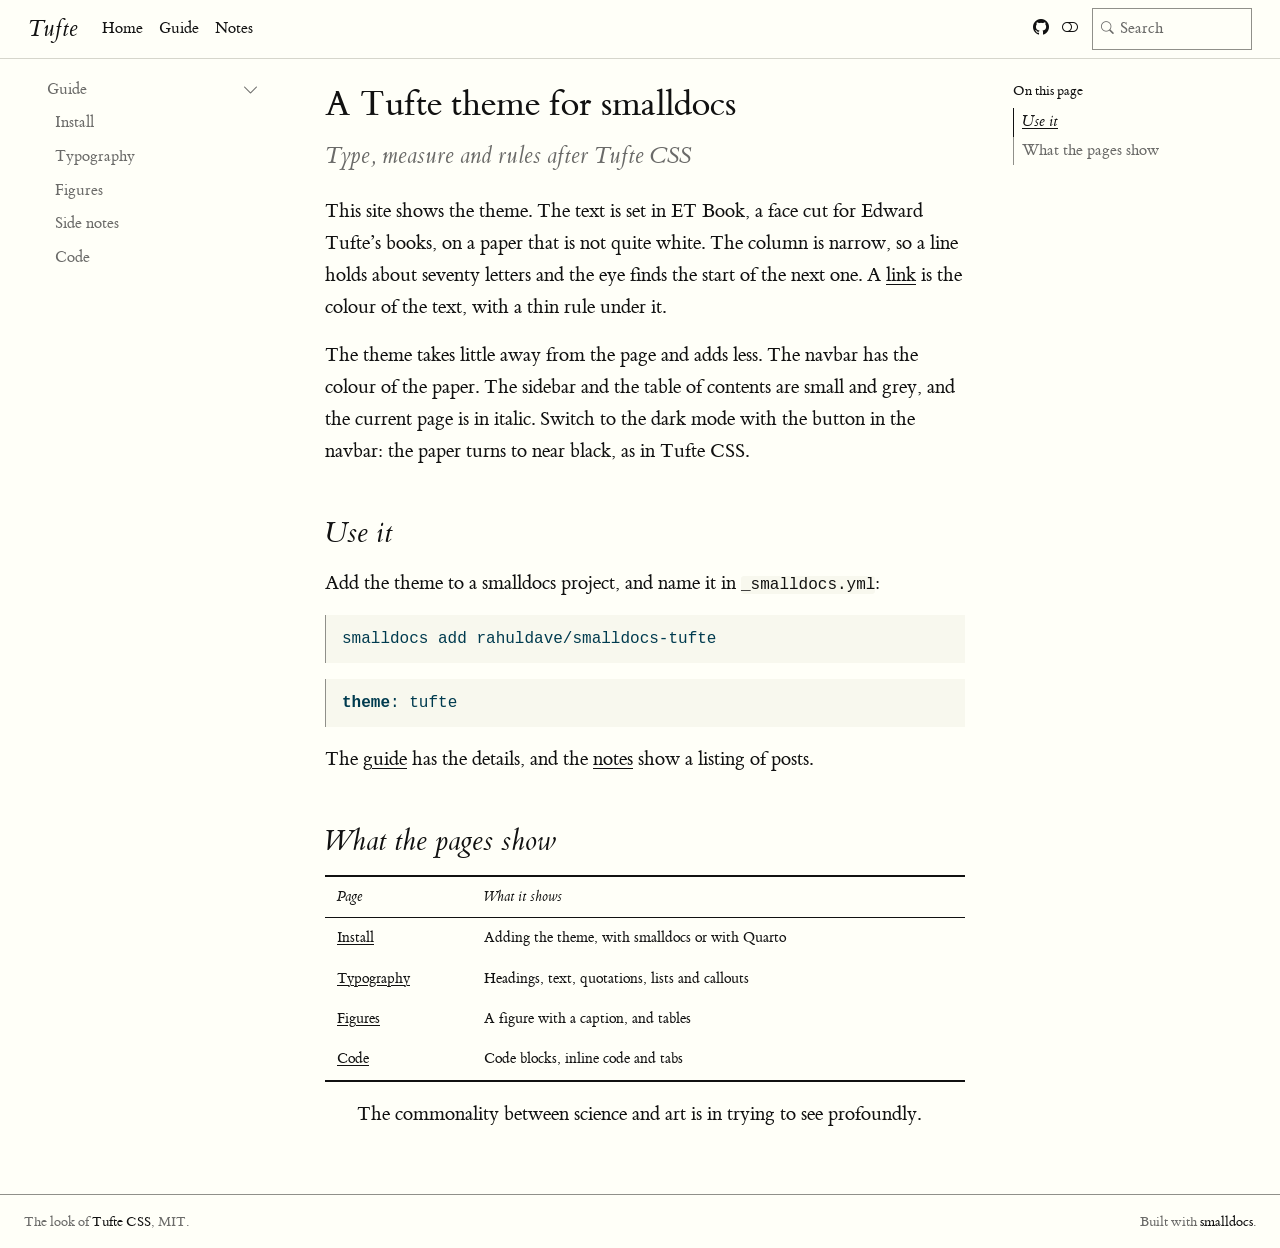
==== commit 616c9472: "Built site" ====
--- a/index.html
+++ b/index.html
@@ -1,4 +1,4 @@
-<!doctype html><html lang="en"><head><meta charset="utf-8"><meta name="generator" content="smalldocs-0.2.0"><meta name="viewport" content="width=device-width, initial-scale=1.0, user-scalable=yes"><meta name="description" content="A demo of the smalldocs-tufte theme"><title>A Tufte theme for smalldocs – Tufte</title><link rel="icon" href="site_libs/themes/tufte/logo.svg"><link rel="stylesheet" href="site_libs/themes/tufte/tufte.css" data-mode="light" class="quarto-color-scheme" id="quarto-bootstrap-light" media="not all and (prefers-color-scheme: dark)"><link rel="stylesheet" href="site_libs/themes/tufte/tufte-dark.css" data-mode="dark" class="quarto-color-scheme quarto-color-alternate" id="quarto-bootstrap-dark" media="(prefers-color-scheme: dark)"><link rel="stylesheet" href="site_libs/bootstrap-icons/bootstrap-icons.min.css"><link rel="stylesheet" href="site_libs/smalldocs.css"><meta name="smalldocs:offset" content="./"><script src="site_libs/bootstrap/bootstrap.bundle.min.js"></script><script src="site_libs/fuse/fuse.min.js"></script><script src="site_libs/smalldocs.js" defer></script><script>(function(){var d=document.documentElement,s=null;try{s=localStorage.getItem('smalldocs-scheme')}catch(e){}var alt=s?s==='alternate':!!(window.matchMedia&&matchMedia('(prefers-color-scheme: dark)').matches);var ls=document.querySelectorAll('link.quarto-color-scheme');if(alt)d.dataset.scheme='alternate';if(s)ls.forEach(function(l){var on=l.classList.contains('quarto-color-alternate')===alt;if(on)l.setAttribute('blocking','render');l.media=on?'all':'not all'});var on=ls[alt?1:0];if(on&&on.dataset.mode==='dark')d.classList.add('quarto-dark')})();</script></head><body class="nav-sidebar floating nav-fixed"><header id="quarto-header" class="headroom sticky-top"><nav class="navbar navbar-expand-lg sd-navbar-default"><div class="navbar-container container-fluid"><div class="navbar-brand-container mx-auto"><a class="navbar-brand" href="index.html"><span class="navbar-title">Tufte</span></a></div><button class="navbar-toggler" type="button" data-bs-toggle="collapse" data-bs-target="#navbarCollapse" aria-controls="navbarCollapse" aria-expanded="false" aria-label="Toggle navigation"><span class="navbar-toggler-icon"></span></button><div class="collapse navbar-collapse" id="navbarCollapse"><ul class="navbar-nav navbar-nav-scroll me-auto"><li class="nav-item"><a class="nav-link active" href="index.html" aria-current="page"><span class="menu-text">Home</span></a></li><li class="nav-item"><a class="nav-link" href="guide/install.html"><span class="menu-text">Guide</span></a></li><li class="nav-item"><a class="nav-link" href="notes/index.html"><span class="menu-text">Notes</span></a></li></ul><ul class="navbar-nav navbar-nav-scroll ms-auto"><li class="nav-item compact"><a class="nav-link" href="https://github.com/rahuldave/smalldocs-tufte" aria-label="github"><i class="bi bi-github" role="img"></i></a></li><li class="nav-item compact"><a class="quarto-color-scheme-toggle nav-link" href="" title="Toggle dark mode" onclick="window.smalldocsToggleScheme(); return false;"><i class="bi"></i></a></li></ul><div class="quarto-navbar-tools"><div class="smalldocs-search" id="quarto-search"><i class="bi bi-search" aria-hidden="true"></i><input type="search" class="form-control form-control-sm" placeholder="Search" aria-label="Search" autocomplete="off"><div class="smalldocs-search-results dropdown-menu"></div></div></div></div></div></nav><nav class="quarto-secondary-nav"><div class="container-fluid d-flex"><button type="button" class="quarto-btn-toggle btn" aria-controls="quarto-sidebar" aria-label="Toggle sidebar navigation"><i class="bi bi-layout-text-sidebar-reverse"></i></button></div></nav></header><div id="quarto-content" class="quarto-container page-columns page-rows-contents page-layout-article has-sidebar has-margin"><nav id="quarto-sidebar" class="sidebar collapse collapse-horizontal quarto-sidebar-collapse-item sidebar-navigation floating overflow-auto"><div class="sidebar-menu-container"><ul class="list-unstyled mt-1"><li class="sidebar-item sidebar-item-section"><div class="sidebar-item-container"><a class="sidebar-item-text sidebar-link text-start" data-bs-toggle="collapse" data-bs-target="#quarto-sidebar-section-1" role="navigation" aria-expanded="true"><span class="menu-text">Guide</span></a><a class="sidebar-item-toggle text-start" data-bs-toggle="collapse" data-bs-target="#quarto-sidebar-section-1" role="navigation" aria-expanded="true" aria-label="Toggle section"><i class="bi bi-chevron-right ms-2"></i></a></div><ul id="quarto-sidebar-section-1" class="collapse list-unstyled sidebar-section depth1 show"><li class="sidebar-item"><div class="sidebar-item-container"><a href="guide/install.html" class="sidebar-item-text sidebar-link"><span class="menu-text">Install</span></a></div></li><li class="sidebar-item"><div class="sidebar-item-container"><a href="guide/typography.html" class="sidebar-item-text sidebar-link"><span class="menu-text">Typography</span></a></div></li><li class="sidebar-item"><div class="sidebar-item-container"><a href="guide/figures.html" class="sidebar-item-text sidebar-link"><span class="menu-text">Figures</span></a></div></li><li class="sidebar-item"><div class="sidebar-item-container"><a href="guide/side-notes.html" class="sidebar-item-text sidebar-link"><span class="menu-text">Side notes</span></a></div></li><li class="sidebar-item"><div class="sidebar-item-container"><a href="guide/code.html" class="sidebar-item-text sidebar-link"><span class="menu-text">Code</span></a></div></li></ul></li></ul></div></nav><div id="quarto-sidebar-glass" class="quarto-sidebar-collapse-item"></div><div id="quarto-margin-sidebar" class="sidebar margin-sidebar"><nav id="TOC" role="doc-toc" class="toc-active"><h2 id="toc-title">On this page</h2><ul><li><a href="#use-it" id="toc-use-it" class="nav-link" data-scroll-target="#use-it">Use it</a></li><li><a href="#what-the-pages-show" id="toc-what-the-pages-show" class="nav-link" data-scroll-target="#what-the-pages-show">What the pages show</a></li></ul></nav></div><main class="content" id="quarto-document-content"><header id="title-block-header" class="quarto-title-block default"><div class="quarto-title"><h1 class="title">A Tufte theme for smalldocs</h1><p class="subtitle lead">Type, measure and rules after Tufte CSS</p></div><div class="quarto-title-meta"></div></header><p>This site shows the theme. The text is set in ET Book, a face cut for Edward
+<!doctype html><html lang="en"><head><meta charset="utf-8"><meta name="generator" content="smalldocs-0.5.5"><meta name="viewport" content="width=device-width, initial-scale=1.0, user-scalable=yes"><meta name="description" content="A demo of the smalldocs-tufte theme"><title>A Tufte theme for smalldocs – Tufte</title><link rel="icon" href="site_libs/themes/tufte/logo.svg"><link rel="stylesheet" href="site_libs/themes/tufte/tufte.css" data-mode="light" class="quarto-color-scheme" id="quarto-bootstrap-light" media="not all and (prefers-color-scheme: dark)"><link rel="stylesheet" href="site_libs/themes/tufte/tufte-dark.css" data-mode="dark" class="quarto-color-scheme quarto-color-alternate" id="quarto-bootstrap-dark" media="(prefers-color-scheme: dark)"><link rel="stylesheet" href="site_libs/bootstrap-icons/bootstrap-icons.min.css"><link rel="stylesheet" href="site_libs/smalldocs.css"><meta name="smalldocs:offset" content="./"><script src="site_libs/bootstrap/bootstrap.bundle.min.js"></script><script src="site_libs/fuse/fuse.min.js"></script><script src="site_libs/smalldocs.js" defer></script><script>(function(){var d=document.documentElement,s=null;try{s=localStorage.getItem('smalldocs-scheme')}catch(e){}var alt=s?s==='alternate':!!(window.matchMedia&&matchMedia('(prefers-color-scheme: dark)').matches);var ls=document.querySelectorAll('link.quarto-color-scheme');if(alt)d.dataset.scheme='alternate';if(s)ls.forEach(function(l){var on=l.classList.contains('quarto-color-alternate')===alt;if(on)l.setAttribute('blocking','render');l.media=on?'all':'not all'});var on=ls[alt?1:0];if(on&&on.dataset.mode==='dark')d.classList.add('quarto-dark')})();</script></head><body class="nav-sidebar floating nav-fixed"><header id="quarto-header" class="headroom sticky-top"><nav class="navbar navbar-expand-lg sd-navbar-default"><div class="navbar-container container-fluid"><div class="navbar-brand-container mx-auto"><a class="navbar-brand" href="index.html"><span class="navbar-title">Tufte</span></a></div><button class="navbar-toggler" type="button" data-bs-toggle="collapse" data-bs-target="#navbarCollapse" aria-controls="navbarCollapse" aria-expanded="false" aria-label="Toggle navigation"><span class="navbar-toggler-icon"></span></button><div class="collapse navbar-collapse" id="navbarCollapse"><ul class="navbar-nav navbar-nav-scroll me-auto"><li class="nav-item"><a class="nav-link active" href="index.html" aria-current="page"><span class="menu-text">Home</span></a></li><li class="nav-item"><a class="nav-link" href="guide/install.html"><span class="menu-text">Guide</span></a></li><li class="nav-item"><a class="nav-link" href="notes/index.html"><span class="menu-text">Notes</span></a></li></ul><ul class="navbar-nav navbar-nav-scroll ms-auto"><li class="nav-item compact"><a class="nav-link" href="https://github.com/rahuldave/smalldocs-tufte" aria-label="github"><i class="bi bi-github" role="img"></i></a></li><li class="nav-item compact"><a class="quarto-color-scheme-toggle nav-link" href="" title="Toggle dark mode" onclick="window.smalldocsToggleScheme(); return false;"><i class="bi"></i></a></li></ul><div class="quarto-navbar-tools"><div class="smalldocs-search" id="quarto-search"><i class="bi bi-search" aria-hidden="true"></i><input type="search" class="form-control form-control-sm" placeholder="Search" aria-label="Search" autocomplete="off"><div class="smalldocs-search-results dropdown-menu"></div></div></div></div></div></nav><nav class="quarto-secondary-nav"><div class="container-fluid d-flex"><button type="button" class="quarto-btn-toggle btn" aria-controls="quarto-sidebar" aria-label="Toggle sidebar navigation"><i class="bi bi-layout-text-sidebar-reverse"></i></button></div></nav></header><div id="quarto-content" class="quarto-container page-columns page-rows-contents page-layout-article has-sidebar has-margin"><nav id="quarto-sidebar" class="sidebar collapse collapse-horizontal quarto-sidebar-collapse-item sidebar-navigation floating overflow-auto"><div class="sidebar-menu-container"><ul class="list-unstyled mt-1"><li class="sidebar-item sidebar-item-section"><div class="sidebar-item-container"><a class="sidebar-item-text sidebar-link text-start" data-bs-toggle="collapse" data-bs-target="#quarto-sidebar-section-1" role="navigation" aria-expanded="true"><span class="menu-text">Guide</span></a><a class="sidebar-item-toggle text-start" data-bs-toggle="collapse" data-bs-target="#quarto-sidebar-section-1" role="navigation" aria-expanded="true" aria-label="Toggle section"><i class="bi bi-chevron-right ms-2"></i></a></div><ul id="quarto-sidebar-section-1" class="collapse list-unstyled sidebar-section depth1 show"><li class="sidebar-item"><div class="sidebar-item-container"><a href="guide/install.html" class="sidebar-item-text sidebar-link"><span class="menu-text">Install</span></a></div></li><li class="sidebar-item"><div class="sidebar-item-container"><a href="guide/typography.html" class="sidebar-item-text sidebar-link"><span class="menu-text">Typography</span></a></div></li><li class="sidebar-item"><div class="sidebar-item-container"><a href="guide/figures.html" class="sidebar-item-text sidebar-link"><span class="menu-text">Figures</span></a></div></li><li class="sidebar-item"><div class="sidebar-item-container"><a href="guide/side-notes.html" class="sidebar-item-text sidebar-link"><span class="menu-text">Side notes</span></a></div></li><li class="sidebar-item"><div class="sidebar-item-container"><a href="guide/code.html" class="sidebar-item-text sidebar-link"><span class="menu-text">Code</span></a></div></li></ul></li></ul></div></nav><div id="quarto-sidebar-glass" class="quarto-sidebar-collapse-item"></div><div id="quarto-margin-sidebar" class="sidebar margin-sidebar"><nav id="TOC" role="doc-toc" class="toc-active"><h2 id="toc-title">On this page</h2><ul><li><a href="#use-it" id="toc-use-it" class="nav-link" data-scroll-target="#use-it">Use it</a></li><li><a href="#what-the-pages-show" id="toc-what-the-pages-show" class="nav-link" data-scroll-target="#what-the-pages-show">What the pages show</a></li></ul></nav></div><main class="content" id="quarto-document-content"><header id="title-block-header" class="quarto-title-block default"><div class="quarto-title"><h1 class="title">A Tufte theme for smalldocs</h1><p class="subtitle lead">Type, measure and rules after Tufte CSS</p></div><div class="quarto-title-meta"></div></header><p>This site shows the theme. The text is set in ET Book, a face cut for Edward
 Tufte’s books, on a paper that is not quite white. The column is narrow, so a
 line holds about seventy letters and the eye finds the start of the next one.
 A <a href="https://edwardtufte.github.io/tufte-css/">link</a> is the colour of the text,
--- a/site_libs/themes/tufte/tufte.css
+++ b/site_libs/themes/tufte/tufte.css
@@ -14,230 +14,311 @@
 @font-face { font-family: "et-book"; src: url("et-book/et-book-display-italic-old-style-figures/et-book-display-italic-old-style-figures.woff") format("woff"); font-weight: normal; font-style: italic; font-display: swap; }
 @font-face { font-family: "et-book"; src: url("et-book/et-book-bold-line-figures/et-book-bold-line-figures.woff") format("woff"); font-weight: bold; font-style: normal; font-display: swap; }
 @font-face { font-family: "et-book-roman-old-style"; src: url("et-book/et-book-roman-old-style-figures/et-book-roman-old-style-figures.woff") format("woff"); font-weight: normal; font-style: normal; font-display: swap; }
-
-/* ---------------------------------------------------------------- Tufte: the light colours */
-
 :root, [data-bs-theme=light] {
   color-scheme: light;
-  --bs-body-bg: #fffff8; --bs-body-bg-rgb: 255, 255, 248;
-  --bs-body-color: #111; --bs-body-color-rgb: 17, 17, 17;
-  --bs-emphasis-color: #000; --bs-emphasis-color-rgb: 0, 0, 0;
-  --bs-heading-color: #111;
-  --bs-secondary-color: rgba(17, 17, 17, .62); --bs-secondary-color-rgb: 17, 17, 17;
-  --bs-tertiary-color: rgba(17, 17, 17, .45);
-  --bs-secondary-bg: #f2f2e8; --bs-secondary-bg-rgb: 242, 242, 232;
-  --bs-tertiary-bg: #f8f8ee; --bs-tertiary-bg-rgb: 248, 248, 238;
-  --bs-border-color: #d6d6cc; --bs-border-color-translucent: rgba(17, 17, 17, .14);
-  --bs-link-color: #111; --bs-link-color-rgb: 17, 17, 17;
-  --bs-link-hover-color: #7a1c1c; --bs-link-hover-color-rgb: 122, 28, 28;
-  --bs-code-color: #111;
-  --bs-primary: #111; --bs-primary-rgb: 17, 17, 17;
-  --bs-highlight-bg: #f5ecc4; --bs-highlight-color: #111;
-  --bs-primary-bg-subtle: #ecece2; --bs-primary-border-subtle: #cfcfc4; --bs-primary-text-emphasis: #111;
-  --bs-focus-ring-color: rgba(17, 17, 17, .2);
-  /* Tufte's few colours, muted, for the callouts */
-  --tufte-note: #3b5b7a; --tufte-tip: #3d6b3d; --tufte-warning: #9a7400; --tufte-important: #8b1a1a; --tufte-caution: #a0522d;
-}
-
-/* A part with data-bs-theme="dark", such as a dark navbar, gets the Tufte dark colours */
+  --tf-paper: #fffff8;
+  --tf-ink: #111111;
+  --tf-panel: #f8f8ee;
+  --tf-line: #d6d6cc;
+  --tf-muted: #6a6a68;
+  --tf-accent: #111111;
+  --tf-secondary: #6c757d;
+  --tf-code: #f8f8ee;
+  --tf-accent-text: #111111;
+  --tf-secondary-text: #6a6a68;
+  --tf-focus: #111111;
+  --tf-control-boundary: #90908a;
+  --tf-primary-fill: #111111;
+  --tf-button-ink: #fffff8;
+  --tf-secondary-action: #111111;
+  --tf-optional-highlight-fill: #dceaf4;
+  --tf-optional-highlight-ink: #111111;
+  --tf-primary-hover-fill: #101010;
+  --tf-primary-hover-ink: #fffff8;
+  --tf-link-hover: #101010;
+  --tf-decorative-line: #d6d6cc;
+  --tf-code-ink: #111111;
+  --tf-selected-fill: #111111;
+  --tf-selected-ink: #fffff8;
+  --tf-disabled-fill: #f8f8ee;
+  --tf-disabled-ink: #6a6a68;
+  --bs-body-bg: #fffff8;
+  --bs-body-bg-rgb: 255, 255, 248;
+  --bs-body-color: #111111;
+  --bs-body-color-rgb: 17, 17, 17;
+  --bs-heading-color: #111111;
+  --bs-emphasis-color: #111111;
+  --bs-emphasis-color-rgb: 17, 17, 17;
+  --bs-secondary-color: #6a6a68;
+  --bs-secondary-color-rgb: 106, 106, 104;
+  --bs-tertiary-color: #6a6a68;
+  --bs-secondary-bg: #f8f8ee;
+  --bs-secondary-bg-rgb: 248, 248, 238;
+  --bs-tertiary-bg: #f8f8ee;
+  --bs-tertiary-bg-rgb: 248, 248, 238;
+  --bs-border-color: #90908a;
+  --bs-border-color-translucent: #90908a;
+  --bs-link-color: #111111;
+  --bs-link-color-rgb: 17, 17, 17;
+  --bs-link-hover-color: #101010;
+  --bs-link-hover-color-rgb: 16, 16, 16;
+  --bs-code-color: #111111;
+  --bs-primary: #111111;
+  --bs-primary-rgb: 17, 17, 17;
+  --bs-highlight-bg: #dceaf4;
+  --bs-highlight-color: #111111;
+  --bs-primary-bg-subtle: #111111;
+  --bs-primary-text-emphasis: #fffff8;
+  --bs-primary-border-subtle: #90908a;
+  --bs-focus-ring-color: #111111;
+  --tf-success-fill: #e6f1e8;
+  --tf-success-ink: #204b32;
+  --tf-success-boundary: #73907c;
+  --tf-warning-fill: #fbf1dc;
+  --tf-warning-ink: #604414;
+  --tf-warning-boundary: #a0895a;
+  --tf-danger-fill: #f9e9e5;
+  --tf-danger-ink: #803c32;
+  --tf-danger-boundary: #a97e74;
+  --tf-info-fill: #e7eff8;
+  --tf-info-ink: #245c86;
+  --tf-info-boundary: #708ca5;
+  --tf-check-image: url("data:image/svg+xml,%3Csvg%20xmlns%3D%22http%3A%2F%2Fwww.w3.org%2F2000%2Fsvg%22%20viewBox%3D%220%200%2016%2016%22%3E%3Cpath%20d%3D%22m3%208%203%203%207-7%22%20fill%3D%22none%22%20stroke%3D%22%23fffff8%22%20stroke-width%3D%222%22%2F%3E%3C%2Fsvg%3E");
+  --tf-radio-image: url("data:image/svg+xml,%3Csvg%20xmlns%3D%22http%3A%2F%2Fwww.w3.org%2F2000%2Fsvg%22%20viewBox%3D%220%200%2016%2016%22%3E%3Ccircle%20cx%3D%228%22%20cy%3D%228%22%20r%3D%224%22%20fill%3D%22%23fffff8%22%2F%3E%3C%2Fsvg%3E");
+  --sd-inline-code: #111111;
+  --sd-code-bg: #f8f8ee;
+}
 [data-bs-theme=dark] {
   color-scheme: dark;
-  --bs-body-bg: #151515; --bs-body-bg-rgb: 21, 21, 21;
-  --bs-body-color: #ddd; --bs-body-color-rgb: 221, 221, 221;
-  --bs-emphasis-color: #fff; --bs-emphasis-color-rgb: 255, 255, 255;
-  --bs-heading-color: #ddd;
-  --bs-secondary-color: rgba(221, 221, 221, .62); --bs-secondary-color-rgb: 221, 221, 221;
-  --bs-tertiary-color: rgba(221, 221, 221, .45);
-  --bs-secondary-bg: #262624; --bs-secondary-bg-rgb: 38, 38, 36;
-  --bs-tertiary-bg: #1d1d1c; --bs-tertiary-bg-rgb: 29, 29, 28;
-  --bs-border-color: #3a3a37; --bs-border-color-translucent: rgba(221, 221, 221, .15);
-  --bs-link-color: #ddd; --bs-link-color-rgb: 221, 221, 221;
-  --bs-link-hover-color: #e8b4a0; --bs-link-hover-color-rgb: 232, 180, 160;
-  --bs-code-color: #ddd;
-  --bs-primary: #ddd; --bs-primary-rgb: 221, 221, 221;
-  --bs-highlight-bg: #4a4024; --bs-highlight-color: #eee;
-  --bs-primary-bg-subtle: #262624; --bs-primary-border-subtle: #3a3a37; --bs-primary-text-emphasis: #ddd;
-  --bs-focus-ring-color: rgba(221, 221, 221, .2);
-  --tufte-note: #8fb0d0; --tufte-tip: #93c093; --tufte-warning: #d8b65a; --tufte-important: #e08a8a; --tufte-caution: #d99a6c;
-}
-
-/* ---------------------------------------------------------------- Tufte: type, measure and rules, the same in both modes */
-/* smalldocs.css loads after this file, so a rule that must win over one of its rules starts with `html`. */
-
+  --tf-paper: #151515;
+  --tf-ink: #dddddd;
+  --tf-panel: #1d1d1c;
+  --tf-line: #3a3a37;
+  --tf-muted: #919191;
+  --tf-accent: #dddddd;
+  --tf-secondary: #7b838a;
+  --tf-code: #1d1d1c;
+  --tf-accent-text: #dddddd;
+  --tf-secondary-text: #919191;
+  --tf-focus: #dddddd;
+  --tf-control-boundary: #686865;
+  --tf-primary-fill: #dddddd;
+  --tf-button-ink: #151515;
+  --tf-secondary-action: #dddddd;
+  --tf-optional-highlight-fill: #233b4b;
+  --tf-optional-highlight-ink: #dddddd;
+  --tf-primary-hover-fill: #e0e0e0;
+  --tf-primary-hover-ink: #151515;
+  --tf-link-hover: #e0e0e0;
+  --tf-decorative-line: #3a3a37;
+  --tf-code-ink: #dddddd;
+  --tf-selected-fill: #dddddd;
+  --tf-selected-ink: #151515;
+  --tf-disabled-fill: #1d1d1c;
+  --tf-disabled-ink: #919191;
+  --bs-body-bg: #151515;
+  --bs-body-bg-rgb: 21, 21, 21;
+  --bs-body-color: #dddddd;
+  --bs-body-color-rgb: 221, 221, 221;
+  --bs-heading-color: #dddddd;
+  --bs-emphasis-color: #dddddd;
+  --bs-emphasis-color-rgb: 221, 221, 221;
+  --bs-secondary-color: #919191;
+  --bs-secondary-color-rgb: 145, 145, 145;
+  --bs-tertiary-color: #919191;
+  --bs-secondary-bg: #1d1d1c;
+  --bs-secondary-bg-rgb: 29, 29, 28;
+  --bs-tertiary-bg: #1d1d1c;
+  --bs-tertiary-bg-rgb: 29, 29, 28;
+  --bs-border-color: #686865;
+  --bs-border-color-translucent: #686865;
+  --bs-link-color: #dddddd;
+  --bs-link-color-rgb: 221, 221, 221;
+  --bs-link-hover-color: #e0e0e0;
+  --bs-link-hover-color-rgb: 224, 224, 224;
+  --bs-code-color: #dddddd;
+  --bs-primary: #dddddd;
+  --bs-primary-rgb: 221, 221, 221;
+  --bs-highlight-bg: #233b4b;
+  --bs-highlight-color: #dddddd;
+  --bs-primary-bg-subtle: #dddddd;
+  --bs-primary-text-emphasis: #151515;
+  --bs-primary-border-subtle: #686865;
+  --bs-focus-ring-color: #dddddd;
+  --tf-success-fill: #153b31;
+  --tf-success-ink: #b8e6d3;
+  --tf-success-boundary: #5e8678;
+  --tf-warning-fill: #3d3017;
+  --tf-warning-ink: #f3d798;
+  --tf-warning-boundary: #aa8648;
+  --tf-danger-fill: #3d2424;
+  --tf-danger-ink: #f1beb7;
+  --tf-danger-boundary: #a67570;
+  --tf-info-fill: #1d3043;
+  --tf-info-ink: #b9d9f3;
+  --tf-info-boundary: #7399b9;
+  --tf-check-image: url("data:image/svg+xml,%3Csvg%20xmlns%3D%22http%3A%2F%2Fwww.w3.org%2F2000%2Fsvg%22%20viewBox%3D%220%200%2016%2016%22%3E%3Cpath%20d%3D%22m3%208%203%203%207-7%22%20fill%3D%22none%22%20stroke%3D%22%23151515%22%20stroke-width%3D%222%22%2F%3E%3C%2Fsvg%3E");
+  --tf-radio-image: url("data:image/svg+xml,%3Csvg%20xmlns%3D%22http%3A%2F%2Fwww.w3.org%2F2000%2Fsvg%22%20viewBox%3D%220%200%2016%2016%22%3E%3Ccircle%20cx%3D%228%22%20cy%3D%228%22%20r%3D%224%22%20fill%3D%22%23151515%22%2F%3E%3C%2Fsvg%3E");
+  --sd-inline-code: #dddddd;
+  --sd-code-bg: #1d1d1c;
+}
+:root {
+  --tf-size-body: 1.25rem;
+  --tf-size-ui: 1rem;
+  --tf-size-metadata: 0.875rem;
+  --tf-size-heading: 1.875rem;
+  --tf-size-title: 2.25rem;
+  --tf-size-display: 3rem;
+  --tf-size-code: 1rem;
+  --tf-size-label: 1rem;
+  --tf-type-12: 0.75rem;
+  --tf-type-14: 0.875rem;
+  --tf-type-16: 1rem;
+  --tf-type-18: 1.125rem;
+  --tf-type-20: 1.25rem;
+  --tf-type-24: 1.5rem;
+  --tf-type-30: 1.875rem;
+  --tf-type-36: 2.25rem;
+  --tf-type-48: 3rem;
+  --tf-type-60: 3.75rem;
+  --tf-type-72: 4.5rem;
+  --tf-space-0: 0rem;
+  --tf-space-4: 0.25rem;
+  --tf-space-8: 0.5rem;
+  --tf-space-12: 0.75rem;
+  --tf-space-16: 1rem;
+  --tf-space-24: 1.5rem;
+  --tf-space-32: 2rem;
+  --tf-space-48: 3rem;
+  --tf-space-64: 4rem;
+  --tf-space-96: 6rem;
+  --tf-space-128: 8rem;
+  --tf-gap-outer: 1.5rem;
+  --tf-gap-narrowOuter: 1rem;
+  --tf-gap-paragraph: 1rem;
+  --tf-gap-group: 3rem;
+  --tf-gap-withinGroup: 1rem;
+  --tf-gap-columns: 2rem;
+  --tf-gap-panel: 0rem;
+  --tf-line-display: 1.1;
+  --tf-line-heading: 1.2;
+  --tf-line-presentation: 1.35;
+  --tf-line-ui: 1.5;
+  --tf-line-code: 1.5;
+  --tf-line-reading: 1.6;
+  --tf-font-body: et-book, Palatino, "Palatino Linotype", "Palatino LT STD", "Book Antiqua", Georgia, serif;
+  --tf-font-heading: et-book, Palatino, "Palatino Linotype", "Palatino LT STD", "Book Antiqua", Georgia, serif;
+  --tf-font-ui: et-book, Palatino, "Palatino Linotype", "Palatino LT STD", "Book Antiqua", Georgia, serif;
+  --tf-font-display: et-book, Palatino, "Palatino Linotype", "Palatino LT STD", "Book Antiqua", Georgia, serif;
+  --tf-font-code: Consolas, "Liberation Mono", Menlo, Courier, monospace;
+}
+/* Shared reading rules. Color and scale values come only from foundations.json. */
 :root, [data-bs-theme] {
-  --bs-body-font-family: et-book, Palatino, "Palatino Linotype", "Palatino LT STD", "Book Antiqua", Georgia, serif;
-  --bs-font-sans-serif: et-book, Palatino, "Palatino Linotype", "Palatino LT STD", "Book Antiqua", Georgia, serif;
-  --bs-font-monospace: Consolas, "Liberation Mono", Menlo, Courier, monospace;
-  --bs-body-font-size: 1.4rem;
-  --bs-body-line-height: 1.45;
-  --bs-border-radius: 0; --bs-border-radius-sm: 0; --bs-border-radius-lg: 0;
-  --bs-link-decoration: underline;
+  --bs-body-font-family: var(--tf-font-body);
+  --bs-font-sans-serif: var(--tf-font-ui);
+  --bs-font-monospace: var(--tf-font-code);
+  --bs-body-font-size: var(--tf-size-body);
+  --bs-body-line-height: var(--tf-line-reading);
+  --bs-border-radius: 0;
+  --bs-border-radius-sm: 0;
+  --bs-border-radius-lg: 0;
 }
 html:root {
-  --sd-body-width: 720px;
+  font-size: 100%;
+  --sd-root-font-size: 100%;
+  --sd-body-width: 640px;
   --sd-sidebar-width: 230px;
   --sd-margin-width: 220px;
-  --sd-gap: 3rem;
-  --sd-inline-code: var(--bs-body-color);
-  --sd-code-bg: rgba(var(--bs-emphasis-color-rgb), .035);
-}
-html.quarto-dark:root { --sd-inline-code: var(--bs-body-color); --sd-code-bg: rgba(255, 255, 255, .05); }
-/* the size of 1rem, as in Tufte CSS. smalldocs sets 17px; html:root wins over it, and --sd-root-font-size is how a newer smalldocs reads it */
-html:root { font-size: 15px; --sd-root-font-size: 15px; }
-body { -webkit-font-smoothing: antialiased; font-variant-ligatures: common-ligatures; }
-html body.listing #quarto-content { --sd-body-width: 900px; }
-html body.docked #quarto-content { --sd-body-width: 760px; --sd-sidebar-width: 230px; }
+  --sd-gap: var(--tf-gap-group);
+}
+body { font-size: var(--tf-size-body); line-height: var(--tf-line-reading); font-synthesis: none; -webkit-font-smoothing: antialiased; }
+html body.docked #quarto-content, html body.listing #quarto-content { --sd-body-width: 640px; }
+html main.content { color: var(--tf-ink); }
+html main.content p, html main.content li { line-height: var(--tf-line-reading); }
+html main.content p { margin-top: 0; margin-bottom: var(--tf-gap-paragraph); }
+a { color: var(--tf-accent-text); text-decoration: underline; text-decoration-thickness: 1px; text-underline-offset: .14em; }
+a:hover { color: var(--tf-link-hover); text-decoration-thickness: 2px; }
+html :is(.navbar, .sidebar-navigation, #TOC, .breadcrumb, .page-navigation, .footer) a { text-decoration: none; }
+html :is(h1,h2,h3,h4,h5,h6,.h1,.h2,.h3,.h4,.h5,.h6) { color: var(--tf-ink); font-weight: 400; line-height: var(--tf-line-heading); }
+html main.content h1:not(.title), html main.content h2 { font-size: var(--tf-size-heading); margin: var(--tf-space-48) 0 var(--tf-space-16); border: 0; padding: 0; }
+html main.content h3 { font-size: var(--tf-type-24); margin: var(--tf-space-32) 0 var(--tf-space-12); }
+html main.content :is(h2,h3,h4) { font-style: italic; }
+html .quarto-title h1.title { font-size: var(--tf-size-title); font-weight: 400; margin-bottom: var(--tf-space-16); }
+html .editorial-title, html .display-title { font-size: var(--tf-size-display); }
+html .quarto-title .subtitle { font-size: var(--tf-type-24); font-style: italic; line-height: var(--tf-line-heading); }
+html :is(.quarto-title-meta,.quarto-post .metadata,.quarto-post .listing-subtitle,.footer,.nav-footer,figcaption,caption,.margin-caption) { font-size: var(--tf-size-metadata); color: var(--tf-muted); line-height: var(--tf-line-ui); }
+html :is(.navbar,.sidebar-navigation,.margin-sidebar,#TOC,.breadcrumb,.page-navigation,.nav-page,.form-control,.form-select,.form-label,.btn,.dropdown-menu,.nav-tabs) { font-size: var(--tf-size-ui); line-height: var(--tf-line-ui); }
+html :is(.navbar-title,.sidebar-title) { font-size: var(--tf-type-24); font-weight: 400; font-style: italic; }
+html :is(.sidebar-link,#TOC .nav-link) { opacity: 1; color: var(--tf-muted); }
+html :is(.sidebar-link.active,#TOC .nav-link.active) { color: var(--tf-ink); font-style: italic; text-decoration: underline; }
+html .sd-navbar-default, html body.docked .sidebar-navigation { background: var(--tf-paper); color: var(--tf-ink); }
+html .sd-navbar-default { border-bottom: 1px solid var(--tf-decorative-line); }
+html main.content :is(.column-margin,.margin-aside,div.aside) { font-size: var(--tf-size-ui); line-height: var(--tf-line-ui); color: var(--tf-ink); }
+html main.content .margin-caption { color: var(--tf-muted); }
+html main.content .column-margin .figure-img { margin-bottom: var(--tf-space-8); }
+html main.content .footnote-ref { color: inherit; text-decoration: none; }
+html .footnotes { font-size: var(--tf-size-ui); }
+html main.content blockquote { border: 0; padding: 0 0 0 var(--tf-space-32); color: var(--tf-ink); }
+hr { opacity: 1; border-color: var(--tf-decorative-line); }
+html :is(.card,.quarto-grid-item,.quarto-grid-item:hover,.card-body,.card-header,.card-footer) {
+  --bs-card-bg: transparent; --bs-card-border-width: 0; --bs-card-spacer-x: 0; --bs-card-spacer-y: 0;
+  background: transparent; border: 0; border-radius: 0; box-shadow: none; padding: 0;
+}
+html .card + .card { margin-top: var(--tf-gap-group); }
+html .quarto-post .listing-title { font-size: var(--tf-type-24); font-style: italic; }
+html .table { --bs-table-bg: transparent; --bs-table-color: var(--tf-ink); --bs-table-border-color: var(--tf-decorative-line); font-size: var(--tf-size-ui); font-variant-numeric: tabular-nums; border-top: 2px solid var(--tf-ink); border-bottom: 2px solid var(--tf-ink); }
+html table.table > :not(caption) > * > * { border-bottom-width: 0; padding: var(--tf-space-8) var(--tf-space-12); }
+html table.table > thead > tr > * { border-bottom: 1px solid var(--tf-ink); font-weight: 400; font-style: italic; }
+html :is(code,kbd,pre,samp) { font-family: var(--tf-font-code); color: var(--tf-code-ink); }
+html :not(pre) > code { font-size: var(--tf-size-code); background: var(--tf-code); padding: 0; }
+html pre { font-size: var(--tf-size-code); line-height: var(--tf-line-code); }
+html :is(pre,div.sourceCode,.code-with-filename-file) { border-radius: 0; }
+html div.sourceCode { background: var(--tf-code); border-left: 1px solid var(--tf-control-boundary); }
+html pre code { font-size: inherit; }
+html .callout { border: 0; border-left: 2px solid var(--tf-state-ink); border-radius: 0; background: transparent; margin: var(--tf-space-32) 0; padding: 0 0 0 var(--tf-space-16); }
+html .callout-note { --tf-state-ink: var(--tf-info-ink); }
+html .callout-tip { --tf-state-ink: var(--tf-success-ink); }
+html .callout-warning { --tf-state-ink: var(--tf-warning-ink); }
+html :is(.callout-important,.callout-caution) { --tf-state-ink: var(--tf-danger-ink); }
+html :is(.callout-header,.callout.callout > div.callout-header) { background: transparent; color: var(--tf-ink); font-size: var(--tf-size-body); font-weight: 400; font-style: italic; opacity: 1; padding: 0; }
+html :is(.callout-body,.callout.callout .callout-body) { font-size: var(--tf-size-body); padding: 0; }
+html :is(mark,.mark,.optional-highlight) { background: var(--tf-optional-highlight-fill); color: var(--tf-optional-highlight-ink); }
+::selection { background: var(--tf-selected-fill); color: var(--tf-selected-ink); }
+html .btn-primary { --bs-btn-bg: var(--tf-primary-fill); --bs-btn-color: var(--tf-button-ink); --bs-btn-border-color: var(--tf-primary-fill); --bs-btn-hover-bg: var(--tf-primary-hover-fill); --bs-btn-hover-color: var(--tf-primary-hover-ink); --bs-btn-hover-border-color: var(--tf-primary-hover-fill); --bs-btn-active-bg: var(--tf-selected-fill); --bs-btn-active-color: var(--tf-selected-ink); }
+html :is(.btn-secondary,.btn-outline-primary) { --bs-btn-bg: transparent; --bs-btn-color: var(--tf-secondary-action); --bs-btn-border-color: var(--tf-control-boundary); --bs-btn-hover-bg: var(--tf-panel); --bs-btn-hover-color: var(--tf-secondary-action); --bs-btn-hover-border-color: var(--tf-control-boundary); }
+html :is(.btn:disabled,.btn.disabled,[aria-disabled=true],.form-control:disabled,.form-select:disabled) { color: var(--tf-disabled-ink); background: var(--tf-disabled-fill); border-color: var(--tf-control-boundary); opacity: 1; }
+html :is(.form-control,.form-select,.form-check-input) { color: var(--tf-ink); background-color: var(--tf-paper); border: 1px solid var(--tf-control-boundary); border-radius: 0; }
+html .form-check-input:checked { background-color: var(--tf-selected-fill); border-color: var(--tf-control-boundary); background-image: var(--tf-check-image); }
+html .form-check-input[type=radio] { border-radius: 50%; }
+html .form-check-input[type=radio]:checked { background-image: var(--tf-radio-image); }
+html .form-control::placeholder { color: var(--tf-muted); opacity: 1; }
+html :is(a,button,input,select,textarea,[tabindex]):focus-visible { outline: 2px solid var(--tf-focus); outline-offset: 4px; box-shadow: none; }
+html :is(.form-control,.form-select):focus { border-color: var(--tf-control-boundary); box-shadow: none; }
+html :is([aria-selected=true],[aria-current=page].selected,.nav-pills .nav-link.active) { background: var(--tf-selected-fill); color: var(--tf-selected-ink); text-decoration: underline; }
+html [aria-invalid=true] { border: 2px solid var(--tf-danger-ink); }
+html .invalid-feedback { display: block; color: var(--tf-danger-ink); font-size: var(--tf-size-ui); }
+html .alert { border: 1px solid var(--tf-state-boundary); background: var(--tf-state-fill); color: var(--tf-state-ink); border-radius: 0; }
+html .alert-success { --tf-state-fill: var(--tf-success-fill); --tf-state-ink: var(--tf-success-ink); --tf-state-boundary: var(--tf-success-boundary); }
+html .alert-warning { --tf-state-fill: var(--tf-warning-fill); --tf-state-ink: var(--tf-warning-ink); --tf-state-boundary: var(--tf-warning-boundary); }
+html .alert-danger { --tf-state-fill: var(--tf-danger-fill); --tf-state-ink: var(--tf-danger-ink); --tf-state-boundary: var(--tf-danger-boundary); }
+html .alert-info { --tf-state-fill: var(--tf-info-fill); --tf-state-ink: var(--tf-info-ink); --tf-state-boundary: var(--tf-info-boundary); }
+@media (max-width: 767.98px) {
+  html:root { --sd-gap: var(--tf-space-16); }
+  html main.content :is(.column-margin,.margin-aside,div.aside) { float: none; width: auto; max-width: 100%; margin: var(--tf-space-16) 0; }
+  html .margin-caption { float: none; width: auto; }
+}
 
-/* Links: the text's own colour, underlined with a thin rule, as in Tufte CSS */
-a { text-decoration-thickness: 1px; text-underline-offset: .14em; text-decoration-color: rgba(var(--bs-body-color-rgb), .55); }
-a:hover { text-decoration-color: currentColor; }
-.navbar a, .sidebar-navigation a, #TOC a, .breadcrumb a, .page-navigation a, .footer a, .search-result, .quarto-post a, .quarto-grid-link, .listing-category { text-decoration: none; }
-
-/* Headings: normal weight, h2 and h3 in italic */
-h1, h2, h3, h4, h5, h6, .h1, .h2, .h3, .h4, .h5, .h6 { font-weight: 400; line-height: 1.1; }
-h2, h3, .h2, .h3 { font-style: italic; }
-html main.content h1, html main.content h2, html main.content h3, html main.content h4, html main.content h5, html main.content h6 { font-weight: 400; }
-html .quarto-title h1.title { font-size: 3.2rem; font-weight: 400; line-height: 1.05; margin-bottom: .75rem; }
-html .quarto-title .subtitle { font-style: italic; font-size: 1.8rem; line-height: 1.2; margin-top: .5rem; }
-html main.content h1:not(.title) { font-size: 2.6rem; margin-top: 3rem; }
-html main.content h2 { font-size: 2.2rem; font-style: italic; border-bottom: 0; padding-bottom: 0; margin-top: 2.6rem; margin-bottom: 1.2rem; }
-html main.content h3 { font-size: 1.7rem; font-style: italic; margin-top: 2rem; margin-bottom: 1rem; }
-html main.content h4 { font-size: 1.4rem; font-style: italic; margin-top: 1.6rem; margin-bottom: .8rem; }
-html main.content h5, html main.content h6 { font-size: 1.4rem; font-variant: small-caps; letter-spacing: .03em; }
-html .header-section-number { font-style: normal; }
-.quarto-title-meta-heading { letter-spacing: .06em; }
-
-/* The text */
-p, ul, ol, dl { line-height: 1.45; }
-main.content p, main.content li { hyphens: auto; -webkit-hyphens: auto; }
-html code, html a { hyphens: manual; -webkit-hyphens: manual; }
-main.content > p:first-of-type, .quarto-title-block + p { margin-top: 0; }
-html dt { font-weight: 400; font-style: italic; }
-b, strong { font-weight: bold; }
-hr { opacity: 1; border-top: 1px solid var(--bs-border-color); width: 55%; }
-html main.content blockquote { border-left: 0; padding: 0 0 0 2rem; font-style: normal; color: var(--bs-body-color); }
-html main.content blockquote footer { text-align: right; font-size: 1.1rem; }
-html .footnotes { font-size: 1.1rem; }
-.numeral { font-family: et-book-roman-old-style; }
-::selection { background: rgba(var(--bs-body-color-rgb), .15); }
-mark, .mark { padding: 0 .1em; }
-
-/* Figures and tables */
-html .quarto-figure figcaption, figcaption { font-size: 1.1rem; font-style: italic; color: var(--bs-secondary-color); line-height: 1.4; }
-html main.content table { font-size: 1.15rem; }
-.table { --bs-table-bg: transparent; --bs-table-color: var(--bs-body-color); --bs-table-striped-bg: rgba(var(--bs-body-color-rgb), .03); --bs-table-hover-bg: rgba(var(--bs-body-color-rgb), .05); --bs-table-border-color: var(--bs-border-color); font-variant-numeric: tabular-nums; }
-/* Booktabs: a heavy rule above and below, a light one under the header, none between rows */
-table.table { border-top: 2px solid var(--bs-body-color); border-bottom: 2px solid var(--bs-body-color); }
-table.table > :not(caption) > * > * { border-bottom-width: 0; padding: .35rem .75rem; }
-table.table > thead > tr > * { border-bottom: 1px solid var(--bs-body-color); font-weight: 400; font-style: italic; }
-caption { font-style: italic; font-size: 1.1rem; color: var(--bs-secondary-color); }
-
-/* Code: Consolas, no box, a little smaller than the text */
-code, kbd, pre, samp { font-family: var(--bs-font-monospace); }
-html code { font-size: .8em; }
-html pre { font-size: 1rem; line-height: 1.45; }
-html :not(pre) > code { background: none; padding: 0; }
-html pre, html div.sourceCode { border-radius: 0; }
-html div.sourceCode { background: var(--sd-code-bg); border-left: 1px solid var(--bs-border-color); }
-html pre code { font-size: inherit; }
-html .code-with-filename-file { border-radius: 0; }
-html .code-with-filename-file pre { font-size: .9rem; font-style: italic; }
-
-/* Callouts: a thin rule in a muted colour, a title in italic, no tinted box */
-html .callout { border: 0; border-left: 2px solid var(--sd-callout); border-radius: 0; margin: 1.8rem 0; padding-left: .25rem; }
-html .callout-note { --sd-callout: var(--tufte-note); }
-html .callout-tip { --sd-callout: var(--tufte-tip); }
-html .callout-warning { --sd-callout: var(--tufte-warning); }
-html .callout-important { --sd-callout: var(--tufte-important); }
-html .callout-caution { --sd-callout: var(--tufte-caution); }
-html .callout-header { background: none; font-weight: 400; font-style: italic; font-size: 1.3rem; padding: 0 .9rem; }
-html .callout-body { padding: .2rem .9rem; font-size: 1.25rem; }
-html .callout:not(.callout-titled) .callout-body { padding-top: .2rem; }
-html .callout-body > :first-child { margin-top: 0; }
-
-/* Tabsets */
-.nav-tabs { --bs-nav-tabs-border-radius: 0; --bs-nav-tabs-link-active-bg: var(--bs-body-bg); }
-.nav-tabs .nav-link { font-style: italic; font-size: 1.15rem; color: var(--bs-secondary-color); }
-.nav-tabs .nav-link.active { color: var(--bs-body-color); }
-html .panel-tabset .tab-content { border-radius: 0; }
-
-/* The navbar: the same paper as the page, a hairline below, the title in italic */
-html .sd-navbar-default { background: var(--bs-body-bg); border-bottom: 1px solid var(--bs-border-color); --bs-navbar-color: var(--bs-secondary-color); --bs-navbar-active-color: var(--bs-body-color); --bs-navbar-hover-color: var(--bs-body-color); }
-html #quarto-header .navbar { padding-top: .6rem; padding-bottom: .6rem; }
-html .navbar-title { font-weight: 400; font-style: italic; font-size: 1.7rem; }
-.navbar { font-size: 1.2rem; }
-.navbar .nav-link.active { font-style: italic; }
-.navbar-toggler { border: 0; }
-.form-control, .form-select { font-size: 1.05rem; border-radius: 0; background-color: var(--bs-body-bg); }
-.form-control:focus, .form-select:focus { border-color: var(--bs-body-color); box-shadow: none; }
-.dropdown-menu { --bs-dropdown-font-size: 1.1rem; --bs-dropdown-bg: var(--bs-body-bg); --bs-dropdown-link-active-bg: var(--bs-secondary-bg); --bs-dropdown-link-active-color: var(--bs-body-color); border-radius: 0; }
-html .search-result-title { font-weight: 400; font-style: italic; font-size: 1.15rem; }
-html .search-result-section, html .search-result-text { font-size: 1rem; }
-
-/* The sidebar and the table of contents: small, quiet, the current page in italic */
-html .sidebar-navigation { font-size: 1.15rem; }
-html .sidebar-title { font-style: italic; font-size: 1.6rem; }
-html .sidebar-link { opacity: .75; }
-html .sidebar-link.active { color: var(--bs-body-color); opacity: 1; font-style: italic; }
-html .sidebar-item-section > .sidebar-item-container .sidebar-link { opacity: 1; font-variant: small-caps; letter-spacing: .04em; }
-html body.docked .sidebar-navigation { background: var(--bs-body-bg); }
-html .margin-sidebar { font-size: 1.1rem; }
-html #TOC #toc-title { font-size: 1.15rem; font-style: italic; }
-html #TOC .nav-link { border-left: 0; padding-left: 0; }
-html #TOC .nav-link.active { color: var(--bs-body-color); font-style: italic; }
-html .toc-action { font-size: 1rem; }
-html .breadcrumb { font-size: 1.05rem; font-style: italic; }
-
-/* Side notes and margin notes, as Tufte's: smalldocs puts them in the margin; here they get the type of a small text */
-html main.content .column-margin, html main.content .margin-aside, html main.content div.aside {
-  font-size: 1.1rem; line-height: 1.35; color: var(--bs-body-color);
-}
-html main.content .margin-caption { font-size: 1.1rem; line-height: 1.35; font-style: italic; color: var(--bs-secondary-color); }
-html main.content .column-container sup, html main.content .footnote-ref sup { font-size: .7em; line-height: 0; }
-html main.content .footnote-ref { color: inherit; text-decoration: none; }
-html main.content .column-margin .figure-img { margin-bottom: .4rem; }
-
-/* Listings and cards */
-html .quarto-post .listing-title { font-style: italic; font-size: 1.7rem; }
-html .quarto-post .metadata, html .quarto-post .listing-subtitle { font-size: 1.1rem; }
-html .quarto-category, html .listing-category { text-transform: none; font-style: italic; font-size: 1rem; border: 0; padding: 0 .3rem 0 0; }
-.card { --bs-card-bg: var(--bs-body-bg); --bs-card-border-radius: 0; --bs-card-inner-border-radius: 0; }
-html .quarto-grid-item .card-title { font-style: italic; font-size: 1.4rem; font-variant: normal; letter-spacing: 0; }
-html .quarto-grid-item .listing-description, html .quarto-grid-item .card-subtitle { font-size: 1.1rem; }
-html .quarto-post .listing-description { font-size: 1.25rem; }
-html .quarto-post .thumbnail-image { border-radius: 0; }
-html .listing-actions-group { flex-wrap: wrap; }
-html .quarto-listing-category-title { font-weight: 400; font-style: italic; font-size: 1.15rem; }
-html .quarto-grid-item:hover { box-shadow: none; border-color: var(--bs-body-color); }
-
-/* Page navigation and footer */
-html .pagination-link { font-weight: 400; font-style: italic; }
-html .footer { font-size: 1.05rem; }
-.btn { border-radius: 0; }
-.btn-primary { --bs-btn-bg: var(--bs-body-color); --bs-btn-border-color: var(--bs-body-color); --bs-btn-color: var(--bs-body-bg); --bs-btn-hover-bg: var(--bs-emphasis-color); --bs-btn-hover-border-color: var(--bs-emphasis-color); --bs-btn-hover-color: var(--bs-body-bg); --bs-btn-active-bg: var(--bs-emphasis-color); --bs-btn-active-border-color: var(--bs-emphasis-color); --bs-btn-active-color: var(--bs-body-bg); --bs-btn-disabled-bg: var(--bs-body-color); --bs-btn-disabled-border-color: var(--bs-body-color); --bs-btn-disabled-color: var(--bs-body-bg); }
-
-/* Bootstrap's components, on any page: ink in place of Bootstrap's blue */
-.btn-outline-primary { --bs-btn-color: var(--bs-body-color); --bs-btn-border-color: var(--bs-body-color); --bs-btn-hover-color: var(--bs-body-bg); --bs-btn-hover-bg: var(--bs-body-color); --bs-btn-hover-border-color: var(--bs-body-color); --bs-btn-active-color: var(--bs-body-bg); --bs-btn-active-bg: var(--bs-body-color); --bs-btn-active-border-color: var(--bs-body-color); --bs-btn-disabled-color: var(--bs-body-color); --bs-btn-disabled-border-color: var(--bs-body-color); }
-.btn-link { --bs-btn-color: var(--bs-link-color); --bs-btn-hover-color: var(--bs-link-hover-color); }
-.text-bg-primary { color: var(--bs-body-bg) !important; }
-.list-group { --bs-list-group-bg: transparent; --bs-list-group-active-bg: var(--bs-body-color); --bs-list-group-active-border-color: var(--bs-body-color); --bs-list-group-active-color: var(--bs-body-bg); }
-.pagination { --bs-pagination-bg: transparent; --bs-pagination-color: var(--bs-body-color); --bs-pagination-hover-color: var(--bs-body-color); --bs-pagination-focus-color: var(--bs-body-color); --bs-pagination-focus-box-shadow: none; --bs-pagination-active-bg: var(--bs-body-color); --bs-pagination-active-border-color: var(--bs-body-color); --bs-pagination-active-color: var(--bs-body-bg); --bs-pagination-border-radius: 0; }
-.progress, .progress-stacked { --bs-progress-bar-bg: var(--bs-body-color); --bs-progress-bar-color: var(--bs-body-bg); --bs-progress-bg: var(--bs-secondary-bg); --bs-progress-border-radius: 0; }
-.nav-pills { --bs-nav-pills-link-active-bg: var(--bs-body-color); --bs-nav-pills-link-active-color: var(--bs-body-bg); --bs-nav-pills-border-radius: 0; }
-.form-check-input:checked, .form-check-input[type=checkbox]:indeterminate { background-color: #5a5a55; border-color: #5a5a55; }
-.form-check-input:focus, .form-range:focus::-webkit-slider-thumb { box-shadow: 0 0 0 .2rem var(--bs-focus-ring-color); border-color: var(--bs-body-color); }
-.form-range::-webkit-slider-thumb { background-color: var(--bs-body-color); }
-.form-range::-moz-range-thumb { background-color: var(--bs-body-color); }
-.accordion { --bs-accordion-btn-focus-box-shadow: 0 0 0 .2rem var(--bs-focus-ring-color); --bs-accordion-active-color: var(--bs-body-color); }
-.badge { --bs-badge-font-weight: 400; }
-
-@media (max-width: 991.98px) {
-  html .quarto-title h1.title { font-size: 2.4rem; }
-  html main.content h2 { font-size: 1.9rem; }
-  html main.content h3 { font-size: 1.5rem; }
-  html .navbar-title { font-size: 1.4rem; }
-}
-@media (max-width: 575.98px) {
-  :root, [data-bs-theme] { --bs-body-font-size: 1.3rem; }
-  html .quarto-title h1.title { font-size: 2.1rem; }
-}
+/* Local navbar variables must override Bootstrap's component defaults in dark mode. */
+html .navbar { --bs-navbar-color: var(--tf-ink); --bs-navbar-hover-color: var(--tf-link-hover); --bs-navbar-active-color: var(--tf-ink); --bs-navbar-brand-color: var(--tf-ink); --bs-navbar-brand-hover-color: var(--tf-link-hover); }
+html .navbar :is(.navbar-brand,.navbar-title,.nav-link) { color: var(--tf-ink); }
+html input:disabled { opacity: 1; }
+/* UI insets deliberately use the same finite spacing vocabulary as prose. */
+html :is(.btn,.form-control,.form-select) { padding: var(--tf-space-8) var(--tf-space-16); }
+html .form-select { padding-right: var(--tf-space-48); }
+html .form-label { margin-bottom: var(--tf-space-8); }
+html .navbar, html #quarto-header .navbar { padding: var(--tf-space-8) var(--tf-space-16); }
+html .navbar .navbar-brand { padding: 0; margin-right: var(--tf-space-16); }
+html .navbar .nav-link { padding: var(--tf-space-8) var(--tf-space-16); }
+html .navbar-toggler { padding: var(--tf-space-8) var(--tf-space-12); }
+html #TOC .nav-link { padding: var(--tf-space-4) var(--tf-space-8); }
+html .sidebar-item-container { padding-block: var(--tf-space-4); }
--- a/site_libs/themes/tufte/tufte-dark.css
+++ b/site_libs/themes/tufte/tufte-dark.css
@@ -21,208 +21,237 @@
 @font-face { font-family: "et-book"; src: url("et-book/et-book-display-italic-old-style-figures/et-book-display-italic-old-style-figures.woff") format("woff"); font-weight: normal; font-style: italic; font-display: swap; }
 @font-face { font-family: "et-book"; src: url("et-book/et-book-bold-line-figures/et-book-bold-line-figures.woff") format("woff"); font-weight: bold; font-style: normal; font-display: swap; }
 @font-face { font-family: "et-book-roman-old-style"; src: url("et-book/et-book-roman-old-style-figures/et-book-roman-old-style-figures.woff") format("woff"); font-weight: normal; font-style: normal; font-display: swap; }
-
-/* ---------------------------------------------------------------- Tufte: the dark colours, as Tufte CSS's dark mode */
-
 :root, [data-bs-theme=light], [data-bs-theme=dark] {
   color-scheme: dark;
-  --bs-body-bg: #151515; --bs-body-bg-rgb: 21, 21, 21;
-  --bs-body-color: #ddd; --bs-body-color-rgb: 221, 221, 221;
-  --bs-emphasis-color: #fff; --bs-emphasis-color-rgb: 255, 255, 255;
-  --bs-heading-color: #ddd;
-  --bs-secondary-color: rgba(221, 221, 221, .62); --bs-secondary-color-rgb: 221, 221, 221;
-  --bs-tertiary-color: rgba(221, 221, 221, .45);
-  --bs-secondary-bg: #262624; --bs-secondary-bg-rgb: 38, 38, 36;
-  --bs-tertiary-bg: #1d1d1c; --bs-tertiary-bg-rgb: 29, 29, 28;
-  --bs-border-color: #3a3a37; --bs-border-color-translucent: rgba(221, 221, 221, .15);
-  --bs-link-color: #ddd; --bs-link-color-rgb: 221, 221, 221;
-  --bs-link-hover-color: #e8b4a0; --bs-link-hover-color-rgb: 232, 180, 160;
-  --bs-code-color: #ddd;
-  --bs-primary: #ddd; --bs-primary-rgb: 221, 221, 221;
-  --bs-highlight-bg: #4a4024; --bs-highlight-color: #eee;
-  --bs-primary-bg-subtle: #262624; --bs-primary-border-subtle: #3a3a37; --bs-primary-text-emphasis: #ddd;
-  --bs-focus-ring-color: rgba(221, 221, 221, .2);
-  --bs-form-control-bg: #1d1d1c;
-  --tufte-note: #8fb0d0; --tufte-tip: #93c093; --tufte-warning: #d8b65a; --tufte-important: #e08a8a; --tufte-caution: #d99a6c;
-}
-
-/* ---------------------------------------------------------------- Tufte: type, measure and rules, the same in both modes */
-/* smalldocs.css loads after this file, so a rule that must win over one of its rules starts with `html`. */
-
+  --tf-paper: #151515;
+  --tf-ink: #dddddd;
+  --tf-panel: #1d1d1c;
+  --tf-line: #3a3a37;
+  --tf-muted: #919191;
+  --tf-accent: #dddddd;
+  --tf-secondary: #7b838a;
+  --tf-code: #1d1d1c;
+  --tf-accent-text: #dddddd;
+  --tf-secondary-text: #919191;
+  --tf-focus: #dddddd;
+  --tf-control-boundary: #686865;
+  --tf-primary-fill: #dddddd;
+  --tf-button-ink: #151515;
+  --tf-secondary-action: #dddddd;
+  --tf-optional-highlight-fill: #233b4b;
+  --tf-optional-highlight-ink: #dddddd;
+  --tf-primary-hover-fill: #e0e0e0;
+  --tf-primary-hover-ink: #151515;
+  --tf-link-hover: #e0e0e0;
+  --tf-decorative-line: #3a3a37;
+  --tf-code-ink: #dddddd;
+  --tf-selected-fill: #dddddd;
+  --tf-selected-ink: #151515;
+  --tf-disabled-fill: #1d1d1c;
+  --tf-disabled-ink: #919191;
+  --bs-body-bg: #151515;
+  --bs-body-bg-rgb: 21, 21, 21;
+  --bs-body-color: #dddddd;
+  --bs-body-color-rgb: 221, 221, 221;
+  --bs-heading-color: #dddddd;
+  --bs-emphasis-color: #dddddd;
+  --bs-emphasis-color-rgb: 221, 221, 221;
+  --bs-secondary-color: #919191;
+  --bs-secondary-color-rgb: 145, 145, 145;
+  --bs-tertiary-color: #919191;
+  --bs-secondary-bg: #1d1d1c;
+  --bs-secondary-bg-rgb: 29, 29, 28;
+  --bs-tertiary-bg: #1d1d1c;
+  --bs-tertiary-bg-rgb: 29, 29, 28;
+  --bs-border-color: #686865;
+  --bs-border-color-translucent: #686865;
+  --bs-link-color: #dddddd;
+  --bs-link-color-rgb: 221, 221, 221;
+  --bs-link-hover-color: #e0e0e0;
+  --bs-link-hover-color-rgb: 224, 224, 224;
+  --bs-code-color: #dddddd;
+  --bs-primary: #dddddd;
+  --bs-primary-rgb: 221, 221, 221;
+  --bs-highlight-bg: #233b4b;
+  --bs-highlight-color: #dddddd;
+  --bs-primary-bg-subtle: #dddddd;
+  --bs-primary-text-emphasis: #151515;
+  --bs-primary-border-subtle: #686865;
+  --bs-focus-ring-color: #dddddd;
+  --tf-success-fill: #153b31;
+  --tf-success-ink: #b8e6d3;
+  --tf-success-boundary: #5e8678;
+  --tf-warning-fill: #3d3017;
+  --tf-warning-ink: #f3d798;
+  --tf-warning-boundary: #aa8648;
+  --tf-danger-fill: #3d2424;
+  --tf-danger-ink: #f1beb7;
+  --tf-danger-boundary: #a67570;
+  --tf-info-fill: #1d3043;
+  --tf-info-ink: #b9d9f3;
+  --tf-info-boundary: #7399b9;
+  --tf-check-image: url("data:image/svg+xml,%3Csvg%20xmlns%3D%22http%3A%2F%2Fwww.w3.org%2F2000%2Fsvg%22%20viewBox%3D%220%200%2016%2016%22%3E%3Cpath%20d%3D%22m3%208%203%203%207-7%22%20fill%3D%22none%22%20stroke%3D%22%23151515%22%20stroke-width%3D%222%22%2F%3E%3C%2Fsvg%3E");
+  --tf-radio-image: url("data:image/svg+xml,%3Csvg%20xmlns%3D%22http%3A%2F%2Fwww.w3.org%2F2000%2Fsvg%22%20viewBox%3D%220%200%2016%2016%22%3E%3Ccircle%20cx%3D%228%22%20cy%3D%228%22%20r%3D%224%22%20fill%3D%22%23151515%22%2F%3E%3C%2Fsvg%3E");
+  --sd-inline-code: #dddddd;
+  --sd-code-bg: #1d1d1c;
+}
+:root {
+  --tf-size-body: 1.25rem;
+  --tf-size-ui: 1rem;
+  --tf-size-metadata: 0.875rem;
+  --tf-size-heading: 1.875rem;
+  --tf-size-title: 2.25rem;
+  --tf-size-display: 3rem;
+  --tf-size-code: 1rem;
+  --tf-size-label: 1rem;
+  --tf-type-12: 0.75rem;
+  --tf-type-14: 0.875rem;
+  --tf-type-16: 1rem;
+  --tf-type-18: 1.125rem;
+  --tf-type-20: 1.25rem;
+  --tf-type-24: 1.5rem;
+  --tf-type-30: 1.875rem;
+  --tf-type-36: 2.25rem;
+  --tf-type-48: 3rem;
+  --tf-type-60: 3.75rem;
+  --tf-type-72: 4.5rem;
+  --tf-space-0: 0rem;
+  --tf-space-4: 0.25rem;
+  --tf-space-8: 0.5rem;
+  --tf-space-12: 0.75rem;
+  --tf-space-16: 1rem;
+  --tf-space-24: 1.5rem;
+  --tf-space-32: 2rem;
+  --tf-space-48: 3rem;
+  --tf-space-64: 4rem;
+  --tf-space-96: 6rem;
+  --tf-space-128: 8rem;
+  --tf-gap-outer: 1.5rem;
+  --tf-gap-narrowOuter: 1rem;
+  --tf-gap-paragraph: 1rem;
+  --tf-gap-group: 3rem;
+  --tf-gap-withinGroup: 1rem;
+  --tf-gap-columns: 2rem;
+  --tf-gap-panel: 0rem;
+  --tf-line-display: 1.1;
+  --tf-line-heading: 1.2;
+  --tf-line-presentation: 1.35;
+  --tf-line-ui: 1.5;
+  --tf-line-code: 1.5;
+  --tf-line-reading: 1.6;
+  --tf-font-body: et-book, Palatino, "Palatino Linotype", "Palatino LT STD", "Book Antiqua", Georgia, serif;
+  --tf-font-heading: et-book, Palatino, "Palatino Linotype", "Palatino LT STD", "Book Antiqua", Georgia, serif;
+  --tf-font-ui: et-book, Palatino, "Palatino Linotype", "Palatino LT STD", "Book Antiqua", Georgia, serif;
+  --tf-font-display: et-book, Palatino, "Palatino Linotype", "Palatino LT STD", "Book Antiqua", Georgia, serif;
+  --tf-font-code: Consolas, "Liberation Mono", Menlo, Courier, monospace;
+}
+/* Shared reading rules. Color and scale values come only from foundations.json. */
 :root, [data-bs-theme] {
-  --bs-body-font-family: et-book, Palatino, "Palatino Linotype", "Palatino LT STD", "Book Antiqua", Georgia, serif;
-  --bs-font-sans-serif: et-book, Palatino, "Palatino Linotype", "Palatino LT STD", "Book Antiqua", Georgia, serif;
-  --bs-font-monospace: Consolas, "Liberation Mono", Menlo, Courier, monospace;
-  --bs-body-font-size: 1.4rem;
-  --bs-body-line-height: 1.45;
-  --bs-border-radius: 0; --bs-border-radius-sm: 0; --bs-border-radius-lg: 0;
-  --bs-link-decoration: underline;
+  --bs-body-font-family: var(--tf-font-body);
+  --bs-font-sans-serif: var(--tf-font-ui);
+  --bs-font-monospace: var(--tf-font-code);
+  --bs-body-font-size: var(--tf-size-body);
+  --bs-body-line-height: var(--tf-line-reading);
+  --bs-border-radius: 0;
+  --bs-border-radius-sm: 0;
+  --bs-border-radius-lg: 0;
 }
 html:root {
-  --sd-body-width: 720px;
+  font-size: 100%;
+  --sd-root-font-size: 100%;
+  --sd-body-width: 640px;
   --sd-sidebar-width: 230px;
   --sd-margin-width: 220px;
-  --sd-gap: 3rem;
-  --sd-inline-code: var(--bs-body-color);
-  --sd-code-bg: rgba(var(--bs-emphasis-color-rgb), .035);
-}
-html.quarto-dark:root { --sd-inline-code: var(--bs-body-color); --sd-code-bg: rgba(255, 255, 255, .05); }
-/* the size of 1rem, as in Tufte CSS. smalldocs sets 17px; html:root wins over it, and --sd-root-font-size is how a newer smalldocs reads it */
-html:root { font-size: 15px; --sd-root-font-size: 15px; }
-body { -webkit-font-smoothing: antialiased; font-variant-ligatures: common-ligatures; }
-html body.listing #quarto-content { --sd-body-width: 900px; }
-html body.docked #quarto-content { --sd-body-width: 760px; --sd-sidebar-width: 230px; }
+  --sd-gap: var(--tf-gap-group);
+}
+body { font-size: var(--tf-size-body); line-height: var(--tf-line-reading); font-synthesis: none; -webkit-font-smoothing: antialiased; }
+html body.docked #quarto-content, html body.listing #quarto-content { --sd-body-width: 640px; }
+html main.content { color: var(--tf-ink); }
+html main.content p, html main.content li { line-height: var(--tf-line-reading); }
+html main.content p { margin-top: 0; margin-bottom: var(--tf-gap-paragraph); }
+a { color: var(--tf-accent-text); text-decoration: underline; text-decoration-thickness: 1px; text-underline-offset: .14em; }
+a:hover { color: var(--tf-link-hover); text-decoration-thickness: 2px; }
+html :is(.navbar, .sidebar-navigation, #TOC, .breadcrumb, .page-navigation, .footer) a { text-decoration: none; }
+html :is(h1,h2,h3,h4,h5,h6,.h1,.h2,.h3,.h4,.h5,.h6) { color: var(--tf-ink); font-weight: 400; line-height: var(--tf-line-heading); }
+html main.content h1:not(.title), html main.content h2 { font-size: var(--tf-size-heading); margin: var(--tf-space-48) 0 var(--tf-space-16); border: 0; padding: 0; }
+html main.content h3 { font-size: var(--tf-type-24); margin: var(--tf-space-32) 0 var(--tf-space-12); }
+html main.content :is(h2,h3,h4) { font-style: italic; }
+html .quarto-title h1.title { font-size: var(--tf-size-title); font-weight: 400; margin-bottom: var(--tf-space-16); }
+html .editorial-title, html .display-title { font-size: var(--tf-size-display); }
+html .quarto-title .subtitle { font-size: var(--tf-type-24); font-style: italic; line-height: var(--tf-line-heading); }
+html :is(.quarto-title-meta,.quarto-post .metadata,.quarto-post .listing-subtitle,.footer,.nav-footer,figcaption,caption,.margin-caption) { font-size: var(--tf-size-metadata); color: var(--tf-muted); line-height: var(--tf-line-ui); }
+html :is(.navbar,.sidebar-navigation,.margin-sidebar,#TOC,.breadcrumb,.page-navigation,.nav-page,.form-control,.form-select,.form-label,.btn,.dropdown-menu,.nav-tabs) { font-size: var(--tf-size-ui); line-height: var(--tf-line-ui); }
+html :is(.navbar-title,.sidebar-title) { font-size: var(--tf-type-24); font-weight: 400; font-style: italic; }
+html :is(.sidebar-link,#TOC .nav-link) { opacity: 1; color: var(--tf-muted); }
+html :is(.sidebar-link.active,#TOC .nav-link.active) { color: var(--tf-ink); font-style: italic; text-decoration: underline; }
+html .sd-navbar-default, html body.docked .sidebar-navigation { background: var(--tf-paper); color: var(--tf-ink); }
+html .sd-navbar-default { border-bottom: 1px solid var(--tf-decorative-line); }
+html main.content :is(.column-margin,.margin-aside,div.aside) { font-size: var(--tf-size-ui); line-height: var(--tf-line-ui); color: var(--tf-ink); }
+html main.content .margin-caption { color: var(--tf-muted); }
+html main.content .column-margin .figure-img { margin-bottom: var(--tf-space-8); }
+html main.content .footnote-ref { color: inherit; text-decoration: none; }
+html .footnotes { font-size: var(--tf-size-ui); }
+html main.content blockquote { border: 0; padding: 0 0 0 var(--tf-space-32); color: var(--tf-ink); }
+hr { opacity: 1; border-color: var(--tf-decorative-line); }
+html :is(.card,.quarto-grid-item,.quarto-grid-item:hover,.card-body,.card-header,.card-footer) {
+  --bs-card-bg: transparent; --bs-card-border-width: 0; --bs-card-spacer-x: 0; --bs-card-spacer-y: 0;
+  background: transparent; border: 0; border-radius: 0; box-shadow: none; padding: 0;
+}
+html .card + .card { margin-top: var(--tf-gap-group); }
+html .quarto-post .listing-title { font-size: var(--tf-type-24); font-style: italic; }
+html .table { --bs-table-bg: transparent; --bs-table-color: var(--tf-ink); --bs-table-border-color: var(--tf-decorative-line); font-size: var(--tf-size-ui); font-variant-numeric: tabular-nums; border-top: 2px solid var(--tf-ink); border-bottom: 2px solid var(--tf-ink); }
+html table.table > :not(caption) > * > * { border-bottom-width: 0; padding: var(--tf-space-8) var(--tf-space-12); }
+html table.table > thead > tr > * { border-bottom: 1px solid var(--tf-ink); font-weight: 400; font-style: italic; }
+html :is(code,kbd,pre,samp) { font-family: var(--tf-font-code); color: var(--tf-code-ink); }
+html :not(pre) > code { font-size: var(--tf-size-code); background: var(--tf-code); padding: 0; }
+html pre { font-size: var(--tf-size-code); line-height: var(--tf-line-code); }
+html :is(pre,div.sourceCode,.code-with-filename-file) { border-radius: 0; }
+html div.sourceCode { background: var(--tf-code); border-left: 1px solid var(--tf-control-boundary); }
+html pre code { font-size: inherit; }
+html .callout { border: 0; border-left: 2px solid var(--tf-state-ink); border-radius: 0; background: transparent; margin: var(--tf-space-32) 0; padding: 0 0 0 var(--tf-space-16); }
+html .callout-note { --tf-state-ink: var(--tf-info-ink); }
+html .callout-tip { --tf-state-ink: var(--tf-success-ink); }
+html .callout-warning { --tf-state-ink: var(--tf-warning-ink); }
+html :is(.callout-important,.callout-caution) { --tf-state-ink: var(--tf-danger-ink); }
+html :is(.callout-header,.callout.callout > div.callout-header) { background: transparent; color: var(--tf-ink); font-size: var(--tf-size-body); font-weight: 400; font-style: italic; opacity: 1; padding: 0; }
+html :is(.callout-body,.callout.callout .callout-body) { font-size: var(--tf-size-body); padding: 0; }
+html :is(mark,.mark,.optional-highlight) { background: var(--tf-optional-highlight-fill); color: var(--tf-optional-highlight-ink); }
+::selection { background: var(--tf-selected-fill); color: var(--tf-selected-ink); }
+html .btn-primary { --bs-btn-bg: var(--tf-primary-fill); --bs-btn-color: var(--tf-button-ink); --bs-btn-border-color: var(--tf-primary-fill); --bs-btn-hover-bg: var(--tf-primary-hover-fill); --bs-btn-hover-color: var(--tf-primary-hover-ink); --bs-btn-hover-border-color: var(--tf-primary-hover-fill); --bs-btn-active-bg: var(--tf-selected-fill); --bs-btn-active-color: var(--tf-selected-ink); }
+html :is(.btn-secondary,.btn-outline-primary) { --bs-btn-bg: transparent; --bs-btn-color: var(--tf-secondary-action); --bs-btn-border-color: var(--tf-control-boundary); --bs-btn-hover-bg: var(--tf-panel); --bs-btn-hover-color: var(--tf-secondary-action); --bs-btn-hover-border-color: var(--tf-control-boundary); }
+html :is(.btn:disabled,.btn.disabled,[aria-disabled=true],.form-control:disabled,.form-select:disabled) { color: var(--tf-disabled-ink); background: var(--tf-disabled-fill); border-color: var(--tf-control-boundary); opacity: 1; }
+html :is(.form-control,.form-select,.form-check-input) { color: var(--tf-ink); background-color: var(--tf-paper); border: 1px solid var(--tf-control-boundary); border-radius: 0; }
+html .form-check-input:checked { background-color: var(--tf-selected-fill); border-color: var(--tf-control-boundary); background-image: var(--tf-check-image); }
+html .form-check-input[type=radio] { border-radius: 50%; }
+html .form-check-input[type=radio]:checked { background-image: var(--tf-radio-image); }
+html .form-control::placeholder { color: var(--tf-muted); opacity: 1; }
+html :is(a,button,input,select,textarea,[tabindex]):focus-visible { outline: 2px solid var(--tf-focus); outline-offset: 4px; box-shadow: none; }
+html :is(.form-control,.form-select):focus { border-color: var(--tf-control-boundary); box-shadow: none; }
+html :is([aria-selected=true],[aria-current=page].selected,.nav-pills .nav-link.active) { background: var(--tf-selected-fill); color: var(--tf-selected-ink); text-decoration: underline; }
+html [aria-invalid=true] { border: 2px solid var(--tf-danger-ink); }
+html .invalid-feedback { display: block; color: var(--tf-danger-ink); font-size: var(--tf-size-ui); }
+html .alert { border: 1px solid var(--tf-state-boundary); background: var(--tf-state-fill); color: var(--tf-state-ink); border-radius: 0; }
+html .alert-success { --tf-state-fill: var(--tf-success-fill); --tf-state-ink: var(--tf-success-ink); --tf-state-boundary: var(--tf-success-boundary); }
+html .alert-warning { --tf-state-fill: var(--tf-warning-fill); --tf-state-ink: var(--tf-warning-ink); --tf-state-boundary: var(--tf-warning-boundary); }
+html .alert-danger { --tf-state-fill: var(--tf-danger-fill); --tf-state-ink: var(--tf-danger-ink); --tf-state-boundary: var(--tf-danger-boundary); }
+html .alert-info { --tf-state-fill: var(--tf-info-fill); --tf-state-ink: var(--tf-info-ink); --tf-state-boundary: var(--tf-info-boundary); }
+@media (max-width: 767.98px) {
+  html:root { --sd-gap: var(--tf-space-16); }
+  html main.content :is(.column-margin,.margin-aside,div.aside) { float: none; width: auto; max-width: 100%; margin: var(--tf-space-16) 0; }
+  html .margin-caption { float: none; width: auto; }
+}
 
-/* Links: the text's own colour, underlined with a thin rule, as in Tufte CSS */
-a { text-decoration-thickness: 1px; text-underline-offset: .14em; text-decoration-color: rgba(var(--bs-body-color-rgb), .55); }
-a:hover { text-decoration-color: currentColor; }
-.navbar a, .sidebar-navigation a, #TOC a, .breadcrumb a, .page-navigation a, .footer a, .search-result, .quarto-post a, .quarto-grid-link, .listing-category { text-decoration: none; }
-
-/* Headings: normal weight, h2 and h3 in italic */
-h1, h2, h3, h4, h5, h6, .h1, .h2, .h3, .h4, .h5, .h6 { font-weight: 400; line-height: 1.1; }
-h2, h3, .h2, .h3 { font-style: italic; }
-html main.content h1, html main.content h2, html main.content h3, html main.content h4, html main.content h5, html main.content h6 { font-weight: 400; }
-html .quarto-title h1.title { font-size: 3.2rem; font-weight: 400; line-height: 1.05; margin-bottom: .75rem; }
-html .quarto-title .subtitle { font-style: italic; font-size: 1.8rem; line-height: 1.2; margin-top: .5rem; }
-html main.content h1:not(.title) { font-size: 2.6rem; margin-top: 3rem; }
-html main.content h2 { font-size: 2.2rem; font-style: italic; border-bottom: 0; padding-bottom: 0; margin-top: 2.6rem; margin-bottom: 1.2rem; }
-html main.content h3 { font-size: 1.7rem; font-style: italic; margin-top: 2rem; margin-bottom: 1rem; }
-html main.content h4 { font-size: 1.4rem; font-style: italic; margin-top: 1.6rem; margin-bottom: .8rem; }
-html main.content h5, html main.content h6 { font-size: 1.4rem; font-variant: small-caps; letter-spacing: .03em; }
-html .header-section-number { font-style: normal; }
-.quarto-title-meta-heading { letter-spacing: .06em; }
-
-/* The text */
-p, ul, ol, dl { line-height: 1.45; }
-main.content p, main.content li { hyphens: auto; -webkit-hyphens: auto; }
-html code, html a { hyphens: manual; -webkit-hyphens: manual; }
-main.content > p:first-of-type, .quarto-title-block + p { margin-top: 0; }
-html dt { font-weight: 400; font-style: italic; }
-b, strong { font-weight: bold; }
-hr { opacity: 1; border-top: 1px solid var(--bs-border-color); width: 55%; }
-html main.content blockquote { border-left: 0; padding: 0 0 0 2rem; font-style: normal; color: var(--bs-body-color); }
-html main.content blockquote footer { text-align: right; font-size: 1.1rem; }
-html .footnotes { font-size: 1.1rem; }
-.numeral { font-family: et-book-roman-old-style; }
-::selection { background: rgba(var(--bs-body-color-rgb), .15); }
-mark, .mark { padding: 0 .1em; }
-
-/* Figures and tables */
-html .quarto-figure figcaption, figcaption { font-size: 1.1rem; font-style: italic; color: var(--bs-secondary-color); line-height: 1.4; }
-html main.content table { font-size: 1.15rem; }
-.table { --bs-table-bg: transparent; --bs-table-color: var(--bs-body-color); --bs-table-striped-bg: rgba(var(--bs-body-color-rgb), .03); --bs-table-hover-bg: rgba(var(--bs-body-color-rgb), .05); --bs-table-border-color: var(--bs-border-color); font-variant-numeric: tabular-nums; }
-/* Booktabs: a heavy rule above and below, a light one under the header, none between rows */
-table.table { border-top: 2px solid var(--bs-body-color); border-bottom: 2px solid var(--bs-body-color); }
-table.table > :not(caption) > * > * { border-bottom-width: 0; padding: .35rem .75rem; }
-table.table > thead > tr > * { border-bottom: 1px solid var(--bs-body-color); font-weight: 400; font-style: italic; }
-caption { font-style: italic; font-size: 1.1rem; color: var(--bs-secondary-color); }
-
-/* Code: Consolas, no box, a little smaller than the text */
-code, kbd, pre, samp { font-family: var(--bs-font-monospace); }
-html code { font-size: .8em; }
-html pre { font-size: 1rem; line-height: 1.45; }
-html :not(pre) > code { background: none; padding: 0; }
-html pre, html div.sourceCode { border-radius: 0; }
-html div.sourceCode { background: var(--sd-code-bg); border-left: 1px solid var(--bs-border-color); }
-html pre code { font-size: inherit; }
-html .code-with-filename-file { border-radius: 0; }
-html .code-with-filename-file pre { font-size: .9rem; font-style: italic; }
-
-/* Callouts: a thin rule in a muted colour, a title in italic, no tinted box */
-html .callout { border: 0; border-left: 2px solid var(--sd-callout); border-radius: 0; margin: 1.8rem 0; padding-left: .25rem; }
-html .callout-note { --sd-callout: var(--tufte-note); }
-html .callout-tip { --sd-callout: var(--tufte-tip); }
-html .callout-warning { --sd-callout: var(--tufte-warning); }
-html .callout-important { --sd-callout: var(--tufte-important); }
-html .callout-caution { --sd-callout: var(--tufte-caution); }
-html .callout-header { background: none; font-weight: 400; font-style: italic; font-size: 1.3rem; padding: 0 .9rem; }
-html .callout-body { padding: .2rem .9rem; font-size: 1.25rem; }
-html .callout:not(.callout-titled) .callout-body { padding-top: .2rem; }
-html .callout-body > :first-child { margin-top: 0; }
-
-/* Tabsets */
-.nav-tabs { --bs-nav-tabs-border-radius: 0; --bs-nav-tabs-link-active-bg: var(--bs-body-bg); }
-.nav-tabs .nav-link { font-style: italic; font-size: 1.15rem; color: var(--bs-secondary-color); }
-.nav-tabs .nav-link.active { color: var(--bs-body-color); }
-html .panel-tabset .tab-content { border-radius: 0; }
-
-/* The navbar: the same paper as the page, a hairline below, the title in italic */
-html .sd-navbar-default { background: var(--bs-body-bg); border-bottom: 1px solid var(--bs-border-color); --bs-navbar-color: var(--bs-secondary-color); --bs-navbar-active-color: var(--bs-body-color); --bs-navbar-hover-color: var(--bs-body-color); }
-html #quarto-header .navbar { padding-top: .6rem; padding-bottom: .6rem; }
-html .navbar-title { font-weight: 400; font-style: italic; font-size: 1.7rem; }
-.navbar { font-size: 1.2rem; }
-.navbar .nav-link.active { font-style: italic; }
-.navbar-toggler { border: 0; }
-.form-control, .form-select { font-size: 1.05rem; border-radius: 0; background-color: var(--bs-body-bg); }
-.form-control:focus, .form-select:focus { border-color: var(--bs-body-color); box-shadow: none; }
-.dropdown-menu { --bs-dropdown-font-size: 1.1rem; --bs-dropdown-bg: var(--bs-body-bg); --bs-dropdown-link-active-bg: var(--bs-secondary-bg); --bs-dropdown-link-active-color: var(--bs-body-color); border-radius: 0; }
-html .search-result-title { font-weight: 400; font-style: italic; font-size: 1.15rem; }
-html .search-result-section, html .search-result-text { font-size: 1rem; }
-
-/* The sidebar and the table of contents: small, quiet, the current page in italic */
-html .sidebar-navigation { font-size: 1.15rem; }
-html .sidebar-title { font-style: italic; font-size: 1.6rem; }
-html .sidebar-link { opacity: .75; }
-html .sidebar-link.active { color: var(--bs-body-color); opacity: 1; font-style: italic; }
-html .sidebar-item-section > .sidebar-item-container .sidebar-link { opacity: 1; font-variant: small-caps; letter-spacing: .04em; }
-html body.docked .sidebar-navigation { background: var(--bs-body-bg); }
-html .margin-sidebar { font-size: 1.1rem; }
-html #TOC #toc-title { font-size: 1.15rem; font-style: italic; }
-html #TOC .nav-link { border-left: 0; padding-left: 0; }
-html #TOC .nav-link.active { color: var(--bs-body-color); font-style: italic; }
-html .toc-action { font-size: 1rem; }
-html .breadcrumb { font-size: 1.05rem; font-style: italic; }
-
-/* Side notes and margin notes, as Tufte's: smalldocs puts them in the margin; here they get the type of a small text */
-html main.content .column-margin, html main.content .margin-aside, html main.content div.aside {
-  font-size: 1.1rem; line-height: 1.35; color: var(--bs-body-color);
-}
-html main.content .margin-caption { font-size: 1.1rem; line-height: 1.35; font-style: italic; color: var(--bs-secondary-color); }
-html main.content .column-container sup, html main.content .footnote-ref sup { font-size: .7em; line-height: 0; }
-html main.content .footnote-ref { color: inherit; text-decoration: none; }
-html main.content .column-margin .figure-img { margin-bottom: .4rem; }
-
-/* Listings and cards */
-html .quarto-post .listing-title { font-style: italic; font-size: 1.7rem; }
-html .quarto-post .metadata, html .quarto-post .listing-subtitle { font-size: 1.1rem; }
-html .quarto-category, html .listing-category { text-transform: none; font-style: italic; font-size: 1rem; border: 0; padding: 0 .3rem 0 0; }
-.card { --bs-card-bg: var(--bs-body-bg); --bs-card-border-radius: 0; --bs-card-inner-border-radius: 0; }
-html .quarto-grid-item .card-title { font-style: italic; font-size: 1.4rem; font-variant: normal; letter-spacing: 0; }
-html .quarto-grid-item .listing-description, html .quarto-grid-item .card-subtitle { font-size: 1.1rem; }
-html .quarto-post .listing-description { font-size: 1.25rem; }
-html .quarto-post .thumbnail-image { border-radius: 0; }
-html .listing-actions-group { flex-wrap: wrap; }
-html .quarto-listing-category-title { font-weight: 400; font-style: italic; font-size: 1.15rem; }
-html .quarto-grid-item:hover { box-shadow: none; border-color: var(--bs-body-color); }
-
-/* Page navigation and footer */
-html .pagination-link { font-weight: 400; font-style: italic; }
-html .footer { font-size: 1.05rem; }
-.btn { border-radius: 0; }
-.btn-primary { --bs-btn-bg: var(--bs-body-color); --bs-btn-border-color: var(--bs-body-color); --bs-btn-color: var(--bs-body-bg); --bs-btn-hover-bg: var(--bs-emphasis-color); --bs-btn-hover-border-color: var(--bs-emphasis-color); --bs-btn-hover-color: var(--bs-body-bg); --bs-btn-active-bg: var(--bs-emphasis-color); --bs-btn-active-border-color: var(--bs-emphasis-color); --bs-btn-active-color: var(--bs-body-bg); --bs-btn-disabled-bg: var(--bs-body-color); --bs-btn-disabled-border-color: var(--bs-body-color); --bs-btn-disabled-color: var(--bs-body-bg); }
-
-/* Bootstrap's components, on any page: ink in place of Bootstrap's blue */
-.btn-outline-primary { --bs-btn-color: var(--bs-body-color); --bs-btn-border-color: var(--bs-body-color); --bs-btn-hover-color: var(--bs-body-bg); --bs-btn-hover-bg: var(--bs-body-color); --bs-btn-hover-border-color: var(--bs-body-color); --bs-btn-active-color: var(--bs-body-bg); --bs-btn-active-bg: var(--bs-body-color); --bs-btn-active-border-color: var(--bs-body-color); --bs-btn-disabled-color: var(--bs-body-color); --bs-btn-disabled-border-color: var(--bs-body-color); }
-.btn-link { --bs-btn-color: var(--bs-link-color); --bs-btn-hover-color: var(--bs-link-hover-color); }
-.text-bg-primary { color: var(--bs-body-bg) !important; }
-.list-group { --bs-list-group-bg: transparent; --bs-list-group-active-bg: var(--bs-body-color); --bs-list-group-active-border-color: var(--bs-body-color); --bs-list-group-active-color: var(--bs-body-bg); }
-.pagination { --bs-pagination-bg: transparent; --bs-pagination-color: var(--bs-body-color); --bs-pagination-hover-color: var(--bs-body-color); --bs-pagination-focus-color: var(--bs-body-color); --bs-pagination-focus-box-shadow: none; --bs-pagination-active-bg: var(--bs-body-color); --bs-pagination-active-border-color: var(--bs-body-color); --bs-pagination-active-color: var(--bs-body-bg); --bs-pagination-border-radius: 0; }
-.progress, .progress-stacked { --bs-progress-bar-bg: var(--bs-body-color); --bs-progress-bar-color: var(--bs-body-bg); --bs-progress-bg: var(--bs-secondary-bg); --bs-progress-border-radius: 0; }
-.nav-pills { --bs-nav-pills-link-active-bg: var(--bs-body-color); --bs-nav-pills-link-active-color: var(--bs-body-bg); --bs-nav-pills-border-radius: 0; }
-.form-check-input:checked, .form-check-input[type=checkbox]:indeterminate { background-color: #5a5a55; border-color: #5a5a55; }
-.form-check-input:focus, .form-range:focus::-webkit-slider-thumb { box-shadow: 0 0 0 .2rem var(--bs-focus-ring-color); border-color: var(--bs-body-color); }
-.form-range::-webkit-slider-thumb { background-color: var(--bs-body-color); }
-.form-range::-moz-range-thumb { background-color: var(--bs-body-color); }
-.accordion { --bs-accordion-btn-focus-box-shadow: 0 0 0 .2rem var(--bs-focus-ring-color); --bs-accordion-active-color: var(--bs-body-color); }
-.badge { --bs-badge-font-weight: 400; }
-
-@media (max-width: 991.98px) {
-  html .quarto-title h1.title { font-size: 2.4rem; }
-  html main.content h2 { font-size: 1.9rem; }
-  html main.content h3 { font-size: 1.5rem; }
-  html .navbar-title { font-size: 1.4rem; }
-}
-@media (max-width: 575.98px) {
-  :root, [data-bs-theme] { --bs-body-font-size: 1.3rem; }
-  html .quarto-title h1.title { font-size: 2.1rem; }
-}
+/* Local navbar variables must override Bootstrap's component defaults in dark mode. */
+html .navbar { --bs-navbar-color: var(--tf-ink); --bs-navbar-hover-color: var(--tf-link-hover); --bs-navbar-active-color: var(--tf-ink); --bs-navbar-brand-color: var(--tf-ink); --bs-navbar-brand-hover-color: var(--tf-link-hover); }
+html .navbar :is(.navbar-brand,.navbar-title,.nav-link) { color: var(--tf-ink); }
+html input:disabled { opacity: 1; }
+/* UI insets deliberately use the same finite spacing vocabulary as prose. */
+html :is(.btn,.form-control,.form-select) { padding: var(--tf-space-8) var(--tf-space-16); }
+html .form-select { padding-right: var(--tf-space-48); }
+html .form-label { margin-bottom: var(--tf-space-8); }
+html .navbar, html #quarto-header .navbar { padding: var(--tf-space-8) var(--tf-space-16); }
+html .navbar .navbar-brand { padding: 0; margin-right: var(--tf-space-16); }
+html .navbar .nav-link { padding: var(--tf-space-8) var(--tf-space-16); }
+html .navbar-toggler { padding: var(--tf-space-8) var(--tf-space-12); }
+html #TOC .nav-link { padding: var(--tf-space-4) var(--tf-space-8); }
+html .sidebar-item-container { padding-block: var(--tf-space-4); }
--- a/site_libs/smalldocs.css
+++ b/site_libs/smalldocs.css
@@ -47,6 +47,9 @@
   --bs-navbar-brand-hover-color: var(--bs-emphasis-color);
 }
 .navbar-brand-container { margin-right: 1rem; }
+/* A sidebar's own title beside the logo: two links on one row, with the logo's own gap */
+.sd-brand-split { display: flex; align-items: center; min-width: 0; }
+.sd-brand-split .navbar-brand-logo { margin-right: 0; }
 .navbar-title { font-weight: 500; }
 .navbar-logo { max-height: 32px; margin-right: .5rem; }
 .navbar .nav-link .menu-text { white-space: nowrap; }
@@ -451,3 +454,145 @@
   .grid[class*="quarto-listing-cols-"] { grid-template-columns: 1fr; }
   .quarto-title h1.title { font-size: 1.8rem; }
 }
+
+/* ---------------------------------------------------------------- Quarto features: Markdown */
+
+/* A table with a caption: `<caption>` in the table, or a figure with `figcaption` when it has an id or a caption in the margin */
+.quarto-float { margin: 1rem 0; }
+.quarto-figure-center > figure.quarto-float-tbl { display: block; text-align: start; }
+.quarto-float-caption { color: var(--sd-muted); font-size: .9rem; margin: 0 0 .5rem; }
+.quarto-float-caption-bottom { margin: .5rem 0 0; }
+.quarto-float-tbl .sd-table > table { margin-bottom: 0; }
+table > caption { color: var(--sd-muted); font-size: .9rem; }
+.sd-table:has(kbd) { position: relative; }  /* so the hidden text of a `kbd` in a cell scrolls with the table, and does not widen the page */
+
+/* Numbered lines: each line is a span with an empty link, and CSS draws its number */
+pre.numberSource { padding-left: 3.75rem; }
+pre.numberSource code { counter-reset: source-line 0; }
+pre.numberSource code > span { display: inline-block; position: relative; counter-increment: source-line; }
+pre.numberSource code > span > a:first-child { text-decoration: none; }
+pre.numberSource code > span > a:first-child::before {
+  content: counter(source-line); position: absolute; left: -3.25rem; width: 2.5rem; text-align: right;
+  color: var(--sd-muted); -webkit-user-select: none; user-select: none;
+}
+
+/* Long lines: wrap or scroll */
+pre.code-overflow-wrap > code { white-space: pre-wrap; overflow-wrap: anywhere; }
+pre.code-overflow-scroll > code { white-space: pre; }
+
+/* Folded code of a cell */
+details.code-fold { margin: 1rem 0; }
+details.code-fold > summary { cursor: pointer; color: var(--sd-muted); font-size: .875rem; }
+details.code-fold > summary:hover { color: var(--bs-body-color); }
+details.code-fold div.sourceCode { margin: .5rem 0 0; }
+
+/* Videos */
+.quarto-video { margin: 1rem 0; }
+.quarto-video iframe { max-width: 100%; }
+.quarto-video video { width: 100%; height: auto; }
+
+/* Figures to the left or the right */
+.quarto-figure-left > figure, .quarto-figure-right > figure { display: block; }
+.quarto-figure-left > figure { text-align: left; }
+.quarto-figure-right > figure { text-align: right; }
+
+/* Blocks side by side: `layout-ncol`, `layout-nrow` and `layout`; one under the other on a phone */
+.quarto-layout-panel { margin: 1rem 0; }
+.quarto-layout-row { display: flex; flex-direction: row; align-items: flex-start; gap: 1rem; }
+.quarto-layout-row + .quarto-layout-row { margin-top: 1rem; }
+.quarto-layout-cell { min-width: 0; }
+.quarto-layout-cell > .quarto-figure { margin: 0; }
+.quarto-layout-cell > :last-child { margin-bottom: 0; }
+@media (max-width: 575.98px) {
+  .quarto-layout-row { flex-direction: column; }
+  .quarto-layout-cell { flex-basis: auto !important; width: 100%; }
+}
+
+/* ---------------------------------------------------------------- Quarto features: page and site */
+
+/* a logo for each mode: the light image, or the dark one under html.quarto-dark */
+.dark-content { display: none; }
+html.quarto-dark .dark-content { display: inline; }
+html.quarto-dark .light-content { display: none; }
+
+/* navbar: the toggle at the left or the right (toggle-position), tools that stay out of the menu (tools-collapse: false) */
+.navbar .sd-navbar-tools { flex-direction: row; }
+.navbar.sd-toggle-left .navbar-toggler { order: 1; margin-right: .5rem; }
+.navbar.sd-toggle-left .navbar-brand-container { order: 2; }
+.navbar.sd-toggle-left .sd-navbar-tools { order: 3; }
+.navbar.sd-toggle-left .navbar-collapse { order: 20; }
+.navbar.sd-toggle-right .navbar-brand-container { order: 1; }
+.navbar.sd-toggle-right .sd-navbar-tools { order: 2; }
+.navbar.sd-toggle-right .navbar-toggler { order: 4; margin-left: .5rem; }
+.navbar.sd-toggle-right .navbar-collapse { order: 20; }
+/* a header that hides while the reader scrolls down (pinned: false); smalldocs.js sets the class */
+#quarto-header.sd-headroom { transition: transform .2s; }
+#quarto-header.sd-headroom.sd-header-hidden { transform: translateY(-100%); }
+
+/* sidebar: background, foreground, border, alignment, header and footer */
+#quarto-sidebar.sd-sidebar-bg { background: var(--sd-sidebar-bg); color: var(--bs-body-color); padding-left: .75rem; border-radius: .25rem; }
+#quarto-sidebar.sd-sidebar-fg .sidebar-link, #quarto-sidebar.sd-sidebar-fg .sidebar-title a,
+#quarto-sidebar.sd-sidebar-fg .sidebar-item-toggle, #quarto-sidebar.sd-sidebar-fg .sidebar-tool { color: var(--sd-sidebar-fg); }
+#quarto-sidebar.sd-sidebar-border { border-right: 1px solid var(--sd-border); }
+body.docked #quarto-sidebar.sd-sidebar-noborder, #quarto-sidebar.sd-sidebar-noborder { border-right: 0; }
+.sidebar-header.sd-align-center { align-items: center; }
+.sidebar-header.sd-align-right { align-items: flex-end; }
+.quarto-sidebar-header, .quarto-sidebar-footer { font-size: .875rem; }
+.quarto-sidebar-header { margin-bottom: .5rem; }
+.quarto-sidebar-footer { margin-top: 1rem; padding-top: .5rem; border-top: 1px solid var(--sd-border); }
+.sidebar-header-item > :last-child, .sidebar-footer-item > :last-child { margin-bottom: 0; }
+
+/* the table of contents at the left, in the sidebar or alone, and in the text */
+#quarto-sidebar #TOC { margin-top: 1rem; padding-top: .75rem; border-top: 1px solid var(--sd-border); font-size: .875rem; }
+#quarto-sidebar.sd-toc-sidebar #TOC { margin-top: 0; padding-top: 1.5rem; border-top: 0; }
+main.content > #TOC, main.content > #TOC-body { margin: 0 0 1.5rem; padding: .75rem 1rem; border: 1px solid var(--sd-border); border-radius: .25rem; }
+main.content > #TOC #toc-title, main.content > #TOC-body h2 { font-size: 1rem; font-weight: 600; margin: 0 0 .5rem; border: 0; padding: 0; }
+#TOC-body ul { list-style: none; padding-left: 0; margin: 0; }
+#TOC-body ul ul { padding-left: 1rem; }
+main.content > #TOC a, #TOC-body a { text-decoration: none; }
+
+/* other-links and code-links, under the table of contents */
+.quarto-other-links, .quarto-code-links { margin-top: 1rem; }
+.quarto-other-links h2, .quarto-code-links h2 { font-size: .875rem; font-weight: 400; margin: 0 0 .4rem; border: 0; padding: 0; }
+.quarto-other-links ul, .quarto-code-links ul { list-style: none; padding-left: 0; margin: 0; }
+.quarto-other-links a, .quarto-code-links a { color: var(--sd-muted); text-decoration: none; font-size: .825rem; }
+.quarto-other-links a:hover, .quarto-code-links a:hover { color: var(--bs-link-hover-color); }
+.quarto-other-links .bi, .quarto-code-links .bi { margin-right: .35rem; }
+
+/* page-footer: background, foreground, border */
+.footer.sd-footer-bg { background: var(--sd-footer-bg); color: var(--bs-body-color); }
+.footer.sd-footer-fg, .footer.sd-footer-fg a, .footer.sd-footer-fg .nav-link { color: var(--sd-footer-fg); }
+/* search results in the sidebar stay as wide as the sidebar, which would cut them off */
+.footer.sd-footer-noborder { border-top: 0; }
+
+/* search: an icon that opens the box (type: overlay) */
+.sd-search-overlay .sd-search-toggle { padding: .2rem .45rem; color: inherit; border: 0; }
+.sd-search-overlay:not(.sd-open) input { display: none; }
+.sd-search-overlay.sd-open input { min-width: 12rem; padding-left: .5rem; margin-left: .25rem; }
+.quarto-navbar-tools .sd-search-overlay.sd-open input { width: 14rem; }
+
+/* Back to top: smalldocs.js shows it as the reader scrolls up */
+#quarto-back-to-top {
+  display: none; position: fixed; bottom: 50px; left: 50%; transform: translate(-50%, 0); z-index: 1030;
+  padding: .4rem .8rem; font-size: .9em; text-align: center; text-decoration: none; cursor: pointer;
+  background-color: var(--bs-body-bg); color: var(--sd-muted); border-radius: var(--bs-border-radius);
+  box-shadow: 0 .2rem .5rem var(--sd-muted), 0 0 .05rem var(--sd-muted);
+}
+
+/* the appendix: Reuse and Copyright */
+#quarto-appendix { margin-top: 3rem; padding-top: 1rem; border-top: 1px solid var(--sd-border); font-size: .9rem; color: var(--sd-muted); }
+#quarto-appendix .quarto-appendix-heading { font-size: 1rem; border: 0; margin: 1rem 0 .25rem; padding: 0; color: var(--bs-body-color); }
+
+/* the title block's keywords */
+.quarto-title-block .keywords { margin-top: 1rem; }
+.quarto-title-block .keywords .block-title { text-transform: uppercase; font-size: .75rem; color: var(--sd-muted); margin-bottom: .2rem; }
+.quarto-title-block .keywords p { margin: 0; }
+
+/* a link to another site (link-external-icon); smalldocs.js marks it */
+a.external::after { content: "\f1c5"; font-family: bootstrap-icons; font-size: .7em; margin-left: .25em; vertical-align: .1em; }
+div.sourceCode code a.external::after { content: none; }
+
+@media (max-width: 991.98px) {
+  #quarto-sidebar.sd-toc-sidebar { display: none; }
+  #quarto-sidebar.sd-sidebar-bg { border-radius: 0; }
+}
